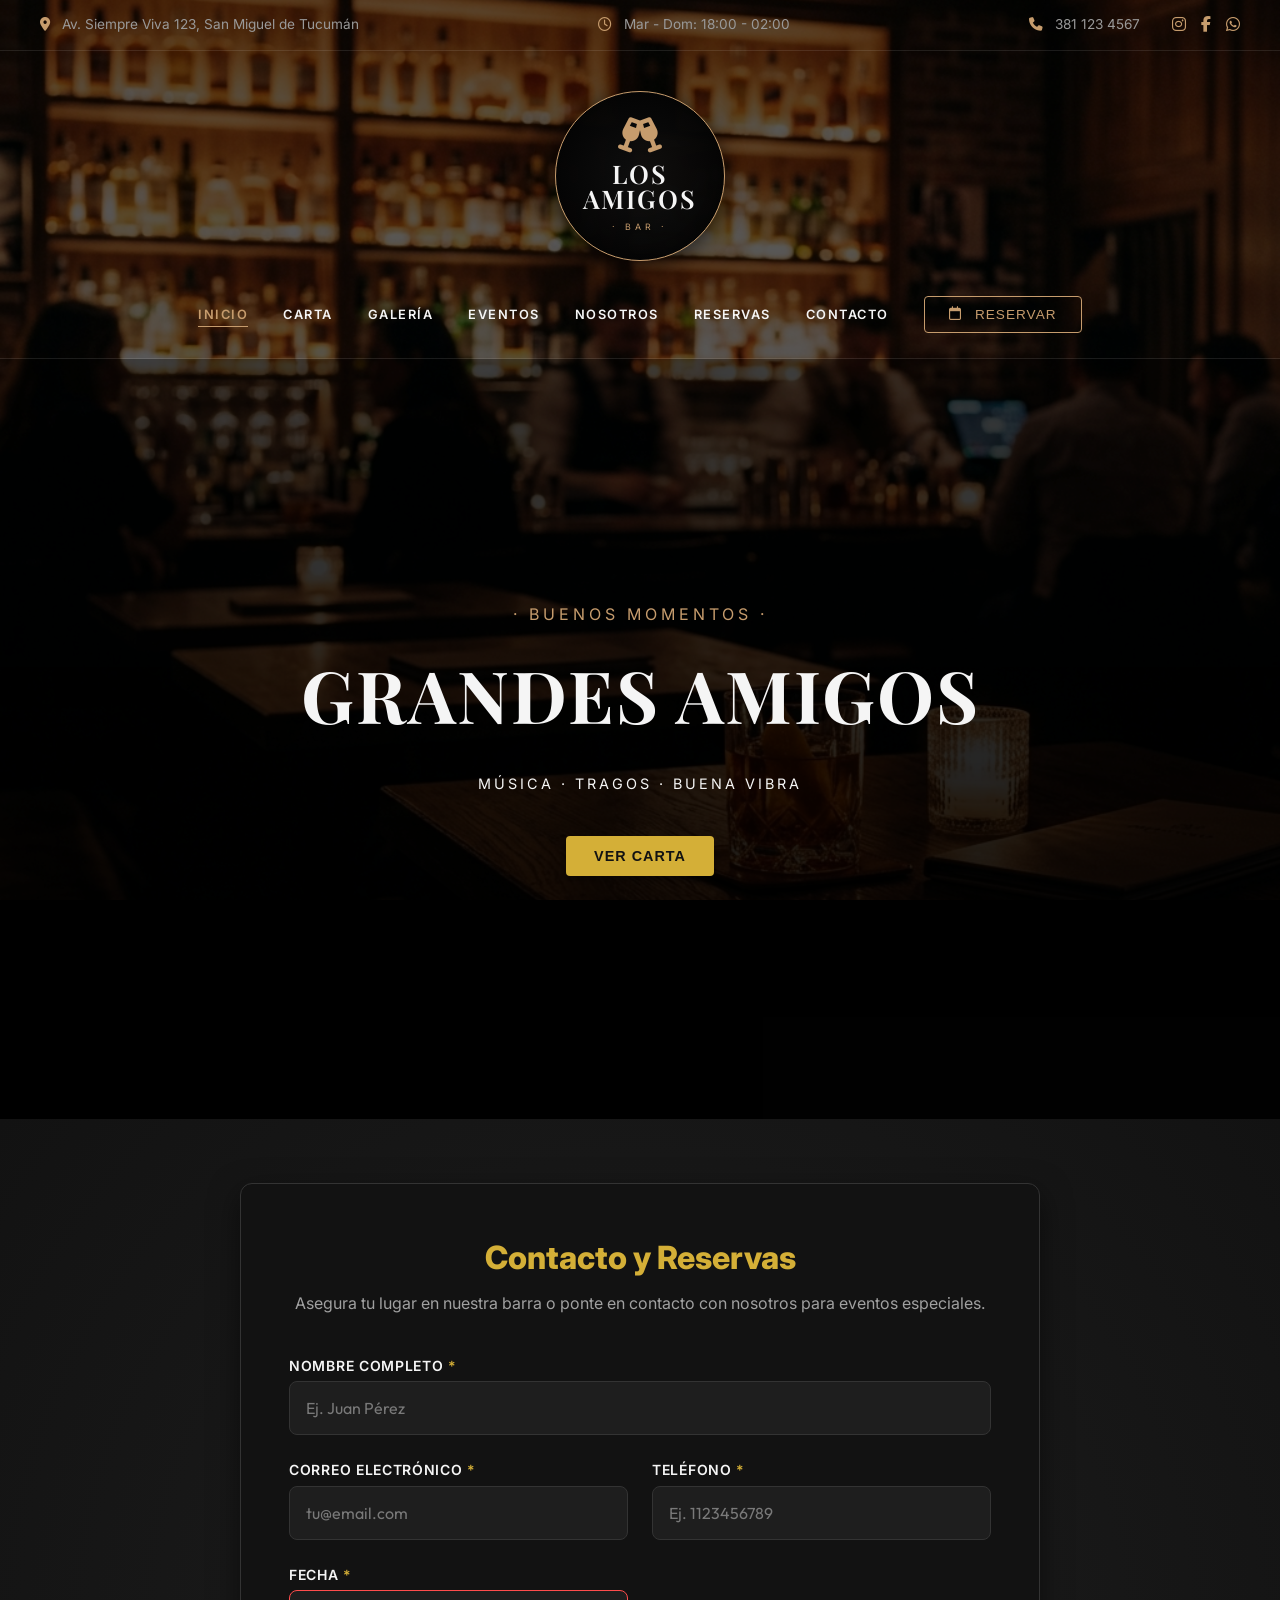
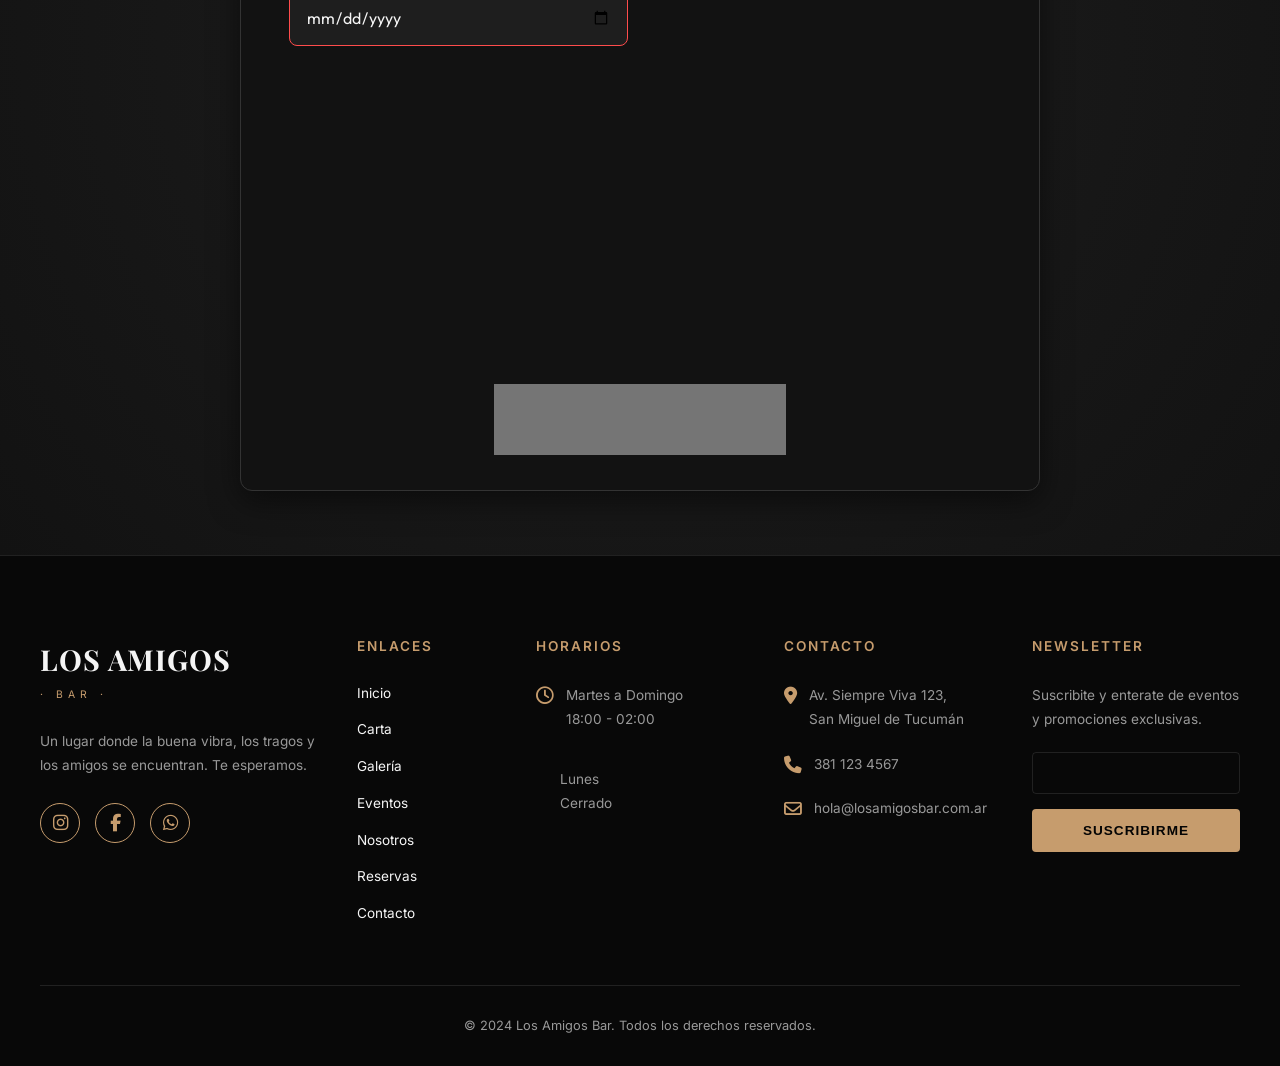
==== client/index.html @ fcd1f3b6 "correccion del formuluario" ====
<!DOCTYPE html>
<html lang="es">
<head>
    <meta charset="UTF-8">
    <meta name="viewport" content="width=device-width, initial-scale=1.0">
    <title>Los Amigos Bar | Contacto y Reservas</title>

    <!-- Google Fonts -->
    <link rel="preconnect" href="https://fonts.googleapis.com">
    <link rel="preconnect" href="https://fonts.gstatic.com" crossorigin>
    <link href="https://fonts.googleapis.com/css2?family=Inter:wght@300;400;500;600&family=Playfair+Display:wght@600;700&family=Outfit:wght@300;400;600;800&display=swap" rel="stylesheet">

    <!-- FontAwesome for Icons -->
    <link rel="stylesheet" href="https://cdnjs.cloudflare.com/ajax/libs/font-awesome/6.4.0/css/all.min.css">

    <!-- Modular CSS Architecture -->
    <link rel="stylesheet" href="css/variables.css">
    <link rel="stylesheet" href="css/main.css">
    <link rel="stylesheet" href="css/header.css">
    <link rel="stylesheet" href="css/navbar.css">
    <link rel="stylesheet" href="css/footer.css">
    <link rel="stylesheet" href="css/newsletter.css">
    <link rel="stylesheet" href="css/components/forms.css">
    <link rel="stylesheet" href="css/components/buttons.css">
    <link rel="stylesheet" href="css/layout/contact-section.css">
</head>

<body>
    <!-- Header & Hero Wrapper -->
    <div class="site-header">
        <div class="header-content">

            <header>
                <!-- Top Info Bar -->
                <div class="top-bar">
                    <div class="top-bar-left">
                        <i class="fa-solid fa-location-dot"></i>
                        <span>Av. Siempre Viva 123, San Miguel de Tucumán</span>
                    </div>
                    <div class="top-bar-center">
                        <i class="fa-regular fa-clock"></i>
                        <span>Mar - Dom: 18:00 - 02:00</span>
                    </div>
                    <div class="top-bar-right">
                        <i class="fa-solid fa-phone"></i>
                        <span>381 123 4567</span>
                        <div class="social-icons">
                            <a href="#" aria-label="Instagram"><i class="fa-brands fa-instagram"></i></a>
                            <a href="#" aria-label="Facebook"><i class="fa-brands fa-facebook-f"></i></a>
                            <a href="#" aria-label="WhatsApp"><i class="fa-brands fa-whatsapp"></i></a>
                        </div>
                    </div>
                </div>

                <!-- Logo Section -->
                <div class="header-logo-section">
                    <div class="nav-logo-container">
                        <i class="fa-solid fa-champagne-glasses nav-logo-icon"></i>
                        <div class="nav-logo-text">Los<br>Amigos</div>
                        <div class="nav-logo-subtext">· BAR ·</div>
                    </div>
                </div>

                <!-- Navbar -->
                <nav class="navbar">
                    <div class="nav-container">
                        <button class="menu-toggle" aria-label="Abrir menú" id="menu-toggle">
                            <i class="fa-solid fa-bars"></i>
                        </button>
                        <ul class="nav-menu" id="nav-menu">
                            <li><a href="#" class="nav-link active">Inicio</a></li>
                            <li><a href="#" class="nav-link">Carta</a></li>
                            <li><a href="#" class="nav-link">Galería</a></li>
                            <li><a href="#" class="nav-link">Eventos</a></li>
                            <li><a href="#" class="nav-link">Nosotros</a></li>
                            <li><a href="#contacto-reservas" class="nav-link">Reservas</a></li>
                            <li><a href="#contacto-reservas" class="nav-link">Contacto</a></li>
                            <li>
                                <button class="btn-outline">
                                    <i class="fa-regular fa-calendar" style="margin-right: 5px;"></i> Reservar
                                </button>
                            </li>
                        </ul>
                    </div>
                </nav>
            </header>

            <!-- Main Hero Section -->
            <section class="hero-section">
                <p class="hero-subtitle">· Buenos Momentos ·</p>
                <h1 class="hero-title">Grandes Amigos</h1>
                <p class="hero-tags">MÚSICA · TRAGOS · BUENA VIBRA</p>
                <button class="btn-primary">Ver Carta</button>
            </section>

        </div>
    </div>

    <main>
        <section id="contacto-reservas" class="contact-section">
            <div class="contact-container">
                <header class="section-header">
                    <h2>Contacto y Reservas</h2>
                    <p>Asegura tu lugar en nuestra barra o ponte en contacto con nosotros para eventos especiales.</p>
                </header>

                <form action="#" method="POST" class="reservation-form" aria-labelledby="form-title">
                    <fieldset class="form-group">
                        <legend id="form-title" class="sr-only">Información de Reserva</legend>

                        <div class="input-wrapper">
                            <label for="full-name">Nombre completo <span class="required" aria-hidden="true">*</span></label>
                            <input type="text" id="full-name" name="full-name" required minlength="3" placeholder="Ej. Juan Pérez" autocomplete="name">
                            <span class="error-message" aria-live="polite">Por favor, ingresa tu nombre (mín. 3 caracteres).</span>
                        </div>

                        <div class="input-wrapper">
                            <label for="email">Correo electrónico <span class="required" aria-hidden="true">*</span></label>
                            <input type="email" id="email" name="email" required placeholder="tu@email.com" autocomplete="email">
                            <span class="error-message" aria-live="polite">Ingresa un correo electrónico válido.</span>
                        </div>

                        <div class="input-wrapper">
                            <label for="phone">Teléfono <span class="required" aria-hidden="true">*</span></label>
                            <input type="tel" id="phone" name="phone" required pattern="[0-9]{8,15}" placeholder="Ej. 1123456789">
                            <span class="error-message" aria-live="polite">Ingresa un teléfono válido (solo números, 8-15 dígitos).</span>
                        </div>

                        <div class="row-group">
                            <div class="input-wrapper">
                                <label for="date">Fecha <span class="required" aria-hidden="true">*</span></label>
                                <input type="date" id="date" name="date" required>
                                <span class="error-message" aria-live="polite">Selecciona una fecha para tu reserva.</span>
                            </div>

                            <div class="input-wrapper">
                                <label for="time">Hora <span class="required" aria-hidden="true">*</span></label>
                                <input type="time" id="time" name="time" required>
                                <span class="error-message" aria-live="polite">Selecciona la hora de llegada.</span>
                            </div>
                        </div>

                        <div class="input-wrapper">
                            <label for="guests">Número de personas <span class="required" aria-hidden="true">*</span></label>
                            <select id="guests" name="guests" required>
                                <option value="" disabled selected>Selecciona cantidad</option>
                                <option value="1">1 persona</option>
                                <option value="2">2 personas</option>
                                <option value="3">3 personas</option>
                                <option value="4">4 personas</option>
                                <option value="5">5 personas</option>
                                <option value="6">6 o más personas</option>
                            </select>
                            <span class="error-message" aria-live="polite">Selecciona la cantidad de personas.</span>
                        </div>

                        <div class="input-wrapper full-width">
                            <label for="message">Mensaje adicional o peticiones especiales</label>
                            <textarea id="message" name="message" rows="4" placeholder="¿Algún requerimiento dietético o celebración especial?"></textarea>
                        </div>
                    </fieldset>

                    <div class="form-actions">
                        <button type="submit" class="btn btn-primary">Confirmar Reserva</button>
                    </div>
                </form>
            </div>
        </section>
    </main>

    <!-- Footer -->
    <footer class="site-footer">
        <div class="footer-grid">

            <!-- Column 1: Description -->
            <section class="footer-col">
                <h3 class="footer-logo">LOS AMIGOS</h3>
                <span class="footer-logo-sub">· BAR ·</span>
                <p class="footer-text">Un lugar donde la buena vibra, los tragos y los amigos se encuentran. Te
                    esperamos.</p>
                <div class="footer-social">
                    <a href="#" aria-label="Instagram"><i class="fa-brands fa-instagram"></i></a>
                    <a href="#" aria-label="Facebook"><i class="fa-brands fa-facebook-f"></i></a>
                    <a href="#" aria-label="WhatsApp"><i class="fa-brands fa-whatsapp"></i></a>
                </div>
            </section>

            <!-- Column 2: Links -->
            <section class="footer-col">
                <h4 class="footer-col-title">Enlaces</h4>
                <nav class="footer-nav" aria-label="Navegación del pie de página">
                    <a href="#">Inicio</a>
                    <a href="#">Carta</a>
                    <a href="#">Galería</a>
                    <a href="#">Eventos</a>
                    <a href="#">Nosotros</a>
                    <a href="#contacto-reservas">Reservas</a>
                    <a href="#contacto-reservas">Contacto</a>
                </nav>
            </section>

            <!-- Column 3: Schedule -->
            <section class="footer-col">
                <h4 class="footer-col-title">Horarios</h4>
                <div class="footer-contact-item">
                    <i class="fa-regular fa-clock"></i>
                    <div>
                        <p class="footer-text" style="margin-bottom:0">Martes a Domingo</p>
                        <p class="footer-text">18:00 - 02:00</p>
                    </div>
                </div>
                <div class="footer-contact-item" style="margin-top: 5px;">
                    <div style="margin-left: 24px;">
                        <p class="footer-text" style="margin-bottom:0">Lunes</p>
                        <p class="footer-text">Cerrado</p>
                    </div>
                </div>
            </section>

            <!-- Column 4: Contact -->
            <section class="footer-col">
                <h4 class="footer-col-title">Contacto</h4>
                <address style="font-style: normal;">
                    <div class="footer-contact-item">
                        <i class="fa-solid fa-location-dot"></i>
                        <p class="footer-text" style="margin-bottom:0">Av. Siempre Viva 123,<br>San Miguel de Tucumán
                        </p>
                    </div>
                    <div class="footer-contact-item">
                        <i class="fa-solid fa-phone"></i>
                        <p class="footer-text" style="margin-bottom:0">381 123 4567</p>
                    </div>
                    <div class="footer-contact-item">
                        <i class="fa-regular fa-envelope"></i>
                        <p class="footer-text" style="margin-bottom:0">hola@losamigosbar.com.ar</p>
                    </div>
                </address>
            </section>

            <!-- Column 5: Newsletter -->
            <section class="footer-col">
                <h4 class="footer-col-title">Newsletter</h4>
                <p class="footer-text">Suscribite y enterate de eventos y promociones exclusivas.</p>
                <form class="newsletter-form">
                    <input type="email" placeholder="Tu e-mail" class="newsletter-input" required>
                    <button type="submit" class="newsletter-btn">Suscribirme</button>
                </form>
            </section>

        </div>

        <!-- Copyright -->
        <div class="footer-bottom">
            <p>&copy; 2024 Los Amigos Bar. Todos los derechos reservados.</p>
        </div>
    </footer>

    <script>
        const menuToggle = document.getElementById('menu-toggle');
        const navMenu = document.getElementById('nav-menu');

        menuToggle.addEventListener('click', () => {
            navMenu.classList.toggle('active');
            const icon = menuToggle.querySelector('i');
            if (navMenu.classList.contains('active')) {
                icon.classList.remove('fa-bars');
                icon.classList.add('fa-xmark');
            } else {
                icon.classList.remove('fa-xmark');
                icon.classList.add('fa-bars');
            }
        });
    </script>
</body>

</html>
---- client/css/variables.css ----
﻿/* css/variables.css */
:root {
    /* Paleta de colores Premium / Dark Mode Bar */
    --color-bg-base: #121212;
    --color-bg-surface: #1e1e1e;
    --color-bg-surface-hover: #2c2c2c;
    
    /* Colores del HEAD (para retrocompatibilidad) */
    --color-bg-dark: #1e1e1e;
    --color-bg-light: #121212;
    --color-bg-muted: #1e1e1e; 
    --color-text-inverse: #ffffff;
    --color-primary-dark: #b5952f;
    
    --color-primary: #d4af37;
    --color-primary-hover: #f3c746;
    --color-primary-active: #b5952f;
    
    --color-text-main: #f5f5f5;
    --color-text-muted: #a0a0a0;
    
    --color-error: #ff4c4c;
    --color-success: #4caf50;
    --color-border: #333333;
    --color-border-focus: var(--color-primary);
    
    /* Tipografias */
    --font-family-base: 'Outfit', 'Inter', system-ui, -apple-system, sans-serif;
    --font-size-sm: 0.875rem;
    --font-size-base: 1rem;
    --font-size-lg: 1.25rem;
    --font-size-xl: 2rem;
    --font-size-h1: clamp(2.5rem, 5vw, 4rem);
    --font-size-h2: clamp(2rem, 4vw, 3rem);
    
    /* Espaciados */
    --spacing-xs: 0.25rem;
    --spacing-sm: 0.5rem;
    --spacing-md: 1rem;
    --spacing-lg: 1.5rem;
    --spacing-xl: 2.5rem;
    --spacing-xxl: 6rem;
    
    /* Radios y Sombras */
    --border-radius-sm: 4px;
    --border-radius-md: 8px;
    --border-radius-lg: 12px;
    --radius-sm: 4px;
    --radius-md: 8px;
    --radius-lg: 12px;
    
    --shadow-subtle: 0 4px 6px rgba(0, 0, 0, 0.3);
    --shadow-focus: 0 0 0 3px rgba(212, 175, 55, 0.2);
    
    /* Transiciones */
    --transition-fast: 0.2s ease;
    --transition-base: 0.3s ease;
}

body {
    background-color: var(--color-bg-base);
    color: var(--color-text-main);
    font-family: var(--font-family-base);
    margin: 0;
    padding: 0;
    box-sizing: border-box;
}

*, *::before, *::after {
    box-sizing: inherit;
}

.sr-only {
    position: absolute;
    width: 1px;
    height: 1px;
    padding: 0;
    margin: -1px;
    overflow: hidden;
    clip: rect(0, 0, 0, 0);
    white-space: nowrap;
    border-width: 0;
}
---- client/css/main.css ----
:root {
  --bg-dark: #080808;
  --bg-darker: #040404;
  --text-light: #f5f5f5;
  --text-muted: #999999;
  --accent-gold: #c69c6d;
  --accent-gold-hover: #b0875c;
  --border-color: rgba(255, 255, 255, 0.1);
  --font-primary: 'Inter', sans-serif;
  --font-secondary: 'Playfair Display', serif;
}

* {
  margin: 0;
  padding: 0;
  box-sizing: border-box;
}

body {
  font-family: var(--font-primary);
  background-color: var(--bg-darker);
  color: var(--text-light);
  line-height: 1.6;
}

a {
  text-decoration: none;
  color: inherit;
  transition: color 0.3s ease;
}

ul {
  list-style: none;
}

.container {
  max-width: 1200px;
  margin: 0 auto;
  padding: 0 20px;
}

.btn-primary {
  background-color: var(--accent-gold);
  color: var(--bg-darker);
  padding: 12px 28px;
  border: none;
  border-radius: 4px;
  font-weight: 600;
  font-size: 0.9rem;
  letter-spacing: 1px;
  cursor: pointer;
  text-transform: uppercase;
  transition: background-color 0.3s ease, transform 0.2s ease;
}

.btn-primary:hover {
  background-color: var(--accent-gold-hover);
  transform: translateY(-2px);
}

.btn-outline {
  background-color: transparent;
  color: var(--accent-gold);
  border: 1px solid var(--accent-gold);
  padding: 10px 24px;
  border-radius: 4px;
  font-weight: 500;
  font-size: 0.85rem;
  letter-spacing: 1px;
  cursor: pointer;
  text-transform: uppercase;
  transition: all 0.3s ease;
  display: flex;
  align-items: center;
  gap: 8px;
}

.btn-outline:hover {
  background-color: var(--accent-gold);
  color: var(--bg-darker);
}

/* Main Section Styles */
.hero-section {
  position: relative;
  min-height: calc(100vh - 140px); /* Adjust based on header height */
  display: flex;
  flex-direction: column;
  justify-content: center;
  align-items: center;
  text-align: center;
  padding: 40px 20px;
  z-index: 1;
}

.hero-section::before {
  content: '';
  position: absolute;
  top: 0;
  left: 0;
  right: 0;
  bottom: 0;
  background: linear-gradient(to bottom, rgba(0,0,0,0.3) 0%, rgba(0,0,0,0.8) 100%);
  z-index: -1;
}

.hero-subtitle {
  font-size: 1rem;
  letter-spacing: 4px;
  color: var(--accent-gold);
  text-transform: uppercase;
  margin-bottom: 10px;
}

.hero-title {
  font-family: var(--font-secondary);
  font-size: 4.5rem;
  font-weight: 700;
  letter-spacing: 2px;
  margin-bottom: 20px;
  text-transform: uppercase;
}

.hero-tags {
  font-size: 0.9rem;
  letter-spacing: 3px;
  margin-bottom: 40px;
  color: var(--text-light);
}

@media (max-width: 768px) {
  .hero-title {
    font-size: 3rem;
  }
  .hero-subtitle {
    font-size: 0.85rem;
    letter-spacing: 3px;
  }
  .hero-tags {
    font-size: 0.8rem;
    letter-spacing: 2px;
  }
}

@media (max-width: 480px) {
  .hero-title {
    font-size: 2.2rem;
  }
  .btn-primary {
    padding: 10px 24px;
    font-size: 0.85rem;
  }
}
---- client/css/header.css ----
.site-header {
  position: relative;
  background-image: url('../img/bar_background.jpg');
  background-size: cover;
  background-position: center;
  background-attachment: fixed;
  color: var(--text-light);
}

.site-header::after {
  content: '';
  position: absolute;
  top: 0; left: 0; right: 0; bottom: 0;
  background: rgba(0,0,0,0.65);
  z-index: 0;
}

.header-content {
  position: relative;
  z-index: 10;
}

/* Top bar styles */
.top-bar {
  display: flex;
  justify-content: space-between;
  align-items: center;
  padding: 12px 40px;
  border-bottom: 1px solid var(--border-color);
  font-size: 0.85rem;
  color: var(--text-muted);
}

.top-bar-left, .top-bar-center, .top-bar-right {
  display: flex;
  align-items: center;
  gap: 12px;
}

.top-bar i {
  color: var(--accent-gold);
}

.social-icons {
  display: flex;
  gap: 15px;
  margin-left: 20px;
}

.social-icons a {
  color: var(--text-muted);
  font-size: 1rem;
}

.social-icons a:hover {
  color: var(--accent-gold);
}

@media (max-width: 900px) {
  .top-bar {
    flex-direction: column;
    gap: 15px;
    text-align: center;
  }
}
---- client/css/navbar.css ----
.header-logo-section {
  display: flex;
  justify-content: center;
  padding: 40px 0 20px;
}

.nav-logo-container {
  display: flex;
  flex-direction: column;
  align-items: center;
  justify-content: center;
  width: 170px;
  height: 170px;
  border-radius: 50%;
  border: 1px solid var(--accent-gold);
  background: radial-gradient(circle, rgba(15,15,15,0.95) 0%, rgba(0,0,0,1) 100%);
  text-align: center;
  box-shadow: 0 4px 20px rgba(0,0,0,0.6);
}

.nav-logo-icon {
  font-size: 2.2rem;
  color: var(--accent-gold);
  margin-bottom: 8px;
}

.nav-logo-text {
  font-family: var(--font-secondary);
  font-size: 1.6rem;
  line-height: 1;
  font-weight: 600;
  text-transform: uppercase;
  letter-spacing: 2px;
}

.nav-logo-subtext {
  font-size: 0.55rem;
  letter-spacing: 4px;
  color: var(--accent-gold);
  margin-top: 8px;
}

.navbar {
  display: flex;
  justify-content: center;
  align-items: center;
  padding: 15px 40px 25px;
  border-bottom: 1px solid var(--border-color);
  position: relative;
}

.nav-container {
  display: flex;
  align-items: center;
  justify-content: center;
  width: 100%;
  max-width: 1400px;
}

.menu-toggle {
  display: none;
  background: none;
  border: none;
  color: var(--accent-gold);
  font-size: 1.8rem;
  cursor: pointer;
}

.nav-menu {
  display: flex;
  gap: 35px;
  align-items: center;
  justify-content: center;
  flex-wrap: wrap;
  width: 100%;
}

.nav-link {
  font-size: 0.8rem;
  font-weight: 600;
  letter-spacing: 1.5px;
  text-transform: uppercase;
  color: var(--text-light);
  position: relative;
  padding-bottom: 5px;
}

.nav-link:hover, .nav-link.active {
  color: var(--accent-gold);
}

.nav-link.active::after {
  content: '';
  position: absolute;
  bottom: 0;
  left: 0;
  width: 100%;
  height: 1px;
  background-color: var(--accent-gold);
}

@media (max-width: 900px) {
  .header-logo-section {
    padding: 30px 0 10px;
  }
  
  .nav-logo-container {
    width: 140px;
    height: 140px;
  }

  .nav-logo-icon {
    font-size: 1.8rem;
  }

  .nav-logo-text {
    font-size: 1.3rem;
  }

  .navbar { 
    padding: 15px 20px; 
    min-height: 60px;
  }
  
  .nav-container {
    justify-content: flex-start;
  }

  .menu-toggle {
    display: block;
    position: absolute;
    right: 20px;
    top: 50%;
    transform: translateY(-50%);
    z-index: 60;
  }

  .nav-menu { 
    display: none;
    flex-direction: column;
    position: absolute;
    top: 100%;
    left: 0;
    width: 100%;
    background-color: rgba(5,5,5,0.98);
    padding: 20px 0;
    border-bottom: 1px solid var(--border-color);
    box-shadow: 0 10px 30px rgba(0,0,0,0.8);
    z-index: 50;
    gap: 20px;
  }
  
  .nav-menu.active {
    display: flex;
  }
}
---- client/css/footer.css ----
.site-footer {
  background-color: var(--bg-dark);
  padding: 80px 40px 30px;
  border-top: 1px solid var(--border-color);
}

.footer-grid {
  display: grid;
  grid-template-columns: 2fr 1fr 1.5fr 1.5fr 1.5fr;
  gap: 40px;
  max-width: 1400px;
  margin: 0 auto;
  margin-bottom: 60px;
}

.footer-col-title {
  color: var(--accent-gold);
  font-size: 0.85rem;
  letter-spacing: 2px;
  text-transform: uppercase;
  margin-bottom: 25px;
  font-weight: 600;
}

.footer-text {
  font-size: 0.85rem;
  color: var(--text-muted);
  margin-bottom: 15px;
  line-height: 1.8;
}

.footer-logo {
  font-family: var(--font-secondary);
  font-size: 1.8rem;
  font-weight: 700;
  margin-bottom: 5px;
  letter-spacing: 1px;
}

.footer-logo-sub {
  font-size: 0.65rem;
  letter-spacing: 5px;
  color: var(--accent-gold);
  margin-bottom: 25px;
  display: block;
}

.footer-social {
  display: flex;
  gap: 15px;
  margin-top: 25px;
}

.footer-social a {
  color: var(--accent-gold);
  border: 1px solid var(--accent-gold);
  width: 40px;
  height: 40px;
  border-radius: 50%;
  display: flex;
  align-items: center;
  justify-content: center;
  transition: all 0.3s ease;
  font-size: 1.1rem;
}

.footer-social a:hover {
  background-color: var(--accent-gold);
  color: var(--bg-darker);
}

.footer-nav {
  display: flex;
  flex-direction: column;
  gap: 15px;
}

.footer-nav a {
  font-size: 0.85rem;
  color: var(--text-light);
  transition: color 0.3s;
}

.footer-nav a:hover {
  color: var(--accent-gold);
}

.footer-contact-item {
  display: flex;
  align-items: flex-start;
  gap: 12px;
  font-size: 0.85rem;
  color: var(--text-light);
  margin-bottom: 20px;
}

.footer-contact-item i {
  color: var(--accent-gold);
  margin-top: 4px;
  font-size: 1.1rem;
}

.footer-bottom {
  text-align: center;
  padding-top: 30px;
  border-top: 1px solid var(--border-color);
  font-size: 0.8rem;
  color: var(--text-muted);
}

@media (max-width: 1024px) {
  .footer-grid {
    grid-template-columns: 1fr 1fr;
  }
}

@media (max-width: 600px) {
  .site-footer {
    padding: 60px 20px 20px;
  }
  .footer-grid {
    grid-template-columns: 1fr;
    gap: 40px;
  }
}
---- client/css/newsletter.css ----
.newsletter-form {
  display: flex;
  flex-direction: column;
  gap: 15px;
  margin-top: 20px;
}

.newsletter-input {
  background-color: transparent;
  border: 1px solid var(--border-color);
  padding: 12px 15px;
  color: var(--text-light);
  font-family: var(--font-primary);
  font-size: 0.85rem;
  border-radius: 4px;
  outline: none;
  transition: border-color 0.3s ease;
}

.newsletter-input::placeholder {
  color: #666;
}

.newsletter-input:focus {
  border-color: var(--accent-gold);
}

.newsletter-btn {
  background-color: var(--accent-gold);
  color: var(--bg-darker);
  border: none;
  padding: 14px 15px;
  font-weight: 600;
  text-transform: uppercase;
  font-size: 0.85rem;
  letter-spacing: 1px;
  border-radius: 4px;
  cursor: pointer;
  transition: background-color 0.3s ease;
}

.newsletter-btn:hover {
  background-color: var(--accent-gold-hover);
}
---- client/css/components/forms.css ----
/* css/components/forms.css */
.reservation-form {
    width: 100%;
}

.form-group {
    border: none;
    padding: 0;
    margin: 0;
}

.input-wrapper {
    margin-bottom: var(--spacing-lg);
    display: flex;
    flex-direction: column;
    position: relative;
}

label {
    font-size: var(--font-size-sm);
    font-weight: 600;
    margin-bottom: var(--spacing-xs);
    color: var(--color-text-main);
    letter-spacing: 0.05em;
    text-transform: uppercase;
}

.required {
    color: var(--color-primary);
}

input, select, textarea {
    width: 100%;
    background-color: var(--color-bg-surface);
    border: 1px solid var(--color-border);
    border-radius: var(--border-radius-md);
    color: var(--color-text-main);
    font-family: var(--font-family-base);
    font-size: var(--font-size-base);
    padding: var(--spacing-md);
    transition: border-color var(--transition-fast), box-shadow var(--transition-fast), background-color var(--transition-fast);
}

input::placeholder, textarea::placeholder {
    color: var(--color-text-muted);
    opacity: 0.7;
}

/* Interacción de Focus */
input:focus, select:focus, textarea:focus {
    outline: none;
    border-color: var(--color-border-focus);
    box-shadow: var(--shadow-focus);
    background-color: var(--color-bg-surface-hover);
}

/* Validaciones Nativas sin JS usando CSS */
/* Se aplica cuando el campo tiene algo (no placeholder-shown) y es inválido */
input:not(:placeholder-shown):invalid,
textarea:not(:placeholder-shown):invalid,
select:not(:focus):invalid {
    border-color: var(--color-error);
}

/* Feedback visual de éxito */
input:not(:placeholder-shown):valid {
    border-color: var(--color-success);
}

/* Selectores específicos para inputs de tipo date y time que no soportan :placeholder-shown igual */
input[type="date"]:invalid:not(:focus),
input[type="time"]:invalid:not(:focus) {
    /* Aquí preferimos no mostrar el borde rojo de inmediato hasta que interactúen,
       pero sin JS es complejo rastrear "touched". 
       Usamos opacity para suavizarlo si es por defecto. */
}

/* Mensajes de error - Ocultos por defecto */
.error-message {
    display: none;
    color: var(--color-error);
    font-size: var(--font-size-sm);
    margin-top: var(--spacing-xs);
    font-weight: 400;
    animation: fadeIn var(--transition-fast) forwards;
}

/* Mostrar mensaje de error cuando es inválido, ya escribieron algo y perdieron el foco (simulando "touched") */
/* Para inputs de texto */
input:not(:placeholder-shown):not(:focus):invalid ~ .error-message {
    display: block;
}

/* Fix para selectores date, time, select: No tienen :placeholder-shown en la mayoría de navegadores 
   Usamos :user-invalid si está soportado (modern browsers), como fallback mantenemos el requerimiento visual simple */
input:user-invalid ~ .error-message,
select:user-invalid ~ .error-message {
    display: block;
}

/* Custom Select Dropdown Arrow */
select {
    appearance: none;
    background-image: url("data:image/svg+xml;charset=UTF-8,%3csvg xmlns='http://www.w3.org/2000/svg' viewBox='0 0 24 24' fill='none' stroke='%23d4af37' stroke-width='2' stroke-linecap='round' stroke-linejoin='round'%3e%3cpolyline points='6 9 12 15 18 9'%3e%3c/polyline%3e%3c/svg%3e");
    background-repeat: no-repeat;
    background-position: right var(--spacing-md) center;
    background-size: 1em;
    cursor: pointer;
}

/* Textarea redimensionable solo vertical */
textarea {
    resize: vertical;
    min-height: 100px;
}

/* Animaciones */
@keyframes fadeIn {
    from { opacity: 0; transform: translateY(-4px); }
    to { opacity: 1; transform: translateY(0); }
}
---- client/css/components/buttons.css ----
/* css/components/buttons.css */
.btn {
    display: inline-flex;
    align-items: center;
    justify-content: center;
    font-family: var(--font-family-base);
    font-size: var(--font-size-base);
    font-weight: 600;
    text-transform: uppercase;
    letter-spacing: 0.1em;
    padding: var(--spacing-md) var(--spacing-xl);
    border-radius: var(--border-radius-md);
    border: none;
    cursor: pointer;
    transition: all var(--transition-base);
    text-align: center;
    text-decoration: none;
}

.btn:focus {
    outline: none;
    box-shadow: var(--shadow-focus);
}

.btn-primary {
    background-color: var(--color-primary);
    color: var(--color-bg-base);
    box-shadow: var(--shadow-subtle);
}

.btn-primary:hover,
.btn-primary:focus-visible {
    background-color: var(--color-primary-hover);
    transform: translateY(-2px);
    box-shadow: 0 6px 12px rgba(212, 175, 55, 0.2);
}

.btn-primary:active {
    background-color: var(--color-primary-active);
    transform: translateY(0);
    box-shadow: none;
}

/* Botón deshabilitado nativamente (ej: form inválido) */
/* Nota: Al usar validación nativa sin JS, si queremos deshabilitar el botón hay que hacerlo
   con la seudo-clase :has() en CSS moderno, o depender de HTML. Como se pidió CSS: */
.reservation-form:invalid .btn-primary {
    /* Opcional: mostrar el botón atenuado si el form está inválido */
    opacity: 0.7;
    cursor: not-allowed;
    background-color: var(--color-text-muted);
}

.reservation-form:invalid .btn-primary:hover {
    transform: none;
    box-shadow: none;
}
---- client/css/layout/contact-section.css ----
/* css/layout/contact-section.css */
.contact-section {
    padding: var(--spacing-xl) var(--spacing-md);
    display: flex;
    justify-content: center;
    background: radial-gradient(circle at center, var(--color-bg-surface) 0%, var(--color-bg-base) 100%);
    min-height: 100vh;
}

.contact-container {
    width: 100%;
    max-width: 800px;
    background-color: var(--color-bg-base);
    border-radius: var(--border-radius-lg);
    box-shadow: 0 10px 30px rgba(0, 0, 0, 0.5);
    padding: var(--spacing-xl) var(--spacing-lg);
    border: 1px solid var(--color-border);
}

.section-header {
    text-align: center;
    margin-bottom: var(--spacing-xl);
}

.section-header h2 {
    font-size: var(--font-size-xl);
    color: var(--color-primary);
    margin-bottom: var(--spacing-sm);
    margin-top: 0;
    font-weight: 800;
}

.section-header p {
    color: var(--color-text-muted);
    font-size: var(--font-size-base);
    line-height: 1.5;
    margin: 0;
}

/* Grillas para pantallas grandes */
.row-group {
    display: flex;
    flex-direction: column;
    gap: 0;
}

.form-actions {
    margin-top: var(--spacing-lg);
    display: flex;
    justify-content: flex-end;
}

.form-actions .btn {
    width: 100%;
}

/* Enfoque Mobile-First -> Breakpoints para Tablet / Desktop */
@media (min-width: 600px) {
    .contact-section {
        padding: 4rem var(--spacing-md);
    }

    .contact-container {
        padding: 3rem;
    }

    .row-group {
        flex-direction: row;
        gap: var(--spacing-lg);
    }
    
    .row-group .input-wrapper {
        flex: 1;
    }

    /* Grilla de CSS para el form a partir de tablet */
    .form-group {
        display: grid;
        grid-template-columns: 1fr 1fr;
        gap: 0 var(--spacing-lg);
    }

    /* Elementos que ocupan toda la fila */
    .input-wrapper:nth-child(2), /* nombre completo */
    .row-group, /* contenedor de fecha/hora */
    .full-width {
        grid-column: 1 / -1;
    }

    .form-actions {
        justify-content: center;
    }

    .form-actions .btn {
        width: auto;
        min-width: 250px;
    }
}
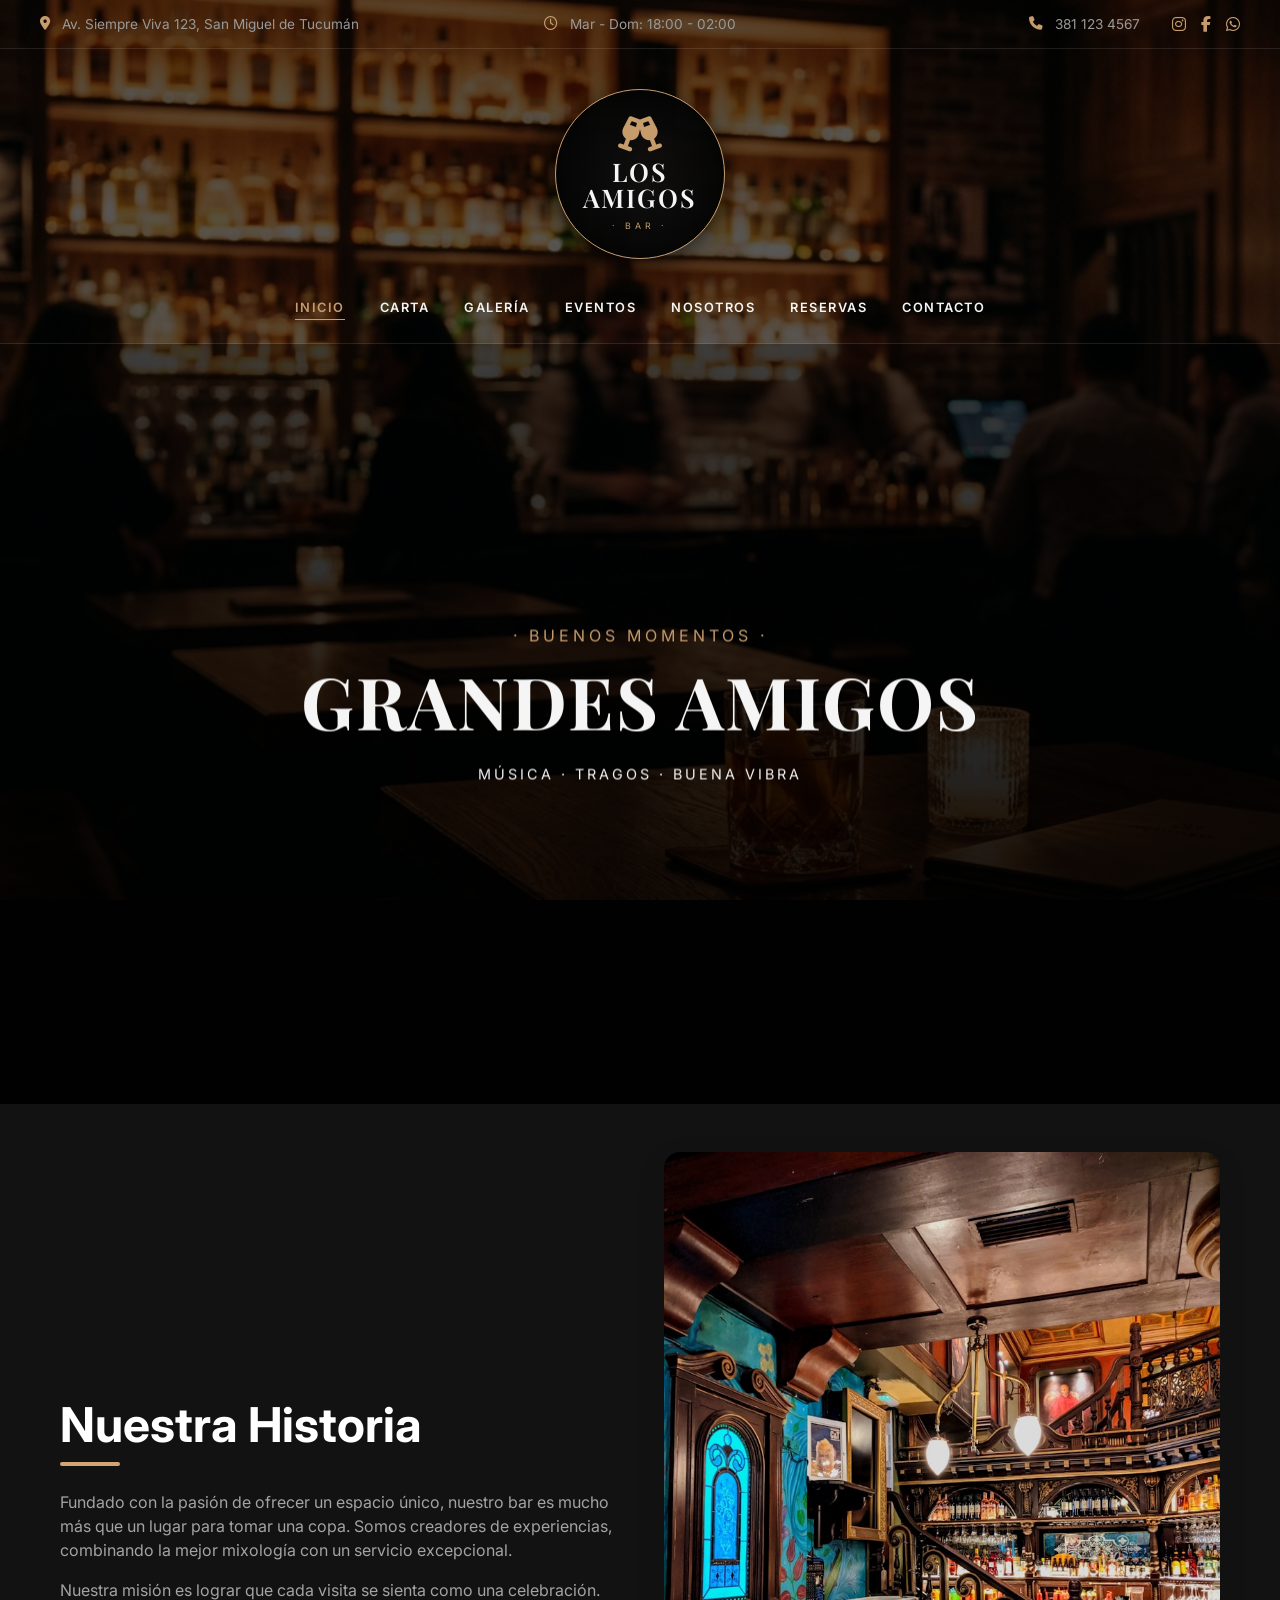
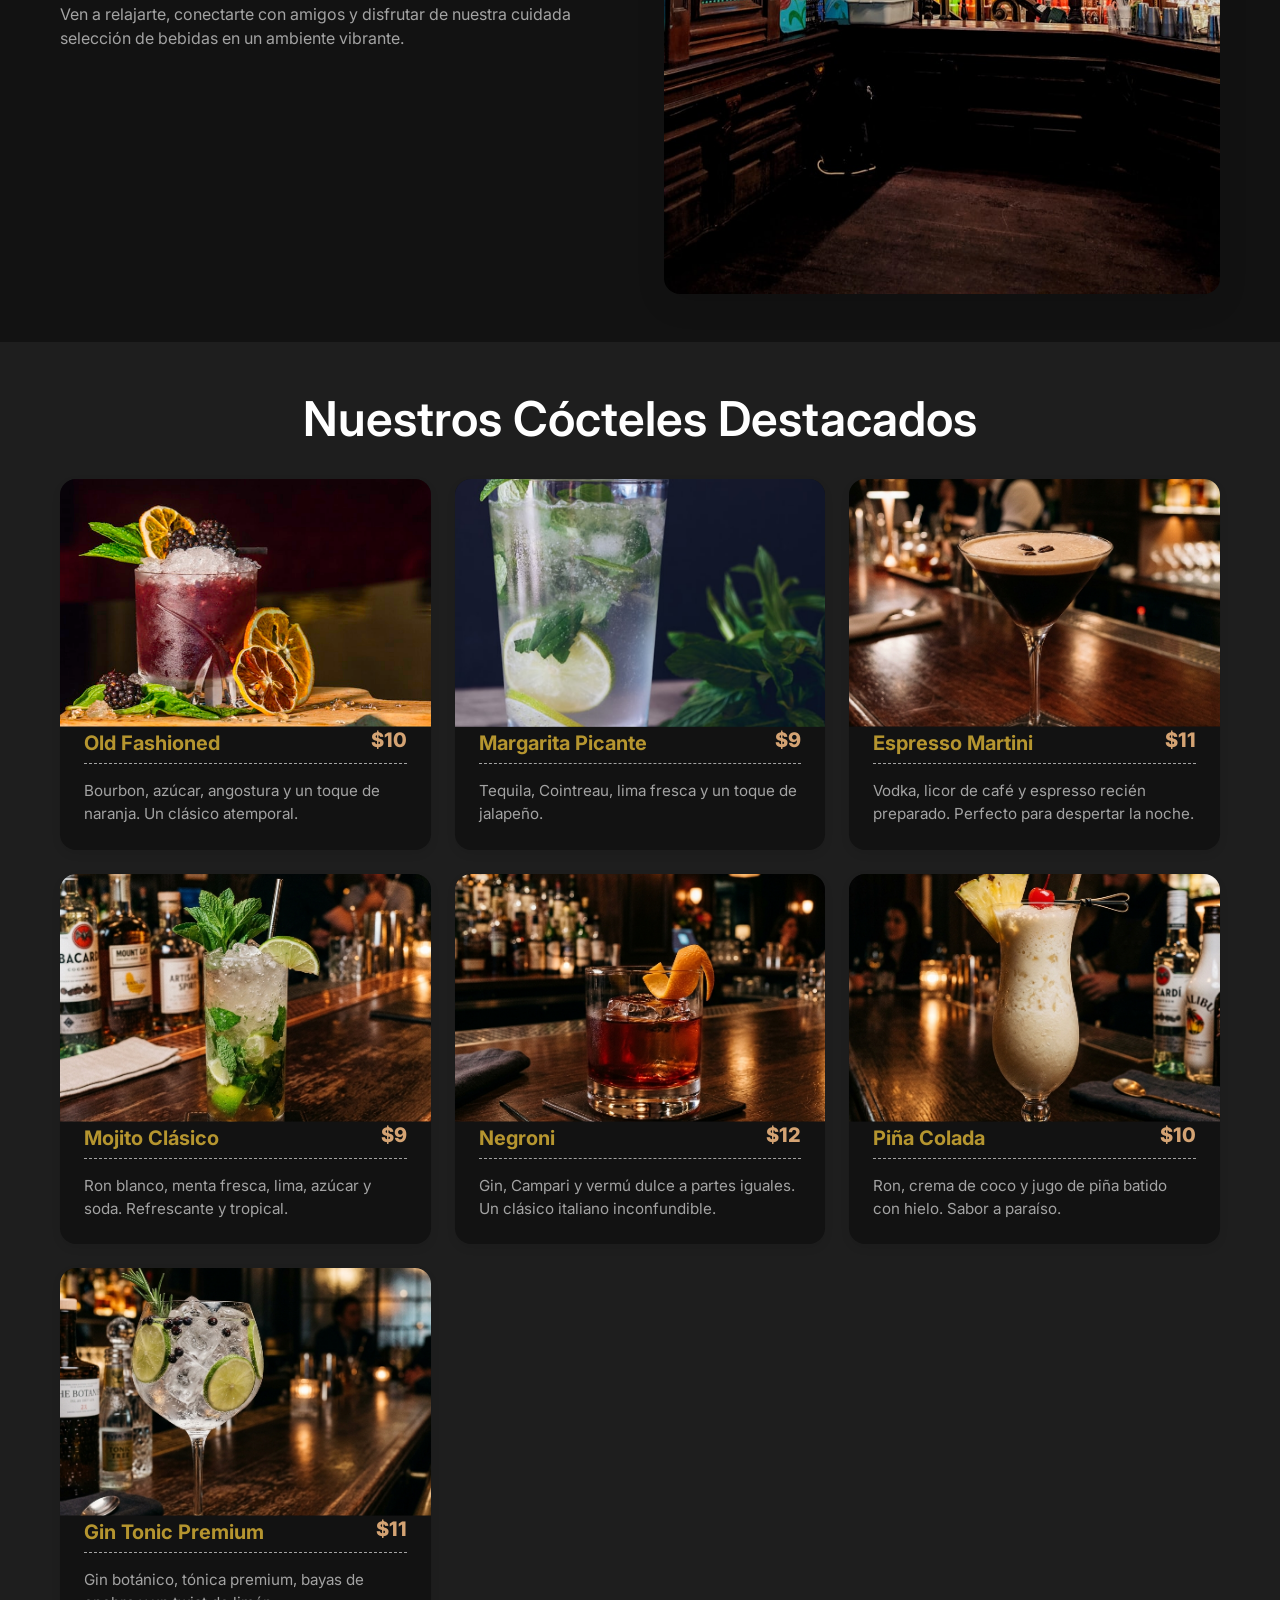
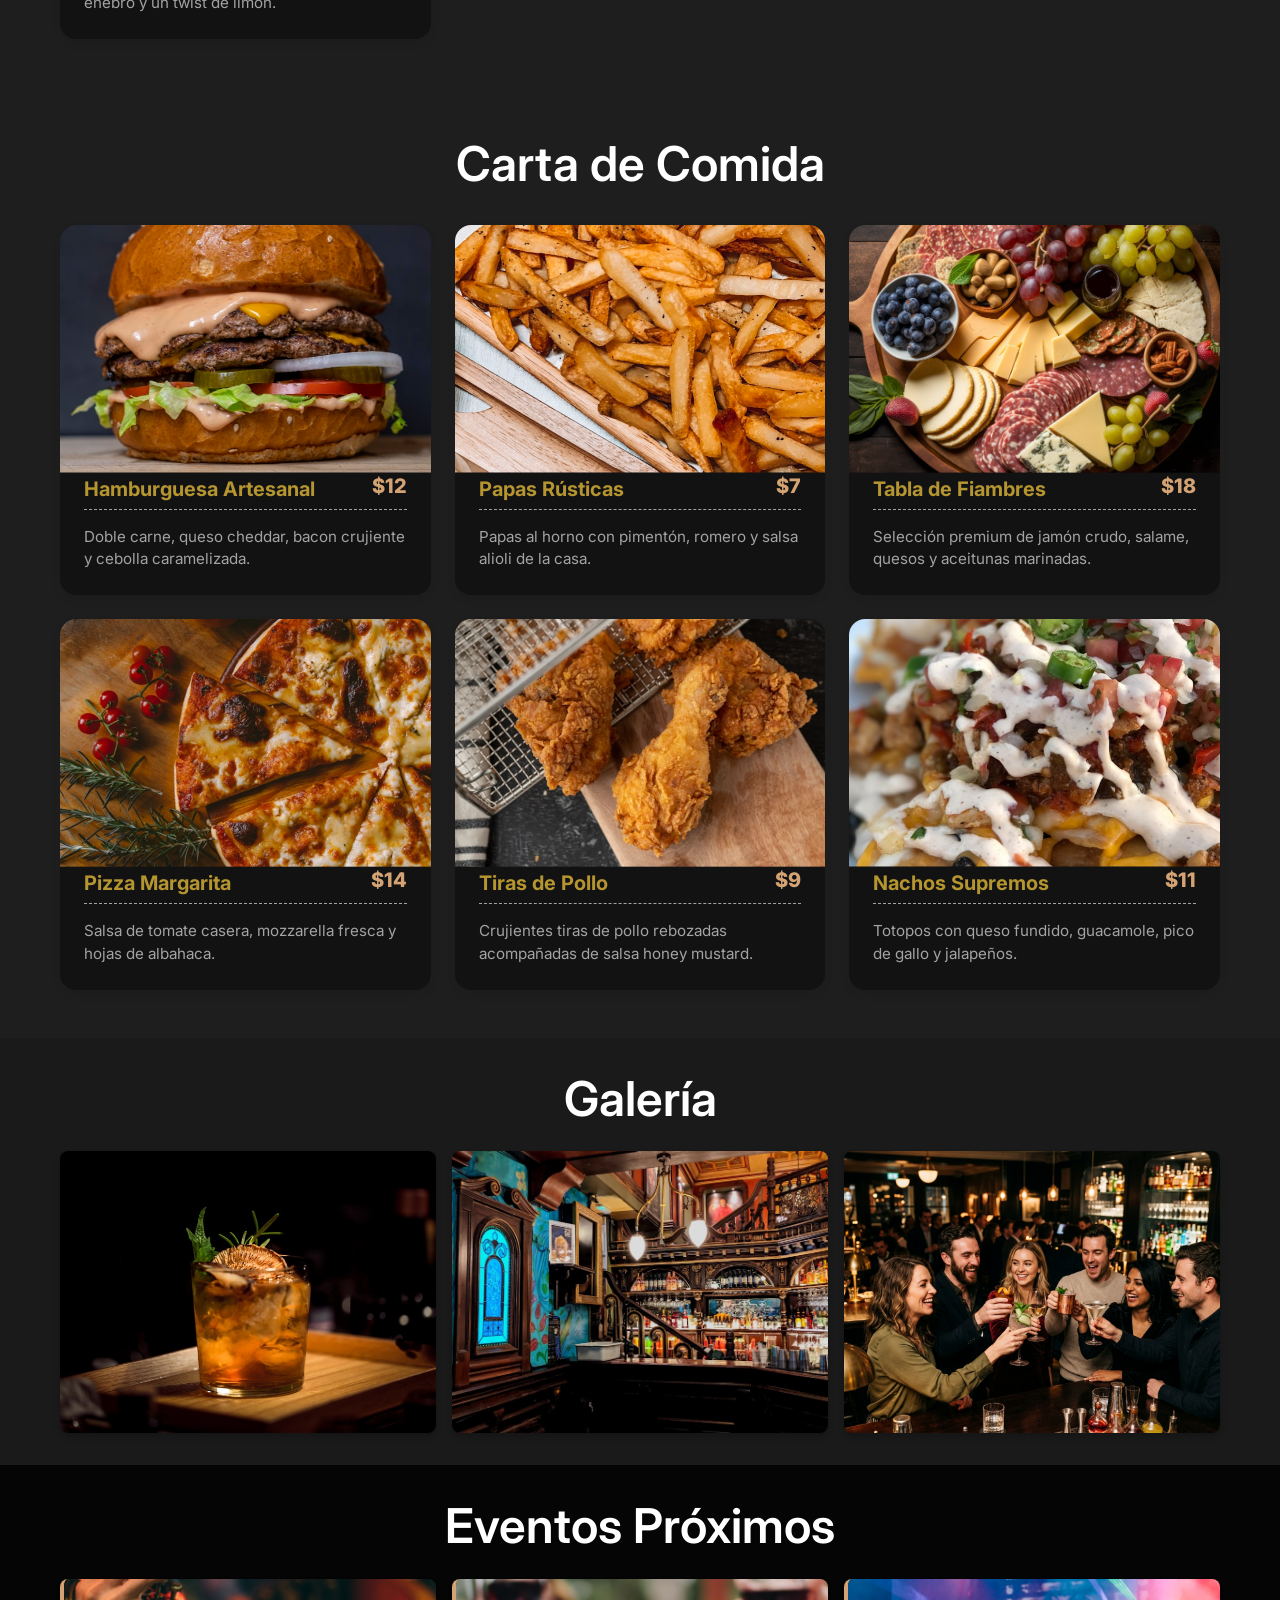
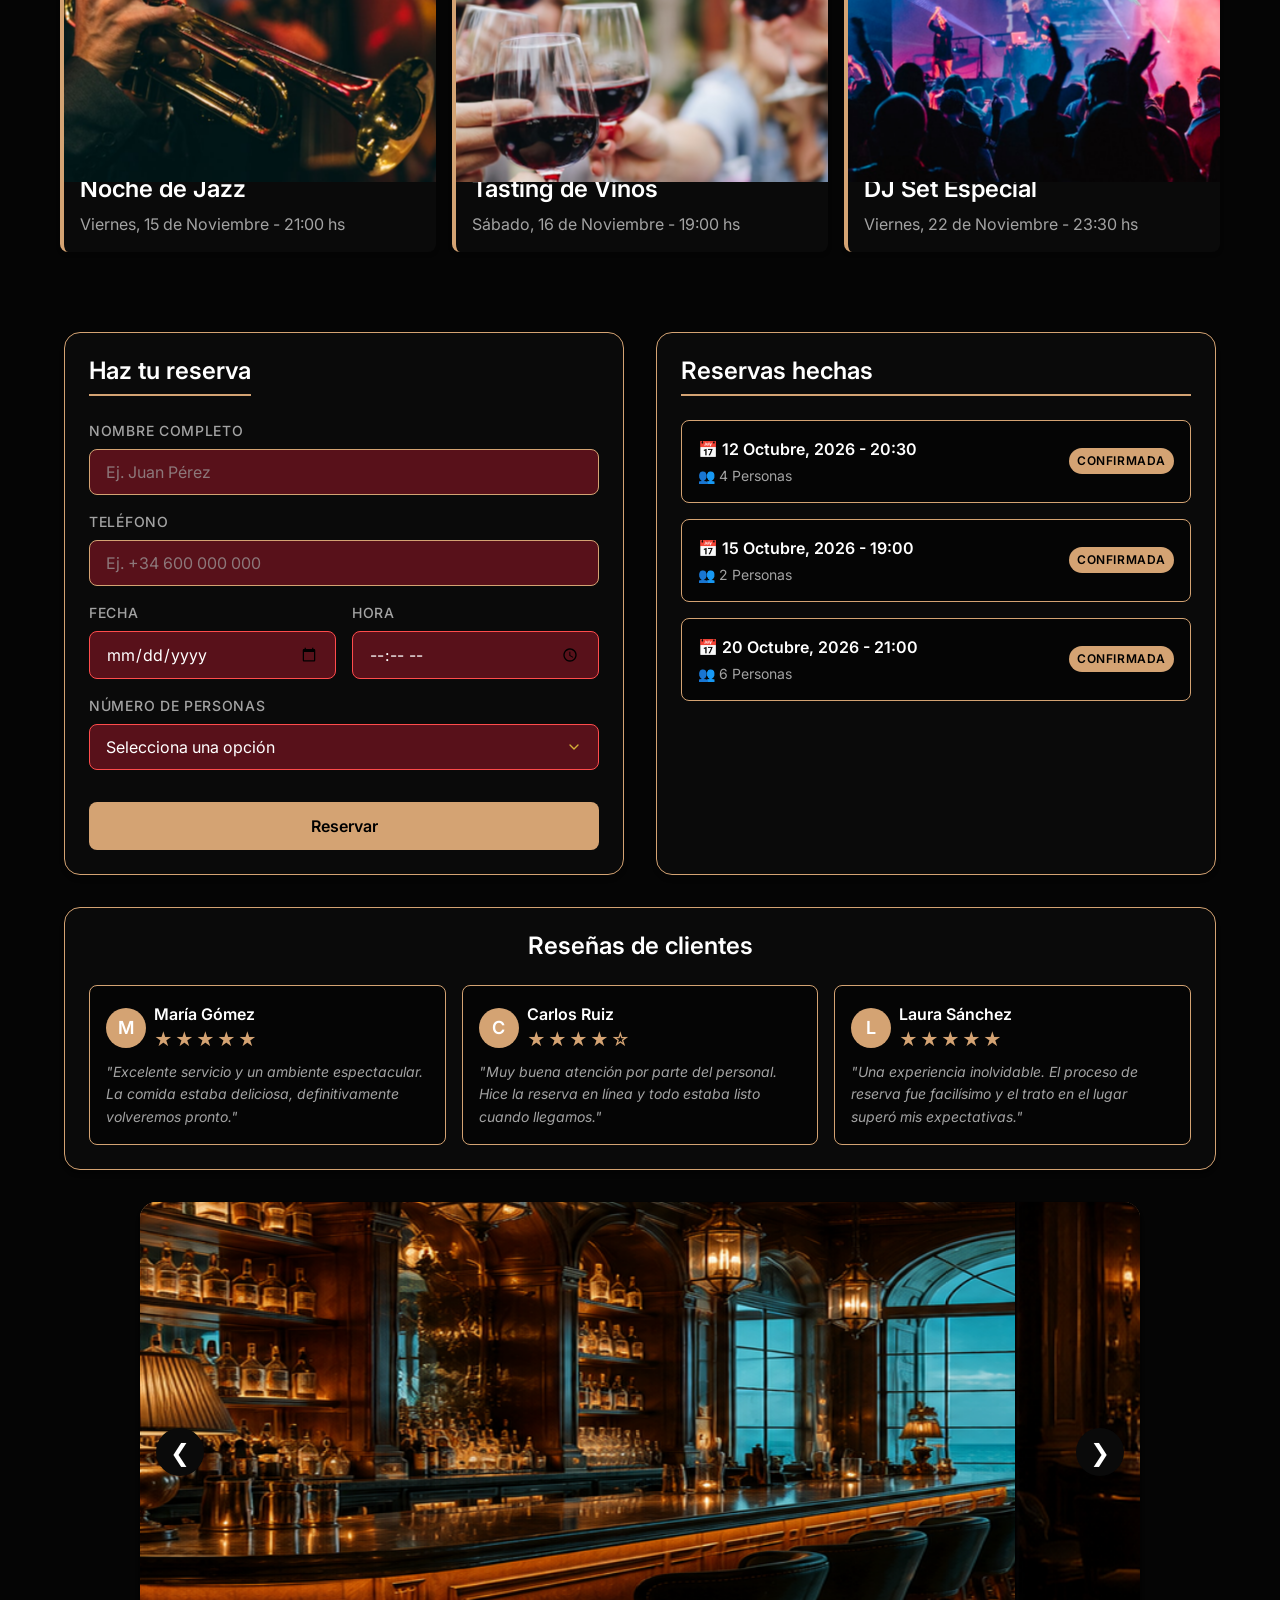
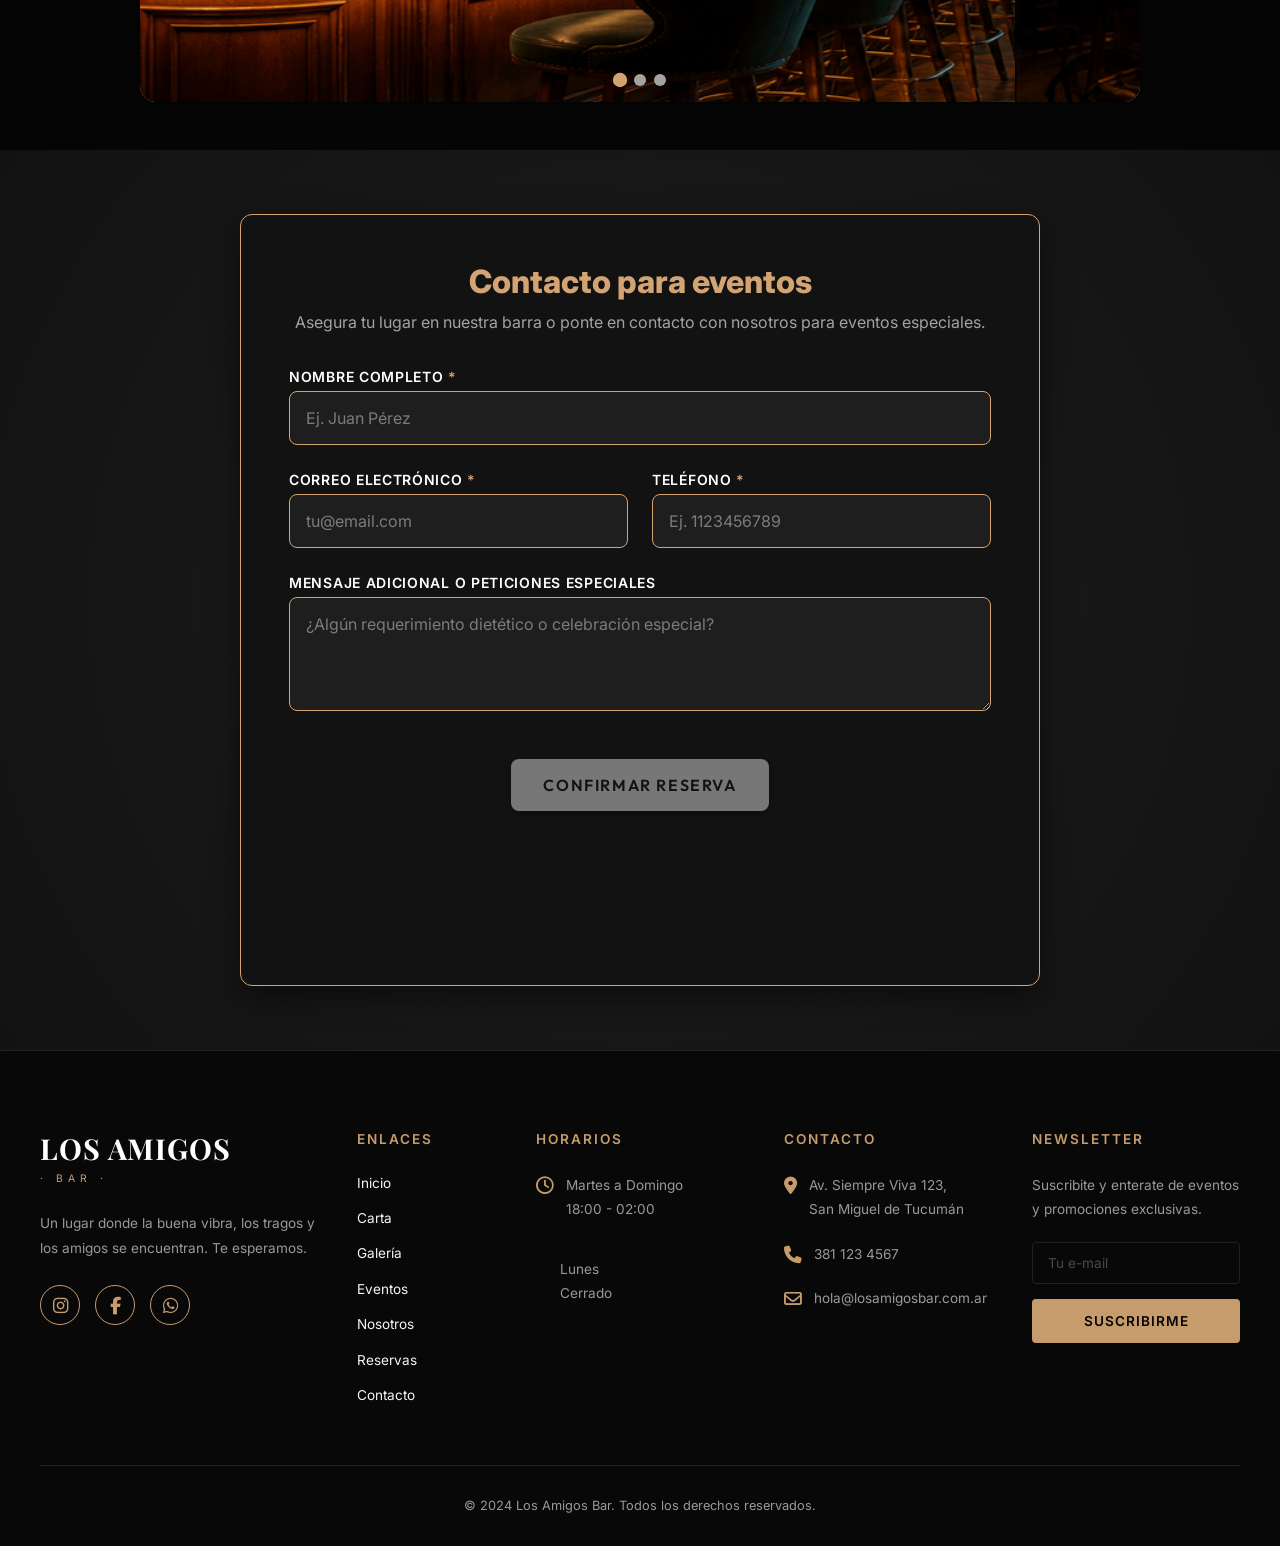
==== commit 642ab2ad: "Merge origin/dev into refactor branch" ====
--- a/client/index.html
+++ b/client/index.html
@@ -3,33 +3,53 @@
 <head>
     <meta charset="UTF-8">
     <meta name="viewport" content="width=device-width, initial-scale=1.0">
-    <title>Los Amigos Bar | Contacto y Reservas</title>
+    <meta name="description" content="Los Amigos Bar - Reservas, cocteles y buena vibra en San Miguel de Tucuman.">
+    <title>Los Amigos Bar | Inicio</title>
 
     <!-- Google Fonts -->
     <link rel="preconnect" href="https://fonts.googleapis.com">
     <link rel="preconnect" href="https://fonts.gstatic.com" crossorigin>
-    <link href="https://fonts.googleapis.com/css2?family=Inter:wght@300;400;500;600&family=Playfair+Display:wght@600;700&family=Outfit:wght@300;400;600;800&display=swap" rel="stylesheet">
+    <link href="https://fonts.googleapis.com/css2?family=Inter:wght@300;400;500;600;700;800&family=Playfair+Display:wght@600;700&family=Outfit:wght@300;400;600;800&display=swap" rel="stylesheet">
 
     <!-- FontAwesome for Icons -->
     <link rel="stylesheet" href="https://cdnjs.cloudflare.com/ajax/libs/font-awesome/6.4.0/css/all.min.css">
 
-    <!-- Modular CSS Architecture -->
-    <link rel="stylesheet" href="css/variables.css">
-    <link rel="stylesheet" href="css/main.css">
-    <link rel="stylesheet" href="css/header.css">
-    <link rel="stylesheet" href="css/navbar.css">
-    <link rel="stylesheet" href="css/footer.css">
-    <link rel="stylesheet" href="css/newsletter.css">
+    <!-- Base / Variables -->
+    <link rel="stylesheet" href="css/base/variables.css">
+    <link rel="stylesheet" href="css/base/utilities.css">
+    <link rel="stylesheet" href="css/base/animations.css">
+
+    <!-- New DEV layout CSS -->
+    <link rel="stylesheet" href="css/base/main.css">
+    <link rel="stylesheet" href="css/layout/header.css">
+    <link rel="stylesheet" href="css/layout/navbar.css">
+    <link rel="stylesheet" href="css/layout/footer.css">
+    <link rel="stylesheet" href="css/components/newsletter.css">
     <link rel="stylesheet" href="css/components/forms.css">
     <link rel="stylesheet" href="css/components/buttons.css">
-    <link rel="stylesheet" href="css/layout/contact-section.css">
+    <link rel="stylesheet" href="css/sections/contact-section.css">
+    <link rel="stylesheet" href="css/base/base.css">
+    <link rel="stylesheet" href="css/sections/booking-section.css">
+    <link rel="stylesheet" href="css/components/booking-card.css">
+    <link rel="stylesheet" href="css/components/reservations-list.css">
+    <link rel="stylesheet" href="css/components/reviews.css">
+    <link rel="stylesheet" href="css/components/carousel.css">
+
+    <!-- HEAD branch CSS (menus, gallery, events) -->
+    <link rel="stylesheet" href="css/sections/about.css">
+    <link rel="stylesheet" href="css/sections/menu.css">
+    <link rel="stylesheet" href="css/sections/gallery.css">
+    <link rel="stylesheet" href="css/sections/events.css">
+    <link rel="stylesheet" href="css/components/carta.css">
+
+    <!-- Scripts -->
+    <script src="js/carousel.js" defer></script>
 </head>
-
 <body>
+
     <!-- Header & Hero Wrapper -->
     <div class="site-header">
         <div class="header-content">
-
             <header>
                 <!-- Top Info Bar -->
                 <div class="top-bar">
@@ -69,38 +89,380 @@
                         </button>
                         <ul class="nav-menu" id="nav-menu">
                             <li><a href="#" class="nav-link active">Inicio</a></li>
-                            <li><a href="#" class="nav-link">Carta</a></li>
-                            <li><a href="#" class="nav-link">Galería</a></li>
-                            <li><a href="#" class="nav-link">Eventos</a></li>
-                            <li><a href="#" class="nav-link">Nosotros</a></li>
-                            <li><a href="#contacto-reservas" class="nav-link">Reservas</a></li>
+                            <li><a href="#menu" class="nav-link">Carta</a></li>
+                            <li><a href="#galeria" class="nav-link">Galería</a></li>
+                            <li><a href="#eventos" class="nav-link">Eventos</a></li>
+                            <li><a href="#nosotros" class="nav-link">Nosotros</a></li>
+                            <li><a href="#reservas" class="nav-link">Reservas</a></li>
                             <li><a href="#contacto-reservas" class="nav-link">Contacto</a></li>
-                            <li>
-                                <button class="btn-outline">
-                                    <i class="fa-regular fa-calendar" style="margin-right: 5px;"></i> Reservar
-                                </button>
-                            </li>
                         </ul>
                     </div>
                 </nav>
             </header>
 
             <!-- Main Hero Section -->
-            <section class="hero-section">
-                <p class="hero-subtitle">· Buenos Momentos ·</p>
-                <h1 class="hero-title">Grandes Amigos</h1>
-                <p class="hero-tags">MÚSICA · TRAGOS · BUENA VIBRA</p>
-                <button class="btn-primary">Ver Carta</button>
-            </section>
-
+            <main class="hero-section">
+                <div class="hero-content">
+                    <p class="hero-subtitle">· Buenos Momentos ·</p>
+                    <h1 class="hero-title">Grandes Amigos</h1>
+                    <p class="hero-tags">MÚSICA · TRAGOS · BUENA VIBRA</p>
+                </div>
+            </main>
         </div>
     </div>
 
     <main>
+
+        <!-- About Us Section -->
+        <section id="nosotros" class="about" aria-labelledby="about-title">
+            <div class="container about__wrapper">
+                <div class="about__content">
+                    <h2 id="about-title" class="about__title">Nuestra Historia</h2>
+                    <p class="about__text">Fundado con la pasión de ofrecer un espacio único, nuestro bar es mucho más
+                        que un lugar para tomar una copa. Somos creadores de experiencias, combinando la mejor mixología
+                        con un servicio excepcional.</p>
+                    <p class="about__text">Nuestra misión es lograr que cada visita se sienta como una celebración. Ven
+                        a relajarte, conectarte con amigos y disfrutar de nuestra cuidada selección de bebidas en un
+                        ambiente vibrante.</p>
+                </div>
+                <div class="about__image-wrapper">
+                    <!-- Imagen temática -->
+                    <img src="img/about.jpg"
+                        alt="Bartender preparando un cóctel artesanal en la barra" class="about__image" loading="lazy">
+                </div>
+            </div>
+        </section>
+
+        <!-- Carta de Tragos Section -->
+        <section id="menu" class="menu" aria-labelledby="menu-title">
+            <div class="container">
+                <h2 id="menu-title" class="menu__title">Nuestros Cócteles Destacados</h2>
+                <div class="carta__grid">
+                    <article class="carta-item">
+                        <img src="img/old-fashioned.jpg" alt="Old Fashioned" class="carta-item__image" loading="lazy">
+                        <div class="carta-item__content">
+                            <div class="carta-item__header">
+                                <h3 class="carta-item__title">Old Fashioned</h3>
+                                <span class="carta-item__price">$10</span>
+                            </div>
+                            <p class="carta-item__desc">Bourbon, azúcar, angostura y un toque de naranja. Un clásico atemporal.</p>
+                        </div>
+                    </article>
+                    <article class="carta-item">
+                        <img src="img/margarita.jpg" alt="Margarita Picante" class="carta-item__image" loading="lazy">
+                        <div class="carta-item__content">
+                            <div class="carta-item__header">
+                                <h3 class="carta-item__title">Margarita Picante</h3>
+                                <span class="carta-item__price">$9</span>
+                            </div>
+                            <p class="carta-item__desc">Tequila, Cointreau, lima fresca y un toque de jalapeño.</p>
+                        </div>
+                    </article>
+                    <article class="carta-item">
+                        <img src="img/espresso-martini.jpg" alt="Espresso Martini" class="carta-item__image" loading="lazy">
+                        <div class="carta-item__content">
+                            <div class="carta-item__header">
+                                <h3 class="carta-item__title">Espresso Martini</h3>
+                                <span class="carta-item__price">$11</span>
+                            </div>
+                            <p class="carta-item__desc">Vodka, licor de café y espresso recién preparado. Perfecto para despertar la noche.</p>
+                        </div>
+                    </article>
+                    <article class="carta-item">
+                        <img src="img/mojito.jpg" alt="Mojito Clásico" class="carta-item__image" loading="lazy">
+                        <div class="carta-item__content">
+                            <div class="carta-item__header">
+                                <h3 class="carta-item__title">Mojito Clásico</h3>
+                                <span class="carta-item__price">$9</span>
+                            </div>
+                            <p class="carta-item__desc">Ron blanco, menta fresca, lima, azúcar y soda. Refrescante y tropical.</p>
+                        </div>
+                    </article>
+                    <article class="carta-item">
+                        <img src="img/negroni.jpg" alt="Negroni" class="carta-item__image" loading="lazy">
+                        <div class="carta-item__content">
+                            <div class="carta-item__header">
+                                <h3 class="carta-item__title">Negroni</h3>
+                                <span class="carta-item__price">$12</span>
+                            </div>
+                            <p class="carta-item__desc">Gin, Campari y vermú dulce a partes iguales. Un clásico italiano inconfundible.</p>
+                        </div>
+                    </article>
+                    <article class="carta-item">
+                        <img src="img/pina-colada.jpg" alt="Piña Colada" class="carta-item__image" loading="lazy">
+                        <div class="carta-item__content">
+                            <div class="carta-item__header">
+                                <h3 class="carta-item__title">Piña Colada</h3>
+                                <span class="carta-item__price">$10</span>
+                            </div>
+                            <p class="carta-item__desc">Ron, crema de coco y jugo de piña batido con hielo. Sabor a paraíso.</p>
+                        </div>
+                    </article>
+                    <article class="carta-item">
+                        <img src="img/gin-tonic.jpg" alt="Gin Tonic Premium" class="carta-item__image" loading="lazy">
+                        <div class="carta-item__content">
+                            <div class="carta-item__header">
+                                <h3 class="carta-item__title">Gin Tonic Premium</h3>
+                                <span class="carta-item__price">$11</span>
+                            </div>
+                            <p class="carta-item__desc">Gin botánico, tónica premium, bayas de enebro y un twist de limón.</p>
+                        </div>
+                    </article>
+                </div>
+            </div>
+        </section>
+
+        <!-- Menu de Comida Section -->
+        <section id="menu-comida" class="menu" aria-labelledby="menu-comida-title">
+            <div class="container">
+                <h2 id="menu-comida-title" class="menu__title">Carta de Comida</h2>
+                <div class="carta__grid">
+                    <article class="carta-item">
+                        <img src="img/hamburguesa.jpg" alt="Hamburguesa Artesanal" class="carta-item__image" loading="lazy">
+                        <div class="carta-item__content">
+                            <div class="carta-item__header">
+                                <h3 class="carta-item__title">Hamburguesa Artesanal</h3>
+                                <span class="carta-item__price">$12</span>
+                            </div>
+                            <p class="carta-item__desc">Doble carne, queso cheddar, bacon crujiente y cebolla caramelizada.</p>
+                        </div>
+                    </article>
+                    <article class="carta-item">
+                        <img src="img/papas.jpg" alt="Papas Rústicas" class="carta-item__image" loading="lazy">
+                        <div class="carta-item__content">
+                            <div class="carta-item__header">
+                                <h3 class="carta-item__title">Papas Rústicas</h3>
+                                <span class="carta-item__price">$7</span>
+                            </div>
+                            <p class="carta-item__desc">Papas al horno con pimentón, romero y salsa alioli de la casa.</p>
+                        </div>
+                    </article>
+                    <article class="carta-item">
+                        <img src="img/fiambre.jpg" alt="Tabla de Fiambres" class="carta-item__image" loading="lazy">
+                        <div class="carta-item__content">
+                            <div class="carta-item__header">
+                                <h3 class="carta-item__title">Tabla de Fiambres</h3>
+                                <span class="carta-item__price">$18</span>
+                            </div>
+                            <p class="carta-item__desc">Selección premium de jamón crudo, salame, quesos y aceitunas marinadas.</p>
+                        </div>
+                    </article>
+                    <article class="carta-item">
+                        <img src="img/pizza.jpg" alt="Pizza Margarita" class="carta-item__image" loading="lazy">
+                        <div class="carta-item__content">
+                            <div class="carta-item__header">
+                                <h3 class="carta-item__title">Pizza Margarita</h3>
+                                <span class="carta-item__price">$14</span>
+                            </div>
+                            <p class="carta-item__desc">Salsa de tomate casera, mozzarella fresca y hojas de albahaca.</p>
+                        </div>
+                    </article>
+                    <article class="carta-item">
+                        <img src="img/pollo.jpg" alt="Tiras de Pollo" class="carta-item__image" loading="lazy">
+                        <div class="carta-item__content">
+                            <div class="carta-item__header">
+                                <h3 class="carta-item__title">Tiras de Pollo</h3>
+                                <span class="carta-item__price">$9</span>
+                            </div>
+                            <p class="carta-item__desc">Crujientes tiras de pollo rebozadas acompañadas de salsa honey mustard.</p>
+                        </div>
+                    </article>
+                    <article class="carta-item">
+                        <img src="img/nachos.jpg" alt="Nachos Supremos" class="carta-item__image" loading="lazy">
+                        <div class="carta-item__content">
+                            <div class="carta-item__header">
+                                <h3 class="carta-item__title">Nachos Supremos</h3>
+                                <span class="carta-item__price">$11</span>
+                            </div>
+                            <p class="carta-item__desc">Totopos con queso fundido, guacamole, pico de gallo y jalapeños.</p>
+                        </div>
+                    </article>
+                </div>
+            </div>
+        </section>
+
+        <!-- Galería Section -->
+        <section id="galeria" class="gallery" aria-labelledby="gallery-title">
+            <div class="container">
+                <h2 id="gallery-title" class="gallery__title">Galería</h2>
+                <div class="gallery__grid">
+                    <img src="img/cocteles-barra.jpg" alt="Cócteles en la barra" class="gallery__image" loading="lazy">
+                    <img src="img/about.jpg" alt="Ambiente del bar" class="gallery__image" loading="lazy">
+                    <img src="img/amigos-brindando.jpg" alt="Amigos brindando" class="gallery__image" loading="lazy">
+                </div>
+            </div>
+        </section>
+
+        <!-- Eventos Próximos Section -->
+        <section id="eventos" class="events" aria-labelledby="events-title">
+            <div class="container">
+                <h2 id="events-title" class="events__title">Eventos Próximos</h2>
+                <div class="events__list">
+                    <div class="events__item">
+                        <img src="img/jazz.jpg" alt="Noche de Jazz" class="events__image" loading="lazy">
+                        <div class="events__item-content">
+                            <h3 class="events__item-title">Noche de Jazz</h3>
+                            <p class="events__item-date">Viernes, 15 de Noviembre - 21:00 hs</p>
+                        </div>
+                    </div>
+                    <div class="events__item">
+                        <img src="img/vinos.jpg" alt="Tasting de Vinos" class="events__image" loading="lazy">
+                        <div class="events__item-content">
+                            <h3 class="events__item-title">Tasting de Vinos</h3>
+                            <p class="events__item-date">Sábado, 16 de Noviembre - 19:00 hs</p>
+                        </div>
+                    </div>
+                    <div class="events__item">
+                        <img src="img/dj.jpg" alt="DJ Set Especial" class="events__image" loading="lazy">
+                        <div class="events__item-content">
+                            <h3 class="events__item-title">DJ Set Especial</h3>
+                            <p class="events__item-date">Viernes, 22 de Noviembre - 23:30 hs</p>
+                        </div>
+                    </div>
+                </div>
+            </div>
+        </section>
+
+        <section id="reservas" class="booking-section">
+
+            <div class="booking-section__top-cards">
+                <!-- Card 1: Formulario de reserva -->
+                <div class="booking-card">
+                    <h3 class="booking-card__title">Haz tu reserva</h3>
+                    <form class="booking-card__form" action="#" method="POST" onsubmit="event.preventDefault();">
+                        <div class="booking-card__field">
+                            <label class="booking-card__label" for="res-name">Nombre completo</label>
+                            <input class="booking-card__input" type="text" id="res-name" name="res-name"
+                                placeholder="Ej. Juan Pérez" required>
+                        </div>
+
+                        <div class="booking-card__field">
+                            <label class="booking-card__label" for="res-phone">Teléfono</label>
+                            <input class="booking-card__input" type="tel" id="res-phone" name="res-phone"
+                                placeholder="Ej. +34 600 000 000" required>
+                        </div>
+
+                        <div class="booking-card__row">
+                            <div class="booking-card__field">
+                                <label class="booking-card__label" for="res-date">Fecha</label>
+                                <input class="booking-card__input" type="date" id="res-date" name="res-date" required>
+                            </div>
+                            <div class="booking-card__field">
+                                <label class="booking-card__label" for="res-time">Hora</label>
+                                <input class="booking-card__input" type="time" id="res-time" name="res-time" required>
+                            </div>
+                        </div>
+
+                        <div class="booking-card__field">
+                            <label class="booking-card__label" for="res-guests">Número de personas</label>
+                            <select class="booking-card__select" id="res-guests" name="res-guests" required>
+                                <option value="" disabled selected>Selecciona una opción</option>
+                                <option value="1">1 Persona</option>
+                                <option value="2">2 Personas</option>
+                                <option value="3">3 Personas</option>
+                                <option value="4">4 Personas</option>
+                                <option value="5+">5 o más Personas</option>
+                            </select>
+                        </div>
+
+                        <button class="booking-card__submit" type="submit">Reservar</button>
+                    </form>
+                </div>
+
+                <!-- Card 2: Reservas hechas -->
+                <div class="reservations-list">
+                    <h3 class="reservations-list__title">Reservas hechas</h3>
+                    <ul class="reservations-list__items">
+                        <li class="reservation-item">
+                            <div class="reservation-item__details">
+                                <span class="reservation-item__date-time">📅 12 Octubre, 2026 - 20:30</span>
+                                <span class="reservation-item__guests">👥 4 Personas</span>
+                            </div>
+                            <span class="reservation-item__status">Confirmada</span>
+                        </li>
+                        <li class="reservation-item">
+                            <div class="reservation-item__details">
+                                <span class="reservation-item__date-time">📅 15 Octubre, 2026 - 19:00</span>
+                                <span class="reservation-item__guests">👥 2 Personas</span>
+                            </div>
+                            <span class="reservation-item__status">Confirmada</span>
+                        </li>
+                        <li class="reservation-item">
+                            <div class="reservation-item__details">
+                                <span class="reservation-item__date-time">📅 20 Octubre, 2026 - 21:00</span>
+                                <span class="reservation-item__guests">👥 6 Personas</span>
+                            </div>
+                            <span class="reservation-item__status">Confirmada</span>
+                        </li>
+                    </ul>
+                </div>
+            </div>
+
+            <!-- Card 3: Reseñas de clientes -->
+            <div class="reviews">
+                <h3 class="reviews__title">Reseñas de clientes</h3>
+                <div class="reviews__list">
+                    <div class="review-item">
+                        <div class="review-item__header">
+                            <div class="review-item__avatar">M</div>
+                            <div>
+                                <div class="review-item__author">María Gómez</div>
+                                <div class="review-item__rating">★★★★★</div>
+                            </div>
+                        </div>
+                        <p class="review-item__text">"Excelente servicio y un ambiente espectacular. La comida estaba deliciosa, definitivamente volveremos pronto."</p>
+                    </div>
+                    <div class="review-item">
+                        <div class="review-item__header">
+                            <div class="review-item__avatar">C</div>
+                            <div>
+                                <div class="review-item__author">Carlos Ruiz</div>
+                                <div class="review-item__rating">★★★★☆</div>
+                            </div>
+                        </div>
+                        <p class="review-item__text">"Muy buena atención por parte del personal. Hice la reserva en línea y todo estaba listo cuando llegamos."</p>
+                    </div>
+                    <div class="review-item">
+                        <div class="review-item__header">
+                            <div class="review-item__avatar">L</div>
+                            <div>
+                                <div class="review-item__author">Laura Sánchez</div>
+                                <div class="review-item__rating">★★★★★</div>
+                            </div>
+                        </div>
+                        <p class="review-item__text">"Una experiencia inolvidable. El proceso de reserva fue facilísimo y el trato en el lugar superó mis expectativas."</p>
+                    </div>
+                </div>
+            </div>
+
+            <!-- Carousel -->
+            <div class="carousel-wrapper">
+                <button class="carousel__button carousel__button--prev" aria-label="Previous slide">❮</button>
+                <div class="carousel" data-current-index="0">
+                    <div class="carousel__slide">
+                        <span class="carousel__image-placeholder"><img src="img/bar_1.png" alt="Bar1"></span>
+                    </div>
+                    <div class="carousel__slide">
+                        <span class="carousel__image-placeholder"><img src="img/bar_2.png" alt="Bar2"></span>
+                    </div>
+                    <div class="carousel__slide">
+                        <span class="carousel__image-placeholder"><img src="img/bar_3.png" alt="Bar3"></span>
+                    </div>
+                </div>
+                <button class="carousel__button carousel__button--next" aria-label="Next slide">❯</button>
+
+                <div class="carousel__dots">
+                    <button class="carousel__dot carousel__dot--active" aria-label="Go to slide 1"></button>
+                    <button class="carousel__dot" aria-label="Go to slide 2"></button>
+                    <button class="carousel__dot" aria-label="Go to slide 3"></button>
+                </div>
+            </div>
+        </section>
+        <!-- Contact & Reservation Form (from the new layout/contact-section) -->
         <section id="contacto-reservas" class="contact-section">
             <div class="contact-container">
                 <header class="section-header">
-                    <h2>Contacto y Reservas</h2>
+                    <h2>Contacto para eventos</h2>
                     <p>Asegura tu lugar en nuestra barra o ponte en contacto con nosotros para eventos especiales.</p>
                 </header>
 
@@ -127,32 +489,7 @@
                         </div>
 
                         <div class="row-group">
-                            <div class="input-wrapper">
-                                <label for="date">Fecha <span class="required" aria-hidden="true">*</span></label>
-                                <input type="date" id="date" name="date" required>
-                                <span class="error-message" aria-live="polite">Selecciona una fecha para tu reserva.</span>
-                            </div>
-
-                            <div class="input-wrapper">
-                                <label for="time">Hora <span class="required" aria-hidden="true">*</span></label>
-                                <input type="time" id="time" name="time" required>
-                                <span class="error-message" aria-live="polite">Selecciona la hora de llegada.</span>
-                            </div>
-                        </div>
-
-                        <div class="input-wrapper">
-                            <label for="guests">Número de personas <span class="required" aria-hidden="true">*</span></label>
-                            <select id="guests" name="guests" required>
-                                <option value="" disabled selected>Selecciona cantidad</option>
-                                <option value="1">1 persona</option>
-                                <option value="2">2 personas</option>
-                                <option value="3">3 personas</option>
-                                <option value="4">4 personas</option>
-                                <option value="5">5 personas</option>
-                                <option value="6">6 o más personas</option>
-                            </select>
-                            <span class="error-message" aria-live="polite">Selecciona la cantidad de personas.</span>
-                        </div>
+                            
 
                         <div class="input-wrapper full-width">
                             <label for="message">Mensaje adicional o peticiones especiales</label>
@@ -167,6 +504,7 @@
             </div>
         </section>
     </main>
+
 
     <!-- Footer -->
     <footer class="site-footer">
@@ -176,8 +514,7 @@
             <section class="footer-col">
                 <h3 class="footer-logo">LOS AMIGOS</h3>
                 <span class="footer-logo-sub">· BAR ·</span>
-                <p class="footer-text">Un lugar donde la buena vibra, los tragos y los amigos se encuentran. Te
-                    esperamos.</p>
+                <p class="footer-text">Un lugar donde la buena vibra, los tragos y los amigos se encuentran. Te esperamos.</p>
                 <div class="footer-social">
                     <a href="#" aria-label="Instagram"><i class="fa-brands fa-instagram"></i></a>
                     <a href="#" aria-label="Facebook"><i class="fa-brands fa-facebook-f"></i></a>
@@ -194,8 +531,8 @@
                     <a href="#">Galería</a>
                     <a href="#">Eventos</a>
                     <a href="#">Nosotros</a>
-                    <a href="#contacto-reservas">Reservas</a>
-                    <a href="#contacto-reservas">Contacto</a>
+                    <a href="#">Reservas</a>
+                    <a href="#">Contacto</a>
                 </nav>
             </section>
 
@@ -223,8 +560,7 @@
                 <address style="font-style: normal;">
                     <div class="footer-contact-item">
                         <i class="fa-solid fa-location-dot"></i>
-                        <p class="footer-text" style="margin-bottom:0">Av. Siempre Viva 123,<br>San Miguel de Tucumán
-                        </p>
+                        <p class="footer-text" style="margin-bottom:0">Av. Siempre Viva 123,<br>San Miguel de Tucumán</p>
                     </div>
                     <div class="footer-contact-item">
                         <i class="fa-solid fa-phone"></i>
@@ -272,5 +608,4 @@
         });
     </script>
 </body>
-
-</html>+</html>
--- a/client/css/base/variables.css
+++ b/client/css/base/variables.css
@@ -0,0 +1,83 @@
+﻿/* css/variables.css */
+:root {
+    /* Paleta de colores Premium / Dark Mode Bar */
+    --color-bg-base: #121212;
+    --color-bg-surface: #1e1e1e;
+    --color-bg-surface-hover: #2c2c2c;
+    
+    /* Colores del HEAD (para retrocompatibilidad) */
+    --color-bg-dark: #1e1e1e;
+    --color-bg-light: #121212;
+    --color-bg-muted: #1e1e1e; 
+    --color-text-inverse: #ffffff;
+    --color-primary-dark: #b5952f;
+    
+    --color-primary: #d4af37;
+    --color-primary-hover: #f3c746;
+    --color-primary-active: #b5952f;
+    
+    --color-text-main: #f5f5f5;
+    --color-text-muted: #a0a0a0;
+    
+    --color-error: #ff4c4c;
+    --color-success: #4caf50;
+    --color-border: #333333;
+    --color-border-focus: var(--color-primary);
+    
+    /* Tipografias */
+    --font-family-base: 'Outfit', 'Inter', system-ui, -apple-system, sans-serif;
+    --font-size-sm: 0.875rem;
+    --font-size-base: 1rem;
+    --font-size-lg: 1.25rem;
+    --font-size-xl: 2rem;
+    --font-size-h1: clamp(2.5rem, 5vw, 4rem);
+    --font-size-h2: clamp(2rem, 4vw, 3rem);
+    
+    /* Espaciados */
+    --spacing-xs: 0.25rem;
+    --spacing-sm: 0.5rem;
+    --spacing-md: 1rem;
+    --spacing-lg: 1.5rem;
+    --spacing-xl: 2.5rem;
+    --spacing-xxl: 6rem;
+    
+    /* Radios y Sombras */
+    --border-radius-sm: 4px;
+    --border-radius-md: 8px;
+    --border-radius-lg: 12px;
+    --radius-sm: 4px;
+    --radius-md: 8px;
+    --radius-lg: 12px;
+    
+    --shadow-subtle: 0 4px 6px rgba(0, 0, 0, 0.3);
+    --shadow-focus: 0 0 0 3px rgba(212, 175, 55, 0.2);
+    
+    /* Transiciones */
+    --transition-fast: 0.2s ease;
+    --transition-base: 0.3s ease;
+}
+
+body {
+    background-color: var(--color-bg-base);
+    color: var(--color-text-main);
+    font-family: var(--font-family-base);
+    margin: 0;
+    padding: 0;
+    box-sizing: border-box;
+}
+
+*, *::before, *::after {
+    box-sizing: inherit;
+}
+
+.sr-only {
+    position: absolute;
+    width: 1px;
+    height: 1px;
+    padding: 0;
+    margin: -1px;
+    overflow: hidden;
+    clip: rect(0, 0, 0, 0);
+    white-space: nowrap;
+    border-width: 0;
+}
--- a/client/css/base/utilities.css
+++ b/client/css/base/utilities.css
@@ -0,0 +1,103 @@
+﻿/* Base Reset */
+*,
+*::before,
+*::after {
+  box-sizing: border-box;
+  margin: 0;
+  padding: 0;
+}
+
+body {
+  font-family: var(--font-family-base);
+  font-size: var(--font-size-base);
+  color: var(--color-text-main);
+  line-height: 1.6;
+  background-color: var(--color-bg-base);
+  -webkit-font-smoothing: antialiased;
+}
+
+img,
+picture {
+  max-width: 100%;
+  display: block;
+}
+
+/* Layout Utilities */
+.container {
+  width: 100%;
+  max-width: 1200px;
+  margin: 0 auto;
+  padding-left: var(--spacing-lg);
+  padding-right: var(--spacing-lg);
+}
+
+/* Accessibility */
+.sr-only {
+  position: absolute;
+  width: 1px;
+  height: 1px;
+  padding: 0;
+  margin: -1px;
+  overflow: hidden;
+  clip: rect(0, 0, 0, 0);
+  white-space: nowrap;
+  border-width: 0;
+}
+
+/* Components Utilities (Buttons) */
+.btn {
+  display: inline-flex;
+  align-items: center;
+  justify-content: center;
+  padding: var(--spacing-md) var(--spacing-lg);
+  font-weight: 600;
+  font-size: var(--font-size-base);
+  text-decoration: none;
+  border: none;
+  border-radius: var(--radius-md);
+  cursor: pointer;
+  transition: var(--transition-base);
+}
+
+.btn--primary {
+  background-color: var(--color-primary);
+  color: var(--color-text-inverse);
+}
+
+.btn--primary:hover,
+.btn--primary:focus-visible {
+  background-color: var(--color-primary-dark);
+  outline: 2px solid var(--color-primary-dark);
+  outline-offset: 2px;
+}
+
+/* Flexbox Alignments */
+.flex {
+    display: flex;
+}
+
+.flex-col {
+    display: flex;
+    flex-direction: column;
+}
+
+.items-center {
+    align-items: center;
+}
+
+.justify-center {
+    justify-content: center;
+}
+
+.justify-between {
+    justify-content: space-between;
+}
+
+/* Typography Utilities */
+.text-center {
+    text-align: center;
+}
+
+.text-primary {
+    color: var(--color-primary);
+}
--- a/client/css/base/animations.css
+++ b/client/css/base/animations.css
@@ -0,0 +1,19 @@
+@keyframes parallax-drift-soft {
+  from { translate: 0 8vh; }
+  to   { translate: 0 -8vh; }
+}
+
+@keyframes parallax-drift-deep {
+  from { translate: 0 16vh; }
+  to   { translate: 0 -16vh; }
+}
+
+@keyframes parallax-card-drift-tight {
+  from { translate: 0 10%; }
+  to   { translate: 0 -10%; }
+}
+
+@keyframes parallax-reveal {
+  from { opacity: 0; translate: 0 6rem; }
+  to   { opacity: 1; translate: 0 0; }
+}
--- a/client/css/base/main.css
+++ b/client/css/base/main.css
@@ -0,0 +1,172 @@
+:root {
+  --bg-dark: #080808;
+  --bg-darker: #040404;
+  --text-light: #f5f5f5;
+  --text-muted: #999999;
+  --accent-gold: #c69c6d;
+  --accent-gold-hover: #b0875c;
+  --border-color: rgba(255, 255, 255, 0.1);
+  --font-primary: 'Inter', sans-serif;
+  --font-secondary: 'Playfair Display', serif;
+}
+
+* {
+  margin: 0;
+  padding: 0;
+  box-sizing: border-box;
+}
+
+body {
+  font-family: var(--font-primary);
+  background-color: var(--bg-darker);
+  color: var(--text-light);
+  line-height: 1.6;
+}
+
+a {
+  text-decoration: none;
+  color: inherit;
+  transition: color 0.3s ease;
+}
+
+ul {
+  list-style: none;
+}
+
+.container {
+  max-width: 1200px;
+  margin: 0 auto;
+  padding: 0 20px;
+}
+
+.btn-primary {
+  background-color: var(--accent-gold);
+  color: var(--bg-darker);
+  padding: 12px 28px;
+  border: none;
+  border-radius: 4px;
+  font-weight: 600;
+  font-size: 0.9rem;
+  letter-spacing: 1px;
+  cursor: pointer;
+  text-transform: uppercase;
+  transition: background-color 0.3s ease, transform 0.2s ease;
+}
+
+.btn-primary:hover {
+  background-color: var(--accent-gold-hover);
+  transform: translateY(-2px);
+}
+
+.btn-outline {
+  background-color: transparent;
+  color: var(--accent-gold);
+  border: 1px solid var(--accent-gold);
+  padding: 10px 24px;
+  border-radius: 4px;
+  font-weight: 500;
+  font-size: 0.85rem;
+  letter-spacing: 1px;
+  cursor: pointer;
+  text-transform: uppercase;
+  transition: all 0.3s ease;
+  display: flex;
+  align-items: center;
+  gap: 8px;
+}
+
+.btn-outline:hover {
+  background-color: var(--accent-gold);
+  color: var(--bg-darker);
+}
+
+/* Main Section Styles */
+.hero-section {
+  position: relative;
+  min-height: calc(100vh - 140px); /* Adjust based on header height */
+  display: flex;
+  flex-direction: column;
+  justify-content: center;
+  align-items: center;
+  text-align: center;
+  padding: 40px 20px;
+  z-index: 1;
+}
+
+.hero-section::before {
+  content: '';
+  position: absolute;
+  top: 0;
+  left: 0;
+  right: 0;
+  bottom: 0;
+  background: linear-gradient(to bottom, rgba(0,0,0,0.3) 0%, rgba(0,0,0,0.8) 100%);
+  z-index: -1;
+}
+
+.hero-content {
+  display: flex;
+  flex-direction: column;
+  align-items: center;
+}
+
+.hero-subtitle {
+  font-size: 1rem;
+  letter-spacing: 4px;
+  color: var(--accent-gold);
+  text-transform: uppercase;
+  margin-bottom: 10px;
+}
+
+.hero-title {
+  font-family: var(--font-secondary);
+  font-size: 4.5rem;
+  font-weight: 700;
+  letter-spacing: 2px;
+  margin-bottom: 20px;
+  text-transform: uppercase;
+}
+
+.hero-tags {
+  font-size: 0.9rem;
+  letter-spacing: 3px;
+  margin-bottom: 40px;
+  color: var(--text-light);
+}
+
+@supports (animation-timeline: view()) {
+  @media (prefers-reduced-motion: no-preference) {
+    /* Animated as one group so the title/subtitle/tags keep their relative
+       spacing instead of drifting apart at different rates. */
+    .hero-content {
+      animation: parallax-drift-deep linear both;
+      animation-timeline: view();
+      animation-range: cover 0% cover 100%;
+      will-change: translate;
+    }
+  }
+}
+
+@media (max-width: 768px) {
+  .hero-title {
+    font-size: 3rem;
+  }
+  .hero-subtitle {
+    font-size: 0.85rem;
+    letter-spacing: 3px;
+  }
+  .hero-tags {
+    font-size: 0.8rem;
+    letter-spacing: 2px;
+  }
+}
+
+@media (max-width: 480px) {
+  .hero-title {
+    font-size: 2.2rem;
+  }
+  .btn-primary {
+    padding: 10px 24px;
+    font-size: 0.85rem;
+  }
+}
--- a/client/css/layout/header.css
+++ b/client/css/layout/header.css
@@ -0,0 +1,87 @@
+.site-header {
+  position: relative;
+  background-image: url('../../img/bar_background.jpg');
+  background-size: cover;
+  background-position: center;
+  background-attachment: fixed;
+  color: var(--text-light);
+}
+
+.site-header::after {
+  content: '';
+  position: absolute;
+  top: 0; left: 0; right: 0; bottom: 0;
+  background: rgba(0,0,0,0.65);
+  z-index: 0;
+}
+
+.header-content {
+  position: relative;
+  z-index: 10;
+}
+
+/* Top bar styles */
+.top-bar {
+  display: grid;
+  /* Equal side columns keep the center column truly centered in the bar,
+     regardless of how much content sits in the left/right columns
+     (flex + space-between only centers it when both sides are equal width). */
+  grid-template-columns: 1fr auto 1fr;
+  align-items: center;
+  gap: 12px;
+  padding: 12px 40px;
+  border-bottom: 1px solid var(--border-color);
+  font-size: 0.85rem;
+  color: var(--text-muted);
+}
+
+.top-bar-left, .top-bar-center, .top-bar-right {
+  display: flex;
+  align-items: center;
+  gap: 12px;
+}
+
+.top-bar-left {
+  justify-self: start;
+}
+
+.top-bar-center {
+  justify-self: center;
+}
+
+.top-bar-right {
+  justify-self: end;
+}
+
+.top-bar i {
+  color: var(--accent-gold);
+}
+
+.social-icons {
+  display: flex;
+  gap: 15px;
+  margin-left: 20px;
+}
+
+.social-icons a {
+  color: var(--text-muted);
+  font-size: 1rem;
+}
+
+.social-icons a:hover {
+  color: var(--accent-gold);
+}
+
+@media (max-width: 900px) {
+  .top-bar {
+    grid-template-columns: 1fr;
+    gap: 15px;
+    text-align: center;
+  }
+
+  .top-bar-left,
+  .top-bar-center,
+  .top-bar-right {
+    justify-self: center;
+  }
+}
--- a/client/css/layout/navbar.css
+++ b/client/css/layout/navbar.css
@@ -0,0 +1,156 @@
+.header-logo-section {
+  display: flex;
+  justify-content: center;
+  padding: 40px 0 20px;
+}
+
+.nav-logo-container {
+  display: flex;
+  flex-direction: column;
+  align-items: center;
+  justify-content: center;
+  width: 170px;
+  height: 170px;
+  border-radius: 50%;
+  border: 1px solid var(--accent-gold);
+  background: radial-gradient(circle, rgba(15,15,15,0.95) 0%, rgba(0,0,0,1) 100%);
+  text-align: center;
+  box-shadow: 0 4px 20px rgba(0,0,0,0.6);
+}
+
+.nav-logo-icon {
+  font-size: 2.2rem;
+  color: var(--accent-gold);
+  margin-bottom: 8px;
+}
+
+.nav-logo-text {
+  font-family: var(--font-secondary);
+  font-size: 1.6rem;
+  line-height: 1;
+  font-weight: 600;
+  text-transform: uppercase;
+  letter-spacing: 2px;
+}
+
+.nav-logo-subtext {
+  font-size: 0.55rem;
+  letter-spacing: 4px;
+  color: var(--accent-gold);
+  margin-top: 8px;
+}
+
+.navbar {
+  display: flex;
+  justify-content: center;
+  align-items: center;
+  padding: 15px 40px 25px;
+  border-bottom: 1px solid var(--border-color);
+  position: relative;
+}
+
+.nav-container {
+  display: flex;
+  align-items: center;
+  justify-content: center;
+  width: 100%;
+  max-width: 1400px;
+}
+
+.menu-toggle {
+  display: none;
+  background: none;
+  border: none;
+  color: var(--accent-gold);
+  font-size: 1.8rem;
+  cursor: pointer;
+}
+
+.nav-menu {
+  display: flex;
+  gap: 35px;
+  align-items: center;
+  justify-content: center;
+  flex-wrap: wrap;
+  width: 100%;
+}
+
+.nav-link {
+  font-size: 0.8rem;
+  font-weight: 600;
+  letter-spacing: 1.5px;
+  text-transform: uppercase;
+  color: var(--text-light);
+  position: relative;
+  padding-bottom: 5px;
+}
+
+.nav-link:hover, .nav-link.active {
+  color: var(--accent-gold);
+}
+
+.nav-link.active::after {
+  content: '';
+  position: absolute;
+  bottom: 0;
+  left: 0;
+  width: 100%;
+  height: 1px;
+  background-color: var(--accent-gold);
+}
+
+@media (max-width: 900px) {
+  .header-logo-section {
+    padding: 30px 0 10px;
+  }
+  
+  .nav-logo-container {
+    width: 140px;
+    height: 140px;
+  }
+
+  .nav-logo-icon {
+    font-size: 1.8rem;
+  }
+
+  .nav-logo-text {
+    font-size: 1.3rem;
+  }
+
+  .navbar { 
+    padding: 15px 20px; 
+    min-height: 60px;
+  }
+  
+  .nav-container {
+    justify-content: flex-start;
+  }
+
+  .menu-toggle {
+    display: block;
+    position: absolute;
+    right: 20px;
+    top: 50%;
+    transform: translateY(-50%);
+    z-index: 60;
+  }
+
+  .nav-menu { 
+    display: none;
+    flex-direction: column;
+    position: absolute;
+    top: 100%;
+    left: 0;
+    width: 100%;
+    background-color: rgba(5,5,5,0.98);
+    padding: 20px 0;
+    border-bottom: 1px solid var(--border-color);
+    box-shadow: 0 10px 30px rgba(0,0,0,0.8);
+    z-index: 50;
+    gap: 20px;
+  }
+  
+  .nav-menu.active {
+    display: flex;
+  }
+}
--- a/client/css/layout/footer.css
+++ b/client/css/layout/footer.css
@@ -0,0 +1,125 @@
+.site-footer {
+  background-color: var(--bg-dark);
+  padding: 80px 40px 30px;
+  border-top: 1px solid var(--border-color);
+}
+
+.footer-grid {
+  display: grid;
+  grid-template-columns: 2fr 1fr 1.5fr 1.5fr 1.5fr;
+  gap: 40px;
+  max-width: 1400px;
+  margin: 0 auto;
+  margin-bottom: 60px;
+}
+
+.footer-col-title {
+  color: var(--accent-gold);
+  font-size: 0.85rem;
+  letter-spacing: 2px;
+  text-transform: uppercase;
+  margin-bottom: 25px;
+  font-weight: 600;
+}
+
+.footer-text {
+  font-size: 0.85rem;
+  color: var(--text-muted);
+  margin-bottom: 15px;
+  line-height: 1.8;
+}
+
+.footer-logo {
+  font-family: var(--font-secondary);
+  font-size: 1.8rem;
+  font-weight: 700;
+  margin-bottom: 5px;
+  letter-spacing: 1px;
+}
+
+.footer-logo-sub {
+  font-size: 0.65rem;
+  letter-spacing: 5px;
+  color: var(--accent-gold);
+  margin-bottom: 25px;
+  display: block;
+}
+
+.footer-social {
+  display: flex;
+  gap: 15px;
+  margin-top: 25px;
+}
+
+.footer-social a {
+  color: var(--accent-gold);
+  border: 1px solid var(--accent-gold);
+  width: 40px;
+  height: 40px;
+  border-radius: 50%;
+  display: flex;
+  align-items: center;
+  justify-content: center;
+  transition: all 0.3s ease;
+  font-size: 1.1rem;
+}
+
+.footer-social a:hover {
+  background-color: var(--accent-gold);
+  color: var(--bg-darker);
+}
+
+.footer-nav {
+  display: flex;
+  flex-direction: column;
+  gap: 15px;
+}
+
+.footer-nav a {
+  font-size: 0.85rem;
+  color: var(--text-light);
+  transition: color 0.3s;
+}
+
+.footer-nav a:hover {
+  color: var(--accent-gold);
+}
+
+.footer-contact-item {
+  display: flex;
+  align-items: flex-start;
+  gap: 12px;
+  font-size: 0.85rem;
+  color: var(--text-light);
+  margin-bottom: 20px;
+}
+
+.footer-contact-item i {
+  color: var(--accent-gold);
+  margin-top: 4px;
+  font-size: 1.1rem;
+}
+
+.footer-bottom {
+  text-align: center;
+  padding-top: 30px;
+  border-top: 1px solid var(--border-color);
+  font-size: 0.8rem;
+  color: var(--text-muted);
+}
+
+@media (max-width: 1024px) {
+  .footer-grid {
+    grid-template-columns: 1fr 1fr;
+  }
+}
+
+@media (max-width: 600px) {
+  .site-footer {
+    padding: 60px 20px 20px;
+  }
+  .footer-grid {
+    grid-template-columns: 1fr;
+    gap: 40px;
+  }
+}
--- a/client/css/components/newsletter.css
+++ b/client/css/components/newsletter.css
@@ -0,0 +1,44 @@
+.newsletter-form {
+  display: flex;
+  flex-direction: column;
+  gap: 15px;
+  margin-top: 20px;
+}
+
+.newsletter-input {
+  background-color: transparent;
+  border: 1px solid var(--border-color);
+  padding: 12px 15px;
+  color: var(--text-light);
+  font-family: var(--font-primary);
+  font-size: 0.85rem;
+  border-radius: 4px;
+  outline: none;
+  transition: border-color 0.3s ease;
+}
+
+.newsletter-input::placeholder {
+  color: #666;
+}
+
+.newsletter-input:focus {
+  border-color: var(--accent-gold);
+}
+
+.newsletter-btn {
+  background-color: var(--accent-gold);
+  color: var(--bg-darker);
+  border: none;
+  padding: 14px 15px;
+  font-weight: 600;
+  text-transform: uppercase;
+  font-size: 0.85rem;
+  letter-spacing: 1px;
+  border-radius: 4px;
+  cursor: pointer;
+  transition: background-color 0.3s ease;
+}
+
+.newsletter-btn:hover {
+  background-color: var(--accent-gold-hover);
+}
--- a/client/css/sections/contact-section.css
+++ b/client/css/sections/contact-section.css
@@ -0,0 +1,109 @@
+/* css/layout/contact-section.css */
+.contact-section {
+    padding: var(--spacing-xl) var(--spacing-md);
+    display: flex;
+    justify-content: center;
+    background: radial-gradient(circle at center, var(--color-bg-surface) 0%, var(--color-bg-base) 100%);
+    min-height: 100vh;
+}
+
+.contact-container {
+    width: 100%;
+    max-width: 800px;
+    background-color: var(--color-bg-base);
+    border-radius: var(--border-radius-lg);
+    box-shadow: 0 10px 30px rgba(0, 0, 0, 0.5);
+    padding: var(--spacing-xl) var(--spacing-lg);
+    border: 1px solid var(--color-border);
+}
+
+@supports (animation-timeline: view()) {
+    @media (prefers-reduced-motion: no-preference) {
+        .contact-container {
+            animation: parallax-reveal ease-out both;
+            animation-timeline: view();
+            animation-range: entry 0% entry 50%;
+            will-change: translate, opacity;
+        }
+    }
+}
+
+.section-header {
+    text-align: center;
+    margin-bottom: var(--spacing-xl);
+}
+
+.section-header h2 {
+    font-size: var(--font-size-xl);
+    color: var(--color-primary);
+    margin-bottom: var(--spacing-sm);
+    margin-top: 0;
+    font-weight: 800;
+}
+
+.section-header p {
+    color: var(--color-text-muted);
+    font-size: var(--font-size-base);
+    line-height: 1.5;
+    margin: 0;
+}
+
+/* Grillas para pantallas grandes */
+.row-group {
+    display: flex;
+    flex-direction: column;
+    gap: 0;
+}
+
+.form-actions {
+    margin-top: var(--spacing-lg);
+    display: flex;
+    justify-content: flex-end;
+}
+
+.form-actions .btn {
+    width: 100%;
+}
+
+/* Enfoque Mobile-First -> Breakpoints para Tablet / Desktop */
+@media (min-width: 600px) {
+    .contact-section {
+        padding: 4rem var(--spacing-md);
+    }
+
+    .contact-container {
+        padding: 3rem;
+    }
+
+    .row-group {
+        flex-direction: row;
+        gap: var(--spacing-lg);
+    }
+    
+    .row-group .input-wrapper {
+        flex: 1;
+    }
+
+    /* Grilla de CSS para el form a partir de tablet */
+    .form-group {
+        display: grid;
+        grid-template-columns: 1fr 1fr;
+        gap: 0 var(--spacing-lg);
+    }
+
+    /* Elementos que ocupan toda la fila */
+    .input-wrapper:nth-child(2), /* nombre completo */
+    .row-group, /* contenedor de fecha/hora */
+    .full-width {
+        grid-column: 1 / -1;
+    }
+
+    .form-actions {
+        justify-content: center;
+    }
+
+    .form-actions .btn {
+        width: auto;
+        min-width: 250px;
+    }
+}
--- a/client/css/base/base.css
+++ b/client/css/base/base.css
@@ -0,0 +1,62 @@
+:root {
+  /* Colors - Premium Palette */
+  --color-primary: #d4a373; /* Sandy beige/gold from image */
+  --color-primary-hover: #b58555;
+  --color-surface: #0a0a0a; /* Slightly softer black for cards if needed, or pure black */
+  --color-background: #050505; /* Almost pure black */
+  --color-text-main: #ffffff; /* Main text is white in the design */
+  --color-text-muted: #a3a3a3; /* Muted gray/beige for secondary text */
+  --color-border: #d4a373; /* Using the sandy gold for borders as requested */
+  --color-wine: #58111A; /* Keeping the wine touches */
+  
+  /* Typography */
+  --font-family: 'Inter', system-ui, -apple-system, sans-serif;
+  
+  /* Spacing */
+  --spacing-xs: 0.25rem;
+  --spacing-sm: 0.5rem;
+  --spacing-md: 1rem;
+  --spacing-lg: 1.5rem;
+  --spacing-xl: 2rem;
+  --spacing-xxl: 3rem;
+  
+  /* Border Radius */
+  --radius-sm: 0.375rem;
+  --radius-md: 0.5rem;
+  --radius-lg: 1rem;
+  --radius-full: 9999px;
+  
+  /* Shadows */
+  --shadow-sm: 0 1px 2px 0 rgb(0 0 0 / 0.05);
+  --shadow-md: 0 4px 6px -1px rgb(0 0 0 / 0.1), 0 2px 4px -2px rgb(0 0 0 / 0.1);
+  --shadow-lg: 0 10px 15px -3px rgb(0 0 0 / 0.1), 0 4px 6px -4px rgb(0 0 0 / 0.1);
+  
+  /* Transitions */
+  --transition-fast: 150ms ease-in-out;
+  --transition-normal: 250ms ease-in-out;
+}
+
+/* Minimal Reset */
+*, *::before, *::after {
+  box-sizing: border-box;
+  margin: 0;
+  padding: 0;
+}
+
+body {
+  font-family: var(--font-family);
+  background-color: var(--color-background);
+  color: var(--color-text-main);
+  line-height: 1.5;
+  -webkit-font-smoothing: antialiased;
+}
+
+/* Typography Utilities */
+h1, h2, h3, h4, h5, h6 {
+  font-weight: 600;
+  line-height: 1.2;
+}
+
+input, select, button, textarea {
+  font-family: inherit;
+}
--- a/client/css/sections/booking-section.css
+++ b/client/css/sections/booking-section.css
@@ -0,0 +1,30 @@
+.booking-section {
+  max-width: 1200px;
+  margin: 0 auto;
+  padding: var(--spacing-xxl) var(--spacing-lg);
+  display: flex;
+  flex-direction: column;
+  gap: var(--spacing-xl);
+}
+
+.booking-section__header {
+  text-align: center;
+  margin-bottom: var(--spacing-md);
+}
+
+.booking-section__header h2 {
+  font-size: 2rem;
+  color: var(--color-primary);
+}
+
+.booking-section__top-cards {
+  display: grid;
+  grid-template-columns: 1fr;
+  gap: var(--spacing-xl);
+}
+
+@media (min-width: 768px) {
+  .booking-section__top-cards {
+    grid-template-columns: 1fr 1fr;
+  }
+}
--- a/client/css/components/booking-card.css
+++ b/client/css/components/booking-card.css
@@ -0,0 +1,105 @@
+.booking-card {
+  background-color: var(--color-surface);
+  border-radius: var(--radius-lg);
+  padding: var(--spacing-lg);
+  box-shadow: var(--shadow-md);
+  border: 1px solid var(--color-border);
+}
+
+.booking-card__title {
+  font-size: 1.5rem;
+  margin-bottom: var(--spacing-lg);
+  color: var(--color-text-main);
+  border-bottom: 2px solid var(--color-primary);
+  padding-bottom: var(--spacing-sm);
+  display: inline-block;
+}
+
+.booking-card__form {
+  display: flex;
+  flex-direction: column;
+  gap: var(--spacing-md);
+}
+
+.booking-card__field {
+  display: flex;
+  flex-direction: column;
+  gap: var(--spacing-xs);
+}
+
+.booking-card__row {
+  display: flex;
+  flex-direction: column;
+  gap: var(--spacing-md);
+}
+
+@media (min-width: 480px) {
+  .booking-card__row {
+    flex-direction: row;
+  }
+  .booking-card__row .booking-card__field {
+    flex: 1;
+  }
+}
+
+.booking-card__label {
+  font-size: 0.875rem;
+  font-weight: 500;
+  color: var(--color-text-muted);
+}
+
+.booking-card__input,
+.booking-card__select {
+  padding: 0.75rem 1rem;
+  border: 1px solid var(--color-border);
+  border-radius: var(--radius-md);
+  font-size: 1rem;
+  color: var(--color-text-main);
+  background-color: var(--color-wine);
+  transition: border-color var(--transition-fast), box-shadow var(--transition-fast), background-color var(--transition-fast);
+  outline: none;
+}
+
+.booking-card__input::placeholder {
+  color: var(--color-text-muted);
+}
+
+.booking-card__input:focus,
+.booking-card__select:focus {
+  border-color: var(--color-primary);
+  box-shadow: 0 0 0 3px rgba(212, 163, 115, 0.2);
+  background-color: #000000;
+}
+
+.booking-card__submit {
+  margin-top: var(--spacing-md);
+  padding: 0.875rem 1.5rem;
+  background-color: var(--color-primary);
+  color: #000000;
+  border: none;
+  border-radius: var(--radius-md);
+  font-size: 1rem;
+  font-weight: 600;
+  cursor: pointer;
+  transition: background-color var(--transition-fast), transform var(--transition-fast);
+}
+
+.booking-card__submit:hover,
+.booking-card__submit:focus-visible {
+  background-color: var(--color-primary-hover);
+}
+
+.booking-card__submit:active {
+  transform: translateY(1px);
+}
+
+@supports (animation-timeline: view()) {
+  @media (prefers-reduced-motion: no-preference) {
+    .booking-card {
+      animation: parallax-reveal ease-out both;
+      animation-timeline: view();
+      animation-range: entry 0% entry 60%;
+      will-change: translate, opacity;
+    }
+  }
+}
--- a/client/css/components/reservations-list.css
+++ b/client/css/components/reservations-list.css
@@ -0,0 +1,83 @@
+.reservations-list {
+  background-color: var(--color-surface);
+  border-radius: var(--radius-lg);
+  padding: var(--spacing-lg);
+  box-shadow: var(--shadow-md);
+  border: 1px solid var(--color-border);
+  display: flex;
+  flex-direction: column;
+}
+
+.reservations-list__title {
+  font-size: 1.5rem;
+  margin-bottom: var(--spacing-lg);
+  color: var(--color-text-main);
+  border-bottom: 2px solid var(--color-primary);
+  padding-bottom: var(--spacing-sm);
+  display: inline-block;
+}
+
+.reservations-list__items {
+  display: flex;
+  flex-direction: column;
+  gap: var(--spacing-md);
+  list-style: none;
+}
+
+.reservation-item {
+  display: flex;
+  align-items: center;
+  justify-content: space-between;
+  padding: var(--spacing-md);
+  background-color: var(--color-background);
+  border-radius: var(--radius-md);
+  border: 1px solid var(--color-border);
+  transition: transform var(--transition-fast), box-shadow var(--transition-fast);
+}
+
+.reservation-item:hover {
+  transform: translateY(-2px);
+  box-shadow: var(--shadow-sm);
+  border-color: var(--color-primary);
+}
+
+.reservation-item__details {
+  display: flex;
+  flex-direction: column;
+  gap: var(--spacing-xs);
+}
+
+.reservation-item__date-time {
+  font-weight: 600;
+  color: var(--color-text-main);
+  display: flex;
+  align-items: center;
+  gap: var(--spacing-sm);
+}
+
+.reservation-item__guests {
+  font-size: 0.875rem;
+  color: var(--color-text-muted);
+}
+
+.reservation-item__status {
+  padding: 0.25rem 0.5rem;
+  background-color: var(--color-primary);
+  color: #000000;
+  font-size: 0.75rem;
+  font-weight: 600;
+  border-radius: var(--radius-full);
+  text-transform: uppercase;
+  letter-spacing: 0.05em;
+}
+
+@supports (animation-timeline: view()) {
+  @media (prefers-reduced-motion: no-preference) {
+    .reservations-list {
+      animation: parallax-reveal ease-out both;
+      animation-timeline: view();
+      animation-range: entry 0% entry 60%;
+      will-change: translate, opacity;
+    }
+  }
+}
--- a/client/css/components/reviews.css
+++ b/client/css/components/reviews.css
@@ -0,0 +1,90 @@
+.reviews {
+  background-color: var(--color-surface);
+  border-radius: var(--radius-lg);
+  padding: var(--spacing-lg);
+  box-shadow: var(--shadow-md);
+  border: 1px solid var(--color-border);
+}
+
+.reviews__title {
+  font-size: 1.5rem;
+  margin-bottom: var(--spacing-lg);
+  color: var(--color-text-main);
+  text-align: center;
+}
+
+.reviews__list {
+  display: grid;
+  grid-template-columns: 1fr;
+  gap: var(--spacing-md);
+}
+
+@media (min-width: 768px) {
+  .reviews__list {
+    grid-template-columns: repeat(2, 1fr);
+  }
+}
+
+@media (min-width: 1024px) {
+  .reviews__list {
+    grid-template-columns: repeat(3, 1fr);
+  }
+}
+
+.review-item {
+  padding: var(--spacing-md);
+  background-color: var(--color-background);
+  border-radius: var(--radius-md);
+  border: 1px solid var(--color-border);
+  display: flex;
+  flex-direction: column;
+  gap: var(--spacing-sm);
+}
+
+.review-item__header {
+  display: flex;
+  align-items: center;
+  gap: var(--spacing-sm);
+}
+
+.review-item__avatar {
+  width: 40px;
+  height: 40px;
+  border-radius: var(--radius-full);
+  background-color: var(--color-primary);
+  color: #fff;
+  display: flex;
+  align-items: center;
+  justify-content: center;
+  font-weight: 600;
+  font-size: 1.125rem;
+}
+
+.review-item__author {
+  font-weight: 600;
+  color: var(--color-text-main);
+}
+
+.review-item__rating {
+  color: var(--color-primary);
+  font-size: 1.125rem;
+  letter-spacing: 2px;
+}
+
+.review-item__text {
+  font-size: 0.875rem;
+  color: var(--color-text-muted);
+  font-style: italic;
+  line-height: 1.6;
+}
+
+@supports (animation-timeline: view()) {
+  @media (prefers-reduced-motion: no-preference) {
+    .review-item {
+      animation: parallax-reveal ease-out both;
+      animation-timeline: view();
+      animation-range: entry 0% entry 60%;
+      will-change: translate, opacity;
+    }
+  }
+}
--- a/client/css/components/carousel.css
+++ b/client/css/components/carousel.css
@@ -0,0 +1,125 @@
+.carousel-wrapper {
+  position: relative;
+  width: 100%;
+  max-width: 1000px;
+  margin: 0 auto;
+  overflow: hidden;
+  border-radius: var(--radius-lg);
+  box-shadow: var(--shadow-md);
+  background-color: #000;
+}
+
+.carousel {
+  display: flex;
+  transition: transform 0.5s cubic-bezier(0.4, 0, 0.2, 1);
+  height: 400px; /* Base height */
+}
+
+@media (min-width: 768px) {
+  .carousel {
+    height: 500px;
+  }
+}
+
+.carousel__slide {
+  flex: 0 0 100%;
+  width: 100%;
+  height: 100%;
+  background-color: var(--color-border); /* Placeholder background */
+  display: flex;
+  align-items: center;
+  justify-content: center;
+  position: relative;
+}
+
+/* Placeholder for images */
+.carousel__image-placeholder {
+  color: var(--color-text-muted);
+  font-size: 2rem;
+  font-weight: 600;
+  text-transform: uppercase;
+  letter-spacing: 2px;
+}
+
+.carousel__slide img {
+  width: 100%;
+  height: 100%;
+  object-fit: cover;
+  position: absolute;
+  top: 0;
+  left: 0;
+}
+
+@supports (animation-timeline: view()) {
+  @media (prefers-reduced-motion: no-preference) {
+    .carousel__slide img {
+      /* Oversized so the drift never uncovers an edge inside the wrapper's overflow:hidden */
+      scale: 1.25;
+      animation: parallax-card-drift-tight linear both;
+      animation-timeline: view();
+      animation-range: cover 0% cover 100%;
+      will-change: translate;
+    }
+  }
+}
+
+.carousel__button {
+  position: absolute;
+  top: 50%;
+  transform: translateY(-50%);
+  background-color: var(--color-surface);
+  border: none;
+  width: 48px;
+  height: 48px;
+  border-radius: var(--radius-full);
+  display: flex;
+  align-items: center;
+  justify-content: center;
+  cursor: pointer;
+  font-size: 1.5rem;
+  color: var(--color-text-main);
+  transition: background-color var(--transition-fast), transform var(--transition-fast);
+  z-index: 10;
+}
+
+.carousel__button:hover {
+  background-color: var(--color-background);
+  transform: translateY(-50%) scale(1.05);
+}
+
+.carousel__button--prev {
+  left: var(--spacing-md);
+}
+
+.carousel__button--next {
+  right: var(--spacing-md);
+}
+
+.carousel__dots {
+  position: absolute;
+  bottom: var(--spacing-md);
+  left: 50%;
+  transform: translateX(-50%);
+  display: flex;
+  gap: var(--spacing-sm);
+  z-index: 10;
+}
+
+.carousel__dot {
+  width: 12px;
+  height: 12px;
+  border-radius: var(--radius-full);
+  background-color: var(--color-text-muted);
+  border: none;
+  cursor: pointer;
+  transition: background-color var(--transition-fast), transform var(--transition-fast);
+}
+
+.carousel__dot:hover {
+  background-color: var(--color-primary);
+}
+
+.carousel__dot--active {
+  background-color: var(--color-primary);
+  transform: scale(1.2);
+}
--- a/client/css/sections/about.css
+++ b/client/css/sections/about.css
@@ -0,0 +1,77 @@
+/* About Us Section */
+.about {
+  padding: var(--spacing-xxl) 0;
+  background-color: var(--color-bg-light);
+}
+
+.about__wrapper {
+  display: grid;
+  grid-template-columns: 1fr;
+  gap: var(--spacing-xl);
+  align-items: center;
+}
+
+@media (min-width: 768px) {
+  .about__wrapper {
+    grid-template-columns: 1fr 1fr;
+    gap: var(--spacing-xxl);
+  }
+}
+
+.about__content {
+  display: flex;
+  flex-direction: column;
+  gap: var(--spacing-md);
+}
+
+.about__title {
+  font-size: var(--font-size-h2);
+  font-weight: 700;
+  color: var(--color-text-main);
+  position: relative;
+  margin-bottom: var(--spacing-sm);
+}
+
+/* Decorative underline */
+.about__title::after {
+  content: '';
+  display: block;
+  width: 60px;
+  height: 4px;
+  background-color: var(--color-primary);
+  margin-top: var(--spacing-sm);
+  border-radius: var(--radius-sm);
+}
+
+.about__text {
+  color: var(--color-text-muted);
+}
+
+.about__image-wrapper {
+  position: relative;
+  border-radius: var(--radius-lg);
+  overflow: hidden;
+  box-shadow: 0 10px 30px rgba(0, 0, 0, 0.1);
+}
+
+.about__image {
+  width: 100%;
+  height: 100%;
+  object-fit: cover;
+  transition: transform 0.5s ease;
+}
+
+.about__image-wrapper:hover .about__image {
+  transform: scale(1.05);
+}
+
+@supports (animation-timeline: view()) {
+  @media (prefers-reduced-motion: no-preference) {
+    .about__image-wrapper {
+      animation: parallax-drift-soft linear both;
+      animation-timeline: view();
+      animation-range: cover 0% cover 100%;
+      will-change: translate;
+    }
+  }
+}
--- a/client/css/sections/menu.css
+++ b/client/css/sections/menu.css
@@ -0,0 +1,41 @@
+.menu {
+  padding: var(--spacing-xxl) 0;
+  background-color: var(--color-bg-muted);
+}
+
+.menu__title {
+  text-align: center;
+  font-size: var(--font-size-h2);
+  margin-bottom: var(--spacing-xl);
+}
+
+.menu__grid {
+  display: grid;
+  grid-template-columns: repeat(auto-fit, minmax(280px, 1fr));
+  gap: var(--spacing-lg);
+}
+
+.menu-item {
+  background-color: var(--color-bg-light);
+  padding: var(--spacing-lg);
+  border-radius: var(--radius-lg);
+  box-shadow: 0 4px 6px rgba(0, 0, 0, 0.05);
+  transition: var(--transition-base);
+}
+
+.menu-item:hover {
+  transform: translateY(-5px);
+  box-shadow: 0 10px 15px rgba(0, 0, 0, 0.1);
+}
+
+.menu-item__title {
+  font-size: var(--font-size-lg);
+  font-weight: 700;
+  margin-bottom: var(--spacing-sm);
+  color: var(--color-primary-dark);
+}
+
+.menu-item__desc {
+  color: var(--color-text-muted);
+  font-size: 0.9rem;
+}
--- a/client/css/sections/gallery.css
+++ b/client/css/sections/gallery.css
@@ -0,0 +1,52 @@
+/* Gallery Section */
+.gallery {
+    padding: var(--spacing-xl, 4rem) 0;
+    background-color: var(--color-background-alt, #1a1a1a);
+}
+
+.gallery__title {
+    text-align: center;
+    margin-bottom: var(--spacing-lg, 2rem);
+    font-size: var(--font-size-h2, 2.5rem);
+    color: var(--color-text, #fff);
+}
+
+.gallery__grid {
+    display: grid;
+    grid-template-columns: 1fr;
+    gap: var(--spacing-md, 1.5rem);
+}
+
+.gallery__image {
+    width: 100%;
+    height: 100%;
+    object-fit: cover;
+    border-radius: var(--border-radius, 8px);
+    transition: transform var(--transition-speed, 0.3s) ease;
+    box-shadow: 0 4px 6px rgba(0, 0, 0, 0.2);
+    aspect-ratio: 4/3;
+}
+
+.gallery__image:hover {
+    transform: scale(1.03);
+}
+
+@supports (animation-timeline: view()) {
+    @media (prefers-reduced-motion: no-preference) {
+        /* Grid items have no clipping wrapper, so this settles to rest as it
+           enters view instead of drifting continuously (which would bleed
+           into neighboring cells). */
+        .gallery__image {
+            animation: parallax-reveal ease-out both;
+            animation-timeline: view();
+            animation-range: entry 0% entry 60%;
+            will-change: translate, opacity;
+        }
+    }
+}
+
+@media (min-width: 768px) {
+    .gallery__grid {
+        grid-template-columns: repeat(3, 1fr);
+    }
+}
--- a/client/css/sections/events.css
+++ b/client/css/sections/events.css
@@ -0,0 +1,78 @@
+/* Events Section */
+.events {
+    padding: var(--spacing-xl, 4rem) 0;
+    background-color: var(--color-background, #121212);
+}
+
+.events__title {
+    text-align: center;
+    margin-bottom: var(--spacing-lg, 2rem);
+    font-size: var(--font-size-h2, 2.5rem);
+    color: var(--color-text, #fff);
+}
+
+.events__list {
+    display: grid;
+    grid-template-columns: 1fr;
+    gap: var(--spacing-md, 1.5rem);
+}
+
+.events__item {
+    background-color: var(--color-surface, #1e1e1e);
+    border-radius: var(--border-radius, 8px);
+    border-left: 4px solid var(--color-primary, #e67e22);
+    box-shadow: 0 2px 4px rgba(0, 0, 0, 0.2);
+    transition: transform var(--transition-speed, 0.3s) ease, box-shadow var(--transition-speed, 0.3s) ease;
+    overflow: hidden;
+    display: flex;
+    flex-direction: column;
+}
+
+.events__item:hover {
+    transform: translateY(-4px);
+    box-shadow: 0 6px 12px rgba(0, 0, 0, 0.3);
+}
+
+.events__image {
+    width: 100%;
+    height: 180px;
+    object-fit: cover;
+}
+
+@supports (animation-timeline: view()) {
+    @media (prefers-reduced-motion: no-preference) {
+        .events__image {
+            /* Oversized so the drift never uncovers an edge inside the card's overflow:hidden */
+            scale: 1.25;
+            animation: parallax-card-drift-tight linear both;
+            animation-timeline: view();
+            animation-range: cover 0% cover 100%;
+            will-change: translate;
+        }
+    }
+}
+
+.events__item-content {
+    padding: var(--spacing-md, 1.5rem);
+    display: flex;
+    flex-direction: column;
+    flex-grow: 1;
+}
+
+.events__item-title {
+    font-size: var(--font-size-h3, 1.5rem);
+    margin-bottom: var(--spacing-sm, 0.5rem);
+    color: var(--color-text, #fff);
+}
+
+.events__item-date {
+    font-size: var(--font-size-base, 1rem);
+    color: var(--color-text-muted, #aaa);
+    margin: 0;
+}
+
+@media (min-width: 768px) {
+    .events__list {
+        grid-template-columns: repeat(3, 1fr);
+    }
+}
--- a/client/css/components/carta.css
+++ b/client/css/components/carta.css
@@ -0,0 +1,80 @@
+/* Carta Section (Menú con Imágenes) */
+.carta__grid {
+    display: grid;
+    grid-template-columns: repeat(auto-fit, minmax(300px, 1fr));
+    gap: var(--spacing-lg, 2rem);
+    margin-top: var(--spacing-lg, 2rem);
+}
+
+.carta-item {
+    background-color: var(--color-bg-light, #ffffff);
+    border-radius: var(--radius-lg, 12px);
+    box-shadow: 0 4px 10px rgba(0, 0, 0, 0.08);
+    overflow: hidden;
+    transition: transform var(--transition-base, 0.3s ease), box-shadow var(--transition-base, 0.3s ease);
+    display: flex;
+    flex-direction: column;
+}
+
+.carta-item:hover {
+    transform: translateY(-5px);
+    box-shadow: 0 12px 20px rgba(0, 0, 0, 0.15);
+}
+
+.carta-item__image {
+    width: 100%;
+    height: 220px;
+    object-fit: cover;
+}
+
+.carta-item__content {
+    /* Moved here from .carta-item__image so the accent line isn't affected
+       by that element's scroll-driven scale/translate. */
+    border-top: 2px solid var(--color-primary, #e67e22);
+    padding: var(--spacing-lg, 1.5rem);
+    display: flex;
+    flex-direction: column;
+    flex-grow: 1;
+}
+
+.carta-item__header {
+    display: flex;
+    justify-content: space-between;
+    align-items: flex-end;
+    margin-bottom: var(--spacing-md, 1rem);
+    border-bottom: 1px dashed var(--color-text-muted, #ccc);
+    padding-bottom: 0.5rem;
+}
+
+.carta-item__title {
+    font-size: var(--font-size-lg, 1.3rem);
+    font-weight: 700;
+    color: var(--color-primary-dark, #2c3e50);
+    margin: 0;
+}
+
+.carta-item__price {
+    font-size: var(--font-size-lg, 1.3rem);
+    font-weight: 800;
+    color: var(--color-primary, #e67e22);
+}
+
+.carta-item__desc {
+    color: var(--color-text-muted, #666);
+    font-size: 0.95rem;
+    line-height: 1.5;
+    margin: 0;
+}
+
+@supports (animation-timeline: view()) {
+    @media (prefers-reduced-motion: no-preference) {
+        .carta-item__image {
+            /* Oversized so the drift never uncovers an edge inside the card's overflow:hidden */
+            scale: 1.25;
+            animation: parallax-card-drift-tight linear both;
+            animation-timeline: view();
+            animation-range: cover 0% cover 100%;
+            will-change: translate;
+        }
+    }
+}
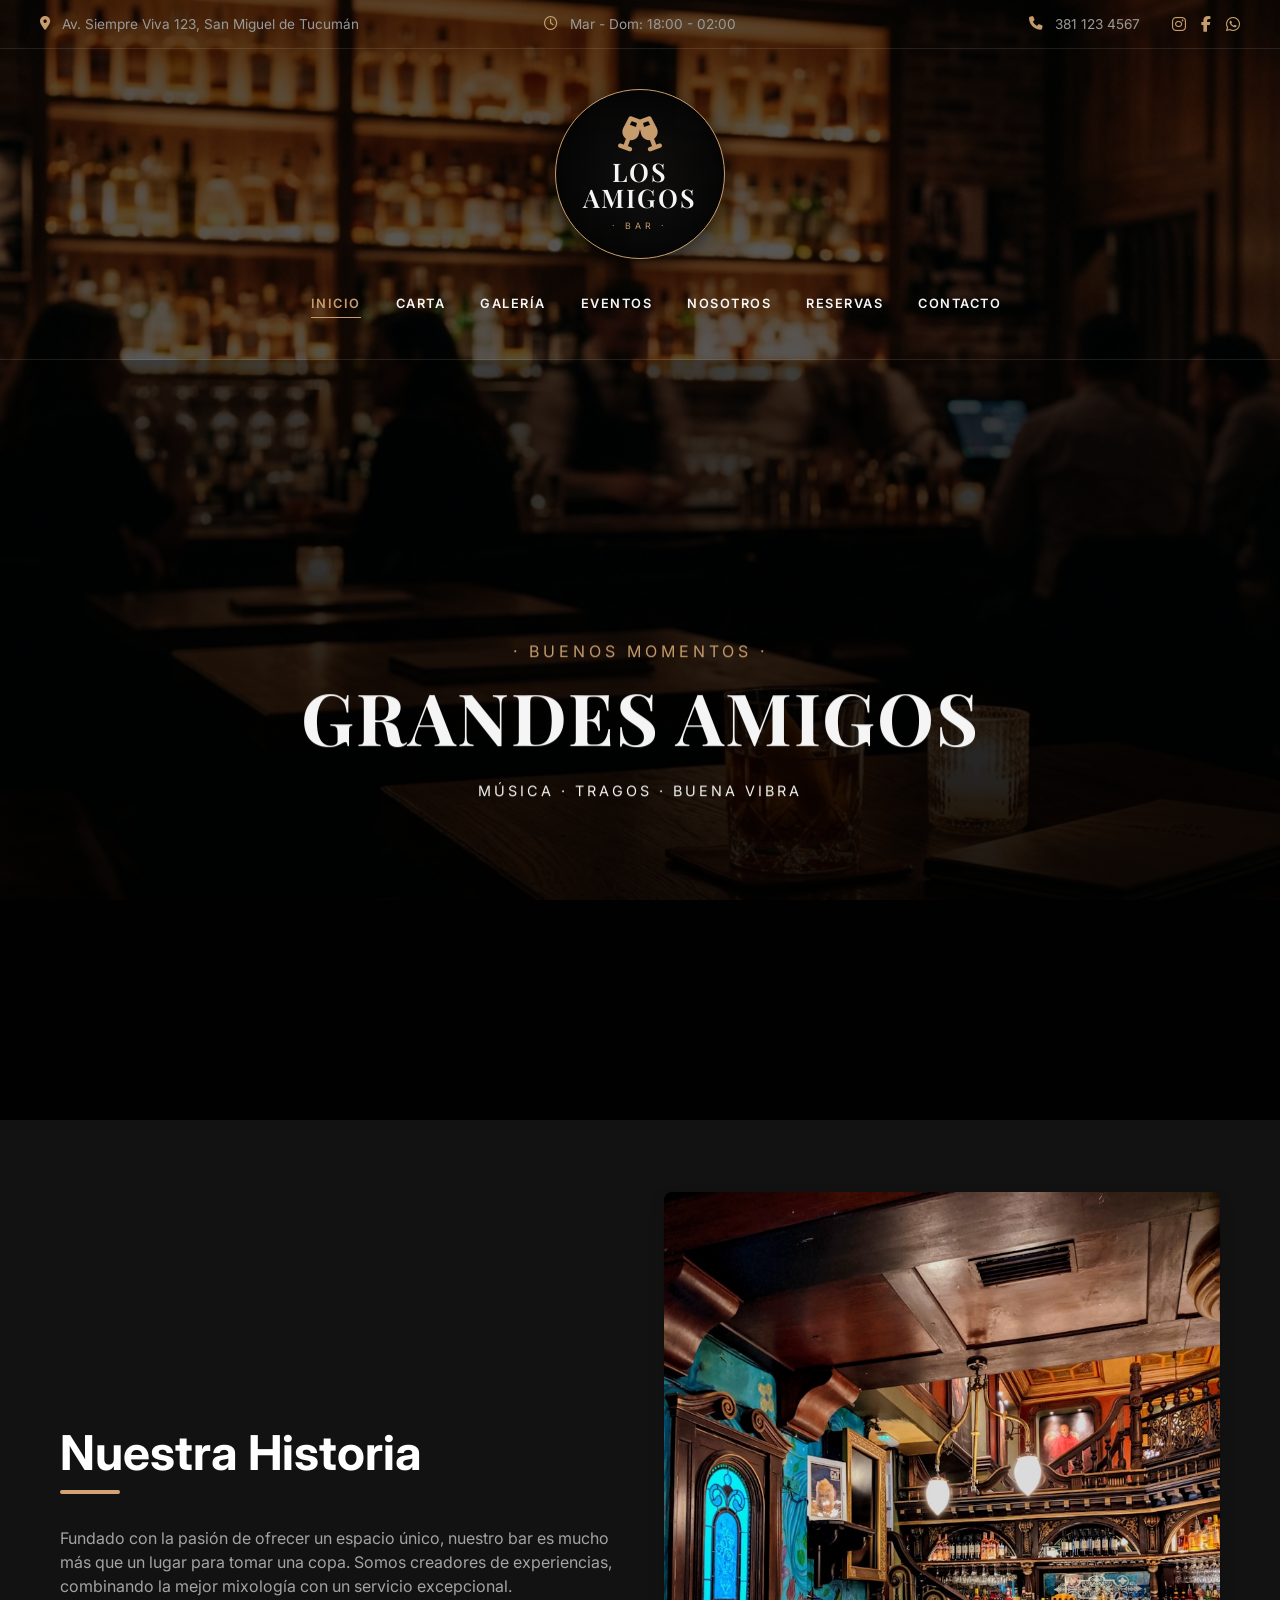
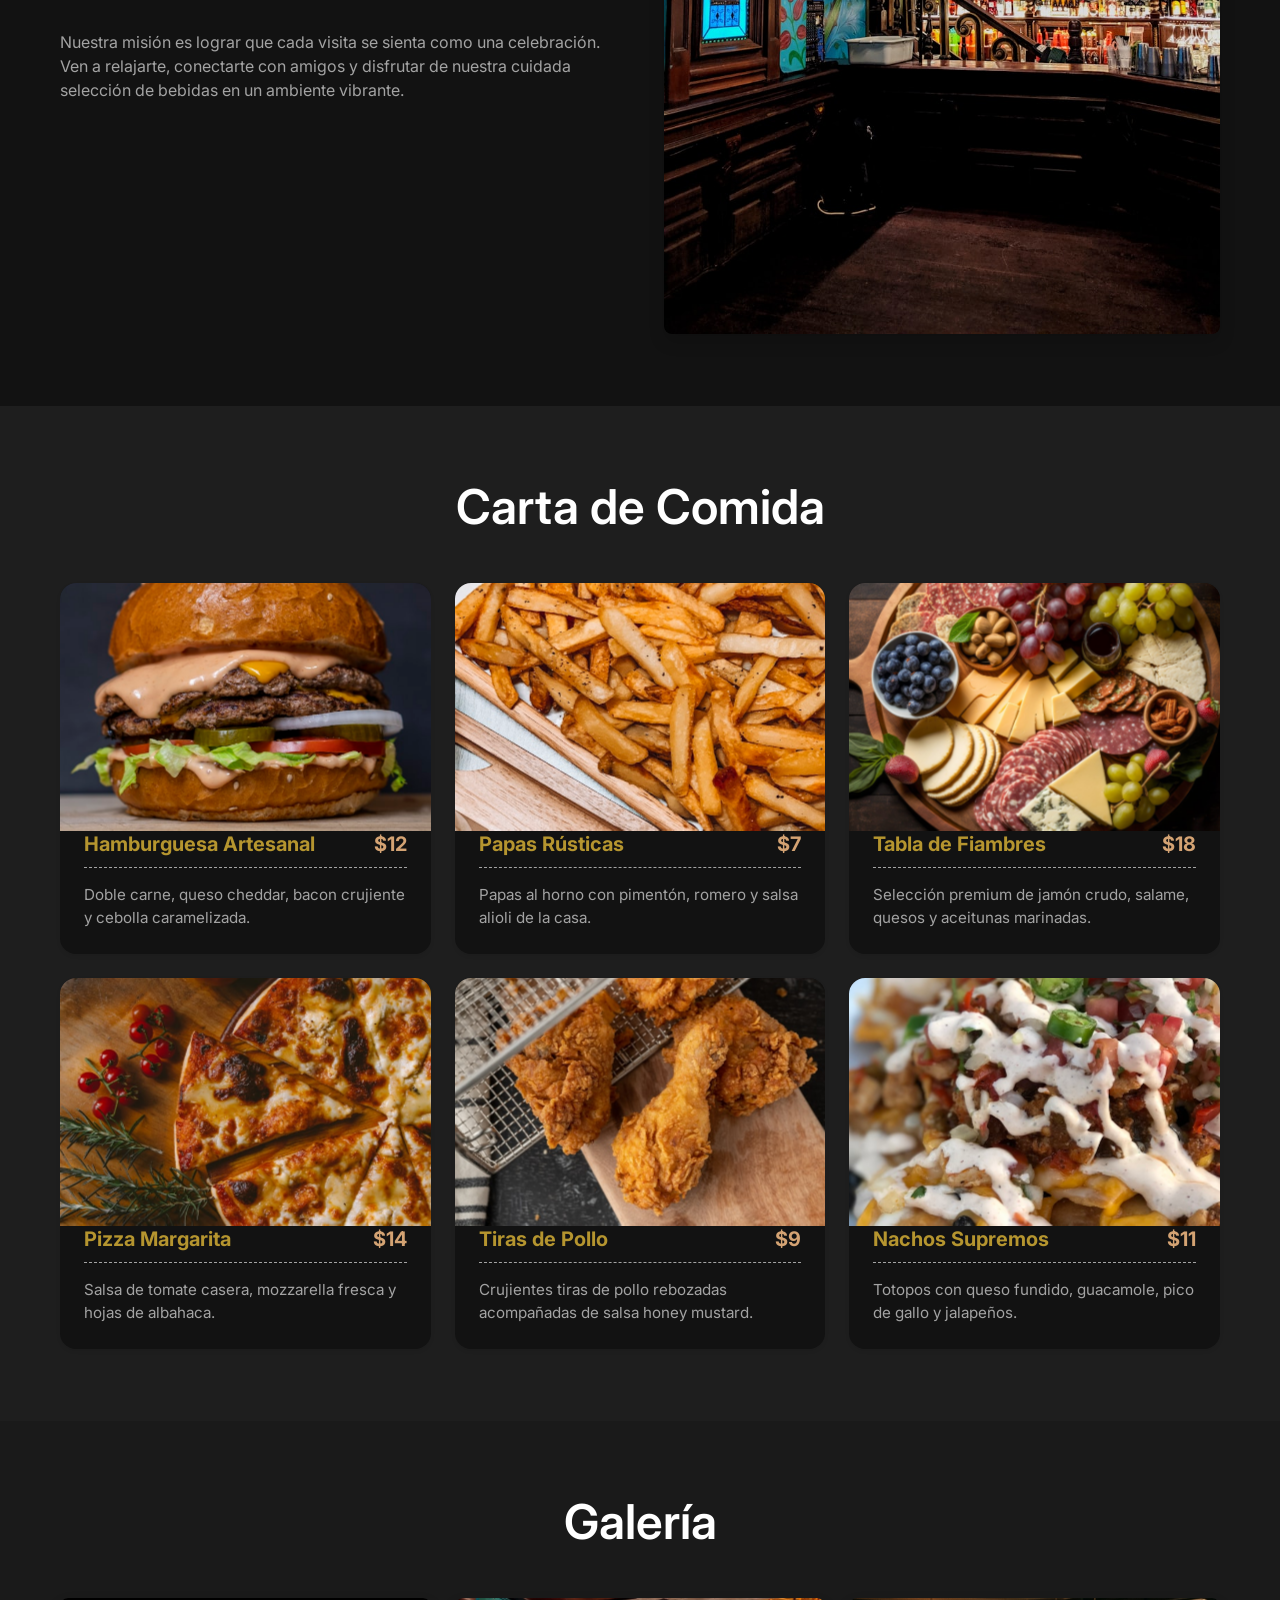
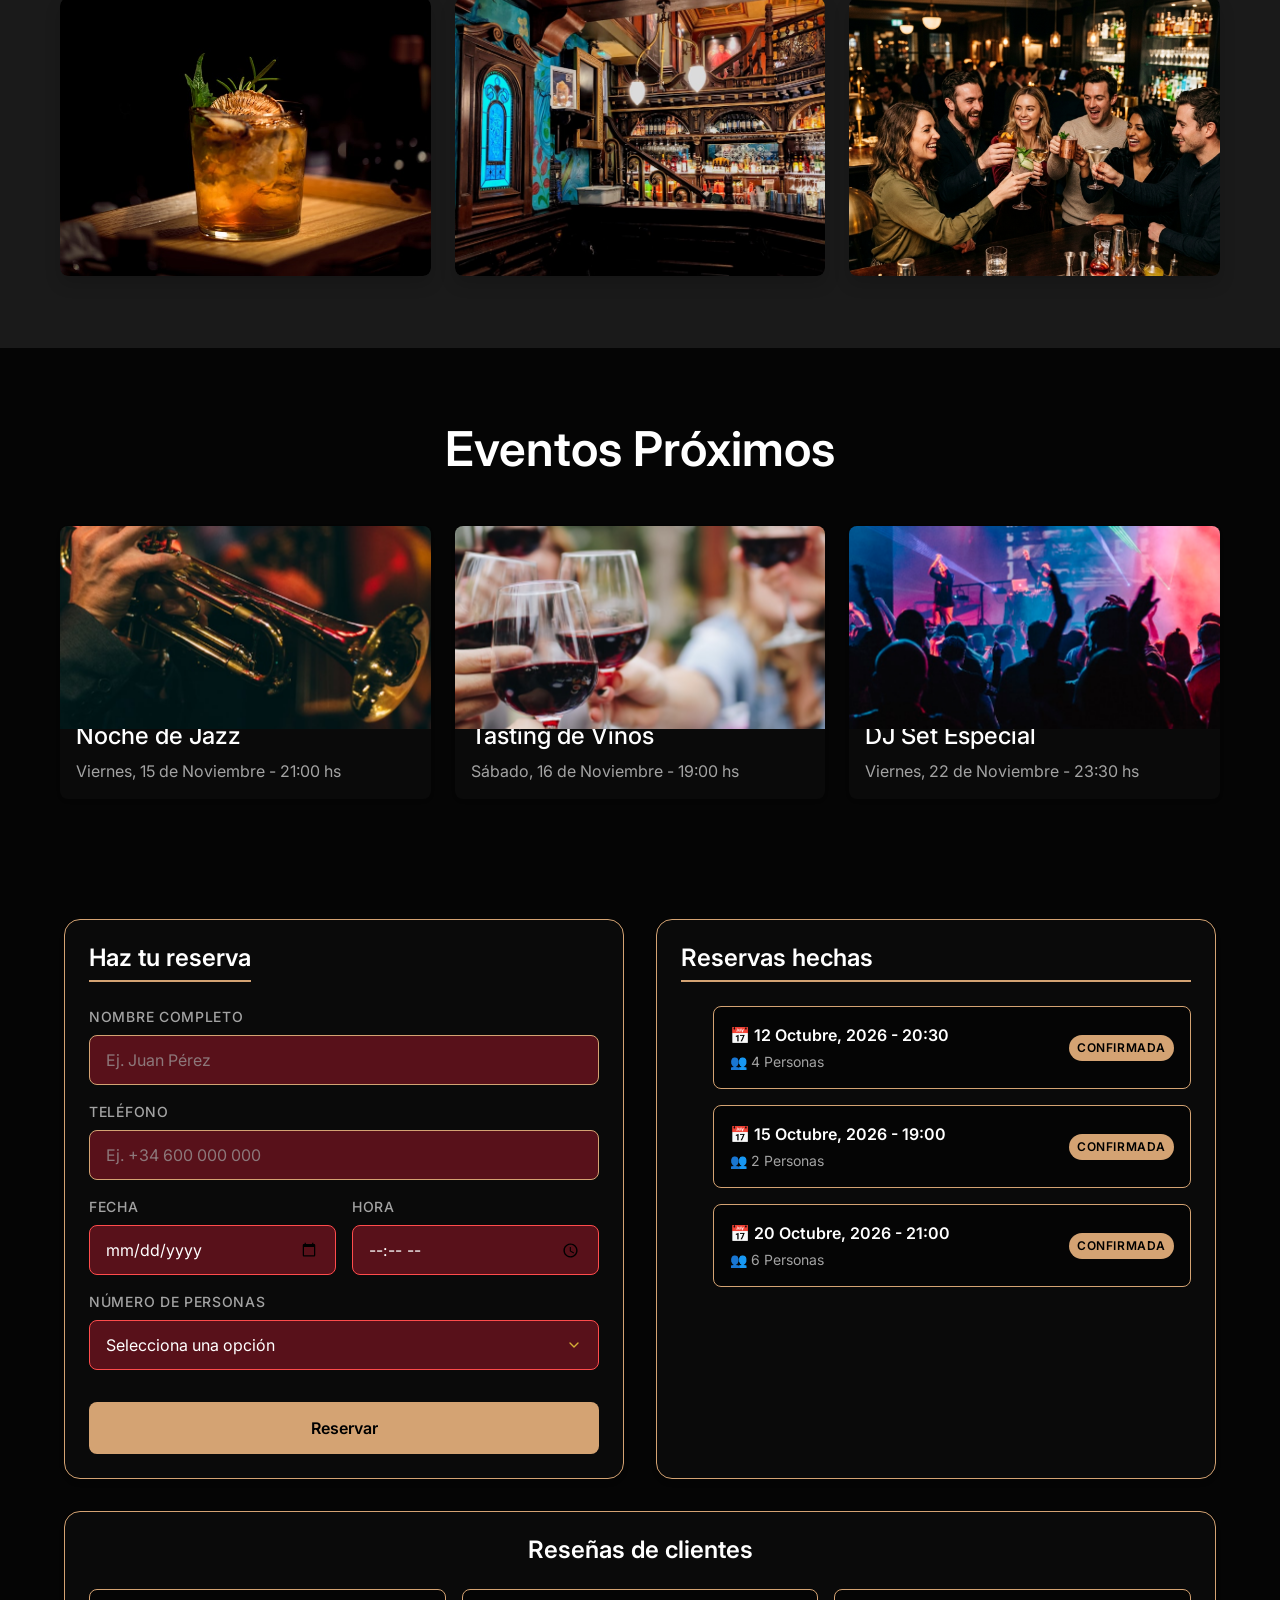
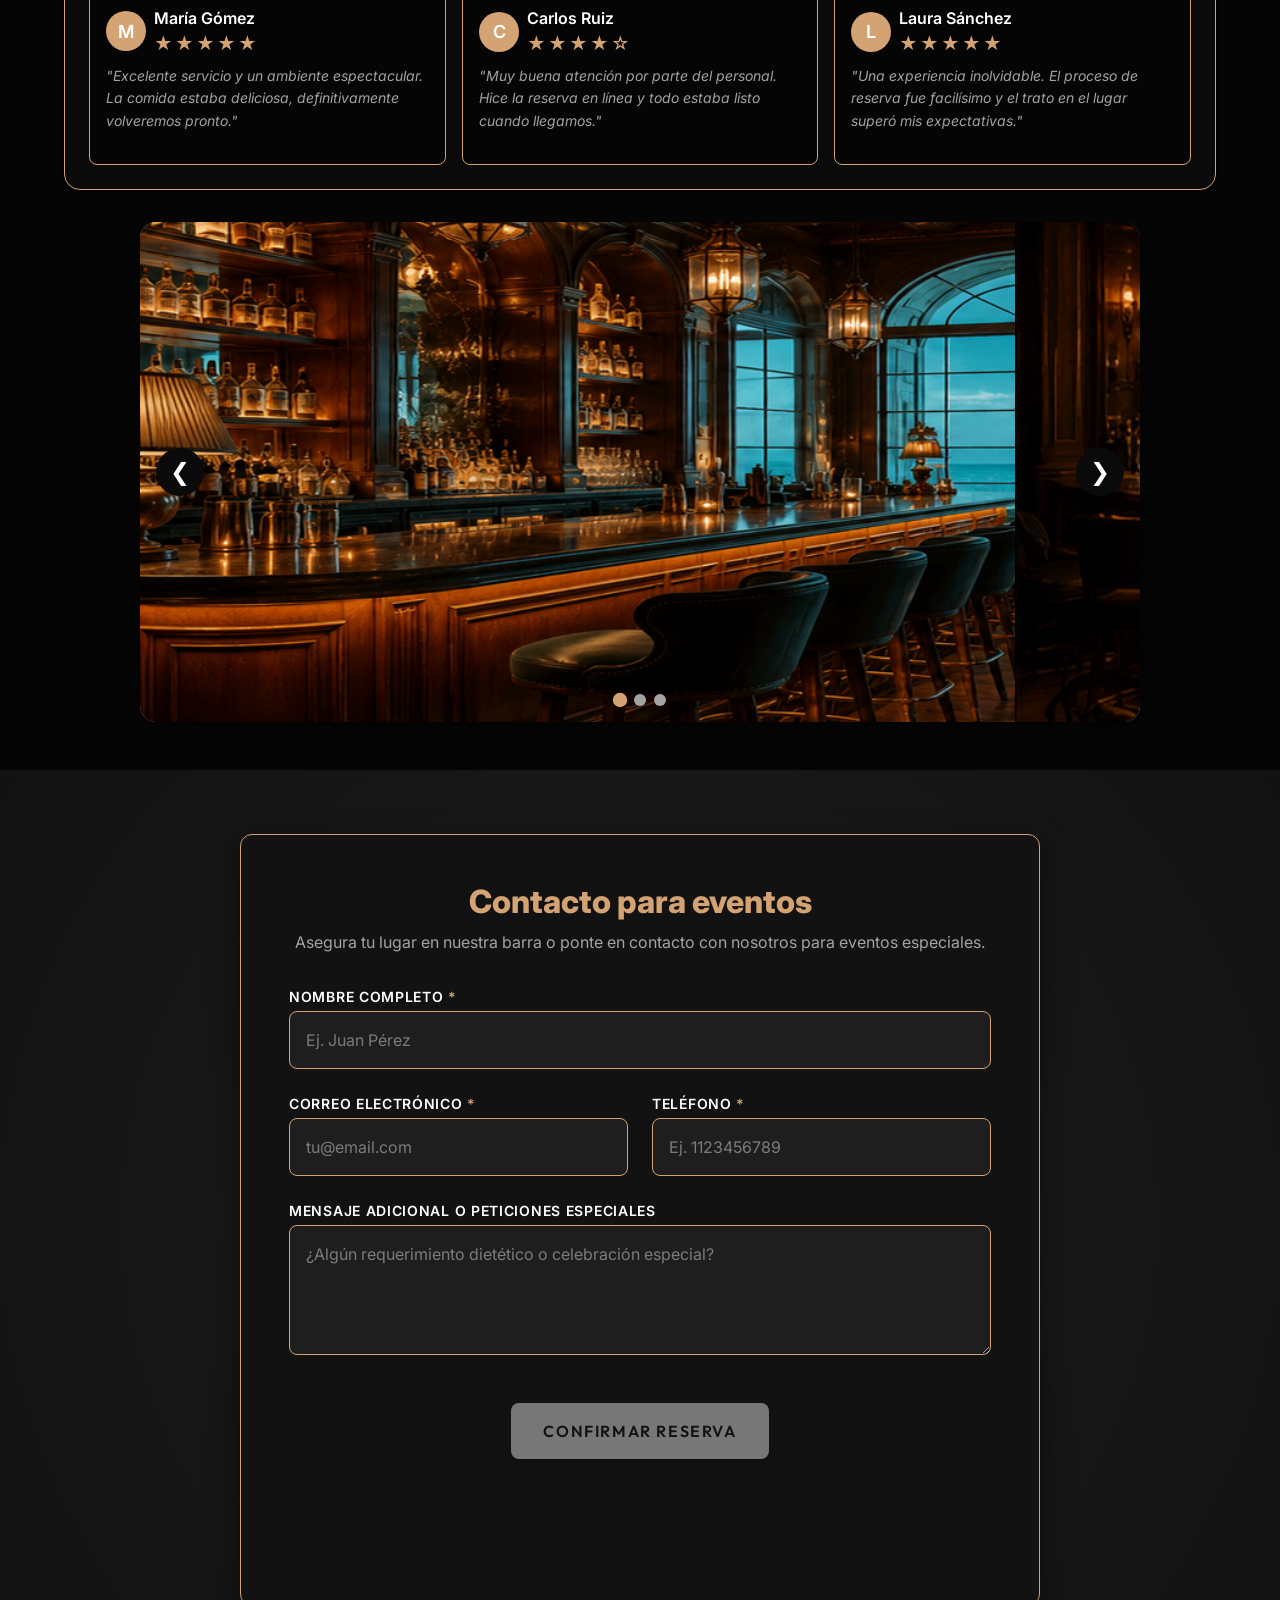
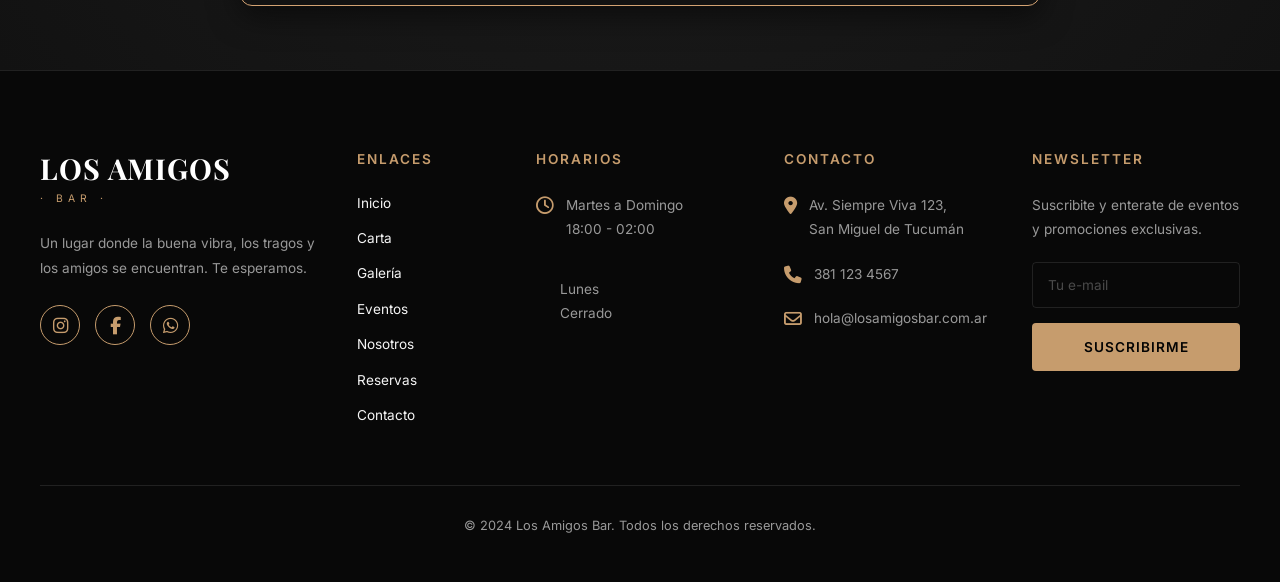
==== commit 70519e72: "fix:solucione los errores posteriores al merge" ====
--- a/client/index.html
+++ b/client/index.html
@@ -1,5 +1,6 @@
 <!DOCTYPE html>
 <html lang="es">
+
 <head>
     <meta charset="UTF-8">
     <meta name="viewport" content="width=device-width, initial-scale=1.0">
@@ -9,7 +10,13 @@
     <!-- Google Fonts -->
     <link rel="preconnect" href="https://fonts.googleapis.com">
     <link rel="preconnect" href="https://fonts.gstatic.com" crossorigin>
-    <link href="https://fonts.googleapis.com/css2?family=Inter:wght@300;400;500;600;700;800&family=Playfair+Display:wght@600;700&family=Outfit:wght@300;400;600;800&display=swap" rel="stylesheet">
+    <link
+        href="https://fonts.googleapis.com/css2?family=Inter:wght@300;400;500;600;700;800&family=Playfair+Display:wght@600;700&family=Outfit:wght@300;400;600;800&display=swap"
+        rel="stylesheet">
+
+    <!-- Bootstrap CSS -->
+    <link href="https://cdn.jsdelivr.net/npm/bootstrap@5.3.3/dist/css/bootstrap.min.css" rel="stylesheet"
+        integrity="sha384-QWTKZyjpPEjISv5WaRU9OFeRpok6YctnYmDr5pNlyT2bRjXh0JMhjY6hW+ALEwIH" crossorigin="anonymous">
 
     <!-- FontAwesome for Icons -->
     <link rel="stylesheet" href="https://cdnjs.cloudflare.com/ajax/libs/font-awesome/6.4.0/css/all.min.css">
@@ -45,6 +52,7 @@
     <!-- Scripts -->
     <script src="js/carousel.js" defer></script>
 </head>
+
 <body>
 
     <!-- Header & Hero Wrapper -->
@@ -113,216 +121,310 @@
 
     <main>
 
-        <!-- About Us Section -->
-        <section id="nosotros" class="about" aria-labelledby="about-title">
-            <div class="container about__wrapper">
-                <div class="about__content">
-                    <h2 id="about-title" class="about__title">Nuestra Historia</h2>
-                    <p class="about__text">Fundado con la pasión de ofrecer un espacio único, nuestro bar es mucho más
-                        que un lugar para tomar una copa. Somos creadores de experiencias, combinando la mejor mixología
-                        con un servicio excepcional.</p>
-                    <p class="about__text">Nuestra misión es lograr que cada visita se sienta como una celebración. Ven
-                        a relajarte, conectarte con amigos y disfrutar de nuestra cuidada selección de bebidas en un
-                        ambiente vibrante.</p>
-                </div>
-                <div class="about__image-wrapper">
-                    <!-- Imagen temática -->
-                    <img src="img/about.jpg"
-                        alt="Bartender preparando un cóctel artesanal en la barra" class="about__image" loading="lazy">
+        <!-- Nuestra Historia -->
+        <section id="nosotros" class="about py-5" aria-labelledby="about-title">
+            <div class="container py-lg-4">
+                <div class="row align-items-center g-4 g-lg-5">
+
+                    <div class="col-12 col-lg-6">
+                        <div class="about__content">
+                            <h2 id="about-title" class="about__title mb-3">
+                                Nuestra Historia
+                            </h2>
+
+                            <p class="about__text mb-3">
+                                Fundado con la pasión de ofrecer un espacio único, nuestro bar es mucho más
+                                que un lugar para tomar una copa. Somos creadores de experiencias, combinando
+                                la mejor mixología con un servicio excepcional.
+                            </p>
+
+                            <p class="about__text mb-0">
+                                Nuestra misión es lograr que cada visita se sienta como una celebración. Ven
+                                a relajarte, conectarte con amigos y disfrutar de nuestra cuidada selección
+                                de bebidas en un ambiente vibrante.
+                            </p>
+                        </div>
+                    </div>
+
+                    <div class="col-12 col-lg-6">
+                        <div class="about__image-wrapper rounded-3 overflow-hidden shadow">
+                            <img src="img/about.jpg" alt="Bartender preparando un cóctel artesanal en la barra"
+                                class="about__image img-fluid w-100 h-100 object-fit-cover" loading="lazy">
+                        </div>
+                    </div>
+
                 </div>
             </div>
         </section>
 
-        <!-- Carta de Tragos Section -->
-        <section id="menu" class="menu" aria-labelledby="menu-title">
-            <div class="container">
-                <h2 id="menu-title" class="menu__title">Nuestros Cócteles Destacados</h2>
-                <div class="carta__grid">
-                    <article class="carta-item">
-                        <img src="img/old-fashioned.jpg" alt="Old Fashioned" class="carta-item__image" loading="lazy">
-                        <div class="carta-item__content">
-                            <div class="carta-item__header">
-                                <h3 class="carta-item__title">Old Fashioned</h3>
-                                <span class="carta-item__price">$10</span>
-                            </div>
-                            <p class="carta-item__desc">Bourbon, azúcar, angostura y un toque de naranja. Un clásico atemporal.</p>
-                        </div>
-                    </article>
-                    <article class="carta-item">
-                        <img src="img/margarita.jpg" alt="Margarita Picante" class="carta-item__image" loading="lazy">
-                        <div class="carta-item__content">
-                            <div class="carta-item__header">
-                                <h3 class="carta-item__title">Margarita Picante</h3>
-                                <span class="carta-item__price">$9</span>
-                            </div>
-                            <p class="carta-item__desc">Tequila, Cointreau, lima fresca y un toque de jalapeño.</p>
-                        </div>
-                    </article>
-                    <article class="carta-item">
-                        <img src="img/espresso-martini.jpg" alt="Espresso Martini" class="carta-item__image" loading="lazy">
-                        <div class="carta-item__content">
-                            <div class="carta-item__header">
-                                <h3 class="carta-item__title">Espresso Martini</h3>
-                                <span class="carta-item__price">$11</span>
-                            </div>
-                            <p class="carta-item__desc">Vodka, licor de café y espresso recién preparado. Perfecto para despertar la noche.</p>
-                        </div>
-                    </article>
-                    <article class="carta-item">
-                        <img src="img/mojito.jpg" alt="Mojito Clásico" class="carta-item__image" loading="lazy">
-                        <div class="carta-item__content">
-                            <div class="carta-item__header">
-                                <h3 class="carta-item__title">Mojito Clásico</h3>
-                                <span class="carta-item__price">$9</span>
-                            </div>
-                            <p class="carta-item__desc">Ron blanco, menta fresca, lima, azúcar y soda. Refrescante y tropical.</p>
-                        </div>
-                    </article>
-                    <article class="carta-item">
-                        <img src="img/negroni.jpg" alt="Negroni" class="carta-item__image" loading="lazy">
-                        <div class="carta-item__content">
-                            <div class="carta-item__header">
-                                <h3 class="carta-item__title">Negroni</h3>
-                                <span class="carta-item__price">$12</span>
-                            </div>
-                            <p class="carta-item__desc">Gin, Campari y vermú dulce a partes iguales. Un clásico italiano inconfundible.</p>
-                        </div>
-                    </article>
-                    <article class="carta-item">
-                        <img src="img/pina-colada.jpg" alt="Piña Colada" class="carta-item__image" loading="lazy">
-                        <div class="carta-item__content">
-                            <div class="carta-item__header">
-                                <h3 class="carta-item__title">Piña Colada</h3>
-                                <span class="carta-item__price">$10</span>
-                            </div>
-                            <p class="carta-item__desc">Ron, crema de coco y jugo de piña batido con hielo. Sabor a paraíso.</p>
-                        </div>
-                    </article>
-                    <article class="carta-item">
-                        <img src="img/gin-tonic.jpg" alt="Gin Tonic Premium" class="carta-item__image" loading="lazy">
-                        <div class="carta-item__content">
-                            <div class="carta-item__header">
-                                <h3 class="carta-item__title">Gin Tonic Premium</h3>
-                                <span class="carta-item__price">$11</span>
-                            </div>
-                            <p class="carta-item__desc">Gin botánico, tónica premium, bayas de enebro y un twist de limón.</p>
-                        </div>
-                    </article>
+        <!-- Nuestros Cócteles Destacados -->
+
+        <!-- Carta de Comida -->
+        <section id="menu-comida" class="menu py-5" aria-labelledby="menu-comida-title">
+            <div class="container py-lg-4">
+
+                <h2 id="menu-comida-title" class="menu__title text-center mb-4 mb-lg-5">
+                    Carta de Comida
+                </h2>
+
+                <div class="row row-cols-1 row-cols-md-2 row-cols-lg-3 g-4">
+
+                    <!-- Hamburguesa -->
+                    <div class="col">
+                        <article class="carta-item card h-100 border-0 shadow-sm overflow-hidden">
+                            <img src="img/hamburguesa.jpg" alt="Hamburguesa Artesanal"
+                                class="carta-item__image card-img-top" loading="lazy">
+
+                            <div class="carta-item__content card-body">
+                                <div class="carta-item__header d-flex justify-content-between align-items-center">
+                                    <h3 class="carta-item__title h5 mb-0">
+                                        Hamburguesa Artesanal
+                                    </h3>
+
+                                    <span class="carta-item__price fw-bold">
+                                        $12
+                                    </span>
+                                </div>
+
+                                <p class="carta-item__desc mb-0">
+                                    Doble carne, queso cheddar, bacon crujiente y cebolla caramelizada.
+                                </p>
+                            </div>
+                        </article>
+                    </div>
+
+                    <!-- Papas -->
+                    <div class="col">
+                        <article class="carta-item card h-100 border-0 shadow-sm overflow-hidden">
+                            <img src="img/papas.jpg" alt="Papas Rústicas" class="carta-item__image card-img-top"
+                                loading="lazy">
+
+                            <div class="carta-item__content card-body">
+                                <div class="carta-item__header d-flex justify-content-between align-items-center">
+                                    <h3 class="carta-item__title h5 mb-0">
+                                        Papas Rústicas
+                                    </h3>
+
+                                    <span class="carta-item__price fw-bold">
+                                        $7
+                                    </span>
+                                </div>
+
+                                <p class="carta-item__desc mb-0">
+                                    Papas al horno con pimentón, romero y salsa alioli de la casa.
+                                </p>
+                            </div>
+                        </article>
+                    </div>
+
+                    <!-- Fiambres -->
+                    <div class="col">
+                        <article class="carta-item card h-100 border-0 shadow-sm overflow-hidden">
+                            <img src="img/fiambre.jpg" alt="Tabla de Fiambres" class="carta-item__image card-img-top"
+                                loading="lazy">
+
+                            <div class="carta-item__content card-body">
+                                <div class="carta-item__header d-flex justify-content-between align-items-center">
+                                    <h3 class="carta-item__title h5 mb-0">
+                                        Tabla de Fiambres
+                                    </h3>
+
+                                    <span class="carta-item__price fw-bold">
+                                        $18
+                                    </span>
+                                </div>
+
+                                <p class="carta-item__desc mb-0">
+                                    Selección premium de jamón crudo, salame, quesos y aceitunas marinadas.
+                                </p>
+                            </div>
+                        </article>
+                    </div>
+
+                    <!-- Pizza -->
+                    <div class="col">
+                        <article class="carta-item card h-100 border-0 shadow-sm overflow-hidden">
+                            <img src="img/pizza.jpg" alt="Pizza Margarita" class="carta-item__image card-img-top"
+                                loading="lazy">
+
+                            <div class="carta-item__content card-body">
+                                <div class="carta-item__header d-flex justify-content-between align-items-center">
+                                    <h3 class="carta-item__title h5 mb-0">
+                                        Pizza Margarita
+                                    </h3>
+
+                                    <span class="carta-item__price fw-bold">
+                                        $14
+                                    </span>
+                                </div>
+
+                                <p class="carta-item__desc mb-0">
+                                    Salsa de tomate casera, mozzarella fresca y hojas de albahaca.
+                                </p>
+                            </div>
+                        </article>
+                    </div>
+
+                    <!-- Tiras de Pollo -->
+                    <div class="col">
+                        <article class="carta-item card h-100 border-0 shadow-sm overflow-hidden">
+                            <img src="img/pollo.jpg" alt="Tiras de Pollo" class="carta-item__image card-img-top"
+                                loading="lazy">
+
+                            <div class="carta-item__content card-body">
+                                <div class="carta-item__header d-flex justify-content-between align-items-center">
+                                    <h3 class="carta-item__title h5 mb-0">
+                                        Tiras de Pollo
+                                    </h3>
+
+                                    <span class="carta-item__price fw-bold">
+                                        $9
+                                    </span>
+                                </div>
+
+                                <p class="carta-item__desc mb-0">
+                                    Crujientes tiras de pollo rebozadas acompañadas de salsa honey mustard.
+                                </p>
+                            </div>
+                        </article>
+                    </div>
+
+                    <!-- Nachos -->
+                    <div class="col">
+                        <article class="carta-item card h-100 border-0 shadow-sm overflow-hidden">
+                            <img src="img/nachos.jpg" alt="Nachos Supremos" class="carta-item__image card-img-top"
+                                loading="lazy">
+
+                            <div class="carta-item__content card-body">
+                                <div class="carta-item__header d-flex justify-content-between align-items-center">
+                                    <h3 class="carta-item__title h5 mb-0">
+                                        Nachos Supremos
+                                    </h3>
+
+                                    <span class="carta-item__price fw-bold">
+                                        $11
+                                    </span>
+                                </div>
+
+                                <p class="carta-item__desc mb-0">
+                                    Totopos con queso fundido, guacamole, pico de gallo y jalapeños.
+                                </p>
+                            </div>
+                        </article>
+                    </div>
+
                 </div>
             </div>
         </section>
 
-        <!-- Menu de Comida Section -->
-        <section id="menu-comida" class="menu" aria-labelledby="menu-comida-title">
-            <div class="container">
-                <h2 id="menu-comida-title" class="menu__title">Carta de Comida</h2>
-                <div class="carta__grid">
-                    <article class="carta-item">
-                        <img src="img/hamburguesa.jpg" alt="Hamburguesa Artesanal" class="carta-item__image" loading="lazy">
-                        <div class="carta-item__content">
-                            <div class="carta-item__header">
-                                <h3 class="carta-item__title">Hamburguesa Artesanal</h3>
-                                <span class="carta-item__price">$12</span>
-                            </div>
-                            <p class="carta-item__desc">Doble carne, queso cheddar, bacon crujiente y cebolla caramelizada.</p>
-                        </div>
-                    </article>
-                    <article class="carta-item">
-                        <img src="img/papas.jpg" alt="Papas Rústicas" class="carta-item__image" loading="lazy">
-                        <div class="carta-item__content">
-                            <div class="carta-item__header">
-                                <h3 class="carta-item__title">Papas Rústicas</h3>
-                                <span class="carta-item__price">$7</span>
-                            </div>
-                            <p class="carta-item__desc">Papas al horno con pimentón, romero y salsa alioli de la casa.</p>
-                        </div>
-                    </article>
-                    <article class="carta-item">
-                        <img src="img/fiambre.jpg" alt="Tabla de Fiambres" class="carta-item__image" loading="lazy">
-                        <div class="carta-item__content">
-                            <div class="carta-item__header">
-                                <h3 class="carta-item__title">Tabla de Fiambres</h3>
-                                <span class="carta-item__price">$18</span>
-                            </div>
-                            <p class="carta-item__desc">Selección premium de jamón crudo, salame, quesos y aceitunas marinadas.</p>
-                        </div>
-                    </article>
-                    <article class="carta-item">
-                        <img src="img/pizza.jpg" alt="Pizza Margarita" class="carta-item__image" loading="lazy">
-                        <div class="carta-item__content">
-                            <div class="carta-item__header">
-                                <h3 class="carta-item__title">Pizza Margarita</h3>
-                                <span class="carta-item__price">$14</span>
-                            </div>
-                            <p class="carta-item__desc">Salsa de tomate casera, mozzarella fresca y hojas de albahaca.</p>
-                        </div>
-                    </article>
-                    <article class="carta-item">
-                        <img src="img/pollo.jpg" alt="Tiras de Pollo" class="carta-item__image" loading="lazy">
-                        <div class="carta-item__content">
-                            <div class="carta-item__header">
-                                <h3 class="carta-item__title">Tiras de Pollo</h3>
-                                <span class="carta-item__price">$9</span>
-                            </div>
-                            <p class="carta-item__desc">Crujientes tiras de pollo rebozadas acompañadas de salsa honey mustard.</p>
-                        </div>
-                    </article>
-                    <article class="carta-item">
-                        <img src="img/nachos.jpg" alt="Nachos Supremos" class="carta-item__image" loading="lazy">
-                        <div class="carta-item__content">
-                            <div class="carta-item__header">
-                                <h3 class="carta-item__title">Nachos Supremos</h3>
-                                <span class="carta-item__price">$11</span>
-                            </div>
-                            <p class="carta-item__desc">Totopos con queso fundido, guacamole, pico de gallo y jalapeños.</p>
-                        </div>
-                    </article>
+        <!-- Galería -->
+        <section id="galeria" class="gallery py-5" aria-labelledby="gallery-title">
+            <div class="container py-lg-4">
+
+                <h2 id="gallery-title" class="gallery__title text-center mb-4 mb-lg-5">
+                    Galería
+                </h2>
+
+                <div class="row g-3 g-lg-4">
+
+                    <div class="col-12 col-md-4">
+                        <div class="ratio ratio-4x3 gallery__item overflow-hidden rounded-3 shadow">
+                            <img src="img/cocteles-barra.jpg" alt="Cócteles en la barra"
+                                class="img-fluid w-100 h-100 object-fit-cover gallery__image" loading="lazy">
+                        </div>
+                    </div>
+
+                    <div class="col-12 col-md-4">
+                        <div class="ratio ratio-4x3 gallery__item overflow-hidden rounded-3 shadow">
+                            <img src="img/about.jpg" alt="Ambiente del bar"
+                                class="img-fluid w-100 h-100 object-fit-cover gallery__image" loading="lazy">
+                        </div>
+                    </div>
+
+                    <div class="col-12 col-md-4">
+                        <div class="ratio ratio-4x3 gallery__item overflow-hidden rounded-3 shadow">
+                            <img src="img/amigos-brindando.jpg" alt="Amigos brindando"
+                                class="img-fluid w-100 h-100 object-fit-cover gallery__image" loading="lazy">
+                        </div>
+                    </div>
+
                 </div>
             </div>
         </section>
 
-        <!-- Galería Section -->
-        <section id="galeria" class="gallery" aria-labelledby="gallery-title">
-            <div class="container">
-                <h2 id="gallery-title" class="gallery__title">Galería</h2>
-                <div class="gallery__grid">
-                    <img src="img/cocteles-barra.jpg" alt="Cócteles en la barra" class="gallery__image" loading="lazy">
-                    <img src="img/about.jpg" alt="Ambiente del bar" class="gallery__image" loading="lazy">
-                    <img src="img/amigos-brindando.jpg" alt="Amigos brindando" class="gallery__image" loading="lazy">
+        <!-- Eventos Próximos -->
+        <section id="eventos" class="events py-5" aria-labelledby="events-title">
+            <div class="container py-lg-4">
+
+                <h2 id="events-title" class="events__title text-center mb-4 mb-lg-5">
+                    Eventos Próximos
+                </h2>
+
+                <div class="row row-cols-1 row-cols-md-2 row-cols-lg-3 g-4">
+
+                    <!-- Noche de Jazz -->
+                    <div class="col">
+                        <article class="events__item card h-100 border-0 shadow-sm overflow-hidden">
+
+                            <img src="img/jazz.jpg" alt="Noche de Jazz" class="events__image card-img-top"
+                                loading="lazy">
+
+                            <div class="events__item-content card-body d-flex flex-column">
+                                <h3 class="events__item-title h5 mb-2">
+                                    Noche de Jazz
+                                </h3>
+
+                                <p class="events__item-date mt-auto mb-0">
+                                    Viernes, 15 de Noviembre - 21:00 hs
+                                </p>
+                            </div>
+
+                        </article>
+                    </div>
+
+                    <!-- Tasting de Vinos -->
+                    <div class="col">
+                        <article class="events__item card h-100 border-0 shadow-sm overflow-hidden">
+
+                            <img src="img/vinos.jpg" alt="Tasting de Vinos" class="events__image card-img-top"
+                                loading="lazy">
+
+                            <div class="events__item-content card-body d-flex flex-column">
+                                <h3 class="events__item-title h5 mb-2">
+                                    Tasting de Vinos
+                                </h3>
+
+                                <p class="events__item-date mt-auto mb-0">
+                                    Sábado, 16 de Noviembre - 19:00 hs
+                                </p>
+                            </div>
+
+                        </article>
+                    </div>
+
+                    <!-- DJ Set -->
+                    <div class="col">
+                        <article class="events__item card h-100 border-0 shadow-sm overflow-hidden">
+
+                            <img src="img/dj.jpg" alt="DJ Set Especial" class="events__image card-img-top"
+                                loading="lazy">
+
+                            <div class="events__item-content card-body d-flex flex-column">
+                                <h3 class="events__item-title h5 mb-2">
+                                    DJ Set Especial
+                                </h3>
+
+                                <p class="events__item-date mt-auto mb-0">
+                                    Viernes, 22 de Noviembre - 23:30 hs
+                                </p>
+                            </div>
+
+                        </article>
+                    </div>
+
                 </div>
             </div>
         </section>
-
-        <!-- Eventos Próximos Section -->
-        <section id="eventos" class="events" aria-labelledby="events-title">
-            <div class="container">
-                <h2 id="events-title" class="events__title">Eventos Próximos</h2>
-                <div class="events__list">
-                    <div class="events__item">
-                        <img src="img/jazz.jpg" alt="Noche de Jazz" class="events__image" loading="lazy">
-                        <div class="events__item-content">
-                            <h3 class="events__item-title">Noche de Jazz</h3>
-                            <p class="events__item-date">Viernes, 15 de Noviembre - 21:00 hs</p>
-                        </div>
-                    </div>
-                    <div class="events__item">
-                        <img src="img/vinos.jpg" alt="Tasting de Vinos" class="events__image" loading="lazy">
-                        <div class="events__item-content">
-                            <h3 class="events__item-title">Tasting de Vinos</h3>
-                            <p class="events__item-date">Sábado, 16 de Noviembre - 19:00 hs</p>
-                        </div>
-                    </div>
-                    <div class="events__item">
-                        <img src="img/dj.jpg" alt="DJ Set Especial" class="events__image" loading="lazy">
-                        <div class="events__item-content">
-                            <h3 class="events__item-title">DJ Set Especial</h3>
-                            <p class="events__item-date">Viernes, 22 de Noviembre - 23:30 hs</p>
-                        </div>
-                    </div>
-                </div>
-            </div>
-        </section>
-
         <section id="reservas" class="booking-section">
 
             <div class="booking-section__top-cards">
@@ -410,7 +512,8 @@
                                 <div class="review-item__rating">★★★★★</div>
                             </div>
                         </div>
-                        <p class="review-item__text">"Excelente servicio y un ambiente espectacular. La comida estaba deliciosa, definitivamente volveremos pronto."</p>
+                        <p class="review-item__text">"Excelente servicio y un ambiente espectacular. La comida estaba
+                            deliciosa, definitivamente volveremos pronto."</p>
                     </div>
                     <div class="review-item">
                         <div class="review-item__header">
@@ -420,7 +523,8 @@
                                 <div class="review-item__rating">★★★★☆</div>
                             </div>
                         </div>
-                        <p class="review-item__text">"Muy buena atención por parte del personal. Hice la reserva en línea y todo estaba listo cuando llegamos."</p>
+                        <p class="review-item__text">"Muy buena atención por parte del personal. Hice la reserva en
+                            línea y todo estaba listo cuando llegamos."</p>
                     </div>
                     <div class="review-item">
                         <div class="review-item__header">
@@ -430,7 +534,8 @@
                                 <div class="review-item__rating">★★★★★</div>
                             </div>
                         </div>
-                        <p class="review-item__text">"Una experiencia inolvidable. El proceso de reserva fue facilísimo y el trato en el lugar superó mis expectativas."</p>
+                        <p class="review-item__text">"Una experiencia inolvidable. El proceso de reserva fue facilísimo
+                            y el trato en el lugar superó mis expectativas."</p>
                     </div>
                 </div>
             </div>
@@ -471,29 +576,34 @@
                         <legend id="form-title" class="sr-only">Información de Reserva</legend>
 
                         <div class="input-wrapper">
-                            <label for="full-name">Nombre completo <span class="required" aria-hidden="true">*</span></label>
-                            <input type="text" id="full-name" name="full-name" required minlength="3" placeholder="Ej. Juan Pérez" autocomplete="name">
-                            <span class="error-message" aria-live="polite">Por favor, ingresa tu nombre (mín. 3 caracteres).</span>
+                            <label for="full-name">Nombre completo <span class="required"
+                                    aria-hidden="true">*</span></label>
+                            <input type="text" id="full-name" name="full-name" required minlength="3"
+                                placeholder="Ej. Juan Pérez" autocomplete="name">
+                            <span class="error-message" aria-live="polite">Por favor, ingresa tu nombre (mín. 3
+                                caracteres).</span>
                         </div>
 
                         <div class="input-wrapper">
-                            <label for="email">Correo electrónico <span class="required" aria-hidden="true">*</span></label>
-                            <input type="email" id="email" name="email" required placeholder="tu@email.com" autocomplete="email">
+                            <label for="email">Correo electrónico <span class="required"
+                                    aria-hidden="true">*</span></label>
+                            <input type="email" id="email" name="email" required placeholder="tu@email.com"
+                                autocomplete="email">
                             <span class="error-message" aria-live="polite">Ingresa un correo electrónico válido.</span>
                         </div>
 
                         <div class="input-wrapper">
                             <label for="phone">Teléfono <span class="required" aria-hidden="true">*</span></label>
-                            <input type="tel" id="phone" name="phone" required pattern="[0-9]{8,15}" placeholder="Ej. 1123456789">
-                            <span class="error-message" aria-live="polite">Ingresa un teléfono válido (solo números, 8-15 dígitos).</span>
-                        </div>
-
-                        <div class="row-group">
-                            
+                            <input type="tel" id="phone" name="phone" required pattern="[0-9]{8,15}"
+                                placeholder="Ej. 1123456789">
+                            <span class="error-message" aria-live="polite">Ingresa un teléfono válido (solo números,
+                                8-15 dígitos).</span>
+                        </div>
 
                         <div class="input-wrapper full-width">
                             <label for="message">Mensaje adicional o peticiones especiales</label>
-                            <textarea id="message" name="message" rows="4" placeholder="¿Algún requerimiento dietético o celebración especial?"></textarea>
+                            <textarea id="message" name="message" rows="4"
+                                placeholder="¿Algún requerimiento dietético o celebración especial?"></textarea>
                         </div>
                     </fieldset>
 
@@ -514,7 +624,8 @@
             <section class="footer-col">
                 <h3 class="footer-logo">LOS AMIGOS</h3>
                 <span class="footer-logo-sub">· BAR ·</span>
-                <p class="footer-text">Un lugar donde la buena vibra, los tragos y los amigos se encuentran. Te esperamos.</p>
+                <p class="footer-text">Un lugar donde la buena vibra, los tragos y los amigos se encuentran. Te
+                    esperamos.</p>
                 <div class="footer-social">
                     <a href="#" aria-label="Instagram"><i class="fa-brands fa-instagram"></i></a>
                     <a href="#" aria-label="Facebook"><i class="fa-brands fa-facebook-f"></i></a>
@@ -560,7 +671,8 @@
                 <address style="font-style: normal;">
                     <div class="footer-contact-item">
                         <i class="fa-solid fa-location-dot"></i>
-                        <p class="footer-text" style="margin-bottom:0">Av. Siempre Viva 123,<br>San Miguel de Tucumán</p>
+                        <p class="footer-text" style="margin-bottom:0">Av. Siempre Viva 123,<br>San Miguel de Tucumán
+                        </p>
                     </div>
                     <div class="footer-contact-item">
                         <i class="fa-solid fa-phone"></i>
@@ -607,5 +719,10 @@
             }
         });
     </script>
+    <!-- Bootstrap JS -->
+    <script src="https://cdn.jsdelivr.net/npm/bootstrap@5.3.3/dist/js/bootstrap.bundle.min.js"
+        integrity="sha384-YvpcrYf0tY3lHB60NNkmxc5s9fDVZLESaAA55NDzOxhy9GkcIdslK1eN7N6jIeHz"
+        crossorigin="anonymous"></script>
 </body>
-</html>
+
+</html>
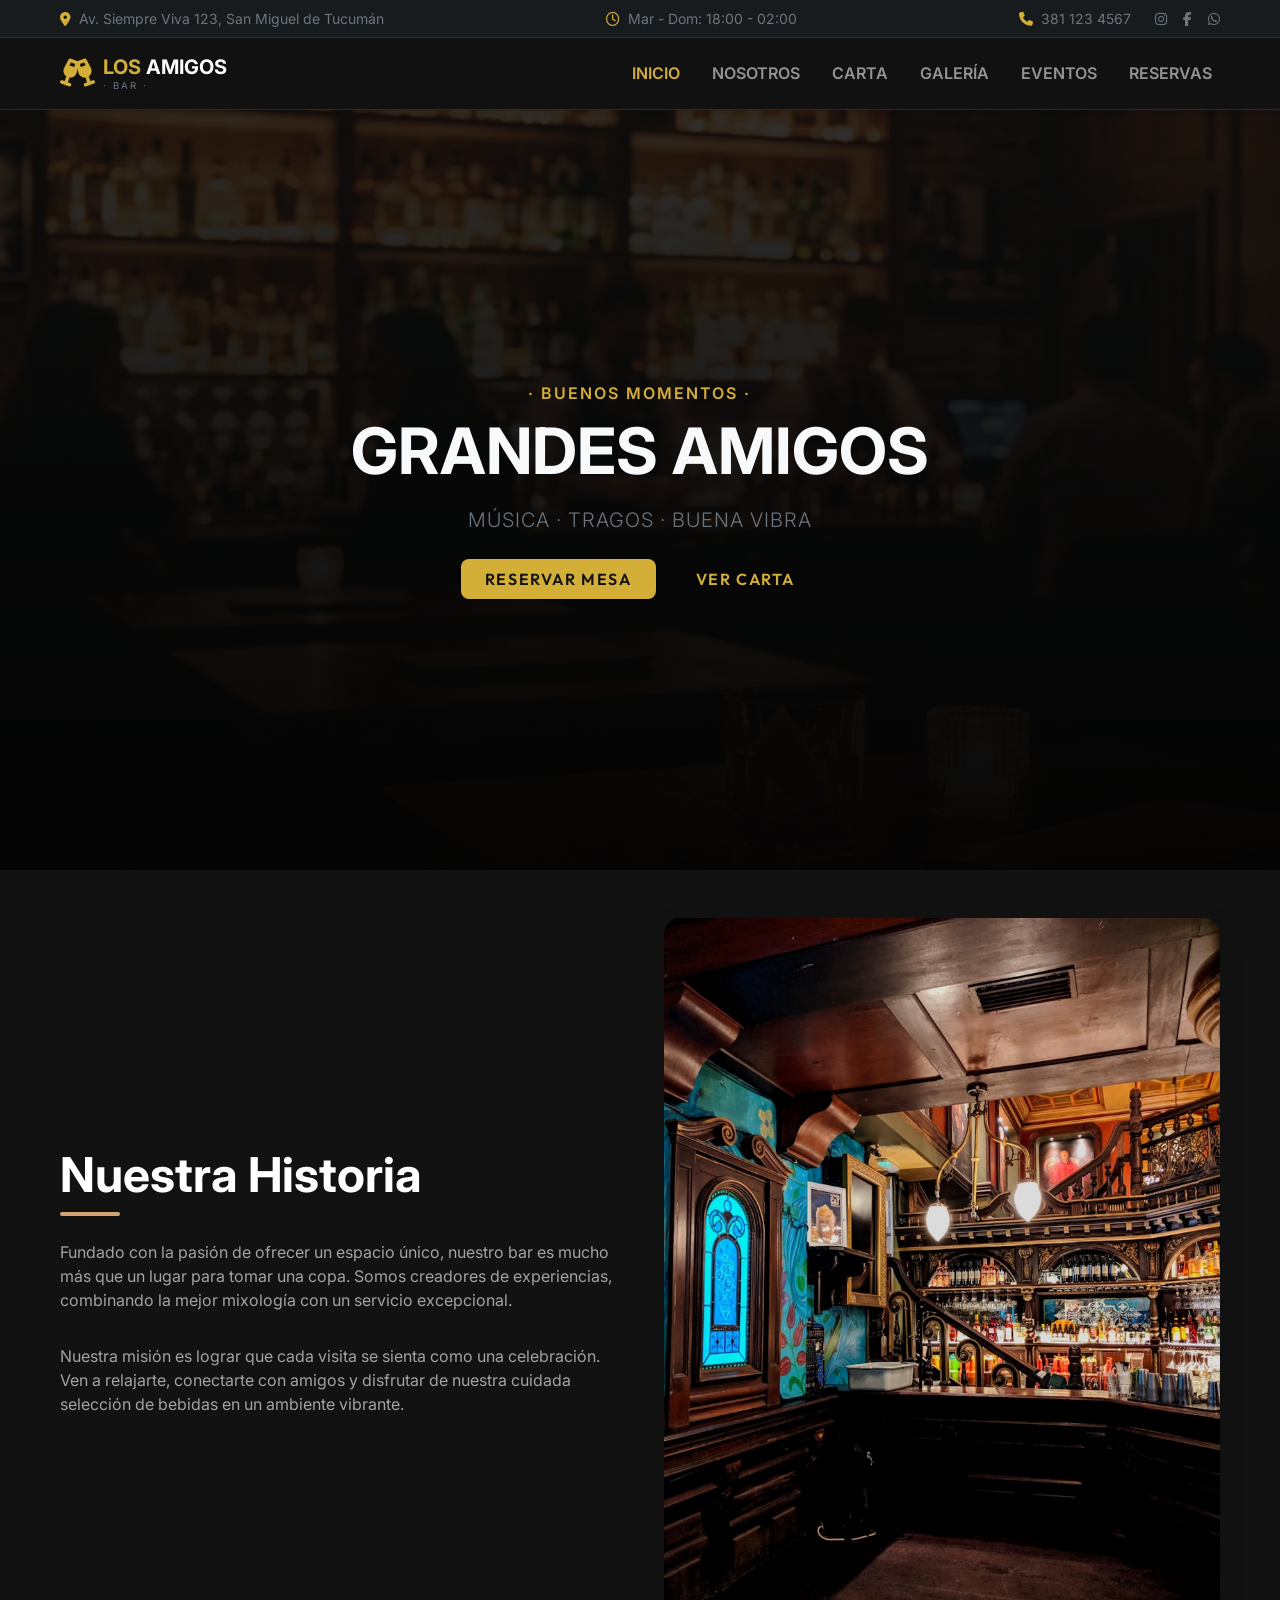
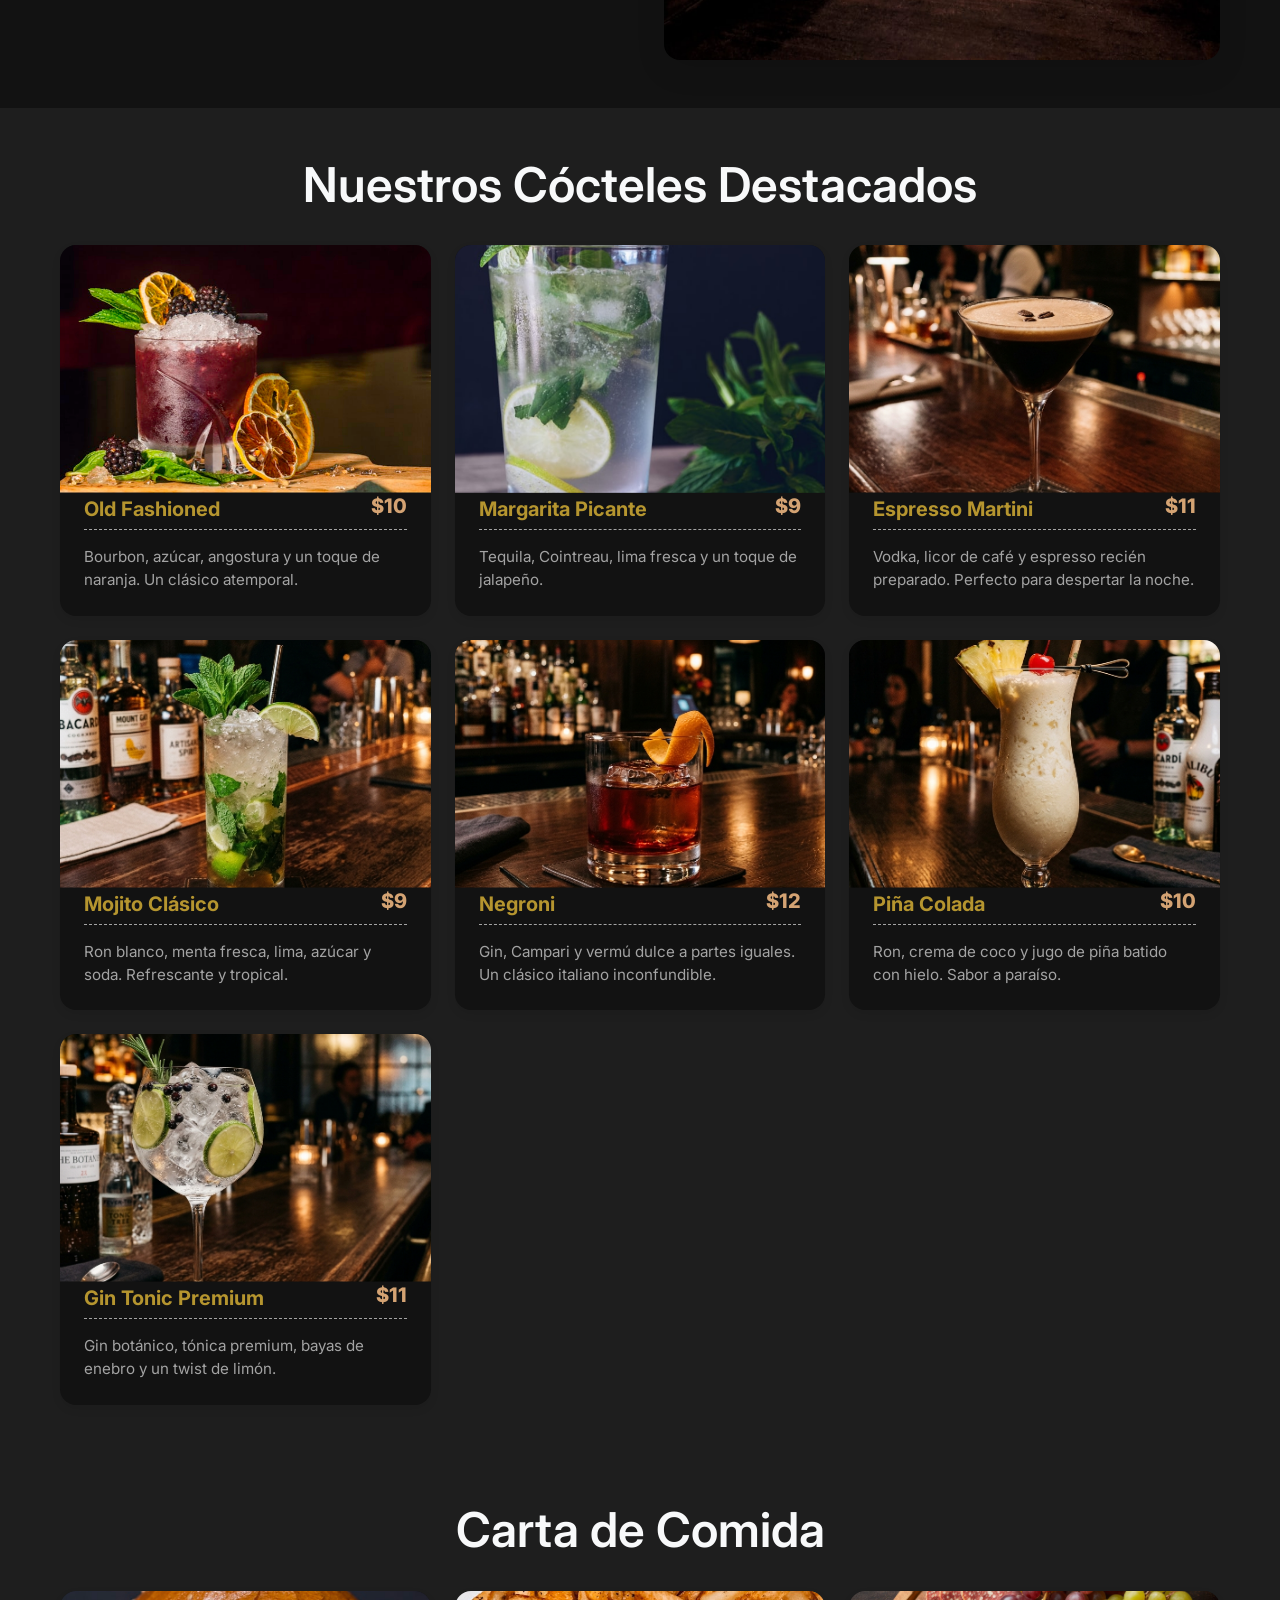
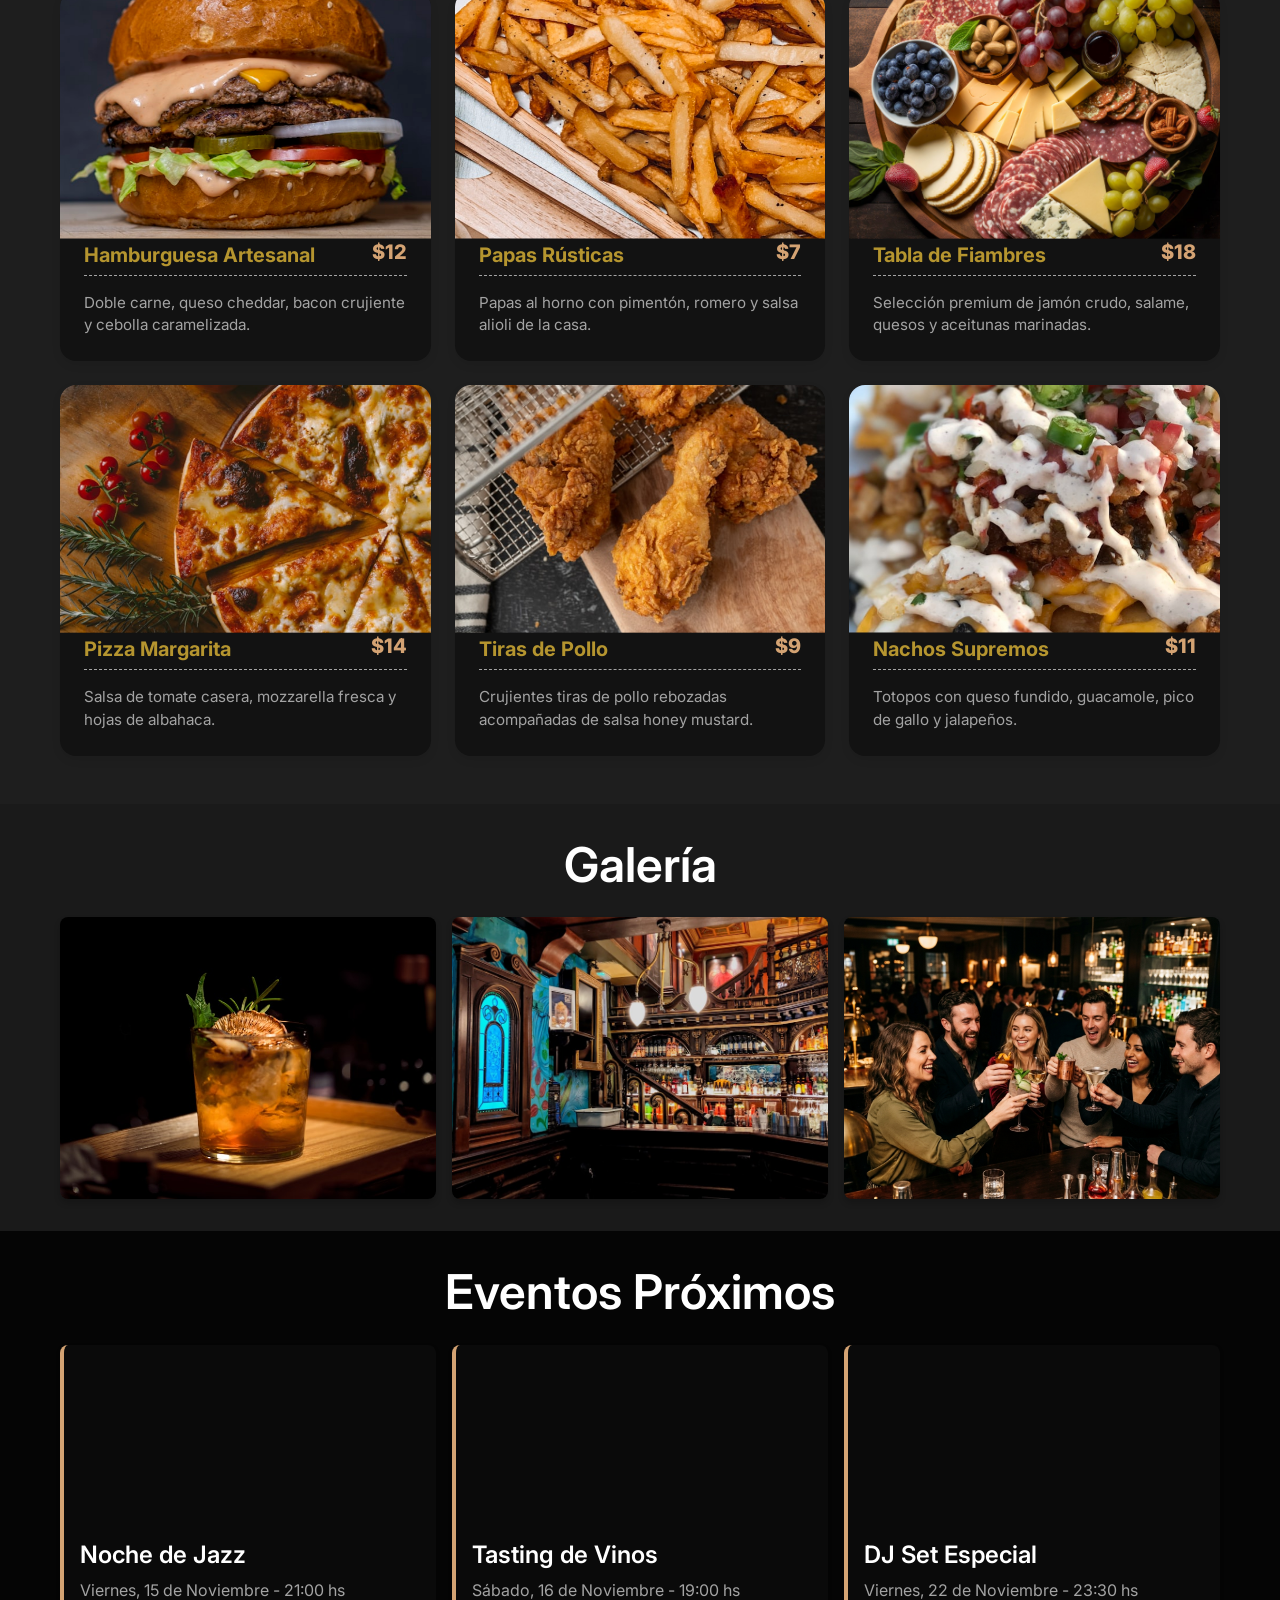
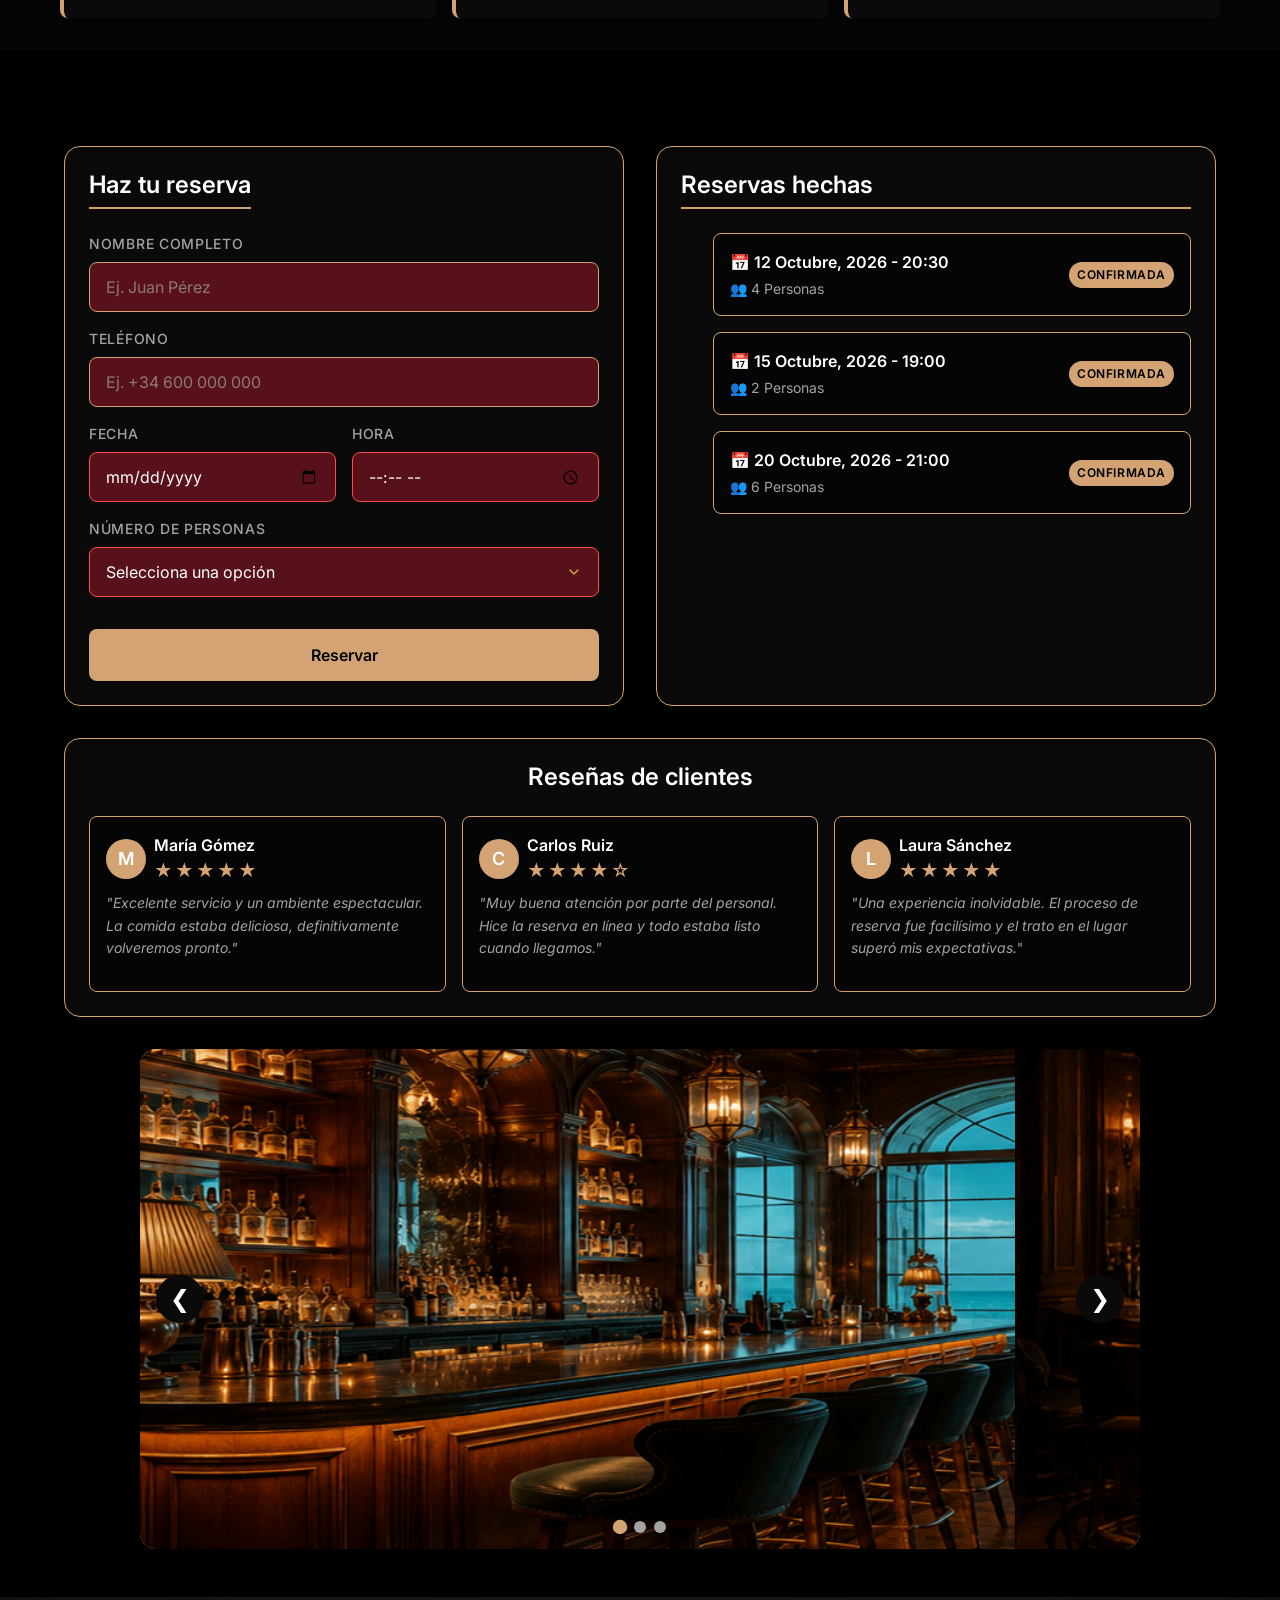
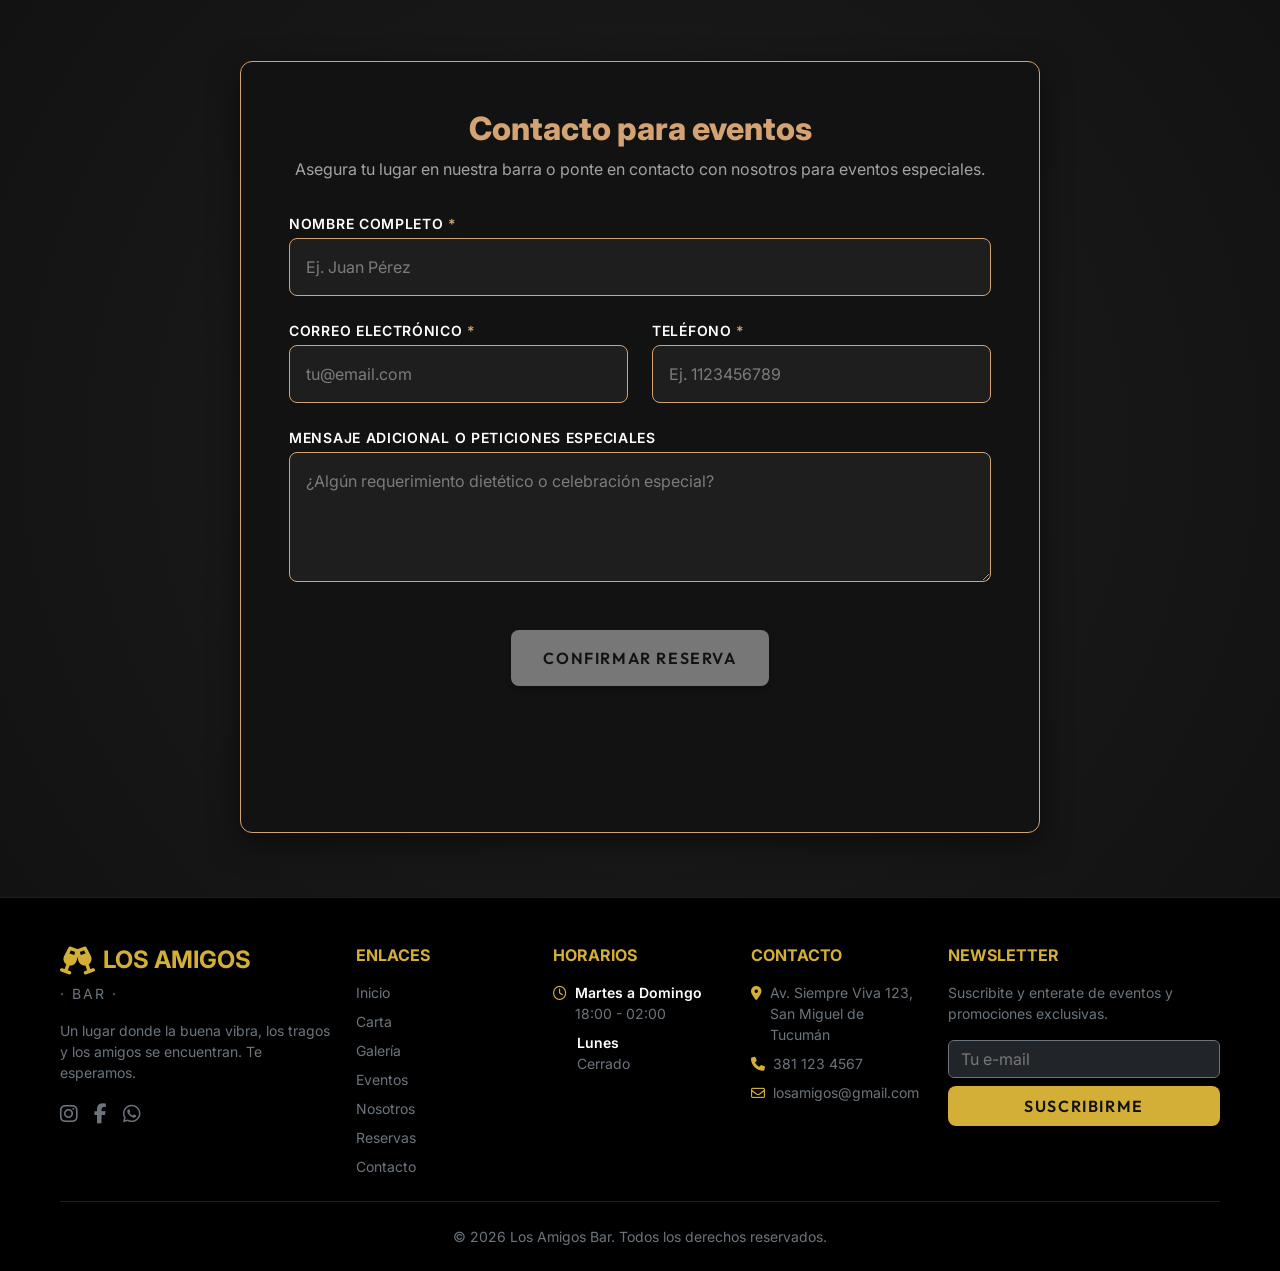
==== commit 7a32e11c: "refactor:migre los estilos del navbar, header , footer desde css a bootstrap" ====
--- a/client/index.html
+++ b/client/index.html
@@ -14,24 +14,18 @@
         href="https://fonts.googleapis.com/css2?family=Inter:wght@300;400;500;600;700;800&family=Playfair+Display:wght@600;700&family=Outfit:wght@300;400;600;800&display=swap"
         rel="stylesheet">
 
-    <!-- Bootstrap CSS -->
-    <link href="https://cdn.jsdelivr.net/npm/bootstrap@5.3.3/dist/css/bootstrap.min.css" rel="stylesheet"
-        integrity="sha384-QWTKZyjpPEjISv5WaRU9OFeRpok6YctnYmDr5pNlyT2bRjXh0JMhjY6hW+ALEwIH" crossorigin="anonymous">
-
     <!-- FontAwesome for Icons -->
     <link rel="stylesheet" href="https://cdnjs.cloudflare.com/ajax/libs/font-awesome/6.4.0/css/all.min.css">
 
-    <!-- Base / Variables -->
+    <!-- ================= BOOTSTRAP 5.3 CDN & CUSTOM CSS (Tu parte) ================= -->
+    <link href="https://cdn.jsdelivr.net/npm/bootstrap@5.3.3/dist/css/bootstrap.min.css" rel="stylesheet">
+    <link rel="stylesheet" href="css/custom-bootstrap.css">
+
+    <!-- ================= CSS ORIGINAL DE TUS COMPAÑEROS (NO COMENTAR) ================= -->
     <link rel="stylesheet" href="css/base/variables.css">
     <link rel="stylesheet" href="css/base/utilities.css">
     <link rel="stylesheet" href="css/base/animations.css">
-
-    <!-- New DEV layout CSS -->
     <link rel="stylesheet" href="css/base/main.css">
-    <link rel="stylesheet" href="css/layout/header.css">
-    <link rel="stylesheet" href="css/layout/navbar.css">
-    <link rel="stylesheet" href="css/layout/footer.css">
-    <link rel="stylesheet" href="css/components/newsletter.css">
     <link rel="stylesheet" href="css/components/forms.css">
     <link rel="stylesheet" href="css/components/buttons.css">
     <link rel="stylesheet" href="css/sections/contact-section.css">
@@ -41,391 +35,350 @@
     <link rel="stylesheet" href="css/components/reservations-list.css">
     <link rel="stylesheet" href="css/components/reviews.css">
     <link rel="stylesheet" href="css/components/carousel.css">
-
-    <!-- HEAD branch CSS (menus, gallery, events) -->
     <link rel="stylesheet" href="css/sections/about.css">
     <link rel="stylesheet" href="css/sections/menu.css">
     <link rel="stylesheet" href="css/sections/gallery.css">
     <link rel="stylesheet" href="css/sections/events.css">
     <link rel="stylesheet" href="css/components/carta.css">
 
-    <!-- Scripts -->
+    <!-- Scripts del carrusel viejo -->
     <script src="js/carousel.js" defer></script>
+
+    <!-- ================= CSS ORIGINAL TUYO (COMENTADO SEGÚN TP3) ================= -->
+    <!--
+    <link rel="stylesheet" href="css/layout/header.css">
+    <link rel="stylesheet" href="css/layout/navbar.css">
+    <link rel="stylesheet" href="css/layout/footer.css">
+    <link rel="stylesheet" href="css/components/newsletter.css">
+    -->
 </head>
 
-<body>
-
-    <!-- Header & Hero Wrapper -->
-    <div class="site-header">
-        <div class="header-content">
-            <header>
-                <!-- Top Info Bar -->
-                <div class="top-bar">
-                    <div class="top-bar-left">
-                        <i class="fa-solid fa-location-dot"></i>
-                        <span>Av. Siempre Viva 123, San Miguel de Tucumán</span>
-                    </div>
-                    <div class="top-bar-center">
-                        <i class="fa-regular fa-clock"></i>
-                        <span>Mar - Dom: 18:00 - 02:00</span>
-                    </div>
-                    <div class="top-bar-right">
-                        <i class="fa-solid fa-phone"></i>
-                        <span>381 123 4567</span>
-                        <div class="social-icons">
-                            <a href="#" aria-label="Instagram"><i class="fa-brands fa-instagram"></i></a>
-                            <a href="#" aria-label="Facebook"><i class="fa-brands fa-facebook-f"></i></a>
-                            <a href="#" aria-label="WhatsApp"><i class="fa-brands fa-whatsapp"></i></a>
-                        </div>
-                    </div>
-                </div>
-
-                <!-- Logo Section -->
-                <div class="header-logo-section">
-                    <div class="nav-logo-container">
-                        <i class="fa-solid fa-champagne-glasses nav-logo-icon"></i>
-                        <div class="nav-logo-text">Los<br>Amigos</div>
-                        <div class="nav-logo-subtext">· BAR ·</div>
-                    </div>
-                </div>
-
-                <!-- Navbar -->
-                <nav class="navbar">
-                    <div class="nav-container">
-                        <button class="menu-toggle" aria-label="Abrir menú" id="menu-toggle">
-                            <i class="fa-solid fa-bars"></i>
-                        </button>
-                        <ul class="nav-menu" id="nav-menu">
-                            <li><a href="#" class="nav-link active">Inicio</a></li>
-                            <li><a href="#menu" class="nav-link">Carta</a></li>
-                            <li><a href="#galeria" class="nav-link">Galería</a></li>
-                            <li><a href="#eventos" class="nav-link">Eventos</a></li>
-                            <li><a href="#nosotros" class="nav-link">Nosotros</a></li>
-                            <li><a href="#reservas" class="nav-link">Reservas</a></li>
-                            <li><a href="#contacto-reservas" class="nav-link">Contacto</a></li>
-                        </ul>
-                    </div>
-                </nav>
-            </header>
-
-            <!-- Main Hero Section -->
-            <main class="hero-section">
-                <div class="hero-content">
-                    <p class="hero-subtitle">· Buenos Momentos ·</p>
-                    <h1 class="hero-title">Grandes Amigos</h1>
-                    <p class="hero-tags">MÚSICA · TRAGOS · BUENA VIBRA</p>
-                </div>
-            </main>
+<body class="bg-black text-light d-flex flex-column min-vh-100">
+
+    <!-- ================= TOP INFO BAR BOOTSTRAP ================= -->
+    <!-- ================= TOP INFO BAR BOOTSTRAP (Rediseñada) ================= -->
+    <div class="bg-dark bg-opacity-75 py-2 border-bottom border-secondary border-opacity-25 small text-secondary">
+        <div class="container d-flex flex-wrap justify-content-between align-items-center gap-3">
+            <div class="d-flex align-items-center gap-2">
+                <i class="fa-solid fa-location-dot text-warning"></i>
+                <span>Av. Siempre Viva 123, San Miguel de Tucumán</span>
+            </div>
+            <div class="d-none d-md-flex align-items-center gap-2">
+                <i class="fa-regular fa-clock text-warning"></i>
+                <span>Mar - Dom: 18:00 - 02:00</span>
+            </div>
+            <div class="d-flex align-items-center gap-3">
+                <span class="d-none d-sm-flex align-items-center gap-2">
+                    <i class="fa-solid fa-phone text-warning"></i> 381 123 4567
+                </span>
+                <div class="d-flex gap-3 ms-2">
+                    <a href="#" class="text-secondary hover-gold" aria-label="Instagram"><i
+                            class="fa-brands fa-instagram"></i></a>
+                    <a href="#" class="text-secondary hover-gold" aria-label="Facebook"><i
+                            class="fa-brands fa-facebook-f"></i></a>
+                    <a href="#" class="text-secondary hover-gold" aria-label="WhatsApp"><i
+                            class="fa-brands fa-whatsapp"></i></a>
+                </div>
+            </div>
         </div>
     </div>
 
-    <main>
-
-        <!-- Nuestra Historia -->
-        <section id="nosotros" class="about py-5" aria-labelledby="about-title">
-            <div class="container py-lg-4">
-                <div class="row align-items-center g-4 g-lg-5">
-
-                    <div class="col-12 col-lg-6">
-                        <div class="about__content">
-                            <h2 id="about-title" class="about__title mb-3">
-                                Nuestra Historia
-                            </h2>
-
-                            <p class="about__text mb-3">
-                                Fundado con la pasión de ofrecer un espacio único, nuestro bar es mucho más
-                                que un lugar para tomar una copa. Somos creadores de experiencias, combinando
-                                la mejor mixología con un servicio excepcional.
+    <!-- ================= NAVBAR BOOTSTRAP 5.3 (Rediseñada con efecto Glassmorphism) ================= -->
+    <nav class="navbar navbar-expand-lg navbar-dark bg-dark sticky-top border-bottom border-secondary border-opacity-25 shadow-sm"
+        style="background-color: rgba(18, 18, 18, 0.95) !important; backdrop-filter: blur(10px);">
+        <div class="container py-1">
+            <a class="navbar-brand d-flex align-items-center gap-2 fw-bold text-uppercase text-decoration-none"
+                href="#">
+                <i class="fa-solid fa-champagne-glasses text-warning fs-3"></i>
+                <span class="lh-sm">
+                    <span class="text-warning">Los</span> Amigos
+                    <small class="d-block text-secondary fw-normal letter-spacing-2" style="font-size: 0.6rem;">· BAR
+                        ·</small>
+                </span>
+            </a>
+
+            <button class="navbar-toggler border-secondary" type="button" data-bs-toggle="collapse"
+                data-bs-target="#navbarLosAmigos" aria-controls="navbarLosAmigos" aria-expanded="false"
+                aria-label="Toggle navigation">
+                <span class="navbar-toggler-icon"></span>
+            </button>
+
+            <div class="collapse navbar-collapse justify-content-end" id="navbarLosAmigos">
+                <ul class="navbar-nav gap-lg-3 text-uppercase fw-semibold pt-3 pt-lg-0 align-lg-items-center">
+                    <li class="nav-item">
+                        <a class="nav-link active text-warning px-2 py-1" aria-current="page" href="#">Inicio</a>
+                    </li>
+                    <li class="nav-item">
+                        <a class="nav-link px-2 py-1" href="#nosotros">Nosotros</a>
+                    </li>
+                    <li class="nav-item">
+                        <a class="nav-link px-2 py-1" href="#menu">Carta</a>
+                    </li>
+                    <li class="nav-item">
+                        <a class="nav-link px-2 py-1" href="#galeria">Galería</a>
+                    </li>
+                    <li class="nav-item">
+                        <a class="nav-link px-2 py-1" href="#eventos">Eventos</a>
+                    </li>
+                    <li class="nav-item">
+                        <a class="nav-link px-2 py-1" href="#contacto-reservas">Reservas</a>
+                    </li>
+                </ul>
+            </div>
+        </div>
+    </nav>
+
+    <!-- ================= CONTENEDOR PRINCIPAL ================= -->
+    <main class="flex-grow-1">
+
+        <!-- ================= HERO SECTION BOOTSTRAP ================= -->
+        <header class="hero-section text-center text-white d-flex align-items-center justify-content-center py-5">
+            <div class="container py-5 my-md-4">
+                <div class="row justify-content-center">
+                    <div class="col-12 col-md-10 col-lg-8">
+                        <p class="text-warning text-uppercase letter-spacing-2 fw-semibold mb-2">· Buenos Momentos ·</p>
+                        <h1 class="display-3 fw-bold mb-3 text-uppercase text-light">Grandes Amigos</h1>
+                        <p class="lead text-secondary mb-4 text-uppercase letter-spacing-1">Música · Tragos · Buena
+                            Vibra</p>
+                        <div class="d-flex justify-content-center gap-3 flex-wrap">
+                            <a href="#contacto-reservas" class="btn btn-warning px-4 py-2 text-uppercase">Reservar
+                                Mesa</a>
+                            <a href="#menu" class="btn btn-outline-warning px-4 py-2 text-uppercase">Ver Carta</a>
+                        </div>
+                    </div>
+                </div>
+            </div>
+        </header>
+
+        <!-- ================= INICIO DE LA PARTE DE TUS COMPAÑEROS (VIEJO TP2 INTACTO) ================= -->
+
+        <!-- About Us Section -->
+        <section id="nosotros" class="about" aria-labelledby="about-title">
+            <div class="container about__wrapper">
+                <div class="about__content">
+                    <h2 id="about-title" class="about__title">Nuestra Historia</h2>
+                    <p class="about__text">Fundado con la pasión de ofrecer un espacio único, nuestro bar es mucho más
+                        que un lugar para tomar una copa. Somos creadores de experiencias, combinando la mejor mixología
+                        con un servicio excepcional.</p>
+                    <p class="about__text">Nuestra misión es lograr que cada visita se sienta como una celebración. Ven
+                        a relajarte, conectarte con amigos y disfrutar de nuestra cuidada selección de bebidas en un
+                        ambiente vibrante.</p>
+                </div>
+                <div class="about__image-wrapper">
+                    <!-- Imagen temática -->
+                    <img src="img/about.jpg" alt="Bartender preparando un cóctel artesanal en la barra"
+                        class="about__image" loading="lazy">
+                </div>
+            </div>
+        </section>
+
+        <!-- Carta de Tragos Section -->
+        <section id="menu" class="menu" aria-labelledby="menu-title">
+            <div class="container">
+                <h2 id="menu-title" class="menu__title">Nuestros Cócteles Destacados</h2>
+                <div class="carta__grid">
+                    <article class="carta-item">
+                        <img src="img/old-fashioned.jpg" alt="Old Fashioned" class="carta-item__image" loading="lazy">
+                        <div class="carta-item__content">
+                            <div class="carta-item__header">
+                                <h3 class="carta-item__title">Old Fashioned</h3>
+                                <span class="carta-item__price">$10</span>
+                            </div>
+                            <p class="carta-item__desc">Bourbon, azúcar, angostura y un toque de naranja. Un clásico
+                                atemporal.</p>
+                        </div>
+                    </article>
+                    <article class="carta-item">
+                        <img src="img/margarita.jpg" alt="Margarita Picante" class="carta-item__image" loading="lazy">
+                        <div class="carta-item__content">
+                            <div class="carta-item__header">
+                                <h3 class="carta-item__title">Margarita Picante</h3>
+                                <span class="carta-item__price">$9</span>
+                            </div>
+                            <p class="carta-item__desc">Tequila, Cointreau, lima fresca y un toque de jalapeño.</p>
+                        </div>
+                    </article>
+                    <article class="carta-item">
+                        <img src="img/espresso-martini.jpg" alt="Espresso Martini" class="carta-item__image"
+                            loading="lazy">
+                        <div class="carta-item__content">
+                            <div class="carta-item__header">
+                                <h3 class="carta-item__title">Espresso Martini</h3>
+                                <span class="carta-item__price">$11</span>
+                            </div>
+                            <p class="carta-item__desc">Vodka, licor de café y espresso recién preparado. Perfecto para
+                                despertar la noche.</p>
+                        </div>
+                    </article>
+                    <article class="carta-item">
+                        <img src="img/mojito.jpg" alt="Mojito Clásico" class="carta-item__image" loading="lazy">
+                        <div class="carta-item__content">
+                            <div class="carta-item__header">
+                                <h3 class="carta-item__title">Mojito Clásico</h3>
+                                <span class="carta-item__price">$9</span>
+                            </div>
+                            <p class="carta-item__desc">Ron blanco, menta fresca, lima, azúcar y soda. Refrescante y
+                                tropical.</p>
+                        </div>
+                    </article>
+                    <article class="carta-item">
+                        <img src="img/negroni.jpg" alt="Negroni" class="carta-item__image" loading="lazy">
+                        <div class="carta-item__content">
+                            <div class="carta-item__header">
+                                <h3 class="carta-item__title">Negroni</h3>
+                                <span class="carta-item__price">$12</span>
+                            </div>
+                            <p class="carta-item__desc">Gin, Campari y vermú dulce a partes iguales. Un clásico italiano
+                                inconfundible.</p>
+                        </div>
+                    </article>
+                    <article class="carta-item">
+                        <img src="img/pina-colada.jpg" alt="Piña Colada" class="carta-item__image" loading="lazy">
+                        <div class="carta-item__content">
+                            <div class="carta-item__header">
+                                <h3 class="carta-item__title">Piña Colada</h3>
+                                <span class="carta-item__price">$10</span>
+                            </div>
+                            <p class="carta-item__desc">Ron, crema de coco y jugo de piña batido con hielo. Sabor a
+                                paraíso.</p>
+                        </div>
+                    </article>
+                    <article class="carta-item">
+                        <img src="img/gin-tonic.jpg" alt="Gin Tonic Premium" class="carta-item__image" loading="lazy">
+                        <div class="carta-item__content">
+                            <div class="carta-item__header">
+                                <h3 class="carta-item__title">Gin Tonic Premium</h3>
+                                <span class="carta-item__price">$11</span>
+                            </div>
+                            <p class="carta-item__desc">Gin botánico, tónica premium, bayas de enebro y un twist de
+                                limón.</p>
+                        </div>
+                    </article>
+                </div>
+            </div>
+        </section>
+
+        <!-- Menu de Comida Section -->
+        <section id="menu-comida" class="menu" aria-labelledby="menu-comida-title">
+            <div class="container">
+                <h2 id="menu-comida-title" class="menu__title">Carta de Comida</h2>
+                <div class="carta__grid">
+                    <article class="carta-item">
+                        <img src="img/hamburguesa.jpg" alt="Hamburguesa Artesanal" class="carta-item__image"
+                            loading="lazy">
+                        <div class="carta-item__content">
+                            <div class="carta-item__header">
+                                <h3 class="carta-item__title">Hamburguesa Artesanal</h3>
+                                <span class="carta-item__price">$12</span>
+                            </div>
+                            <p class="carta-item__desc">Doble carne, queso cheddar, bacon crujiente y cebolla
+                                caramelizada.</p>
+                        </div>
+                    </article>
+                    <article class="carta-item">
+                        <img src="img/papas.jpg" alt="Papas Rústicas" class="carta-item__image" loading="lazy">
+                        <div class="carta-item__content">
+                            <div class="carta-item__header">
+                                <h3 class="carta-item__title">Papas Rústicas</h3>
+                                <span class="carta-item__price">$7</span>
+                            </div>
+                            <p class="carta-item__desc">Papas al horno con pimentón, romero y salsa alioli de la casa.
                             </p>
-
-                            <p class="about__text mb-0">
-                                Nuestra misión es lograr que cada visita se sienta como una celebración. Ven
-                                a relajarte, conectarte con amigos y disfrutar de nuestra cuidada selección
-                                de bebidas en un ambiente vibrante.
+                        </div>
+                    </article>
+                    <article class="carta-item">
+                        <img src="img/fiambre.jpg" alt="Tabla de Fiambres" class="carta-item__image" loading="lazy">
+                        <div class="carta-item__content">
+                            <div class="carta-item__header">
+                                <h3 class="carta-item__title">Tabla de Fiambres</h3>
+                                <span class="carta-item__price">$18</span>
+                            </div>
+                            <p class="carta-item__desc">Selección premium de jamón crudo, salame, quesos y aceitunas
+                                marinadas.</p>
+                        </div>
+                    </article>
+                    <article class="carta-item">
+                        <img src="img/pizza.jpg" alt="Pizza Margarita" class="carta-item__image" loading="lazy">
+                        <div class="carta-item__content">
+                            <div class="carta-item__header">
+                                <h3 class="carta-item__title">Pizza Margarita</h3>
+                                <span class="carta-item__price">$14</span>
+                            </div>
+                            <p class="carta-item__desc">Salsa de tomate casera, mozzarella fresca y hojas de albahaca.
                             </p>
                         </div>
-                    </div>
-
-                    <div class="col-12 col-lg-6">
-                        <div class="about__image-wrapper rounded-3 overflow-hidden shadow">
-                            <img src="img/about.jpg" alt="Bartender preparando un cóctel artesanal en la barra"
-                                class="about__image img-fluid w-100 h-100 object-fit-cover" loading="lazy">
-                        </div>
-                    </div>
-
+                    </article>
+                    <article class="carta-item">
+                        <img src="img/pollo.jpg" alt="Tiras de Pollo" class="carta-item__image" loading="lazy">
+                        <div class="carta-item__content">
+                            <div class="carta-item__header">
+                                <h3 class="carta-item__title">Tiras de Pollo</h3>
+                                <span class="carta-item__price">$9</span>
+                            </div>
+                            <p class="carta-item__desc">Crujientes tiras de pollo rebozadas acompañadas de salsa honey
+                                mustard.</p>
+                        </div>
+                    </article>
+                    <article class="carta-item">
+                        <img src="img/nachos.jpg" alt="Nachos Supremos" class="carta-item__image" loading="lazy">
+                        <div class="carta-item__content">
+                            <div class="carta-item__header">
+                                <h3 class="carta-item__title">Nachos Supremos</h3>
+                                <span class="carta-item__price">$11</span>
+                            </div>
+                            <p class="carta-item__desc">Totopos con queso fundido, guacamole, pico de gallo y jalapeños.
+                            </p>
+                        </div>
+                    </article>
                 </div>
             </div>
         </section>
 
-        <!-- Nuestros Cócteles Destacados -->
-
-        <!-- Carta de Comida -->
-        <section id="menu-comida" class="menu py-5" aria-labelledby="menu-comida-title">
-            <div class="container py-lg-4">
-
-                <h2 id="menu-comida-title" class="menu__title text-center mb-4 mb-lg-5">
-                    Carta de Comida
-                </h2>
-
-                <div class="row row-cols-1 row-cols-md-2 row-cols-lg-3 g-4">
-
-                    <!-- Hamburguesa -->
-                    <div class="col">
-                        <article class="carta-item card h-100 border-0 shadow-sm overflow-hidden">
-                            <img src="img/hamburguesa.jpg" alt="Hamburguesa Artesanal"
-                                class="carta-item__image card-img-top" loading="lazy">
-
-                            <div class="carta-item__content card-body">
-                                <div class="carta-item__header d-flex justify-content-between align-items-center">
-                                    <h3 class="carta-item__title h5 mb-0">
-                                        Hamburguesa Artesanal
-                                    </h3>
-
-                                    <span class="carta-item__price fw-bold">
-                                        $12
-                                    </span>
-                                </div>
-
-                                <p class="carta-item__desc mb-0">
-                                    Doble carne, queso cheddar, bacon crujiente y cebolla caramelizada.
-                                </p>
-                            </div>
-                        </article>
-                    </div>
-
-                    <!-- Papas -->
-                    <div class="col">
-                        <article class="carta-item card h-100 border-0 shadow-sm overflow-hidden">
-                            <img src="img/papas.jpg" alt="Papas Rústicas" class="carta-item__image card-img-top"
-                                loading="lazy">
-
-                            <div class="carta-item__content card-body">
-                                <div class="carta-item__header d-flex justify-content-between align-items-center">
-                                    <h3 class="carta-item__title h5 mb-0">
-                                        Papas Rústicas
-                                    </h3>
-
-                                    <span class="carta-item__price fw-bold">
-                                        $7
-                                    </span>
-                                </div>
-
-                                <p class="carta-item__desc mb-0">
-                                    Papas al horno con pimentón, romero y salsa alioli de la casa.
-                                </p>
-                            </div>
-                        </article>
-                    </div>
-
-                    <!-- Fiambres -->
-                    <div class="col">
-                        <article class="carta-item card h-100 border-0 shadow-sm overflow-hidden">
-                            <img src="img/fiambre.jpg" alt="Tabla de Fiambres" class="carta-item__image card-img-top"
-                                loading="lazy">
-
-                            <div class="carta-item__content card-body">
-                                <div class="carta-item__header d-flex justify-content-between align-items-center">
-                                    <h3 class="carta-item__title h5 mb-0">
-                                        Tabla de Fiambres
-                                    </h3>
-
-                                    <span class="carta-item__price fw-bold">
-                                        $18
-                                    </span>
-                                </div>
-
-                                <p class="carta-item__desc mb-0">
-                                    Selección premium de jamón crudo, salame, quesos y aceitunas marinadas.
-                                </p>
-                            </div>
-                        </article>
-                    </div>
-
-                    <!-- Pizza -->
-                    <div class="col">
-                        <article class="carta-item card h-100 border-0 shadow-sm overflow-hidden">
-                            <img src="img/pizza.jpg" alt="Pizza Margarita" class="carta-item__image card-img-top"
-                                loading="lazy">
-
-                            <div class="carta-item__content card-body">
-                                <div class="carta-item__header d-flex justify-content-between align-items-center">
-                                    <h3 class="carta-item__title h5 mb-0">
-                                        Pizza Margarita
-                                    </h3>
-
-                                    <span class="carta-item__price fw-bold">
-                                        $14
-                                    </span>
-                                </div>
-
-                                <p class="carta-item__desc mb-0">
-                                    Salsa de tomate casera, mozzarella fresca y hojas de albahaca.
-                                </p>
-                            </div>
-                        </article>
-                    </div>
-
-                    <!-- Tiras de Pollo -->
-                    <div class="col">
-                        <article class="carta-item card h-100 border-0 shadow-sm overflow-hidden">
-                            <img src="img/pollo.jpg" alt="Tiras de Pollo" class="carta-item__image card-img-top"
-                                loading="lazy">
-
-                            <div class="carta-item__content card-body">
-                                <div class="carta-item__header d-flex justify-content-between align-items-center">
-                                    <h3 class="carta-item__title h5 mb-0">
-                                        Tiras de Pollo
-                                    </h3>
-
-                                    <span class="carta-item__price fw-bold">
-                                        $9
-                                    </span>
-                                </div>
-
-                                <p class="carta-item__desc mb-0">
-                                    Crujientes tiras de pollo rebozadas acompañadas de salsa honey mustard.
-                                </p>
-                            </div>
-                        </article>
-                    </div>
-
-                    <!-- Nachos -->
-                    <div class="col">
-                        <article class="carta-item card h-100 border-0 shadow-sm overflow-hidden">
-                            <img src="img/nachos.jpg" alt="Nachos Supremos" class="carta-item__image card-img-top"
-                                loading="lazy">
-
-                            <div class="carta-item__content card-body">
-                                <div class="carta-item__header d-flex justify-content-between align-items-center">
-                                    <h3 class="carta-item__title h5 mb-0">
-                                        Nachos Supremos
-                                    </h3>
-
-                                    <span class="carta-item__price fw-bold">
-                                        $11
-                                    </span>
-                                </div>
-
-                                <p class="carta-item__desc mb-0">
-                                    Totopos con queso fundido, guacamole, pico de gallo y jalapeños.
-                                </p>
-                            </div>
-                        </article>
-                    </div>
-
+        <!-- Galería Section -->
+        <section id="galeria" class="gallery" aria-labelledby="gallery-title">
+            <div class="container">
+                <h2 id="gallery-title" class="gallery__title">Galería</h2>
+                <div class="gallery__grid">
+                    <img src="img/cocteles-barra.jpg" alt="Cócteles en la barra" class="gallery__image" loading="lazy">
+                    <img src="img/about.jpg" alt="Ambiente del bar" class="gallery__image" loading="lazy">
+                    <img src="img/amigos-brindando.jpg" alt="Amigos brindando" class="gallery__image" loading="lazy">
                 </div>
             </div>
         </section>
 
-        <!-- Galería -->
-        <section id="galeria" class="gallery py-5" aria-labelledby="gallery-title">
-            <div class="container py-lg-4">
-
-                <h2 id="gallery-title" class="gallery__title text-center mb-4 mb-lg-5">
-                    Galería
-                </h2>
-
-                <div class="row g-3 g-lg-4">
-
-                    <div class="col-12 col-md-4">
-                        <div class="ratio ratio-4x3 gallery__item overflow-hidden rounded-3 shadow">
-                            <img src="img/cocteles-barra.jpg" alt="Cócteles en la barra"
-                                class="img-fluid w-100 h-100 object-fit-cover gallery__image" loading="lazy">
-                        </div>
-                    </div>
-
-                    <div class="col-12 col-md-4">
-                        <div class="ratio ratio-4x3 gallery__item overflow-hidden rounded-3 shadow">
-                            <img src="img/about.jpg" alt="Ambiente del bar"
-                                class="img-fluid w-100 h-100 object-fit-cover gallery__image" loading="lazy">
-                        </div>
-                    </div>
-
-                    <div class="col-12 col-md-4">
-                        <div class="ratio ratio-4x3 gallery__item overflow-hidden rounded-3 shadow">
-                            <img src="img/amigos-brindando.jpg" alt="Amigos brindando"
-                                class="img-fluid w-100 h-100 object-fit-cover gallery__image" loading="lazy">
-                        </div>
-                    </div>
-
+        <!-- Eventos Próximos Section -->
+        <section id="eventos" class="events" aria-labelledby="events-title">
+            <div class="container">
+                <h2 id="events-title" class="events__title">Eventos Próximos</h2>
+                <div class="events__list">
+                    <div class="events__item">
+                        <img src="img/jazz.jpg" alt="Noche de Jazz" class="events__image" loading="lazy">
+                        <div class="events__item-content">
+                            <h3 class="events__item-title">Noche de Jazz</h3>
+                            <p class="events__item-date">Viernes, 15 de Noviembre - 21:00 hs</p>
+                        </div>
+                    </div>
+                    <div class="events__item">
+                        <img src="img/vinos.jpg" alt="Tasting de Vinos" class="events__image" loading="lazy">
+                        <div class="events__item-content">
+                            <h3 class="events__item-title">Tasting de Vinos</h3>
+                            <p class="events__item-date">Sábado, 16 de Noviembre - 19:00 hs</p>
+                        </div>
+                    </div>
+                    <div class="events__item">
+                        <img src="img/dj.jpg" alt="DJ Set Especial" class="events__image" loading="lazy">
+                        <div class="events__item-content">
+                            <h3 class="events__item-title">DJ Set Especial</h3>
+                            <p class="events__item-date">Viernes, 22 de Noviembre - 23:30 hs</p>
+                        </div>
+                    </div>
                 </div>
             </div>
         </section>
-
-        <!-- Eventos Próximos -->
-        <section id="eventos" class="events py-5" aria-labelledby="events-title">
-            <div class="container py-lg-4">
-
-                <h2 id="events-title" class="events__title text-center mb-4 mb-lg-5">
-                    Eventos Próximos
-                </h2>
-
-                <div class="row row-cols-1 row-cols-md-2 row-cols-lg-3 g-4">
-
-                    <!-- Noche de Jazz -->
-                    <div class="col">
-                        <article class="events__item card h-100 border-0 shadow-sm overflow-hidden">
-
-                            <img src="img/jazz.jpg" alt="Noche de Jazz" class="events__image card-img-top"
-                                loading="lazy">
-
-                            <div class="events__item-content card-body d-flex flex-column">
-                                <h3 class="events__item-title h5 mb-2">
-                                    Noche de Jazz
-                                </h3>
-
-                                <p class="events__item-date mt-auto mb-0">
-                                    Viernes, 15 de Noviembre - 21:00 hs
-                                </p>
-                            </div>
-
-                        </article>
-                    </div>
-
-                    <!-- Tasting de Vinos -->
-                    <div class="col">
-                        <article class="events__item card h-100 border-0 shadow-sm overflow-hidden">
-
-                            <img src="img/vinos.jpg" alt="Tasting de Vinos" class="events__image card-img-top"
-                                loading="lazy">
-
-                            <div class="events__item-content card-body d-flex flex-column">
-                                <h3 class="events__item-title h5 mb-2">
-                                    Tasting de Vinos
-                                </h3>
-
-                                <p class="events__item-date mt-auto mb-0">
-                                    Sábado, 16 de Noviembre - 19:00 hs
-                                </p>
-                            </div>
-
-                        </article>
-                    </div>
-
-                    <!-- DJ Set -->
-                    <div class="col">
-                        <article class="events__item card h-100 border-0 shadow-sm overflow-hidden">
-
-                            <img src="img/dj.jpg" alt="DJ Set Especial" class="events__image card-img-top"
-                                loading="lazy">
-
-                            <div class="events__item-content card-body d-flex flex-column">
-                                <h3 class="events__item-title h5 mb-2">
-                                    DJ Set Especial
-                                </h3>
-
-                                <p class="events__item-date mt-auto mb-0">
-                                    Viernes, 22 de Noviembre - 23:30 hs
-                                </p>
-                            </div>
-
-                        </article>
-                    </div>
-
-                </div>
-            </div>
-        </section>
-        <section id="reservas" class="booking-section">
+        <section class="booking-section">
+            <header class="booking-section__header">
+                <!-- Optional section title, but cards have their own headers -->
+            </header>
 
             <div class="booking-section__top-cards">
                 <!-- Card 1: Formulario de reserva -->
@@ -563,6 +516,7 @@
                 </div>
             </div>
         </section>
+
         <!-- Contact & Reservation Form (from the new layout/contact-section) -->
         <section id="contacto-reservas" class="contact-section">
             <div class="contact-container">
@@ -600,6 +554,9 @@
                                 8-15 dígitos).</span>
                         </div>
 
+                        <div class="row-group">
+                        </div>
+
                         <div class="input-wrapper full-width">
                             <label for="message">Mensaje adicional o peticiones especiales</label>
                             <textarea id="message" name="message" rows="4"
@@ -613,116 +570,113 @@
                 </form>
             </div>
         </section>
+
+        <!-- ================= FIN DE LA PARTE DE TUS COMPAÑEROS ================= -->
     </main>
 
-
-    <!-- Footer -->
-    <footer class="site-footer">
-        <div class="footer-grid">
-
-            <!-- Column 1: Description -->
-            <section class="footer-col">
-                <h3 class="footer-logo">LOS AMIGOS</h3>
-                <span class="footer-logo-sub">· BAR ·</span>
-                <p class="footer-text">Un lugar donde la buena vibra, los tragos y los amigos se encuentran. Te
-                    esperamos.</p>
-                <div class="footer-social">
-                    <a href="#" aria-label="Instagram"><i class="fa-brands fa-instagram"></i></a>
-                    <a href="#" aria-label="Facebook"><i class="fa-brands fa-facebook-f"></i></a>
-                    <a href="#" aria-label="WhatsApp"><i class="fa-brands fa-whatsapp"></i></a>
-                </div>
-            </section>
-
-            <!-- Column 2: Links -->
-            <section class="footer-col">
-                <h4 class="footer-col-title">Enlaces</h4>
-                <nav class="footer-nav" aria-label="Navegación del pie de página">
-                    <a href="#">Inicio</a>
-                    <a href="#">Carta</a>
-                    <a href="#">Galería</a>
-                    <a href="#">Eventos</a>
-                    <a href="#">Nosotros</a>
-                    <a href="#">Reservas</a>
-                    <a href="#">Contacto</a>
-                </nav>
-            </section>
-
-            <!-- Column 3: Schedule -->
-            <section class="footer-col">
-                <h4 class="footer-col-title">Horarios</h4>
-                <div class="footer-contact-item">
-                    <i class="fa-regular fa-clock"></i>
-                    <div>
-                        <p class="footer-text" style="margin-bottom:0">Martes a Domingo</p>
-                        <p class="footer-text">18:00 - 02:00</p>
-                    </div>
-                </div>
-                <div class="footer-contact-item" style="margin-top: 5px;">
-                    <div style="margin-left: 24px;">
-                        <p class="footer-text" style="margin-bottom:0">Lunes</p>
-                        <p class="footer-text">Cerrado</p>
-                    </div>
-                </div>
-            </section>
-
-            <!-- Column 4: Contact -->
-            <section class="footer-col">
-                <h4 class="footer-col-title">Contacto</h4>
-                <address style="font-style: normal;">
-                    <div class="footer-contact-item">
-                        <i class="fa-solid fa-location-dot"></i>
-                        <p class="footer-text" style="margin-bottom:0">Av. Siempre Viva 123,<br>San Miguel de Tucumán
-                        </p>
-                    </div>
-                    <div class="footer-contact-item">
-                        <i class="fa-solid fa-phone"></i>
-                        <p class="footer-text" style="margin-bottom:0">381 123 4567</p>
-                    </div>
-                    <div class="footer-contact-item">
-                        <i class="fa-regular fa-envelope"></i>
-                        <p class="footer-text" style="margin-bottom:0">hola@losamigosbar.com.ar</p>
-                    </div>
-                </address>
-            </section>
-
-            <!-- Column 5: Newsletter -->
-            <section class="footer-col">
-                <h4 class="footer-col-title">Newsletter</h4>
-                <p class="footer-text">Suscribite y enterate de eventos y promociones exclusivas.</p>
-                <form class="newsletter-form">
-                    <input type="email" placeholder="Tu e-mail" class="newsletter-input" required>
-                    <button type="submit" class="newsletter-btn">Suscribirme</button>
-                </form>
-            </section>
-
-        </div>
-
-        <!-- Copyright -->
-        <div class="footer-bottom">
-            <p>&copy; 2024 Los Amigos Bar. Todos los derechos reservados.</p>
+    <!-- ================= FOOTER BOOTSTRAP 5.3 ================= -->
+    <!-- ================= FOOTER BOOTSTRAP 5.3 (5 Columnas Rediseñado) ================= -->
+    <footer class="bg-black text-light pt-5 pb-4 border-top border-secondary border-opacity-25">
+        <div class="container">
+            <div class="row g-4 mb-4">
+
+                <!-- Columna 1: Logo & Descripción -->
+                <div class="col-12 col-md-6 col-lg-3">
+                    <div class="d-flex align-items-center gap-2 mb-2">
+                        <i class="fa-solid fa-champagne-glasses text-warning fs-3"></i>
+                        <h3 class="h4 mb-0 fw-bold text-uppercase text-warning">Los Amigos</h3>
+                    </div>
+                    <div class="text-secondary small mb-3 letter-spacing-2">· BAR ·</div>
+                    <p class="text-secondary small">
+                        Un lugar donde la buena vibra, los tragos y los amigos se encuentran. Te esperamos.
+                    </p>
+                    <div class="d-flex gap-3 fs-5 mt-3">
+                        <a href="#" class="text-secondary hover-gold" aria-label="Instagram"><i
+                                class="fa-brands fa-instagram"></i></a>
+                        <a href="#" class="text-secondary hover-gold" aria-label="Facebook"><i
+                                class="fa-brands fa-facebook-f"></i></a>
+                        <a href="#" class="text-secondary hover-gold" aria-label="WhatsApp"><i
+                                class="fa-brands fa-whatsapp"></i></a>
+                    </div>
+                </div>
+
+                <!-- Columna 2: Enlaces -->
+                <div class="col-6 col-md-6 col-lg-2">
+                    <h4 class="h6 text-warning text-uppercase fw-bold mb-3">Enlaces</h4>
+                    <nav class="d-flex flex-column gap-2 small" aria-label="Navegación del pie de página">
+                        <a href="#" class="text-secondary text-decoration-none hover-gold">Inicio</a>
+                        <a href="#menu" class="text-secondary text-decoration-none hover-gold">Carta</a>
+                        <a href="#galeria" class="text-secondary text-decoration-none hover-gold">Galería</a>
+                        <a href="#eventos" class="text-secondary text-decoration-none hover-gold">Eventos</a>
+                        <a href="#nosotros" class="text-secondary text-decoration-none hover-gold">Nosotros</a>
+                        <a href="#reservas" class="text-secondary text-decoration-none hover-gold">Reservas</a>
+                        <a href="#contacto-reservas" class="text-secondary text-decoration-none hover-gold">Contacto</a>
+                    </nav>
+                </div>
+
+                <!-- Columna 3: Horarios -->
+                <div class="col-6 col-md-6 col-lg-2">
+                    <h4 class="h6 text-warning text-uppercase fw-bold mb-3">Horarios</h4>
+                    <div class="d-flex gap-2 text-secondary small mb-2">
+                        <i class="fa-regular fa-clock text-warning mt-1"></i>
+                        <div>
+                            <div class="text-white fw-semibold">Martes a Domingo</div>
+                            <div>18:00 - 02:00</div>
+                        </div>
+                    </div>
+                    <div class="d-flex gap-2 text-secondary small ms-4 mt-2">
+                        <div>
+                            <div class="text-white fw-semibold">Lunes</div>
+                            <div>Cerrado</div>
+                        </div>
+                    </div>
+                </div>
+
+                <!-- Columna 4: Contacto -->
+                <div class="col-12 col-md-6 col-lg-2">
+                    <h4 class="h6 text-warning text-uppercase fw-bold mb-3">Contacto</h4>
+                    <address class="text-secondary small mb-0 d-flex flex-column gap-2 fst-normal">
+                        <div class="d-flex gap-2">
+                            <i class="fa-solid fa-location-dot text-warning mt-1"></i>
+                            <span>Av. Siempre Viva 123,<br>San Miguel de Tucumán</span>
+                        </div>
+                        <div class="d-flex gap-2">
+                            <i class="fa-solid fa-phone text-warning mt-1"></i>
+                            <span>381 123 4567</span>
+                        </div>
+                        <div class="d-flex gap-2">
+                            <i class="fa-regular fa-envelope text-warning mt-1"></i>
+                            <span>losamigos@gmail.com</span>
+                        </div>
+                    </address>
+                </div>
+
+                <!-- Columna 5: Newsletter -->
+                <div class="col-12 col-lg-3">
+                    <h4 class="h6 text-warning text-uppercase fw-bold mb-3">Newsletter</h4>
+                    <p class="text-secondary small">Suscribite y enterate de eventos y promociones exclusivas.</p>
+                    <form class="needs-validation mt-3" onsubmit="event.preventDefault();">
+                        <div class="d-flex flex-column gap-2">
+                            <input type="email" class="form-control bg-dark text-light border-secondary"
+                                placeholder="Tu e-mail" required>
+                            <button class="btn btn-warning fw-semibold w-100 text-uppercase btn-sm py-2"
+                                type="submit">Suscribirme</button>
+                        </div>
+                    </form>
+                </div>
+
+            </div>
+
+            <!-- Copyright -->
+            <div class="border-top border-secondary border-opacity-25 pt-4 text-center text-secondary small">
+                <p class="mb-0">&copy; 2026 Los Amigos Bar. Todos los derechos reservados.</p>
+            </div>
         </div>
     </footer>
 
-    <script>
-        const menuToggle = document.getElementById('menu-toggle');
-        const navMenu = document.getElementById('nav-menu');
-
-        menuToggle.addEventListener('click', () => {
-            navMenu.classList.toggle('active');
-            const icon = menuToggle.querySelector('i');
-            if (navMenu.classList.contains('active')) {
-                icon.classList.remove('fa-bars');
-                icon.classList.add('fa-xmark');
-            } else {
-                icon.classList.remove('fa-xmark');
-                icon.classList.add('fa-bars');
-            }
-        });
-    </script>
-    <!-- Bootstrap JS -->
-    <script src="https://cdn.jsdelivr.net/npm/bootstrap@5.3.3/dist/js/bootstrap.bundle.min.js"
-        integrity="sha384-YvpcrYf0tY3lHB60NNkmxc5s9fDVZLESaAA55NDzOxhy9GkcIdslK1eN7N6jIeHz"
-        crossorigin="anonymous"></script>
+    <!-- ================= BOOTSTRAP 5.3 BUNDLE JS CDN ================= -->
+    <script src="https://cdn.jsdelivr.net/npm/bootstrap@5.3.3/dist/js/bootstrap.bundle.min.js"></script>
+
 </body>
 
 </html>
--- a/client/css/layout/header.css
+++ b/client/css/layout/header.css
@@ -1,3 +1,7 @@
+/* =========================================================
+   TP3: CÓDIGO ORIGINAL COMENTADO (MIGRADO A BOOTSTRAP 5)
+   =========================================================
+
 .site-header {
   position: relative;
   background-image: url('../../img/bar_background.jpg');
@@ -20,12 +24,8 @@
   z-index: 10;
 }
 
-/* Top bar styles */
 .top-bar {
   display: grid;
-  /* Equal side columns keep the center column truly centered in the bar,
-     regardless of how much content sits in the left/right columns
-     (flex + space-between only centers it when both sides are equal width). */
   grid-template-columns: 1fr auto 1fr;
   align-items: center;
   gap: 12px;
@@ -85,3 +85,5 @@
     justify-self: center;
   }
 }
+
+========================================================= */
--- a/client/css/layout/navbar.css
+++ b/client/css/layout/navbar.css
@@ -1,3 +1,7 @@
+/* =========================================================
+   TP3: CÓDIGO ORIGINAL COMENTADO (MIGRADO A BOOTSTRAP 5)
+   =========================================================
+
 .header-logo-section {
   display: flex;
   justify-content: center;
@@ -153,4 +157,6 @@
   .nav-menu.active {
     display: flex;
   }
-}+}
+
+========================================================= */
--- a/client/css/layout/footer.css
+++ b/client/css/layout/footer.css
@@ -1,3 +1,7 @@
+/* =========================================================
+   TP3: CÓDIGO ORIGINAL COMENTADO (MIGRADO A BOOTSTRAP 5)
+   =========================================================
+
 .site-footer {
   background-color: var(--bg-dark);
   padding: 80px 40px 30px;
@@ -122,4 +126,6 @@
     grid-template-columns: 1fr;
     gap: 40px;
   }
-}+}
+
+========================================================= */
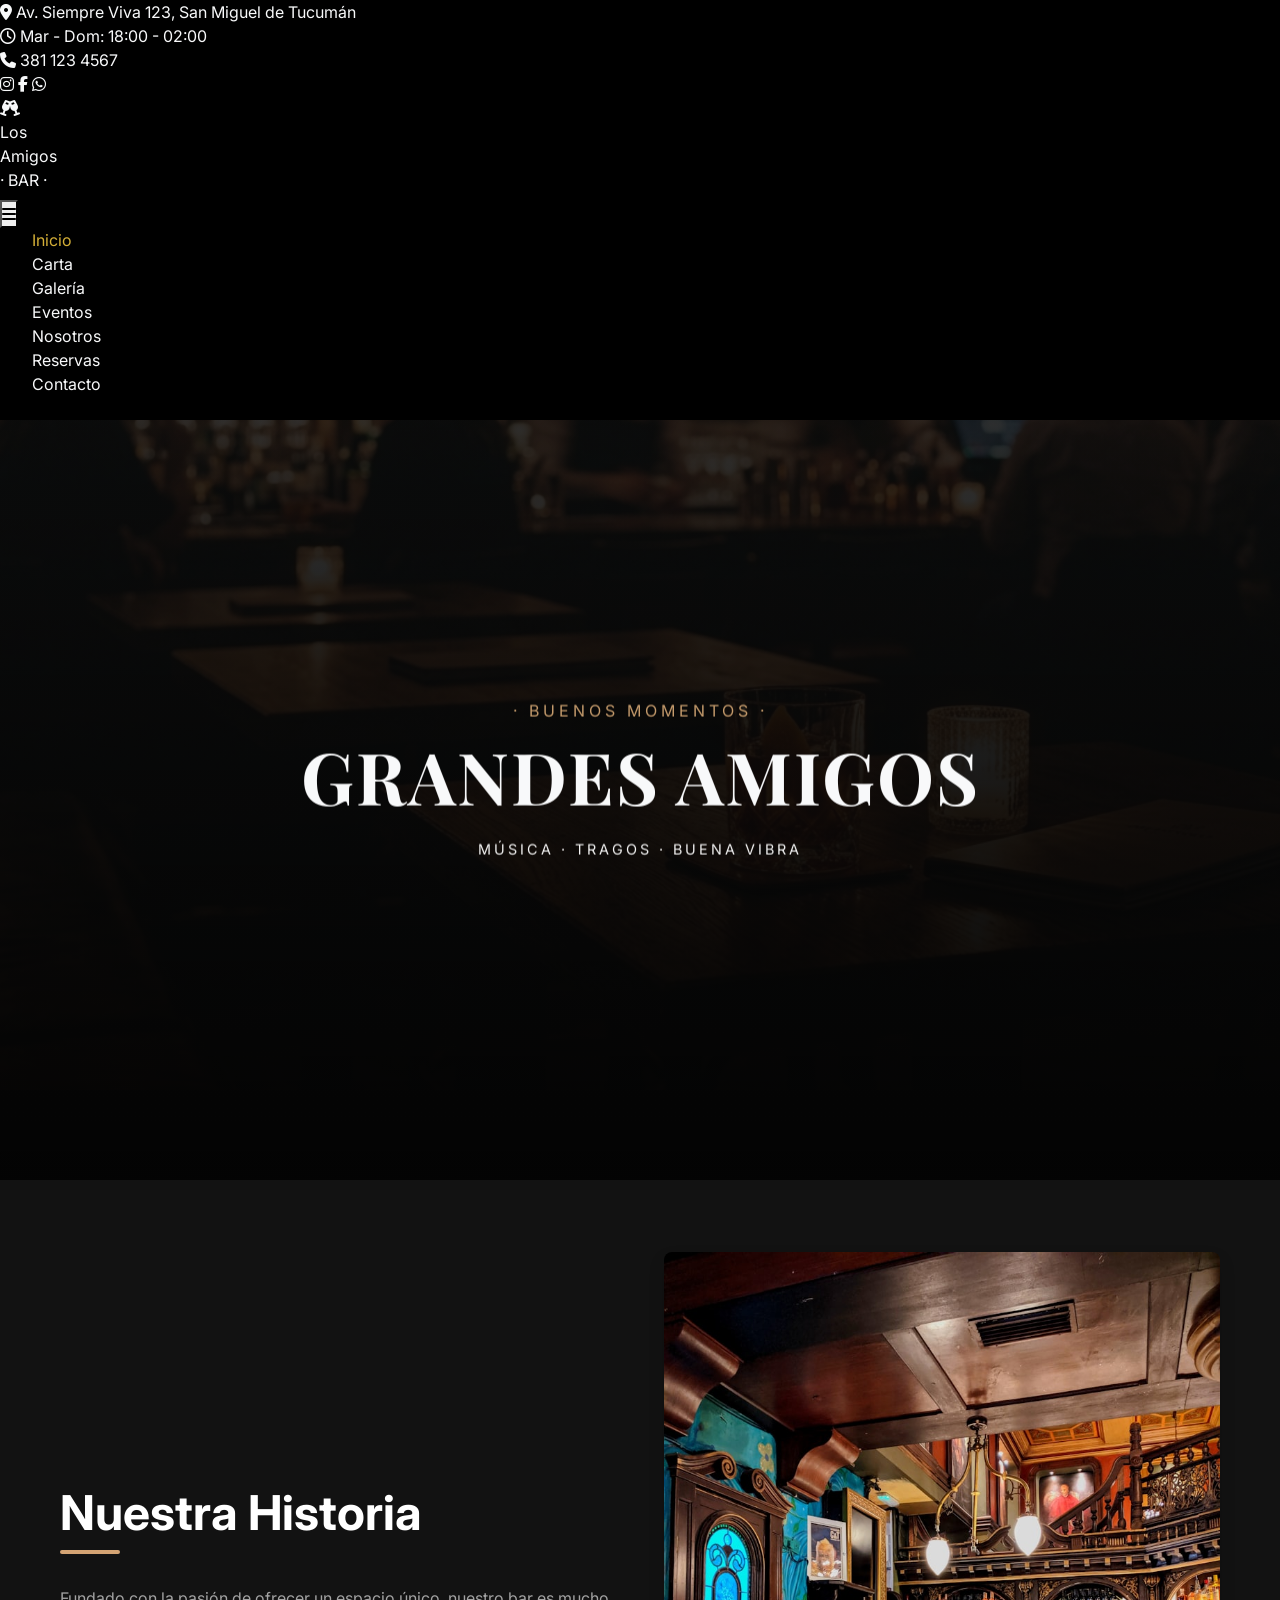
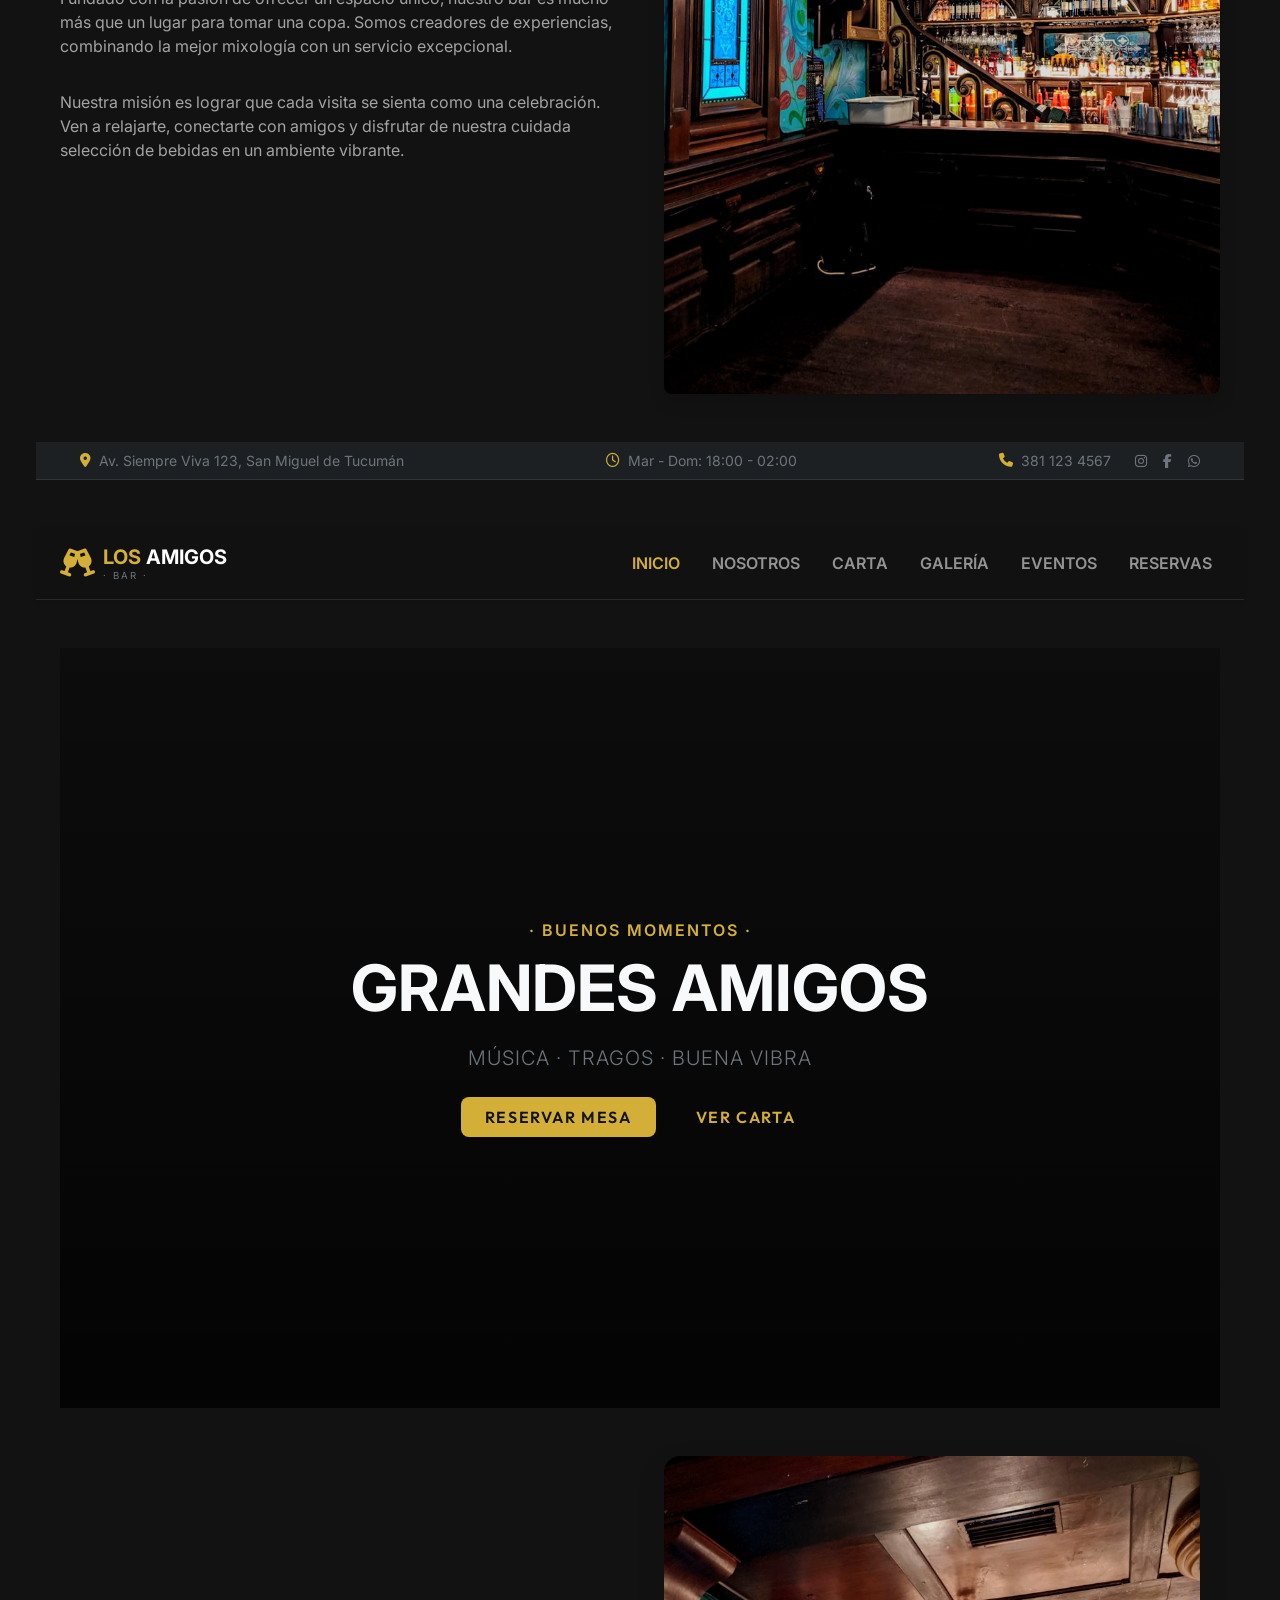
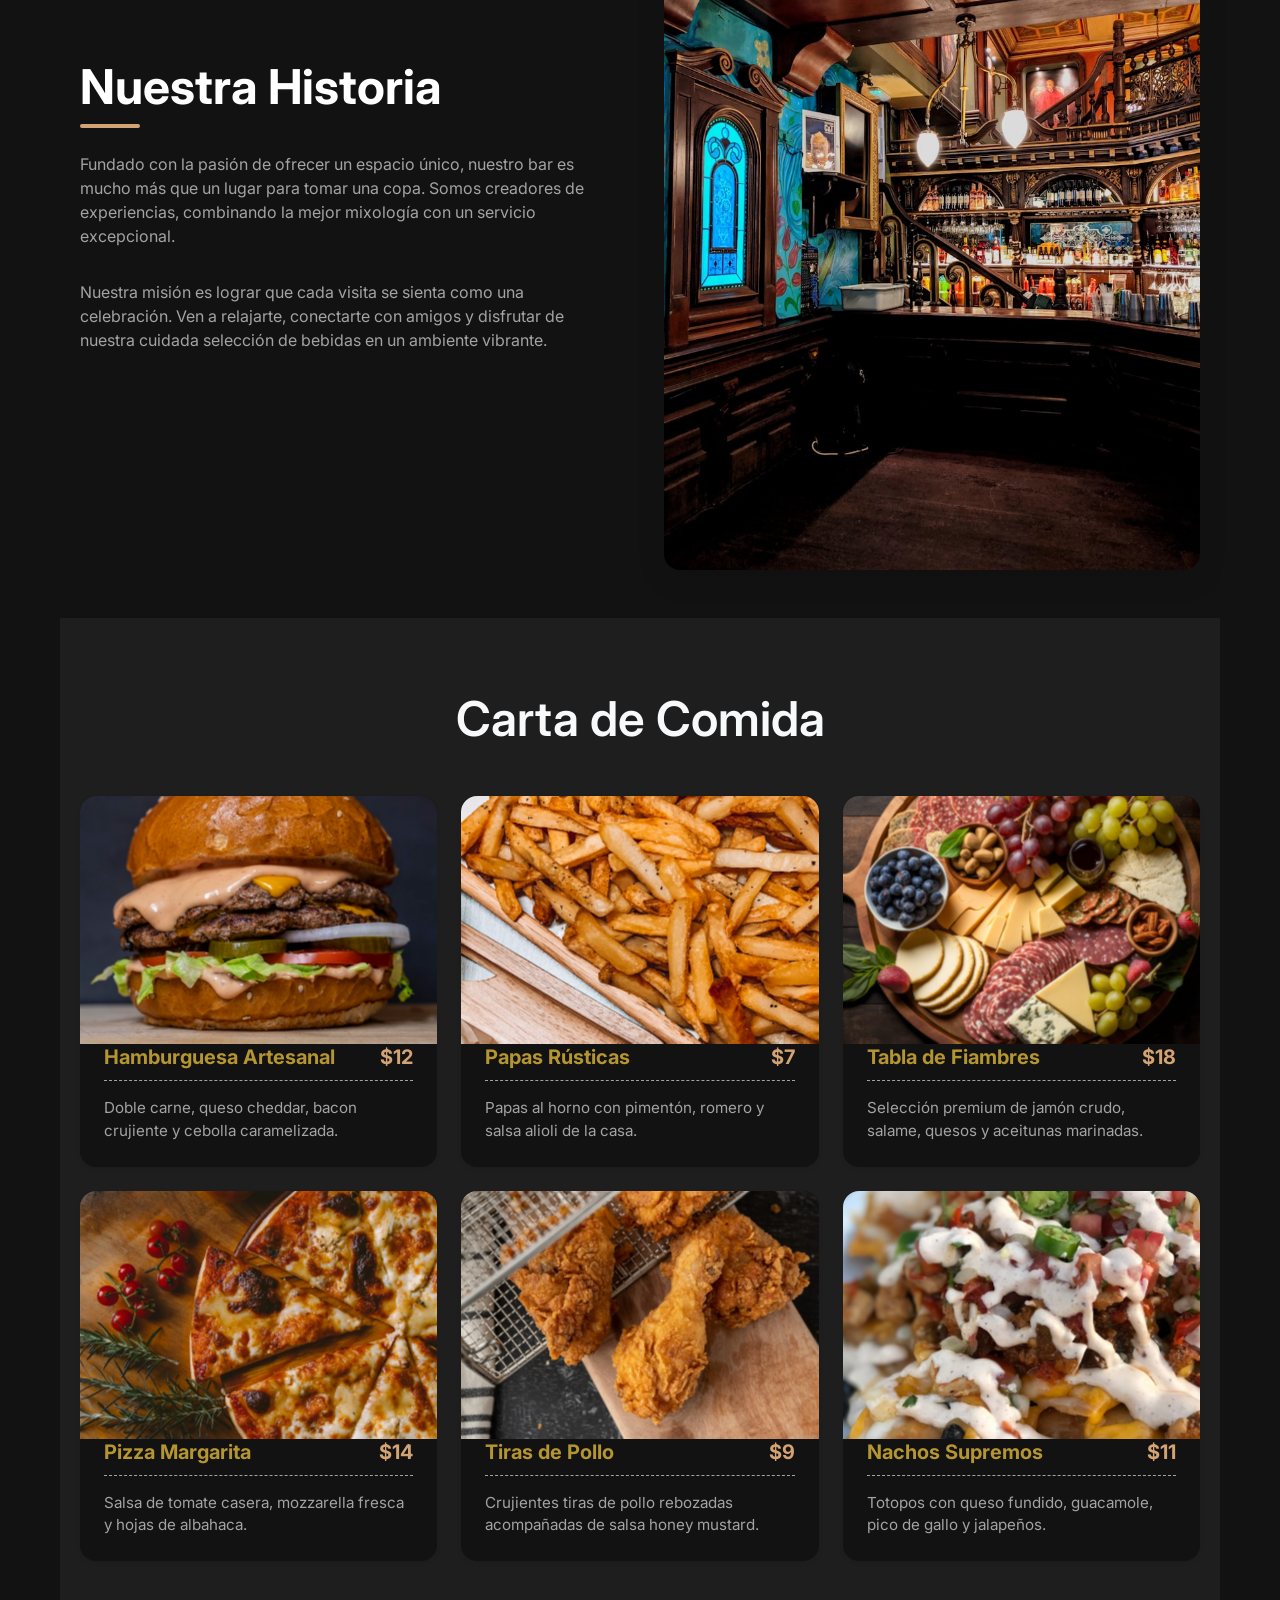
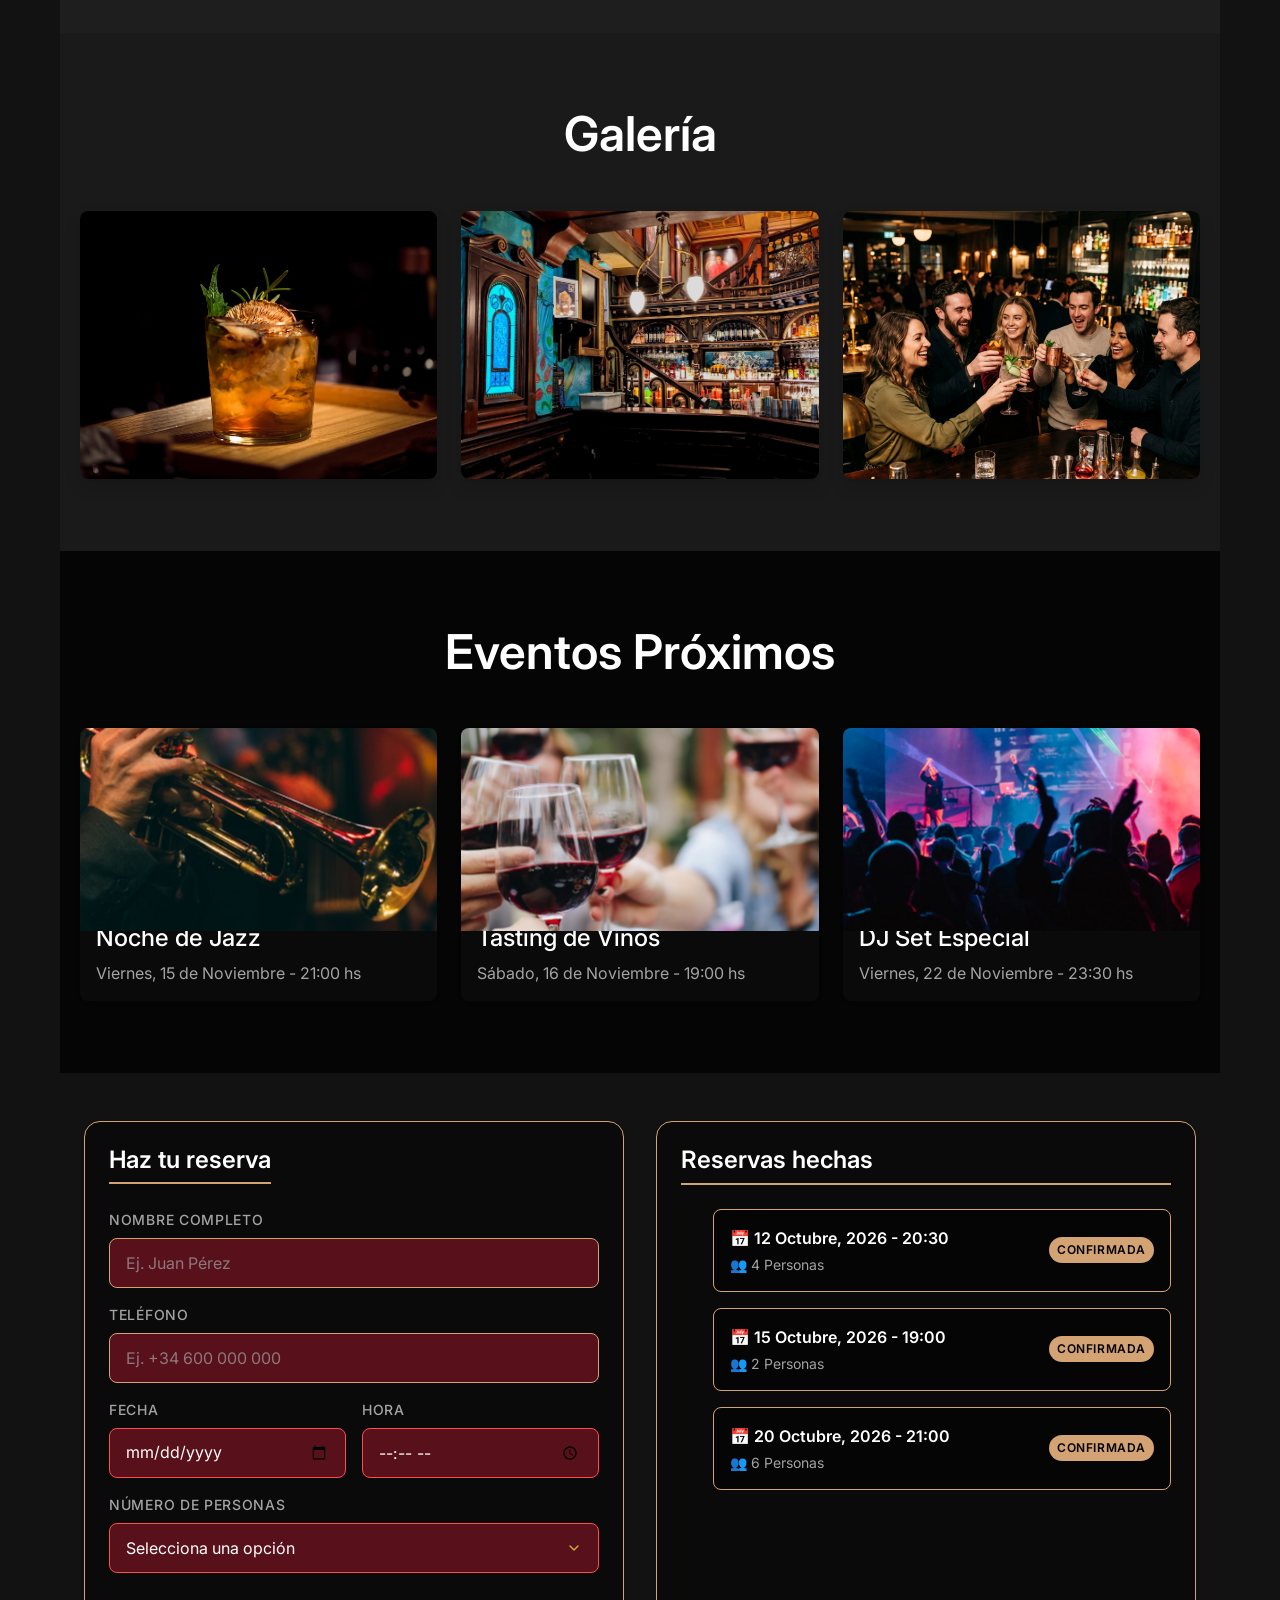
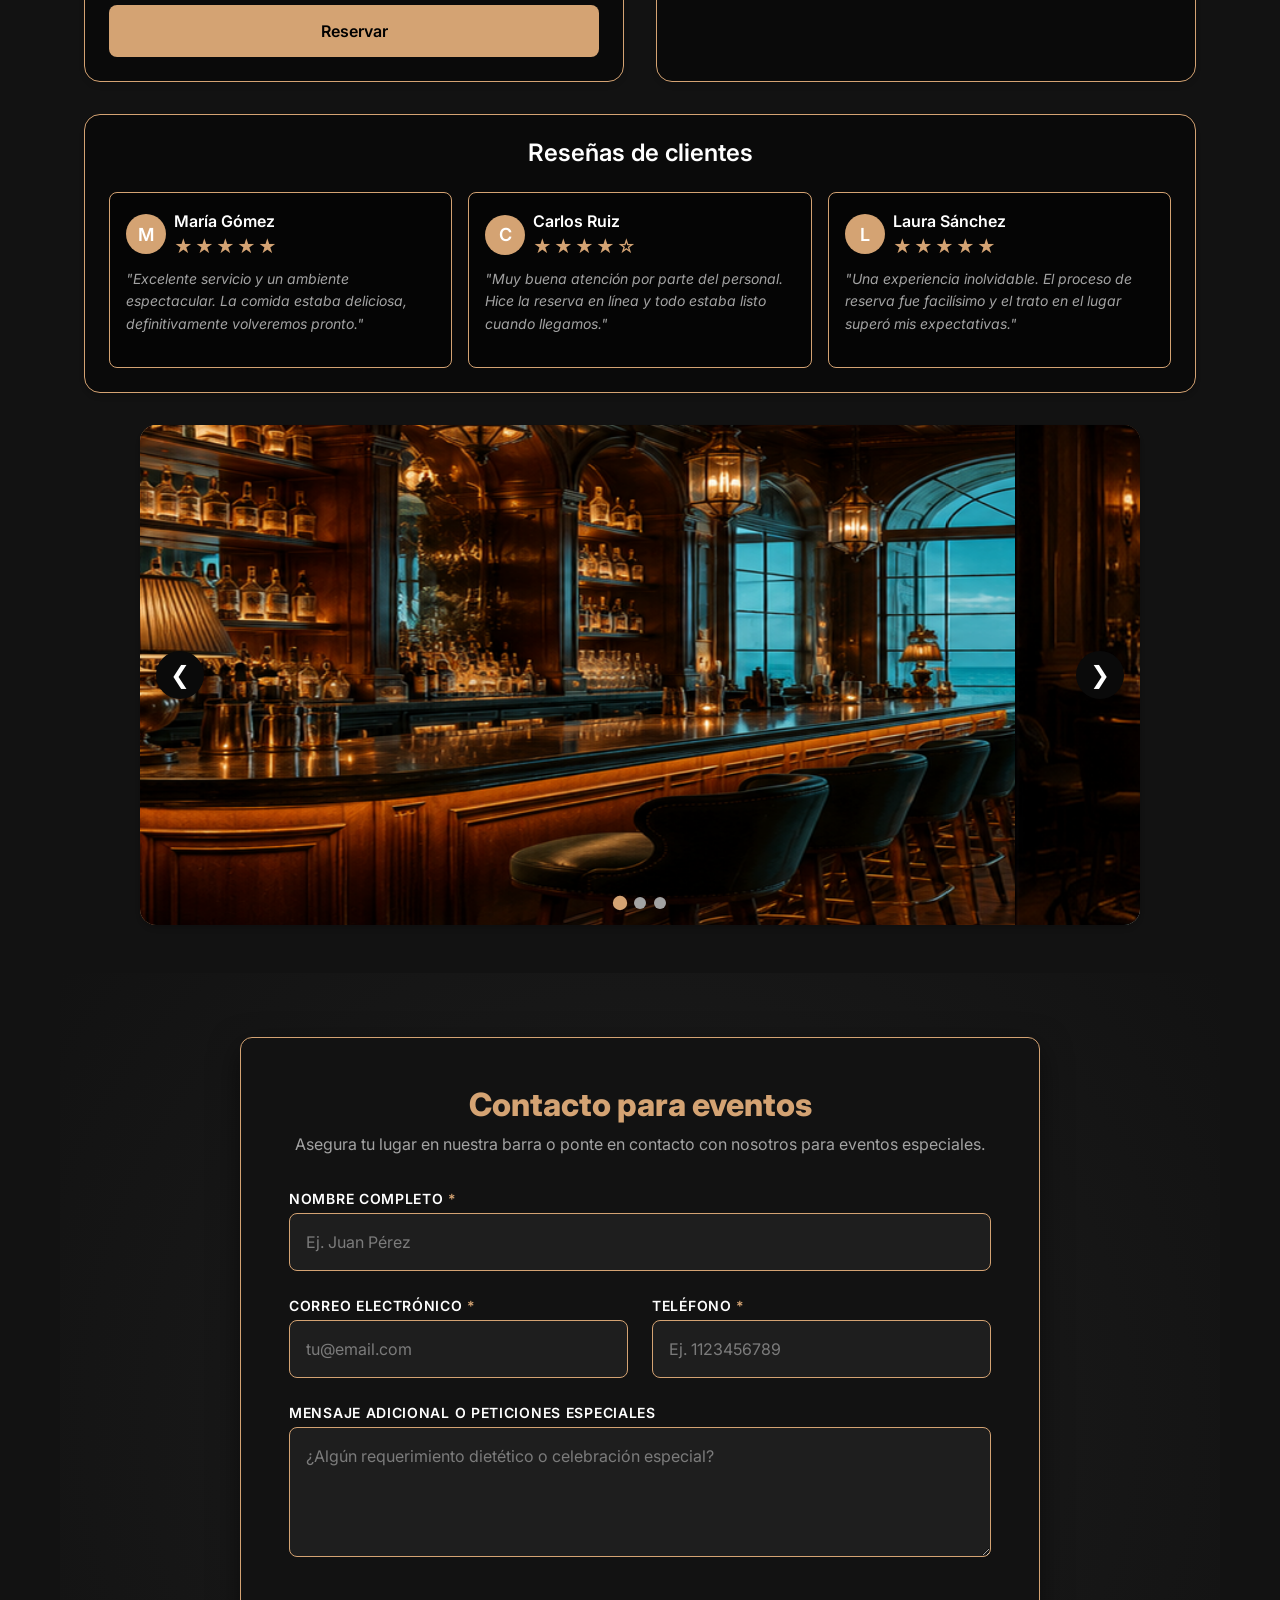
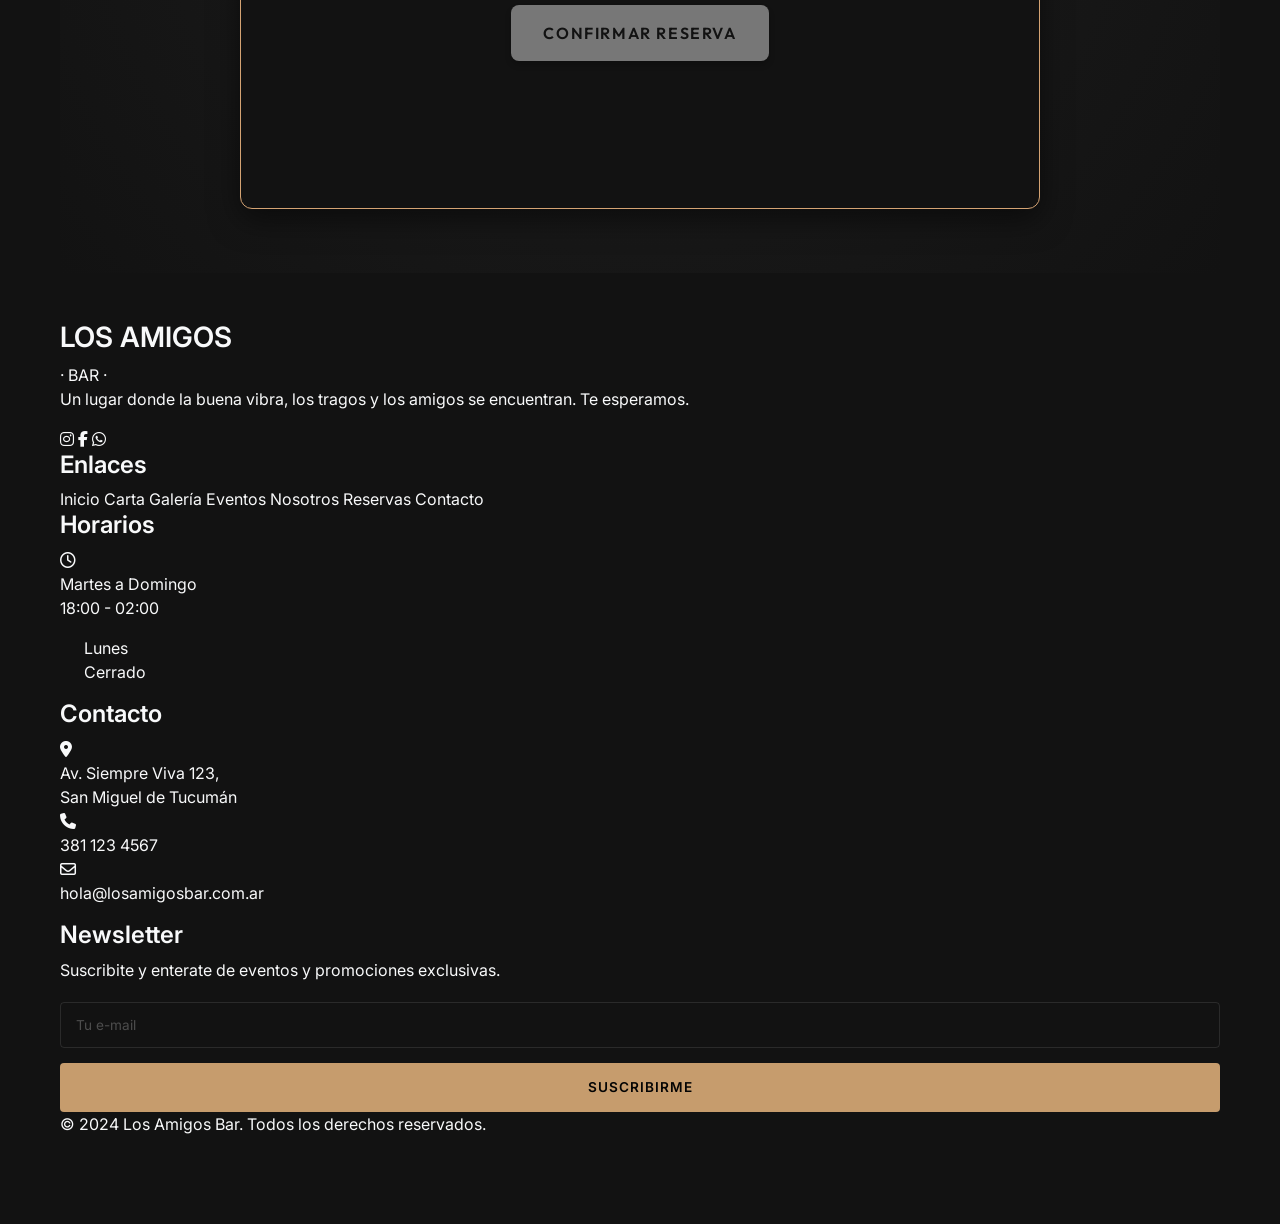
==== commit 831d841a: "Merge branch 'dev' into refactor/feature-home-sections" ====
--- a/client/index.html
+++ b/client/index.html
@@ -14,6 +14,24 @@
         href="https://fonts.googleapis.com/css2?family=Inter:wght@300;400;500;600;700;800&family=Playfair+Display:wght@600;700&family=Outfit:wght@300;400;600;800&display=swap"
         rel="stylesheet">
 
+    <!-- Bootstrap CSS -->
+    <link href="https://cdn.jsdelivr.net/npm/bootstrap@5.3.3/dist/css/bootstrap.min.css" rel="stylesheet"
+        integrity="sha384-QWTKZyjpPEjISv5WaRU9OFeRpok6YctnYmDr5pNlyT2bRjXh0JMhjY6hW+ALEwIH" crossorigin="anonymous">
+
+    <!-- FontAwesome for Icons -->
+    <link rel="stylesheet" href="https://cdnjs.cloudflare.com/ajax/libs/font-awesome/6.4.0/css/all.min.css">
+
+    <!-- Base / Variables -->
+    <link rel="stylesheet" href="css/base/variables.css">
+    <link rel="stylesheet" href="css/base/utilities.css">
+    <link rel="stylesheet" href="css/base/animations.css">
+
+    <!-- New DEV layout CSS -->
+    <link rel="stylesheet" href="css/base/main.css">
+    <link rel="stylesheet" href="css/layout/header.css">
+    <link rel="stylesheet" href="css/layout/navbar.css">
+    <link rel="stylesheet" href="css/layout/footer.css">
+    <link rel="stylesheet" href="css/components/newsletter.css">
     <!-- FontAwesome for Icons -->
     <link rel="stylesheet" href="https://cdnjs.cloudflare.com/ajax/libs/font-awesome/6.4.0/css/all.min.css">
 
@@ -35,11 +53,117 @@
     <link rel="stylesheet" href="css/components/reservations-list.css">
     <link rel="stylesheet" href="css/components/reviews.css">
     <link rel="stylesheet" href="css/components/carousel.css">
+
+    <!-- HEAD branch CSS (menus, gallery, events) -->
     <link rel="stylesheet" href="css/sections/about.css">
     <link rel="stylesheet" href="css/sections/menu.css">
     <link rel="stylesheet" href="css/sections/gallery.css">
     <link rel="stylesheet" href="css/sections/events.css">
     <link rel="stylesheet" href="css/components/carta.css">
+
+    <!-- Scripts -->
+    <script src="js/carousel.js" defer></script>
+</head>
+
+<body>
+
+    <!-- Header & Hero Wrapper -->
+    <div class="site-header">
+        <div class="header-content">
+            <header>
+                <!-- Top Info Bar -->
+                <div class="top-bar">
+                    <div class="top-bar-left">
+                        <i class="fa-solid fa-location-dot"></i>
+                        <span>Av. Siempre Viva 123, San Miguel de Tucumán</span>
+                    </div>
+                    <div class="top-bar-center">
+                        <i class="fa-regular fa-clock"></i>
+                        <span>Mar - Dom: 18:00 - 02:00</span>
+                    </div>
+                    <div class="top-bar-right">
+                        <i class="fa-solid fa-phone"></i>
+                        <span>381 123 4567</span>
+                        <div class="social-icons">
+                            <a href="#" aria-label="Instagram"><i class="fa-brands fa-instagram"></i></a>
+                            <a href="#" aria-label="Facebook"><i class="fa-brands fa-facebook-f"></i></a>
+                            <a href="#" aria-label="WhatsApp"><i class="fa-brands fa-whatsapp"></i></a>
+                        </div>
+                    </div>
+                </div>
+
+                <!-- Logo Section -->
+                <div class="header-logo-section">
+                    <div class="nav-logo-container">
+                        <i class="fa-solid fa-champagne-glasses nav-logo-icon"></i>
+                        <div class="nav-logo-text">Los<br>Amigos</div>
+                        <div class="nav-logo-subtext">· BAR ·</div>
+                    </div>
+                </div>
+
+                <!-- Navbar -->
+                <nav class="navbar">
+                    <div class="nav-container">
+                        <button class="menu-toggle" aria-label="Abrir menú" id="menu-toggle">
+                            <i class="fa-solid fa-bars"></i>
+                        </button>
+                        <ul class="nav-menu" id="nav-menu">
+                            <li><a href="#" class="nav-link active">Inicio</a></li>
+                            <li><a href="#menu" class="nav-link">Carta</a></li>
+                            <li><a href="#galeria" class="nav-link">Galería</a></li>
+                            <li><a href="#eventos" class="nav-link">Eventos</a></li>
+                            <li><a href="#nosotros" class="nav-link">Nosotros</a></li>
+                            <li><a href="#reservas" class="nav-link">Reservas</a></li>
+                            <li><a href="#contacto-reservas" class="nav-link">Contacto</a></li>
+                        </ul>
+                    </div>
+                </nav>
+            </header>
+
+            <!-- Main Hero Section -->
+            <main class="hero-section">
+                <div class="hero-content">
+                    <p class="hero-subtitle">· Buenos Momentos ·</p>
+                    <h1 class="hero-title">Grandes Amigos</h1>
+                    <p class="hero-tags">MÚSICA · TRAGOS · BUENA VIBRA</p>
+                </div>
+            </main>
+        </div>
+    </div>
+
+    <main>
+
+        <!-- Nuestra Historia -->
+        <section id="nosotros" class="about py-5" aria-labelledby="about-title">
+            <div class="container py-lg-4">
+                <div class="row align-items-center g-4 g-lg-5">
+
+                    <div class="col-12 col-lg-6">
+                        <div class="about__content">
+                            <h2 id="about-title" class="about__title mb-3">
+                                Nuestra Historia
+                            </h2>
+
+                            <p class="about__text mb-3">
+                                Fundado con la pasión de ofrecer un espacio único, nuestro bar es mucho más
+                                que un lugar para tomar una copa. Somos creadores de experiencias, combinando
+                                la mejor mixología con un servicio excepcional.
+                            </p>
+
+                            <p class="about__text mb-0">
+                                Nuestra misión es lograr que cada visita se sienta como una celebración. Ven
+                                a relajarte, conectarte con amigos y disfrutar de nuestra cuidada selección
+                                de bebidas en un ambiente vibrante.
+                            </p>
+                        </div>
+                    </div>
+
+                    <div class="col-12 col-lg-6">
+                        <div class="about__image-wrapper rounded-3 overflow-hidden shadow">
+                            <img src="img/about.jpg" alt="Bartender preparando un cóctel artesanal en la barra"
+                                class="about__image img-fluid w-100 h-100 object-fit-cover" loading="lazy">
+                        </div>
+                    </div>
 
     <!-- Scripts del carrusel viejo -->
     <script src="js/carousel.js" defer></script>
@@ -172,213 +296,275 @@
             </div>
         </section>
 
-        <!-- Carta de Tragos Section -->
-        <section id="menu" class="menu" aria-labelledby="menu-title">
-            <div class="container">
-                <h2 id="menu-title" class="menu__title">Nuestros Cócteles Destacados</h2>
-                <div class="carta__grid">
-                    <article class="carta-item">
-                        <img src="img/old-fashioned.jpg" alt="Old Fashioned" class="carta-item__image" loading="lazy">
-                        <div class="carta-item__content">
-                            <div class="carta-item__header">
-                                <h3 class="carta-item__title">Old Fashioned</h3>
-                                <span class="carta-item__price">$10</span>
-                            </div>
-                            <p class="carta-item__desc">Bourbon, azúcar, angostura y un toque de naranja. Un clásico
-                                atemporal.</p>
-                        </div>
-                    </article>
-                    <article class="carta-item">
-                        <img src="img/margarita.jpg" alt="Margarita Picante" class="carta-item__image" loading="lazy">
-                        <div class="carta-item__content">
-                            <div class="carta-item__header">
-                                <h3 class="carta-item__title">Margarita Picante</h3>
-                                <span class="carta-item__price">$9</span>
-                            </div>
-                            <p class="carta-item__desc">Tequila, Cointreau, lima fresca y un toque de jalapeño.</p>
-                        </div>
-                    </article>
-                    <article class="carta-item">
-                        <img src="img/espresso-martini.jpg" alt="Espresso Martini" class="carta-item__image"
-                            loading="lazy">
-                        <div class="carta-item__content">
-                            <div class="carta-item__header">
-                                <h3 class="carta-item__title">Espresso Martini</h3>
-                                <span class="carta-item__price">$11</span>
-                            </div>
-                            <p class="carta-item__desc">Vodka, licor de café y espresso recién preparado. Perfecto para
-                                despertar la noche.</p>
-                        </div>
-                    </article>
-                    <article class="carta-item">
-                        <img src="img/mojito.jpg" alt="Mojito Clásico" class="carta-item__image" loading="lazy">
-                        <div class="carta-item__content">
-                            <div class="carta-item__header">
-                                <h3 class="carta-item__title">Mojito Clásico</h3>
-                                <span class="carta-item__price">$9</span>
-                            </div>
-                            <p class="carta-item__desc">Ron blanco, menta fresca, lima, azúcar y soda. Refrescante y
-                                tropical.</p>
-                        </div>
-                    </article>
-                    <article class="carta-item">
-                        <img src="img/negroni.jpg" alt="Negroni" class="carta-item__image" loading="lazy">
-                        <div class="carta-item__content">
-                            <div class="carta-item__header">
-                                <h3 class="carta-item__title">Negroni</h3>
-                                <span class="carta-item__price">$12</span>
-                            </div>
-                            <p class="carta-item__desc">Gin, Campari y vermú dulce a partes iguales. Un clásico italiano
-                                inconfundible.</p>
-                        </div>
-                    </article>
-                    <article class="carta-item">
-                        <img src="img/pina-colada.jpg" alt="Piña Colada" class="carta-item__image" loading="lazy">
-                        <div class="carta-item__content">
-                            <div class="carta-item__header">
-                                <h3 class="carta-item__title">Piña Colada</h3>
-                                <span class="carta-item__price">$10</span>
-                            </div>
-                            <p class="carta-item__desc">Ron, crema de coco y jugo de piña batido con hielo. Sabor a
-                                paraíso.</p>
-                        </div>
-                    </article>
-                    <article class="carta-item">
-                        <img src="img/gin-tonic.jpg" alt="Gin Tonic Premium" class="carta-item__image" loading="lazy">
-                        <div class="carta-item__content">
-                            <div class="carta-item__header">
-                                <h3 class="carta-item__title">Gin Tonic Premium</h3>
-                                <span class="carta-item__price">$11</span>
-                            </div>
-                            <p class="carta-item__desc">Gin botánico, tónica premium, bayas de enebro y un twist de
-                                limón.</p>
-                        </div>
-                    </article>
+        <!-- Nuestros Cócteles Destacados -->
+
+        <!-- Carta de Comida -->
+        <section id="menu-comida" class="menu py-5" aria-labelledby="menu-comida-title">
+            <div class="container py-lg-4">
+
+                <h2 id="menu-comida-title" class="menu__title text-center mb-4 mb-lg-5">
+                    Carta de Comida
+                </h2>
+
+                <div class="row row-cols-1 row-cols-md-2 row-cols-lg-3 g-4">
+
+                    <!-- Hamburguesa -->
+                    <div class="col">
+                        <article class="carta-item card h-100 border-0 shadow-sm overflow-hidden">
+                            <img src="img/hamburguesa.jpg" alt="Hamburguesa Artesanal"
+                                class="carta-item__image card-img-top" loading="lazy">
+
+                            <div class="carta-item__content card-body">
+                                <div class="carta-item__header d-flex justify-content-between align-items-center">
+                                    <h3 class="carta-item__title h5 mb-0">
+                                        Hamburguesa Artesanal
+                                    </h3>
+
+                                    <span class="carta-item__price fw-bold">
+                                        $12
+                                    </span>
+                                </div>
+
+                                <p class="carta-item__desc mb-0">
+                                    Doble carne, queso cheddar, bacon crujiente y cebolla caramelizada.
+                                </p>
+                            </div>
+                        </article>
+                    </div>
+
+                    <!-- Papas -->
+                    <div class="col">
+                        <article class="carta-item card h-100 border-0 shadow-sm overflow-hidden">
+                            <img src="img/papas.jpg" alt="Papas Rústicas" class="carta-item__image card-img-top"
+                                loading="lazy">
+
+                            <div class="carta-item__content card-body">
+                                <div class="carta-item__header d-flex justify-content-between align-items-center">
+                                    <h3 class="carta-item__title h5 mb-0">
+                                        Papas Rústicas
+                                    </h3>
+
+                                    <span class="carta-item__price fw-bold">
+                                        $7
+                                    </span>
+                                </div>
+
+                                <p class="carta-item__desc mb-0">
+                                    Papas al horno con pimentón, romero y salsa alioli de la casa.
+                                </p>
+                            </div>
+                        </article>
+                    </div>
+
+                    <!-- Fiambres -->
+                    <div class="col">
+                        <article class="carta-item card h-100 border-0 shadow-sm overflow-hidden">
+                            <img src="img/fiambre.jpg" alt="Tabla de Fiambres" class="carta-item__image card-img-top"
+                                loading="lazy">
+
+                            <div class="carta-item__content card-body">
+                                <div class="carta-item__header d-flex justify-content-between align-items-center">
+                                    <h3 class="carta-item__title h5 mb-0">
+                                        Tabla de Fiambres
+                                    </h3>
+
+                                    <span class="carta-item__price fw-bold">
+                                        $18
+                                    </span>
+                                </div>
+
+                                <p class="carta-item__desc mb-0">
+                                    Selección premium de jamón crudo, salame, quesos y aceitunas marinadas.
+                                </p>
+                            </div>
+                        </article>
+                    </div>
+
+                    <!-- Pizza -->
+                    <div class="col">
+                        <article class="carta-item card h-100 border-0 shadow-sm overflow-hidden">
+                            <img src="img/pizza.jpg" alt="Pizza Margarita" class="carta-item__image card-img-top"
+                                loading="lazy">
+
+                            <div class="carta-item__content card-body">
+                                <div class="carta-item__header d-flex justify-content-between align-items-center">
+                                    <h3 class="carta-item__title h5 mb-0">
+                                        Pizza Margarita
+                                    </h3>
+
+                                    <span class="carta-item__price fw-bold">
+                                        $14
+                                    </span>
+                                </div>
+
+                                <p class="carta-item__desc mb-0">
+                                    Salsa de tomate casera, mozzarella fresca y hojas de albahaca.
+                                </p>
+                            </div>
+                        </article>
+                    </div>
+
+                    <!-- Tiras de Pollo -->
+                    <div class="col">
+                        <article class="carta-item card h-100 border-0 shadow-sm overflow-hidden">
+                            <img src="img/pollo.jpg" alt="Tiras de Pollo" class="carta-item__image card-img-top"
+                                loading="lazy">
+
+                            <div class="carta-item__content card-body">
+                                <div class="carta-item__header d-flex justify-content-between align-items-center">
+                                    <h3 class="carta-item__title h5 mb-0">
+                                        Tiras de Pollo
+                                    </h3>
+
+                                    <span class="carta-item__price fw-bold">
+                                        $9
+                                    </span>
+                                </div>
+
+                                <p class="carta-item__desc mb-0">
+                                    Crujientes tiras de pollo rebozadas acompañadas de salsa honey mustard.
+                                </p>
+                            </div>
+                        </article>
+                    </div>
+
+                    <!-- Nachos -->
+                    <div class="col">
+                        <article class="carta-item card h-100 border-0 shadow-sm overflow-hidden">
+                            <img src="img/nachos.jpg" alt="Nachos Supremos" class="carta-item__image card-img-top"
+                                loading="lazy">
+
+                            <div class="carta-item__content card-body">
+                                <div class="carta-item__header d-flex justify-content-between align-items-center">
+                                    <h3 class="carta-item__title h5 mb-0">
+                                        Nachos Supremos
+                                    </h3>
+
+                                    <span class="carta-item__price fw-bold">
+                                        $11
+                                    </span>
+                                </div>
+
+                                <p class="carta-item__desc mb-0">
+                                    Totopos con queso fundido, guacamole, pico de gallo y jalapeños.
+                                </p>
+                            </div>
+                        </article>
+                    </div>
+
                 </div>
             </div>
         </section>
 
-        <!-- Menu de Comida Section -->
-        <section id="menu-comida" class="menu" aria-labelledby="menu-comida-title">
-            <div class="container">
-                <h2 id="menu-comida-title" class="menu__title">Carta de Comida</h2>
-                <div class="carta__grid">
-                    <article class="carta-item">
-                        <img src="img/hamburguesa.jpg" alt="Hamburguesa Artesanal" class="carta-item__image"
-                            loading="lazy">
-                        <div class="carta-item__content">
-                            <div class="carta-item__header">
-                                <h3 class="carta-item__title">Hamburguesa Artesanal</h3>
-                                <span class="carta-item__price">$12</span>
-                            </div>
-                            <p class="carta-item__desc">Doble carne, queso cheddar, bacon crujiente y cebolla
-                                caramelizada.</p>
-                        </div>
-                    </article>
-                    <article class="carta-item">
-                        <img src="img/papas.jpg" alt="Papas Rústicas" class="carta-item__image" loading="lazy">
-                        <div class="carta-item__content">
-                            <div class="carta-item__header">
-                                <h3 class="carta-item__title">Papas Rústicas</h3>
-                                <span class="carta-item__price">$7</span>
-                            </div>
-                            <p class="carta-item__desc">Papas al horno con pimentón, romero y salsa alioli de la casa.
-                            </p>
-                        </div>
-                    </article>
-                    <article class="carta-item">
-                        <img src="img/fiambre.jpg" alt="Tabla de Fiambres" class="carta-item__image" loading="lazy">
-                        <div class="carta-item__content">
-                            <div class="carta-item__header">
-                                <h3 class="carta-item__title">Tabla de Fiambres</h3>
-                                <span class="carta-item__price">$18</span>
-                            </div>
-                            <p class="carta-item__desc">Selección premium de jamón crudo, salame, quesos y aceitunas
-                                marinadas.</p>
-                        </div>
-                    </article>
-                    <article class="carta-item">
-                        <img src="img/pizza.jpg" alt="Pizza Margarita" class="carta-item__image" loading="lazy">
-                        <div class="carta-item__content">
-                            <div class="carta-item__header">
-                                <h3 class="carta-item__title">Pizza Margarita</h3>
-                                <span class="carta-item__price">$14</span>
-                            </div>
-                            <p class="carta-item__desc">Salsa de tomate casera, mozzarella fresca y hojas de albahaca.
-                            </p>
-                        </div>
-                    </article>
-                    <article class="carta-item">
-                        <img src="img/pollo.jpg" alt="Tiras de Pollo" class="carta-item__image" loading="lazy">
-                        <div class="carta-item__content">
-                            <div class="carta-item__header">
-                                <h3 class="carta-item__title">Tiras de Pollo</h3>
-                                <span class="carta-item__price">$9</span>
-                            </div>
-                            <p class="carta-item__desc">Crujientes tiras de pollo rebozadas acompañadas de salsa honey
-                                mustard.</p>
-                        </div>
-                    </article>
-                    <article class="carta-item">
-                        <img src="img/nachos.jpg" alt="Nachos Supremos" class="carta-item__image" loading="lazy">
-                        <div class="carta-item__content">
-                            <div class="carta-item__header">
-                                <h3 class="carta-item__title">Nachos Supremos</h3>
-                                <span class="carta-item__price">$11</span>
-                            </div>
-                            <p class="carta-item__desc">Totopos con queso fundido, guacamole, pico de gallo y jalapeños.
-                            </p>
-                        </div>
-                    </article>
+        <!-- Galería -->
+        <section id="galeria" class="gallery py-5" aria-labelledby="gallery-title">
+            <div class="container py-lg-4">
+
+                <h2 id="gallery-title" class="gallery__title text-center mb-4 mb-lg-5">
+                    Galería
+                </h2>
+
+                <div class="row g-3 g-lg-4">
+
+                    <div class="col-12 col-md-4">
+                        <div class="ratio ratio-4x3 gallery__item overflow-hidden rounded-3 shadow">
+                            <img src="img/cocteles-barra.jpg" alt="Cócteles en la barra"
+                                class="img-fluid w-100 h-100 object-fit-cover gallery__image" loading="lazy">
+                        </div>
+                    </div>
+
+                    <div class="col-12 col-md-4">
+                        <div class="ratio ratio-4x3 gallery__item overflow-hidden rounded-3 shadow">
+                            <img src="img/about.jpg" alt="Ambiente del bar"
+                                class="img-fluid w-100 h-100 object-fit-cover gallery__image" loading="lazy">
+                        </div>
+                    </div>
+
+                    <div class="col-12 col-md-4">
+                        <div class="ratio ratio-4x3 gallery__item overflow-hidden rounded-3 shadow">
+                            <img src="img/amigos-brindando.jpg" alt="Amigos brindando"
+                                class="img-fluid w-100 h-100 object-fit-cover gallery__image" loading="lazy">
+                        </div>
+                    </div>
+
                 </div>
             </div>
         </section>
 
-        <!-- Galería Section -->
-        <section id="galeria" class="gallery" aria-labelledby="gallery-title">
-            <div class="container">
-                <h2 id="gallery-title" class="gallery__title">Galería</h2>
-                <div class="gallery__grid">
-                    <img src="img/cocteles-barra.jpg" alt="Cócteles en la barra" class="gallery__image" loading="lazy">
-                    <img src="img/about.jpg" alt="Ambiente del bar" class="gallery__image" loading="lazy">
-                    <img src="img/amigos-brindando.jpg" alt="Amigos brindando" class="gallery__image" loading="lazy">
+        <!-- Eventos Próximos -->
+        <section id="eventos" class="events py-5" aria-labelledby="events-title">
+            <div class="container py-lg-4">
+
+                <h2 id="events-title" class="events__title text-center mb-4 mb-lg-5">
+                    Eventos Próximos
+                </h2>
+
+                <div class="row row-cols-1 row-cols-md-2 row-cols-lg-3 g-4">
+
+                    <!-- Noche de Jazz -->
+                    <div class="col">
+                        <article class="events__item card h-100 border-0 shadow-sm overflow-hidden">
+
+                            <img src="img/jazz.jpg" alt="Noche de Jazz" class="events__image card-img-top"
+                                loading="lazy">
+
+                            <div class="events__item-content card-body d-flex flex-column">
+                                <h3 class="events__item-title h5 mb-2">
+                                    Noche de Jazz
+                                </h3>
+
+                                <p class="events__item-date mt-auto mb-0">
+                                    Viernes, 15 de Noviembre - 21:00 hs
+                                </p>
+                            </div>
+
+                        </article>
+                    </div>
+
+                    <!-- Tasting de Vinos -->
+                    <div class="col">
+                        <article class="events__item card h-100 border-0 shadow-sm overflow-hidden">
+
+                            <img src="img/vinos.jpg" alt="Tasting de Vinos" class="events__image card-img-top"
+                                loading="lazy">
+
+                            <div class="events__item-content card-body d-flex flex-column">
+                                <h3 class="events__item-title h5 mb-2">
+                                    Tasting de Vinos
+                                </h3>
+
+                                <p class="events__item-date mt-auto mb-0">
+                                    Sábado, 16 de Noviembre - 19:00 hs
+                                </p>
+                            </div>
+
+                        </article>
+                    </div>
+
+                    <!-- DJ Set -->
+                    <div class="col">
+                        <article class="events__item card h-100 border-0 shadow-sm overflow-hidden">
+
+                            <img src="img/dj.jpg" alt="DJ Set Especial" class="events__image card-img-top"
+                                loading="lazy">
+
+                            <div class="events__item-content card-body d-flex flex-column">
+                                <h3 class="events__item-title h5 mb-2">
+                                    DJ Set Especial
+                                </h3>
+
+                                <p class="events__item-date mt-auto mb-0">
+                                    Viernes, 22 de Noviembre - 23:30 hs
+                                </p>
+                            </div>
+
+                        </article>
+                    </div>
+
                 </div>
             </div>
         </section>
-
-        <!-- Eventos Próximos Section -->
-        <section id="eventos" class="events" aria-labelledby="events-title">
-            <div class="container">
-                <h2 id="events-title" class="events__title">Eventos Próximos</h2>
-                <div class="events__list">
-                    <div class="events__item">
-                        <img src="img/jazz.jpg" alt="Noche de Jazz" class="events__image" loading="lazy">
-                        <div class="events__item-content">
-                            <h3 class="events__item-title">Noche de Jazz</h3>
-                            <p class="events__item-date">Viernes, 15 de Noviembre - 21:00 hs</p>
-                        </div>
-                    </div>
-                    <div class="events__item">
-                        <img src="img/vinos.jpg" alt="Tasting de Vinos" class="events__image" loading="lazy">
-                        <div class="events__item-content">
-                            <h3 class="events__item-title">Tasting de Vinos</h3>
-                            <p class="events__item-date">Sábado, 16 de Noviembre - 19:00 hs</p>
-                        </div>
-                    </div>
-                    <div class="events__item">
-                        <img src="img/dj.jpg" alt="DJ Set Especial" class="events__image" loading="lazy">
-                        <div class="events__item-content">
-                            <h3 class="events__item-title">DJ Set Especial</h3>
-                            <p class="events__item-date">Viernes, 22 de Noviembre - 23:30 hs</p>
-                        </div>
-                    </div>
-                </div>
-            </div>
-        </section>
-        <section class="booking-section">
-            <header class="booking-section__header">
-                <!-- Optional section title, but cards have their own headers -->
-            </header>
+        <section id="reservas" class="booking-section">
 
             <div class="booking-section__top-cards">
                 <!-- Card 1: Formulario de reserva -->
@@ -516,7 +702,6 @@
                 </div>
             </div>
         </section>
-
         <!-- Contact & Reservation Form (from the new layout/contact-section) -->
         <section id="contacto-reservas" class="contact-section">
             <div class="contact-container">
@@ -554,9 +739,6 @@
                                 8-15 dígitos).</span>
                         </div>
 
-                        <div class="row-group">
-                        </div>
-
                         <div class="input-wrapper full-width">
                             <label for="message">Mensaje adicional o peticiones especiales</label>
                             <textarea id="message" name="message" rows="4"
@@ -570,113 +752,116 @@
                 </form>
             </div>
         </section>
-
-        <!-- ================= FIN DE LA PARTE DE TUS COMPAÑEROS ================= -->
     </main>
 
-    <!-- ================= FOOTER BOOTSTRAP 5.3 ================= -->
-    <!-- ================= FOOTER BOOTSTRAP 5.3 (5 Columnas Rediseñado) ================= -->
-    <footer class="bg-black text-light pt-5 pb-4 border-top border-secondary border-opacity-25">
-        <div class="container">
-            <div class="row g-4 mb-4">
-
-                <!-- Columna 1: Logo & Descripción -->
-                <div class="col-12 col-md-6 col-lg-3">
-                    <div class="d-flex align-items-center gap-2 mb-2">
-                        <i class="fa-solid fa-champagne-glasses text-warning fs-3"></i>
-                        <h3 class="h4 mb-0 fw-bold text-uppercase text-warning">Los Amigos</h3>
-                    </div>
-                    <div class="text-secondary small mb-3 letter-spacing-2">· BAR ·</div>
-                    <p class="text-secondary small">
-                        Un lugar donde la buena vibra, los tragos y los amigos se encuentran. Te esperamos.
-                    </p>
-                    <div class="d-flex gap-3 fs-5 mt-3">
-                        <a href="#" class="text-secondary hover-gold" aria-label="Instagram"><i
-                                class="fa-brands fa-instagram"></i></a>
-                        <a href="#" class="text-secondary hover-gold" aria-label="Facebook"><i
-                                class="fa-brands fa-facebook-f"></i></a>
-                        <a href="#" class="text-secondary hover-gold" aria-label="WhatsApp"><i
-                                class="fa-brands fa-whatsapp"></i></a>
-                    </div>
-                </div>
-
-                <!-- Columna 2: Enlaces -->
-                <div class="col-6 col-md-6 col-lg-2">
-                    <h4 class="h6 text-warning text-uppercase fw-bold mb-3">Enlaces</h4>
-                    <nav class="d-flex flex-column gap-2 small" aria-label="Navegación del pie de página">
-                        <a href="#" class="text-secondary text-decoration-none hover-gold">Inicio</a>
-                        <a href="#menu" class="text-secondary text-decoration-none hover-gold">Carta</a>
-                        <a href="#galeria" class="text-secondary text-decoration-none hover-gold">Galería</a>
-                        <a href="#eventos" class="text-secondary text-decoration-none hover-gold">Eventos</a>
-                        <a href="#nosotros" class="text-secondary text-decoration-none hover-gold">Nosotros</a>
-                        <a href="#reservas" class="text-secondary text-decoration-none hover-gold">Reservas</a>
-                        <a href="#contacto-reservas" class="text-secondary text-decoration-none hover-gold">Contacto</a>
-                    </nav>
-                </div>
-
-                <!-- Columna 3: Horarios -->
-                <div class="col-6 col-md-6 col-lg-2">
-                    <h4 class="h6 text-warning text-uppercase fw-bold mb-3">Horarios</h4>
-                    <div class="d-flex gap-2 text-secondary small mb-2">
-                        <i class="fa-regular fa-clock text-warning mt-1"></i>
-                        <div>
-                            <div class="text-white fw-semibold">Martes a Domingo</div>
-                            <div>18:00 - 02:00</div>
-                        </div>
-                    </div>
-                    <div class="d-flex gap-2 text-secondary small ms-4 mt-2">
-                        <div>
-                            <div class="text-white fw-semibold">Lunes</div>
-                            <div>Cerrado</div>
-                        </div>
-                    </div>
-                </div>
-
-                <!-- Columna 4: Contacto -->
-                <div class="col-12 col-md-6 col-lg-2">
-                    <h4 class="h6 text-warning text-uppercase fw-bold mb-3">Contacto</h4>
-                    <address class="text-secondary small mb-0 d-flex flex-column gap-2 fst-normal">
-                        <div class="d-flex gap-2">
-                            <i class="fa-solid fa-location-dot text-warning mt-1"></i>
-                            <span>Av. Siempre Viva 123,<br>San Miguel de Tucumán</span>
-                        </div>
-                        <div class="d-flex gap-2">
-                            <i class="fa-solid fa-phone text-warning mt-1"></i>
-                            <span>381 123 4567</span>
-                        </div>
-                        <div class="d-flex gap-2">
-                            <i class="fa-regular fa-envelope text-warning mt-1"></i>
-                            <span>losamigos@gmail.com</span>
-                        </div>
-                    </address>
-                </div>
-
-                <!-- Columna 5: Newsletter -->
-                <div class="col-12 col-lg-3">
-                    <h4 class="h6 text-warning text-uppercase fw-bold mb-3">Newsletter</h4>
-                    <p class="text-secondary small">Suscribite y enterate de eventos y promociones exclusivas.</p>
-                    <form class="needs-validation mt-3" onsubmit="event.preventDefault();">
-                        <div class="d-flex flex-column gap-2">
-                            <input type="email" class="form-control bg-dark text-light border-secondary"
-                                placeholder="Tu e-mail" required>
-                            <button class="btn btn-warning fw-semibold w-100 text-uppercase btn-sm py-2"
-                                type="submit">Suscribirme</button>
-                        </div>
-                    </form>
-                </div>
-
-            </div>
-
-            <!-- Copyright -->
-            <div class="border-top border-secondary border-opacity-25 pt-4 text-center text-secondary small">
-                <p class="mb-0">&copy; 2026 Los Amigos Bar. Todos los derechos reservados.</p>
-            </div>
+
+    <!-- Footer -->
+    <footer class="site-footer">
+        <div class="footer-grid">
+
+            <!-- Column 1: Description -->
+            <section class="footer-col">
+                <h3 class="footer-logo">LOS AMIGOS</h3>
+                <span class="footer-logo-sub">· BAR ·</span>
+                <p class="footer-text">Un lugar donde la buena vibra, los tragos y los amigos se encuentran. Te
+                    esperamos.</p>
+                <div class="footer-social">
+                    <a href="#" aria-label="Instagram"><i class="fa-brands fa-instagram"></i></a>
+                    <a href="#" aria-label="Facebook"><i class="fa-brands fa-facebook-f"></i></a>
+                    <a href="#" aria-label="WhatsApp"><i class="fa-brands fa-whatsapp"></i></a>
+                </div>
+            </section>
+
+            <!-- Column 2: Links -->
+            <section class="footer-col">
+                <h4 class="footer-col-title">Enlaces</h4>
+                <nav class="footer-nav" aria-label="Navegación del pie de página">
+                    <a href="#">Inicio</a>
+                    <a href="#">Carta</a>
+                    <a href="#">Galería</a>
+                    <a href="#">Eventos</a>
+                    <a href="#">Nosotros</a>
+                    <a href="#">Reservas</a>
+                    <a href="#">Contacto</a>
+                </nav>
+            </section>
+
+            <!-- Column 3: Schedule -->
+            <section class="footer-col">
+                <h4 class="footer-col-title">Horarios</h4>
+                <div class="footer-contact-item">
+                    <i class="fa-regular fa-clock"></i>
+                    <div>
+                        <p class="footer-text" style="margin-bottom:0">Martes a Domingo</p>
+                        <p class="footer-text">18:00 - 02:00</p>
+                    </div>
+                </div>
+                <div class="footer-contact-item" style="margin-top: 5px;">
+                    <div style="margin-left: 24px;">
+                        <p class="footer-text" style="margin-bottom:0">Lunes</p>
+                        <p class="footer-text">Cerrado</p>
+                    </div>
+                </div>
+            </section>
+
+            <!-- Column 4: Contact -->
+            <section class="footer-col">
+                <h4 class="footer-col-title">Contacto</h4>
+                <address style="font-style: normal;">
+                    <div class="footer-contact-item">
+                        <i class="fa-solid fa-location-dot"></i>
+                        <p class="footer-text" style="margin-bottom:0">Av. Siempre Viva 123,<br>San Miguel de Tucumán
+                        </p>
+                    </div>
+                    <div class="footer-contact-item">
+                        <i class="fa-solid fa-phone"></i>
+                        <p class="footer-text" style="margin-bottom:0">381 123 4567</p>
+                    </div>
+                    <div class="footer-contact-item">
+                        <i class="fa-regular fa-envelope"></i>
+                        <p class="footer-text" style="margin-bottom:0">hola@losamigosbar.com.ar</p>
+                    </div>
+                </address>
+            </section>
+
+            <!-- Column 5: Newsletter -->
+            <section class="footer-col">
+                <h4 class="footer-col-title">Newsletter</h4>
+                <p class="footer-text">Suscribite y enterate de eventos y promociones exclusivas.</p>
+                <form class="newsletter-form">
+                    <input type="email" placeholder="Tu e-mail" class="newsletter-input" required>
+                    <button type="submit" class="newsletter-btn">Suscribirme</button>
+                </form>
+            </section>
+
+        </div>
+
+        <!-- Copyright -->
+        <div class="footer-bottom">
+            <p>&copy; 2024 Los Amigos Bar. Todos los derechos reservados.</p>
         </div>
     </footer>
 
-    <!-- ================= BOOTSTRAP 5.3 BUNDLE JS CDN ================= -->
-    <script src="https://cdn.jsdelivr.net/npm/bootstrap@5.3.3/dist/js/bootstrap.bundle.min.js"></script>
-
+    <script>
+        const menuToggle = document.getElementById('menu-toggle');
+        const navMenu = document.getElementById('nav-menu');
+
+        menuToggle.addEventListener('click', () => {
+            navMenu.classList.toggle('active');
+            const icon = menuToggle.querySelector('i');
+            if (navMenu.classList.contains('active')) {
+                icon.classList.remove('fa-bars');
+                icon.classList.add('fa-xmark');
+            } else {
+                icon.classList.remove('fa-xmark');
+                icon.classList.add('fa-bars');
+            }
+        });
+    </script>
+    <!-- Bootstrap JS -->
+    <script src="https://cdn.jsdelivr.net/npm/bootstrap@5.3.3/dist/js/bootstrap.bundle.min.js"
+        integrity="sha384-YvpcrYf0tY3lHB60NNkmxc5s9fDVZLESaAA55NDzOxhy9GkcIdslK1eN7N6jIeHz"
+        crossorigin="anonymous"></script>
 </body>
 
 </html>
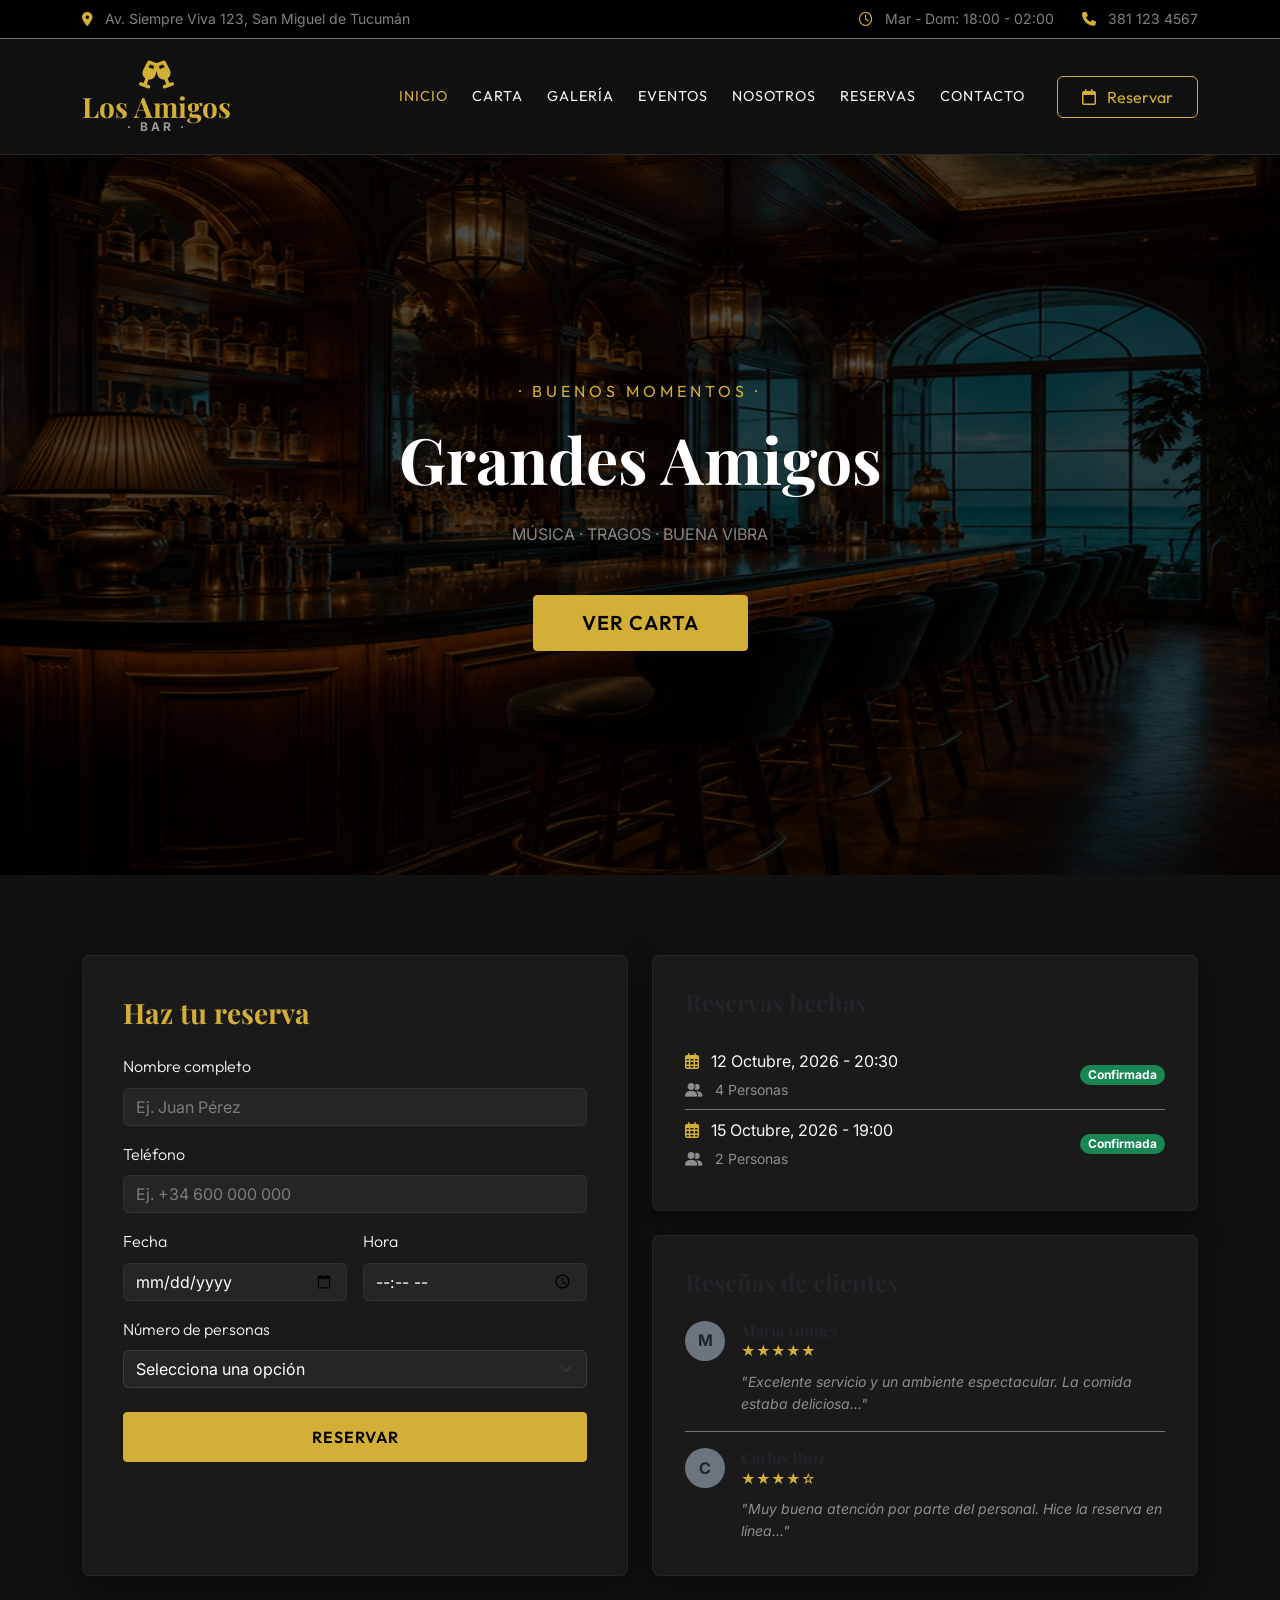
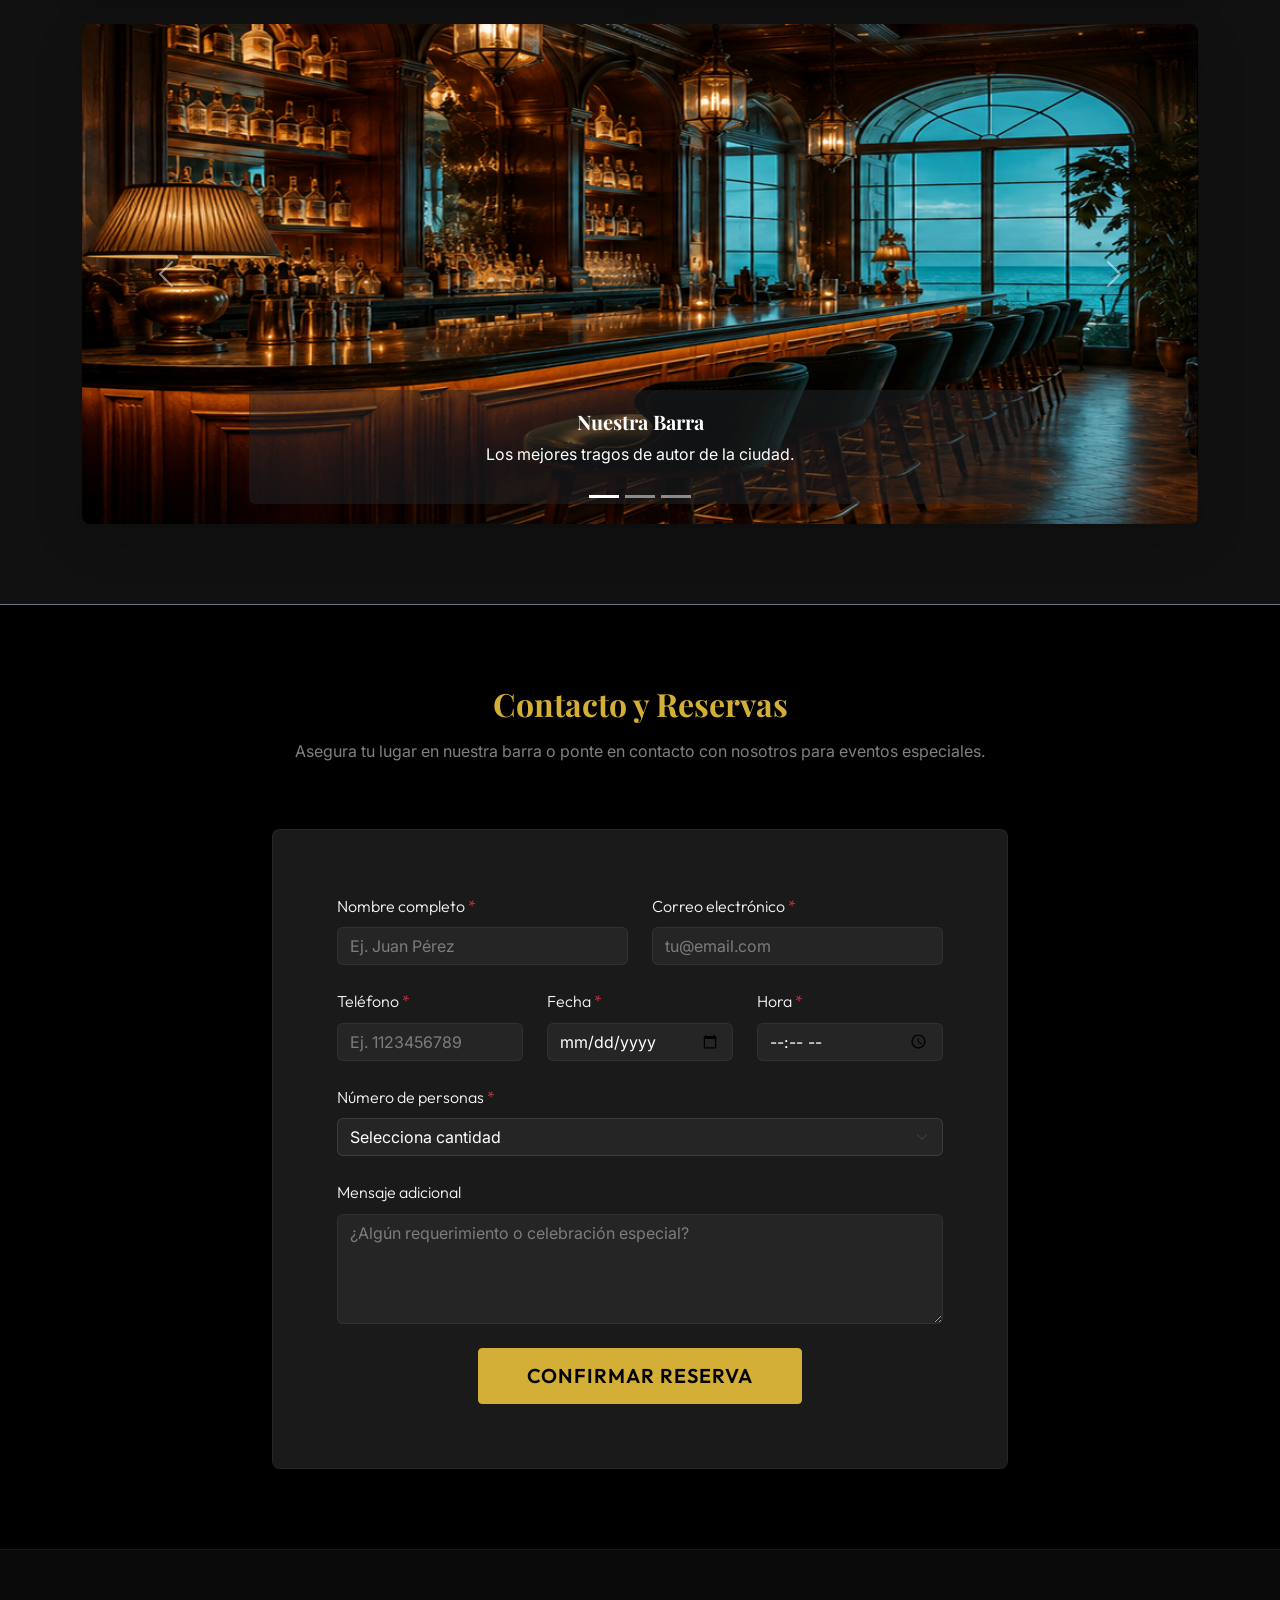
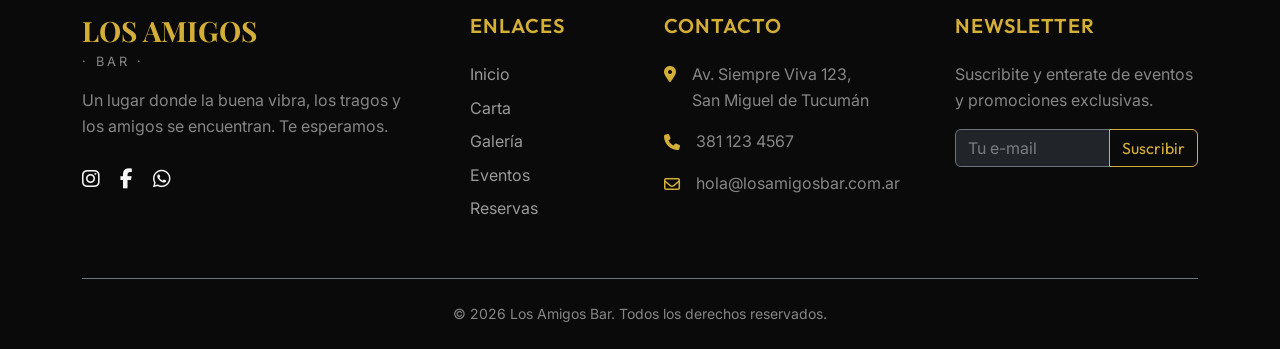
==== commit a25dcb39: "migre los estilos de los forms desde ccs a bootstrap" ====
--- a/client/index.html
+++ b/client/index.html
@@ -4,864 +4,410 @@
 <head>
     <meta charset="UTF-8">
     <meta name="viewport" content="width=device-width, initial-scale=1.0">
-    <meta name="description" content="Los Amigos Bar - Reservas, cocteles y buena vibra en San Miguel de Tucuman.">
     <title>Los Amigos Bar | Inicio</title>
 
     <!-- Google Fonts -->
     <link rel="preconnect" href="https://fonts.googleapis.com">
     <link rel="preconnect" href="https://fonts.gstatic.com" crossorigin>
     <link
-        href="https://fonts.googleapis.com/css2?family=Inter:wght@300;400;500;600;700;800&family=Playfair+Display:wght@600;700&family=Outfit:wght@300;400;600;800&display=swap"
+        href="https://fonts.googleapis.com/css2?family=Inter:wght@300;400;500;600&family=Playfair+Display:wght@600;700&family=Outfit:wght@300;400;600;800&display=swap"
         rel="stylesheet">
-
-    <!-- Bootstrap CSS -->
-    <link href="https://cdn.jsdelivr.net/npm/bootstrap@5.3.3/dist/css/bootstrap.min.css" rel="stylesheet"
-        integrity="sha384-QWTKZyjpPEjISv5WaRU9OFeRpok6YctnYmDr5pNlyT2bRjXh0JMhjY6hW+ALEwIH" crossorigin="anonymous">
 
     <!-- FontAwesome for Icons -->
     <link rel="stylesheet" href="https://cdnjs.cloudflare.com/ajax/libs/font-awesome/6.4.0/css/all.min.css">
 
-    <!-- Base / Variables -->
-    <link rel="stylesheet" href="css/base/variables.css">
-    <link rel="stylesheet" href="css/base/utilities.css">
-    <link rel="stylesheet" href="css/base/animations.css">
-
-    <!-- New DEV layout CSS -->
-    <link rel="stylesheet" href="css/base/main.css">
-    <link rel="stylesheet" href="css/layout/header.css">
-    <link rel="stylesheet" href="css/layout/navbar.css">
-    <link rel="stylesheet" href="css/layout/footer.css">
-    <link rel="stylesheet" href="css/components/newsletter.css">
-    <!-- FontAwesome for Icons -->
-    <link rel="stylesheet" href="https://cdnjs.cloudflare.com/ajax/libs/font-awesome/6.4.0/css/all.min.css">
-
-    <!-- ================= BOOTSTRAP 5.3 CDN & CUSTOM CSS (Tu parte) ================= -->
+    <!-- Bootstrap 5 CSS -->
     <link href="https://cdn.jsdelivr.net/npm/bootstrap@5.3.3/dist/css/bootstrap.min.css" rel="stylesheet">
+
+    <!-- Custom Premium Overrides -->
     <link rel="stylesheet" href="css/custom-bootstrap.css">
-
-    <!-- ================= CSS ORIGINAL DE TUS COMPAÑEROS (NO COMENTAR) ================= -->
-    <link rel="stylesheet" href="css/base/variables.css">
-    <link rel="stylesheet" href="css/base/utilities.css">
-    <link rel="stylesheet" href="css/base/animations.css">
-    <link rel="stylesheet" href="css/base/main.css">
-    <link rel="stylesheet" href="css/components/forms.css">
-    <link rel="stylesheet" href="css/components/buttons.css">
-    <link rel="stylesheet" href="css/sections/contact-section.css">
-    <link rel="stylesheet" href="css/base/base.css">
-    <link rel="stylesheet" href="css/sections/booking-section.css">
-    <link rel="stylesheet" href="css/components/booking-card.css">
-    <link rel="stylesheet" href="css/components/reservations-list.css">
-    <link rel="stylesheet" href="css/components/reviews.css">
-    <link rel="stylesheet" href="css/components/carousel.css">
-
-    <!-- HEAD branch CSS (menus, gallery, events) -->
-    <link rel="stylesheet" href="css/sections/about.css">
-    <link rel="stylesheet" href="css/sections/menu.css">
-    <link rel="stylesheet" href="css/sections/gallery.css">
-    <link rel="stylesheet" href="css/sections/events.css">
-    <link rel="stylesheet" href="css/components/carta.css">
-
-    <!-- Scripts -->
-    <script src="js/carousel.js" defer></script>
 </head>
 
-<body>
-
-    <!-- Header & Hero Wrapper -->
-    <div class="site-header">
-        <div class="header-content">
-            <header>
-                <!-- Top Info Bar -->
-                <div class="top-bar">
-                    <div class="top-bar-left">
-                        <i class="fa-solid fa-location-dot"></i>
-                        <span>Av. Siempre Viva 123, San Miguel de Tucumán</span>
-                    </div>
-                    <div class="top-bar-center">
-                        <i class="fa-regular fa-clock"></i>
-                        <span>Mar - Dom: 18:00 - 02:00</span>
-                    </div>
-                    <div class="top-bar-right">
-                        <i class="fa-solid fa-phone"></i>
-                        <span>381 123 4567</span>
-                        <div class="social-icons">
-                            <a href="#" aria-label="Instagram"><i class="fa-brands fa-instagram"></i></a>
-                            <a href="#" aria-label="Facebook"><i class="fa-brands fa-facebook-f"></i></a>
-                            <a href="#" aria-label="WhatsApp"><i class="fa-brands fa-whatsapp"></i></a>
-                        </div>
-                    </div>
-                </div>
-
-                <!-- Logo Section -->
-                <div class="header-logo-section">
-                    <div class="nav-logo-container">
-                        <i class="fa-solid fa-champagne-glasses nav-logo-icon"></i>
-                        <div class="nav-logo-text">Los<br>Amigos</div>
-                        <div class="nav-logo-subtext">· BAR ·</div>
-                    </div>
-                </div>
-
-                <!-- Navbar -->
-                <nav class="navbar">
-                    <div class="nav-container">
-                        <button class="menu-toggle" aria-label="Abrir menú" id="menu-toggle">
-                            <i class="fa-solid fa-bars"></i>
+<body class="bg-dark-custom text-light">
+
+    <!-- Top Info Bar (Hidden on small screens) -->
+    <div class="bg-black py-2 d-none d-md-block border-bottom border-secondary">
+        <div class="container d-flex justify-content-between align-items-center small">
+            <div>
+                <i class="fa-solid fa-location-dot text-primary-custom me-2"></i>
+                <span class="text-white-50">Av. Siempre Viva 123, San Miguel de Tucumán</span>
+            </div>
+            <div>
+                <i class="fa-regular fa-clock text-primary-custom me-2"></i>
+                <span class="text-white-50 me-4">Mar - Dom: 18:00 - 02:00</span>
+                <i class="fa-solid fa-phone text-primary-custom me-2"></i>
+                <span class="text-white-50">381 123 4567</span>
+            </div>
+        </div>
+    </div>
+
+    <!-- Navbar -->
+    <nav class="navbar navbar-expand-lg sticky-top">
+        <div class="container">
+            <a class="navbar-brand text-center" href="#">
+                <i class="fa-solid fa-champagne-glasses mb-1"></i><br>
+                Los Amigos
+                <span>· BAR ·</span>
+            </a>
+
+            <button class="navbar-toggler border-0" type="button" data-bs-toggle="collapse" data-bs-target="#mainNavbar"
+                aria-controls="mainNavbar" aria-expanded="false" aria-label="Toggle navigation">
+                <i class="fa-solid fa-bars text-light fs-2"></i>
+            </button>
+
+            <div class="collapse navbar-collapse justify-content-end" id="mainNavbar">
+                <ul class="navbar-nav align-items-center gap-2">
+                    <li class="nav-item"><a class="nav-link active" href="#">Inicio</a></li>
+                    <li class="nav-item"><a class="nav-link" href="#">Carta</a></li>
+                    <li class="nav-item"><a class="nav-link" href="#">Galería</a></li>
+                    <li class="nav-item"><a class="nav-link" href="#">Eventos</a></li>
+                    <li class="nav-item"><a class="nav-link" href="#">Nosotros</a></li>
+                    <li class="nav-item"><a class="nav-link" href="#contacto-reservas">Reservas</a></li>
+                    <li class="nav-item"><a class="nav-link" href="#">Contacto</a></li>
+                    <li class="nav-item ms-lg-3 mt-3 mt-lg-0">
+                        <button class="btn btn-outline-primary px-4 py-2">
+                            <i class="fa-regular fa-calendar me-2"></i> Reservar
                         </button>
-                        <ul class="nav-menu" id="nav-menu">
-                            <li><a href="#" class="nav-link active">Inicio</a></li>
-                            <li><a href="#menu" class="nav-link">Carta</a></li>
-                            <li><a href="#galeria" class="nav-link">Galería</a></li>
-                            <li><a href="#eventos" class="nav-link">Eventos</a></li>
-                            <li><a href="#nosotros" class="nav-link">Nosotros</a></li>
-                            <li><a href="#reservas" class="nav-link">Reservas</a></li>
-                            <li><a href="#contacto-reservas" class="nav-link">Contacto</a></li>
-                        </ul>
-                    </div>
-                </nav>
-            </header>
-
-            <!-- Main Hero Section -->
-            <main class="hero-section">
-                <div class="hero-content">
+                    </li>
+                </ul>
+            </div>
+        </div>
+    </nav>
+
+    <!-- Main Hero Section -->
+    <header class="hero-section">
+        <div class="container">
+            <div class="row justify-content-center">
+                <div class="col-md-8">
                     <p class="hero-subtitle">· Buenos Momentos ·</p>
                     <h1 class="hero-title">Grandes Amigos</h1>
-                    <p class="hero-tags">MÚSICA · TRAGOS · BUENA VIBRA</p>
-                </div>
-            </main>
+                    <p class="text-white-50 mb-5 tracking-wide">MÚSICA · TRAGOS · BUENA VIBRA</p>
+                    <button class="btn btn-primary btn-lg px-5">Ver Carta</button>
+                </div>
+            </div>
         </div>
-    </div>
-
+    </header>
+
+    <!-- Main Content Area -->
     <main>
-
-        <!-- Nuestra Historia -->
-        <section id="nosotros" class="about py-5" aria-labelledby="about-title">
-            <div class="container py-lg-4">
-                <div class="row align-items-center g-4 g-lg-5">
-
-                    <div class="col-12 col-lg-6">
-                        <div class="about__content">
-                            <h2 id="about-title" class="about__title mb-3">
-                                Nuestra Historia
-                            </h2>
-
-                            <p class="about__text mb-3">
-                                Fundado con la pasión de ofrecer un espacio único, nuestro bar es mucho más
-                                que un lugar para tomar una copa. Somos creadores de experiencias, combinando
-                                la mejor mixología con un servicio excepcional.
-                            </p>
-
-                            <p class="about__text mb-0">
-                                Nuestra misión es lograr que cada visita se sienta como una celebración. Ven
-                                a relajarte, conectarte con amigos y disfrutar de nuestra cuidada selección
-                                de bebidas en un ambiente vibrante.
-                            </p>
+        <section class="section-padding">
+            <div class="container">
+                <div class="row g-4 mb-5">
+
+                    <!-- Card 1: Formulario de reserva -->
+                    <div class="col-lg-6">
+                        <div class="card h-100 p-4">
+                            <div class="card-body">
+                                <h3 class="card-title text-primary-custom mb-4">Haz tu reserva</h3>
+                                <form action="#" method="POST" onsubmit="event.preventDefault();">
+                                    <div class="mb-3">
+                                        <label class="form-label" for="res-name">Nombre completo</label>
+                                        <input class="form-control" type="text" id="res-name"
+                                            placeholder="Ej. Juan Pérez" required>
+                                    </div>
+                                    <div class="mb-3">
+                                        <label class="form-label" for="res-phone">Teléfono</label>
+                                        <input class="form-control" type="tel" id="res-phone"
+                                            placeholder="Ej. +34 600 000 000" required>
+                                    </div>
+                                    <div class="row g-3 mb-3">
+                                        <div class="col-md-6">
+                                            <label class="form-label" for="res-date">Fecha</label>
+                                            <input class="form-control" type="date" id="res-date" required>
+                                        </div>
+                                        <div class="col-md-6">
+                                            <label class="form-label" for="res-time">Hora</label>
+                                            <input class="form-control" type="time" id="res-time" required>
+                                        </div>
+                                    </div>
+                                    <div class="mb-4">
+                                        <label class="form-label" for="res-guests">Número de personas</label>
+                                        <select class="form-select" id="res-guests" required>
+                                            <option value="" disabled selected>Selecciona una opción</option>
+                                            <option value="1">1 Persona</option>
+                                            <option value="2">2 Personas</option>
+                                            <option value="3">3 Personas</option>
+                                            <option value="4">4 Personas</option>
+                                            <option value="5+">5 o más Personas</option>
+                                        </select>
+                                    </div>
+                                    <button class="btn btn-primary w-100" type="submit">Reservar</button>
+                                </form>
+                            </div>
                         </div>
                     </div>
 
-                    <div class="col-12 col-lg-6">
-                        <div class="about__image-wrapper rounded-3 overflow-hidden shadow">
-                            <img src="img/about.jpg" alt="Bartender preparando un cóctel artesanal en la barra"
-                                class="about__image img-fluid w-100 h-100 object-fit-cover" loading="lazy">
+                    <!-- Card 2: Reservas hechas & Reseñas -->
+                    <div class="col-lg-6">
+                        <div class="row g-4">
+                            <!-- Reservas -->
+                            <div class="col-12">
+                                <div class="card p-3">
+                                    <div class="card-body">
+                                        <h4 class="card-title mb-4">Reservas hechas</h4>
+                                        <ul class="list-group list-group-flush rounded bg-transparent">
+                                            <li
+                                                class="list-group-item bg-transparent text-light border-secondary d-flex justify-content-between align-items-center px-0">
+                                                <div>
+                                                    <div class="mb-1"><i
+                                                            class="fa-regular fa-calendar-days text-primary-custom me-2"></i>
+                                                        12 Octubre, 2026 - 20:30</div>
+                                                    <div class="text-white-50 small"><i
+                                                            class="fa-solid fa-user-group me-2"></i> 4 Personas</div>
+                                                </div>
+                                                <span class="badge bg-success rounded-pill">Confirmada</span>
+                                            </li>
+                                            <li
+                                                class="list-group-item bg-transparent text-light border-secondary d-flex justify-content-between align-items-center px-0">
+                                                <div>
+                                                    <div class="mb-1"><i
+                                                            class="fa-regular fa-calendar-days text-primary-custom me-2"></i>
+                                                        15 Octubre, 2026 - 19:00</div>
+                                                    <div class="text-white-50 small"><i
+                                                            class="fa-solid fa-user-group me-2"></i> 2 Personas</div>
+                                                </div>
+                                                <span class="badge bg-success rounded-pill">Confirmada</span>
+                                            </li>
+                                        </ul>
+                                    </div>
+                                </div>
+                            </div>
+
+                            <!-- Reseñas -->
+                            <div class="col-12">
+                                <div class="card p-3">
+                                    <div class="card-body">
+                                        <h4 class="card-title mb-4">Reseñas de clientes</h4>
+
+                                        <div class="d-flex mb-3 border-bottom border-secondary pb-3">
+                                            <div class="flex-shrink-0">
+                                                <div class="bg-secondary rounded-circle d-flex align-items-center justify-content-center fw-bold text-dark"
+                                                    style="width: 40px; height: 40px;">M</div>
+                                            </div>
+                                            <div class="flex-grow-1 ms-3">
+                                                <h6 class="mb-0">María Gómez</h6>
+                                                <div class="text-primary-custom small mb-2">★★★★★</div>
+                                                <p class="mb-0 text-white-50 small fst-italic">"Excelente servicio y un
+                                                    ambiente espectacular. La comida estaba deliciosa..."</p>
+                                            </div>
+                                        </div>
+
+                                        <div class="d-flex">
+                                            <div class="flex-shrink-0">
+                                                <div class="bg-secondary rounded-circle d-flex align-items-center justify-content-center fw-bold text-dark"
+                                                    style="width: 40px; height: 40px;">C</div>
+                                            </div>
+                                            <div class="flex-grow-1 ms-3">
+                                                <h6 class="mb-0">Carlos Ruiz</h6>
+                                                <div class="text-primary-custom small mb-2">★★★★☆</div>
+                                                <p class="mb-0 text-white-50 small fst-italic">"Muy buena atención por
+                                                    parte del personal. Hice la reserva en línea..."</p>
+                                            </div>
+                                        </div>
+                                    </div>
+                                </div>
+                            </div>
                         </div>
                     </div>
-
-    <!-- Scripts del carrusel viejo -->
-    <script src="js/carousel.js" defer></script>
-
-    <!-- ================= CSS ORIGINAL TUYO (COMENTADO SEGÚN TP3) ================= -->
-    <!--
-    <link rel="stylesheet" href="css/layout/header.css">
-    <link rel="stylesheet" href="css/layout/navbar.css">
-    <link rel="stylesheet" href="css/layout/footer.css">
-    <link rel="stylesheet" href="css/components/newsletter.css">
-    -->
-</head>
-
-<body class="bg-black text-light d-flex flex-column min-vh-100">
-
-    <!-- ================= TOP INFO BAR BOOTSTRAP ================= -->
-    <!-- ================= TOP INFO BAR BOOTSTRAP (Rediseñada) ================= -->
-    <div class="bg-dark bg-opacity-75 py-2 border-bottom border-secondary border-opacity-25 small text-secondary">
-        <div class="container d-flex flex-wrap justify-content-between align-items-center gap-3">
-            <div class="d-flex align-items-center gap-2">
-                <i class="fa-solid fa-location-dot text-warning"></i>
-                <span>Av. Siempre Viva 123, San Miguel de Tucumán</span>
-            </div>
-            <div class="d-none d-md-flex align-items-center gap-2">
-                <i class="fa-regular fa-clock text-warning"></i>
-                <span>Mar - Dom: 18:00 - 02:00</span>
-            </div>
-            <div class="d-flex align-items-center gap-3">
-                <span class="d-none d-sm-flex align-items-center gap-2">
-                    <i class="fa-solid fa-phone text-warning"></i> 381 123 4567
-                </span>
-                <div class="d-flex gap-3 ms-2">
-                    <a href="#" class="text-secondary hover-gold" aria-label="Instagram"><i
-                            class="fa-brands fa-instagram"></i></a>
-                    <a href="#" class="text-secondary hover-gold" aria-label="Facebook"><i
-                            class="fa-brands fa-facebook-f"></i></a>
-                    <a href="#" class="text-secondary hover-gold" aria-label="WhatsApp"><i
-                            class="fa-brands fa-whatsapp"></i></a>
-                </div>
-            </div>
-        </div>
-    </div>
-
-    <!-- ================= NAVBAR BOOTSTRAP 5.3 (Rediseñada con efecto Glassmorphism) ================= -->
-    <nav class="navbar navbar-expand-lg navbar-dark bg-dark sticky-top border-bottom border-secondary border-opacity-25 shadow-sm"
-        style="background-color: rgba(18, 18, 18, 0.95) !important; backdrop-filter: blur(10px);">
-        <div class="container py-1">
-            <a class="navbar-brand d-flex align-items-center gap-2 fw-bold text-uppercase text-decoration-none"
-                href="#">
-                <i class="fa-solid fa-champagne-glasses text-warning fs-3"></i>
-                <span class="lh-sm">
-                    <span class="text-warning">Los</span> Amigos
-                    <small class="d-block text-secondary fw-normal letter-spacing-2" style="font-size: 0.6rem;">· BAR
-                        ·</small>
-                </span>
-            </a>
-
-            <button class="navbar-toggler border-secondary" type="button" data-bs-toggle="collapse"
-                data-bs-target="#navbarLosAmigos" aria-controls="navbarLosAmigos" aria-expanded="false"
-                aria-label="Toggle navigation">
-                <span class="navbar-toggler-icon"></span>
-            </button>
-
-            <div class="collapse navbar-collapse justify-content-end" id="navbarLosAmigos">
-                <ul class="navbar-nav gap-lg-3 text-uppercase fw-semibold pt-3 pt-lg-0 align-lg-items-center">
-                    <li class="nav-item">
-                        <a class="nav-link active text-warning px-2 py-1" aria-current="page" href="#">Inicio</a>
-                    </li>
-                    <li class="nav-item">
-                        <a class="nav-link px-2 py-1" href="#nosotros">Nosotros</a>
-                    </li>
-                    <li class="nav-item">
-                        <a class="nav-link px-2 py-1" href="#menu">Carta</a>
-                    </li>
-                    <li class="nav-item">
-                        <a class="nav-link px-2 py-1" href="#galeria">Galería</a>
-                    </li>
-                    <li class="nav-item">
-                        <a class="nav-link px-2 py-1" href="#eventos">Eventos</a>
-                    </li>
-                    <li class="nav-item">
-                        <a class="nav-link px-2 py-1" href="#contacto-reservas">Reservas</a>
-                    </li>
-                </ul>
-            </div>
-        </div>
-    </nav>
-
-    <!-- ================= CONTENEDOR PRINCIPAL ================= -->
-    <main class="flex-grow-1">
-
-        <!-- ================= HERO SECTION BOOTSTRAP ================= -->
-        <header class="hero-section text-center text-white d-flex align-items-center justify-content-center py-5">
-            <div class="container py-5 my-md-4">
+                </div>
+
+                <!-- Carousel Bootstrap -->
+                <div class="row">
+                    <div class="col-12">
+                        <div id="barGalleryCarousel" class="carousel slide" data-bs-ride="carousel">
+                            <div class="carousel-indicators">
+                                <button type="button" data-bs-target="#barGalleryCarousel" data-bs-slide-to="0"
+                                    class="active" aria-current="true" aria-label="Slide 1"></button>
+                                <button type="button" data-bs-target="#barGalleryCarousel" data-bs-slide-to="1"
+                                    aria-label="Slide 2"></button>
+                                <button type="button" data-bs-target="#barGalleryCarousel" data-bs-slide-to="2"
+                                    aria-label="Slide 3"></button>
+                            </div>
+                            <div class="carousel-inner shadow-lg rounded">
+                                <div class="carousel-item active">
+                                    <img src="img/bar_1.png" class="d-block w-100" alt="Bar 1">
+                                    <div class="carousel-caption d-none d-md-block bg-dark bg-opacity-50 rounded">
+                                        <h5>Nuestra Barra</h5>
+                                        <p>Los mejores tragos de autor de la ciudad.</p>
+                                    </div>
+                                </div>
+                                <div class="carousel-item">
+                                    <img src="img/bar_2.png" class="d-block w-100" alt="Bar 2">
+                                </div>
+                                <div class="carousel-item">
+                                    <img src="img/bar_3.png" class="d-block w-100" alt="Bar 3">
+                                </div>
+                            </div>
+                            <button class="carousel-control-prev" type="button" data-bs-target="#barGalleryCarousel"
+                                data-bs-slide="prev">
+                                <span class="carousel-control-prev-icon" aria-hidden="true"></span>
+                                <span class="visually-hidden">Previous</span>
+                            </button>
+                            <button class="carousel-control-next" type="button" data-bs-target="#barGalleryCarousel"
+                                data-bs-slide="next">
+                                <span class="carousel-control-next-icon" aria-hidden="true"></span>
+                                <span class="visually-hidden">Next</span>
+                            </button>
+                        </div>
+                    </div>
+                </div>
+            </div>
+        </section>
+
+        <!-- Contact & Reservation Form Section -->
+        <section id="contacto-reservas" class="section-padding bg-black border-top border-secondary">
+            <div class="container">
                 <div class="row justify-content-center">
-                    <div class="col-12 col-md-10 col-lg-8">
-                        <p class="text-warning text-uppercase letter-spacing-2 fw-semibold mb-2">· Buenos Momentos ·</p>
-                        <h1 class="display-3 fw-bold mb-3 text-uppercase text-light">Grandes Amigos</h1>
-                        <p class="lead text-secondary mb-4 text-uppercase letter-spacing-1">Música · Tragos · Buena
-                            Vibra</p>
-                        <div class="d-flex justify-content-center gap-3 flex-wrap">
-                            <a href="#contacto-reservas" class="btn btn-warning px-4 py-2 text-uppercase">Reservar
-                                Mesa</a>
-                            <a href="#menu" class="btn btn-outline-warning px-4 py-2 text-uppercase">Ver Carta</a>
+                    <div class="col-lg-8 text-center mb-5">
+                        <h2 class="text-primary-custom mb-3">Contacto y Reservas</h2>
+                        <p class="text-white-50">Asegura tu lugar en nuestra barra o ponte en contacto con nosotros para
+                            eventos especiales.</p>
+                    </div>
+                </div>
+
+                <div class="row justify-content-center">
+                    <div class="col-lg-8">
+                        <div class="card p-4 p-md-5">
+                            <div class="card-body">
+                                <form action="#" method="POST">
+                                    <div class="row g-4">
+                                        <div class="col-md-6">
+                                            <label for="full-name" class="form-label">Nombre completo <span
+                                                    class="text-danger">*</span></label>
+                                            <input type="text" class="form-control" id="full-name" required
+                                                placeholder="Ej. Juan Pérez">
+                                        </div>
+                                        <div class="col-md-6">
+                                            <label for="email" class="form-label">Correo electrónico <span
+                                                    class="text-danger">*</span></label>
+                                            <input type="email" class="form-control" id="email" required
+                                                placeholder="tu@email.com">
+                                        </div>
+
+                                        <div class="col-md-4">
+                                            <label for="phone" class="form-label">Teléfono <span
+                                                    class="text-danger">*</span></label>
+                                            <input type="tel" class="form-control" id="phone" required
+                                                placeholder="Ej. 1123456789">
+                                        </div>
+                                        <div class="col-md-4">
+                                            <label for="date" class="form-label">Fecha <span
+                                                    class="text-danger">*</span></label>
+                                            <input type="date" class="form-control" id="date" required>
+                                        </div>
+                                        <div class="col-md-4">
+                                            <label for="time" class="form-label">Hora <span
+                                                    class="text-danger">*</span></label>
+                                            <input type="time" class="form-control" id="time" required>
+                                        </div>
+
+                                        <div class="col-12">
+                                            <label for="guests-contact" class="form-label">Número de personas <span
+                                                    class="text-danger">*</span></label>
+                                            <select class="form-select" id="guests-contact" required>
+                                                <option value="" disabled selected>Selecciona cantidad</option>
+                                                <option value="1">1 persona</option>
+                                                <option value="2">2 personas</option>
+                                                <option value="3">3 personas</option>
+                                                <option value="4">4 personas</option>
+                                                <option value="5+">5 o más personas</option>
+                                            </select>
+                                        </div>
+
+                                        <div class="col-12">
+                                            <label for="message" class="form-label">Mensaje adicional</label>
+                                            <textarea class="form-control" id="message" rows="4"
+                                                placeholder="¿Algún requerimiento o celebración especial?"></textarea>
+                                        </div>
+
+                                        <div class="col-12 text-center mt-4">
+                                            <button type="submit" class="btn btn-primary btn-lg px-5">Confirmar
+                                                Reserva</button>
+                                        </div>
+                                    </div>
+                                </form>
+                            </div>
                         </div>
                     </div>
                 </div>
             </div>
-        </header>
-
-        <!-- ================= INICIO DE LA PARTE DE TUS COMPAÑEROS (VIEJO TP2 INTACTO) ================= -->
-
-        <!-- About Us Section -->
-        <section id="nosotros" class="about" aria-labelledby="about-title">
-            <div class="container about__wrapper">
-                <div class="about__content">
-                    <h2 id="about-title" class="about__title">Nuestra Historia</h2>
-                    <p class="about__text">Fundado con la pasión de ofrecer un espacio único, nuestro bar es mucho más
-                        que un lugar para tomar una copa. Somos creadores de experiencias, combinando la mejor mixología
-                        con un servicio excepcional.</p>
-                    <p class="about__text">Nuestra misión es lograr que cada visita se sienta como una celebración. Ven
-                        a relajarte, conectarte con amigos y disfrutar de nuestra cuidada selección de bebidas en un
-                        ambiente vibrante.</p>
-                </div>
-                <div class="about__image-wrapper">
-                    <!-- Imagen temática -->
-                    <img src="img/about.jpg" alt="Bartender preparando un cóctel artesanal en la barra"
-                        class="about__image" loading="lazy">
-                </div>
-            </div>
         </section>
-
-        <!-- Nuestros Cócteles Destacados -->
-
-        <!-- Carta de Comida -->
-        <section id="menu-comida" class="menu py-5" aria-labelledby="menu-comida-title">
-            <div class="container py-lg-4">
-
-                <h2 id="menu-comida-title" class="menu__title text-center mb-4 mb-lg-5">
-                    Carta de Comida
-                </h2>
-
-                <div class="row row-cols-1 row-cols-md-2 row-cols-lg-3 g-4">
-
-                    <!-- Hamburguesa -->
-                    <div class="col">
-                        <article class="carta-item card h-100 border-0 shadow-sm overflow-hidden">
-                            <img src="img/hamburguesa.jpg" alt="Hamburguesa Artesanal"
-                                class="carta-item__image card-img-top" loading="lazy">
-
-                            <div class="carta-item__content card-body">
-                                <div class="carta-item__header d-flex justify-content-between align-items-center">
-                                    <h3 class="carta-item__title h5 mb-0">
-                                        Hamburguesa Artesanal
-                                    </h3>
-
-                                    <span class="carta-item__price fw-bold">
-                                        $12
-                                    </span>
-                                </div>
-
-                                <p class="carta-item__desc mb-0">
-                                    Doble carne, queso cheddar, bacon crujiente y cebolla caramelizada.
-                                </p>
-                            </div>
-                        </article>
-                    </div>
-
-                    <!-- Papas -->
-                    <div class="col">
-                        <article class="carta-item card h-100 border-0 shadow-sm overflow-hidden">
-                            <img src="img/papas.jpg" alt="Papas Rústicas" class="carta-item__image card-img-top"
-                                loading="lazy">
-
-                            <div class="carta-item__content card-body">
-                                <div class="carta-item__header d-flex justify-content-between align-items-center">
-                                    <h3 class="carta-item__title h5 mb-0">
-                                        Papas Rústicas
-                                    </h3>
-
-                                    <span class="carta-item__price fw-bold">
-                                        $7
-                                    </span>
-                                </div>
-
-                                <p class="carta-item__desc mb-0">
-                                    Papas al horno con pimentón, romero y salsa alioli de la casa.
-                                </p>
-                            </div>
-                        </article>
-                    </div>
-
-                    <!-- Fiambres -->
-                    <div class="col">
-                        <article class="carta-item card h-100 border-0 shadow-sm overflow-hidden">
-                            <img src="img/fiambre.jpg" alt="Tabla de Fiambres" class="carta-item__image card-img-top"
-                                loading="lazy">
-
-                            <div class="carta-item__content card-body">
-                                <div class="carta-item__header d-flex justify-content-between align-items-center">
-                                    <h3 class="carta-item__title h5 mb-0">
-                                        Tabla de Fiambres
-                                    </h3>
-
-                                    <span class="carta-item__price fw-bold">
-                                        $18
-                                    </span>
-                                </div>
-
-                                <p class="carta-item__desc mb-0">
-                                    Selección premium de jamón crudo, salame, quesos y aceitunas marinadas.
-                                </p>
-                            </div>
-                        </article>
-                    </div>
-
-                    <!-- Pizza -->
-                    <div class="col">
-                        <article class="carta-item card h-100 border-0 shadow-sm overflow-hidden">
-                            <img src="img/pizza.jpg" alt="Pizza Margarita" class="carta-item__image card-img-top"
-                                loading="lazy">
-
-                            <div class="carta-item__content card-body">
-                                <div class="carta-item__header d-flex justify-content-between align-items-center">
-                                    <h3 class="carta-item__title h5 mb-0">
-                                        Pizza Margarita
-                                    </h3>
-
-                                    <span class="carta-item__price fw-bold">
-                                        $14
-                                    </span>
-                                </div>
-
-                                <p class="carta-item__desc mb-0">
-                                    Salsa de tomate casera, mozzarella fresca y hojas de albahaca.
-                                </p>
-                            </div>
-                        </article>
-                    </div>
-
-                    <!-- Tiras de Pollo -->
-                    <div class="col">
-                        <article class="carta-item card h-100 border-0 shadow-sm overflow-hidden">
-                            <img src="img/pollo.jpg" alt="Tiras de Pollo" class="carta-item__image card-img-top"
-                                loading="lazy">
-
-                            <div class="carta-item__content card-body">
-                                <div class="carta-item__header d-flex justify-content-between align-items-center">
-                                    <h3 class="carta-item__title h5 mb-0">
-                                        Tiras de Pollo
-                                    </h3>
-
-                                    <span class="carta-item__price fw-bold">
-                                        $9
-                                    </span>
-                                </div>
-
-                                <p class="carta-item__desc mb-0">
-                                    Crujientes tiras de pollo rebozadas acompañadas de salsa honey mustard.
-                                </p>
-                            </div>
-                        </article>
-                    </div>
-
-                    <!-- Nachos -->
-                    <div class="col">
-                        <article class="carta-item card h-100 border-0 shadow-sm overflow-hidden">
-                            <img src="img/nachos.jpg" alt="Nachos Supremos" class="carta-item__image card-img-top"
-                                loading="lazy">
-
-                            <div class="carta-item__content card-body">
-                                <div class="carta-item__header d-flex justify-content-between align-items-center">
-                                    <h3 class="carta-item__title h5 mb-0">
-                                        Nachos Supremos
-                                    </h3>
-
-                                    <span class="carta-item__price fw-bold">
-                                        $11
-                                    </span>
-                                </div>
-
-                                <p class="carta-item__desc mb-0">
-                                    Totopos con queso fundido, guacamole, pico de gallo y jalapeños.
-                                </p>
-                            </div>
-                        </article>
-                    </div>
-
-                </div>
-            </div>
-        </section>
-
-        <!-- Galería -->
-        <section id="galeria" class="gallery py-5" aria-labelledby="gallery-title">
-            <div class="container py-lg-4">
-
-                <h2 id="gallery-title" class="gallery__title text-center mb-4 mb-lg-5">
-                    Galería
-                </h2>
-
-                <div class="row g-3 g-lg-4">
-
-                    <div class="col-12 col-md-4">
-                        <div class="ratio ratio-4x3 gallery__item overflow-hidden rounded-3 shadow">
-                            <img src="img/cocteles-barra.jpg" alt="Cócteles en la barra"
-                                class="img-fluid w-100 h-100 object-fit-cover gallery__image" loading="lazy">
-                        </div>
-                    </div>
-
-                    <div class="col-12 col-md-4">
-                        <div class="ratio ratio-4x3 gallery__item overflow-hidden rounded-3 shadow">
-                            <img src="img/about.jpg" alt="Ambiente del bar"
-                                class="img-fluid w-100 h-100 object-fit-cover gallery__image" loading="lazy">
-                        </div>
-                    </div>
-
-                    <div class="col-12 col-md-4">
-                        <div class="ratio ratio-4x3 gallery__item overflow-hidden rounded-3 shadow">
-                            <img src="img/amigos-brindando.jpg" alt="Amigos brindando"
-                                class="img-fluid w-100 h-100 object-fit-cover gallery__image" loading="lazy">
-                        </div>
-                    </div>
-
-                </div>
-            </div>
-        </section>
-
-        <!-- Eventos Próximos -->
-        <section id="eventos" class="events py-5" aria-labelledby="events-title">
-            <div class="container py-lg-4">
-
-                <h2 id="events-title" class="events__title text-center mb-4 mb-lg-5">
-                    Eventos Próximos
-                </h2>
-
-                <div class="row row-cols-1 row-cols-md-2 row-cols-lg-3 g-4">
-
-                    <!-- Noche de Jazz -->
-                    <div class="col">
-                        <article class="events__item card h-100 border-0 shadow-sm overflow-hidden">
-
-                            <img src="img/jazz.jpg" alt="Noche de Jazz" class="events__image card-img-top"
-                                loading="lazy">
-
-                            <div class="events__item-content card-body d-flex flex-column">
-                                <h3 class="events__item-title h5 mb-2">
-                                    Noche de Jazz
-                                </h3>
-
-                                <p class="events__item-date mt-auto mb-0">
-                                    Viernes, 15 de Noviembre - 21:00 hs
-                                </p>
-                            </div>
-
-                        </article>
-                    </div>
-
-                    <!-- Tasting de Vinos -->
-                    <div class="col">
-                        <article class="events__item card h-100 border-0 shadow-sm overflow-hidden">
-
-                            <img src="img/vinos.jpg" alt="Tasting de Vinos" class="events__image card-img-top"
-                                loading="lazy">
-
-                            <div class="events__item-content card-body d-flex flex-column">
-                                <h3 class="events__item-title h5 mb-2">
-                                    Tasting de Vinos
-                                </h3>
-
-                                <p class="events__item-date mt-auto mb-0">
-                                    Sábado, 16 de Noviembre - 19:00 hs
-                                </p>
-                            </div>
-
-                        </article>
-                    </div>
-
-                    <!-- DJ Set -->
-                    <div class="col">
-                        <article class="events__item card h-100 border-0 shadow-sm overflow-hidden">
-
-                            <img src="img/dj.jpg" alt="DJ Set Especial" class="events__image card-img-top"
-                                loading="lazy">
-
-                            <div class="events__item-content card-body d-flex flex-column">
-                                <h3 class="events__item-title h5 mb-2">
-                                    DJ Set Especial
-                                </h3>
-
-                                <p class="events__item-date mt-auto mb-0">
-                                    Viernes, 22 de Noviembre - 23:30 hs
-                                </p>
-                            </div>
-
-                        </article>
-                    </div>
-
-                </div>
-            </div>
-        </section>
-        <section id="reservas" class="booking-section">
-
-            <div class="booking-section__top-cards">
-                <!-- Card 1: Formulario de reserva -->
-                <div class="booking-card">
-                    <h3 class="booking-card__title">Haz tu reserva</h3>
-                    <form class="booking-card__form" action="#" method="POST" onsubmit="event.preventDefault();">
-                        <div class="booking-card__field">
-                            <label class="booking-card__label" for="res-name">Nombre completo</label>
-                            <input class="booking-card__input" type="text" id="res-name" name="res-name"
-                                placeholder="Ej. Juan Pérez" required>
-                        </div>
-
-                        <div class="booking-card__field">
-                            <label class="booking-card__label" for="res-phone">Teléfono</label>
-                            <input class="booking-card__input" type="tel" id="res-phone" name="res-phone"
-                                placeholder="Ej. +34 600 000 000" required>
-                        </div>
-
-                        <div class="booking-card__row">
-                            <div class="booking-card__field">
-                                <label class="booking-card__label" for="res-date">Fecha</label>
-                                <input class="booking-card__input" type="date" id="res-date" name="res-date" required>
-                            </div>
-                            <div class="booking-card__field">
-                                <label class="booking-card__label" for="res-time">Hora</label>
-                                <input class="booking-card__input" type="time" id="res-time" name="res-time" required>
-                            </div>
-                        </div>
-
-                        <div class="booking-card__field">
-                            <label class="booking-card__label" for="res-guests">Número de personas</label>
-                            <select class="booking-card__select" id="res-guests" name="res-guests" required>
-                                <option value="" disabled selected>Selecciona una opción</option>
-                                <option value="1">1 Persona</option>
-                                <option value="2">2 Personas</option>
-                                <option value="3">3 Personas</option>
-                                <option value="4">4 Personas</option>
-                                <option value="5+">5 o más Personas</option>
-                            </select>
-                        </div>
-
-                        <button class="booking-card__submit" type="submit">Reservar</button>
-                    </form>
-                </div>
-
-                <!-- Card 2: Reservas hechas -->
-                <div class="reservations-list">
-                    <h3 class="reservations-list__title">Reservas hechas</h3>
-                    <ul class="reservations-list__items">
-                        <li class="reservation-item">
-                            <div class="reservation-item__details">
-                                <span class="reservation-item__date-time">📅 12 Octubre, 2026 - 20:30</span>
-                                <span class="reservation-item__guests">👥 4 Personas</span>
-                            </div>
-                            <span class="reservation-item__status">Confirmada</span>
+    </main>
+
+    <!-- Footer -->
+    <footer class="site-footer pb-4">
+        <div class="container">
+            <div class="row g-5 mb-5">
+
+                <!-- Column 1: Brand -->
+                <div class="col-lg-4 col-md-6">
+                    <h3 class="text-primary-custom mb-1"
+                        style="font-family: 'Playfair Display', serif; font-weight: 700;">LOS AMIGOS</h3>
+                    <span class="d-block mb-3 text-white-50" style="letter-spacing: 3px; font-size: 0.8rem;">· BAR
+                        ·</span>
+                    <p class="text-white-50 mb-4">Un lugar donde la buena vibra, los tragos y los amigos se encuentran.
+                        Te esperamos.</p>
+                    <div class="social-icons">
+                        <a href="#"><i class="fa-brands fa-instagram"></i></a>
+                        <a href="#"><i class="fa-brands fa-facebook-f"></i></a>
+                        <a href="#"><i class="fa-brands fa-whatsapp"></i></a>
+                    </div>
+                </div>
+
+                <!-- Column 2: Links -->
+                <div class="col-lg-2 col-md-6">
+                    <h5 class="footer-title">Enlaces</h5>
+                    <nav class="d-flex flex-column">
+                        <a href="#" class="footer-link">Inicio</a>
+                        <a href="#" class="footer-link">Carta</a>
+                        <a href="#" class="footer-link">Galería</a>
+                        <a href="#" class="footer-link">Eventos</a>
+                        <a href="#" class="footer-link">Reservas</a>
+                    </nav>
+                </div>
+
+                <!-- Column 3: Contact -->
+                <div class="col-lg-3 col-md-6">
+                    <h5 class="footer-title">Contacto</h5>
+                    <ul class="list-unstyled text-white-50">
+                        <li class="mb-3 d-flex">
+                            <i class="fa-solid fa-location-dot text-primary-custom mt-1 me-3"></i>
+                            <span>Av. Siempre Viva 123,<br>San Miguel de Tucumán</span>
                         </li>
-                        <li class="reservation-item">
-                            <div class="reservation-item__details">
-                                <span class="reservation-item__date-time">📅 15 Octubre, 2026 - 19:00</span>
-                                <span class="reservation-item__guests">👥 2 Personas</span>
-                            </div>
-                            <span class="reservation-item__status">Confirmada</span>
+                        <li class="mb-3 d-flex align-items-center">
+                            <i class="fa-solid fa-phone text-primary-custom me-3"></i>
+                            <span>381 123 4567</span>
                         </li>
-                        <li class="reservation-item">
-                            <div class="reservation-item__details">
-                                <span class="reservation-item__date-time">📅 20 Octubre, 2026 - 21:00</span>
-                                <span class="reservation-item__guests">👥 6 Personas</span>
-                            </div>
-                            <span class="reservation-item__status">Confirmada</span>
+                        <li class="mb-3 d-flex align-items-center">
+                            <i class="fa-regular fa-envelope text-primary-custom me-3"></i>
+                            <span>hola@losamigosbar.com.ar</span>
                         </li>
                     </ul>
                 </div>
-            </div>
-
-            <!-- Card 3: Reseñas de clientes -->
-            <div class="reviews">
-                <h3 class="reviews__title">Reseñas de clientes</h3>
-                <div class="reviews__list">
-                    <div class="review-item">
-                        <div class="review-item__header">
-                            <div class="review-item__avatar">M</div>
-                            <div>
-                                <div class="review-item__author">María Gómez</div>
-                                <div class="review-item__rating">★★★★★</div>
-                            </div>
+
+                <!-- Column 4: Newsletter -->
+                <div class="col-lg-3 col-md-6">
+                    <h5 class="footer-title">Newsletter</h5>
+                    <p class="text-white-50 mb-3">Suscribite y enterate de eventos y promociones exclusivas.</p>
+                    <form>
+                        <div class="input-group mb-3">
+                            <input type="email" class="form-control bg-dark border-secondary text-light"
+                                placeholder="Tu e-mail" required>
+                            <button class="btn btn-outline-primary" type="submit">Suscribir</button>
                         </div>
-                        <p class="review-item__text">"Excelente servicio y un ambiente espectacular. La comida estaba
-                            deliciosa, definitivamente volveremos pronto."</p>
-                    </div>
-                    <div class="review-item">
-                        <div class="review-item__header">
-                            <div class="review-item__avatar">C</div>
-                            <div>
-                                <div class="review-item__author">Carlos Ruiz</div>
-                                <div class="review-item__rating">★★★★☆</div>
-                            </div>
-                        </div>
-                        <p class="review-item__text">"Muy buena atención por parte del personal. Hice la reserva en
-                            línea y todo estaba listo cuando llegamos."</p>
-                    </div>
-                    <div class="review-item">
-                        <div class="review-item__header">
-                            <div class="review-item__avatar">L</div>
-                            <div>
-                                <div class="review-item__author">Laura Sánchez</div>
-                                <div class="review-item__rating">★★★★★</div>
-                            </div>
-                        </div>
-                        <p class="review-item__text">"Una experiencia inolvidable. El proceso de reserva fue facilísimo
-                            y el trato en el lugar superó mis expectativas."</p>
-                    </div>
-                </div>
-            </div>
-
-            <!-- Carousel -->
-            <div class="carousel-wrapper">
-                <button class="carousel__button carousel__button--prev" aria-label="Previous slide">❮</button>
-                <div class="carousel" data-current-index="0">
-                    <div class="carousel__slide">
-                        <span class="carousel__image-placeholder"><img src="img/bar_1.png" alt="Bar1"></span>
-                    </div>
-                    <div class="carousel__slide">
-                        <span class="carousel__image-placeholder"><img src="img/bar_2.png" alt="Bar2"></span>
-                    </div>
-                    <div class="carousel__slide">
-                        <span class="carousel__image-placeholder"><img src="img/bar_3.png" alt="Bar3"></span>
-                    </div>
-                </div>
-                <button class="carousel__button carousel__button--next" aria-label="Next slide">❯</button>
-
-                <div class="carousel__dots">
-                    <button class="carousel__dot carousel__dot--active" aria-label="Go to slide 1"></button>
-                    <button class="carousel__dot" aria-label="Go to slide 2"></button>
-                    <button class="carousel__dot" aria-label="Go to slide 3"></button>
-                </div>
-            </div>
-        </section>
-        <!-- Contact & Reservation Form (from the new layout/contact-section) -->
-        <section id="contacto-reservas" class="contact-section">
-            <div class="contact-container">
-                <header class="section-header">
-                    <h2>Contacto para eventos</h2>
-                    <p>Asegura tu lugar en nuestra barra o ponte en contacto con nosotros para eventos especiales.</p>
-                </header>
-
-                <form action="#" method="POST" class="reservation-form" aria-labelledby="form-title">
-                    <fieldset class="form-group">
-                        <legend id="form-title" class="sr-only">Información de Reserva</legend>
-
-                        <div class="input-wrapper">
-                            <label for="full-name">Nombre completo <span class="required"
-                                    aria-hidden="true">*</span></label>
-                            <input type="text" id="full-name" name="full-name" required minlength="3"
-                                placeholder="Ej. Juan Pérez" autocomplete="name">
-                            <span class="error-message" aria-live="polite">Por favor, ingresa tu nombre (mín. 3
-                                caracteres).</span>
-                        </div>
-
-                        <div class="input-wrapper">
-                            <label for="email">Correo electrónico <span class="required"
-                                    aria-hidden="true">*</span></label>
-                            <input type="email" id="email" name="email" required placeholder="tu@email.com"
-                                autocomplete="email">
-                            <span class="error-message" aria-live="polite">Ingresa un correo electrónico válido.</span>
-                        </div>
-
-                        <div class="input-wrapper">
-                            <label for="phone">Teléfono <span class="required" aria-hidden="true">*</span></label>
-                            <input type="tel" id="phone" name="phone" required pattern="[0-9]{8,15}"
-                                placeholder="Ej. 1123456789">
-                            <span class="error-message" aria-live="polite">Ingresa un teléfono válido (solo números,
-                                8-15 dígitos).</span>
-                        </div>
-
-                        <div class="input-wrapper full-width">
-                            <label for="message">Mensaje adicional o peticiones especiales</label>
-                            <textarea id="message" name="message" rows="4"
-                                placeholder="¿Algún requerimiento dietético o celebración especial?"></textarea>
-                        </div>
-                    </fieldset>
-
-                    <div class="form-actions">
-                        <button type="submit" class="btn btn-primary">Confirmar Reserva</button>
-                    </div>
-                </form>
-            </div>
-        </section>
-    </main>
-
-
-    <!-- Footer -->
-    <footer class="site-footer">
-        <div class="footer-grid">
-
-            <!-- Column 1: Description -->
-            <section class="footer-col">
-                <h3 class="footer-logo">LOS AMIGOS</h3>
-                <span class="footer-logo-sub">· BAR ·</span>
-                <p class="footer-text">Un lugar donde la buena vibra, los tragos y los amigos se encuentran. Te
-                    esperamos.</p>
-                <div class="footer-social">
-                    <a href="#" aria-label="Instagram"><i class="fa-brands fa-instagram"></i></a>
-                    <a href="#" aria-label="Facebook"><i class="fa-brands fa-facebook-f"></i></a>
-                    <a href="#" aria-label="WhatsApp"><i class="fa-brands fa-whatsapp"></i></a>
-                </div>
-            </section>
-
-            <!-- Column 2: Links -->
-            <section class="footer-col">
-                <h4 class="footer-col-title">Enlaces</h4>
-                <nav class="footer-nav" aria-label="Navegación del pie de página">
-                    <a href="#">Inicio</a>
-                    <a href="#">Carta</a>
-                    <a href="#">Galería</a>
-                    <a href="#">Eventos</a>
-                    <a href="#">Nosotros</a>
-                    <a href="#">Reservas</a>
-                    <a href="#">Contacto</a>
-                </nav>
-            </section>
-
-            <!-- Column 3: Schedule -->
-            <section class="footer-col">
-                <h4 class="footer-col-title">Horarios</h4>
-                <div class="footer-contact-item">
-                    <i class="fa-regular fa-clock"></i>
-                    <div>
-                        <p class="footer-text" style="margin-bottom:0">Martes a Domingo</p>
-                        <p class="footer-text">18:00 - 02:00</p>
-                    </div>
-                </div>
-                <div class="footer-contact-item" style="margin-top: 5px;">
-                    <div style="margin-left: 24px;">
-                        <p class="footer-text" style="margin-bottom:0">Lunes</p>
-                        <p class="footer-text">Cerrado</p>
-                    </div>
-                </div>
-            </section>
-
-            <!-- Column 4: Contact -->
-            <section class="footer-col">
-                <h4 class="footer-col-title">Contacto</h4>
-                <address style="font-style: normal;">
-                    <div class="footer-contact-item">
-                        <i class="fa-solid fa-location-dot"></i>
-                        <p class="footer-text" style="margin-bottom:0">Av. Siempre Viva 123,<br>San Miguel de Tucumán
-                        </p>
-                    </div>
-                    <div class="footer-contact-item">
-                        <i class="fa-solid fa-phone"></i>
-                        <p class="footer-text" style="margin-bottom:0">381 123 4567</p>
-                    </div>
-                    <div class="footer-contact-item">
-                        <i class="fa-regular fa-envelope"></i>
-                        <p class="footer-text" style="margin-bottom:0">hola@losamigosbar.com.ar</p>
-                    </div>
-                </address>
-            </section>
-
-            <!-- Column 5: Newsletter -->
-            <section class="footer-col">
-                <h4 class="footer-col-title">Newsletter</h4>
-                <p class="footer-text">Suscribite y enterate de eventos y promociones exclusivas.</p>
-                <form class="newsletter-form">
-                    <input type="email" placeholder="Tu e-mail" class="newsletter-input" required>
-                    <button type="submit" class="newsletter-btn">Suscribirme</button>
-                </form>
-            </section>
-
-        </div>
-
-        <!-- Copyright -->
-        <div class="footer-bottom">
-            <p>&copy; 2024 Los Amigos Bar. Todos los derechos reservados.</p>
+                    </form>
+                </div>
+
+            </div>
+
+            <div class="border-top border-secondary pt-4 text-center">
+                <p class="text-white-50 small mb-0">&copy; 2026 Los Amigos Bar. Todos los derechos reservados.</p>
+            </div>
         </div>
     </footer>
 
-    <script>
-        const menuToggle = document.getElementById('menu-toggle');
-        const navMenu = document.getElementById('nav-menu');
-
-        menuToggle.addEventListener('click', () => {
-            navMenu.classList.toggle('active');
-            const icon = menuToggle.querySelector('i');
-            if (navMenu.classList.contains('active')) {
-                icon.classList.remove('fa-bars');
-                icon.classList.add('fa-xmark');
-            } else {
-                icon.classList.remove('fa-xmark');
-                icon.classList.add('fa-bars');
-            }
-        });
-    </script>
-    <!-- Bootstrap JS -->
-    <script src="https://cdn.jsdelivr.net/npm/bootstrap@5.3.3/dist/js/bootstrap.bundle.min.js"
-        integrity="sha384-YvpcrYf0tY3lHB60NNkmxc5s9fDVZLESaAA55NDzOxhy9GkcIdslK1eN7N6jIeHz"
-        crossorigin="anonymous"></script>
+    <!-- Bootstrap 5 JS Bundle with Popper -->
+    <script src="https://cdn.jsdelivr.net/npm/bootstrap@5.3.3/dist/js/bootstrap.bundle.min.js"></script>
 </body>
 
 </html>
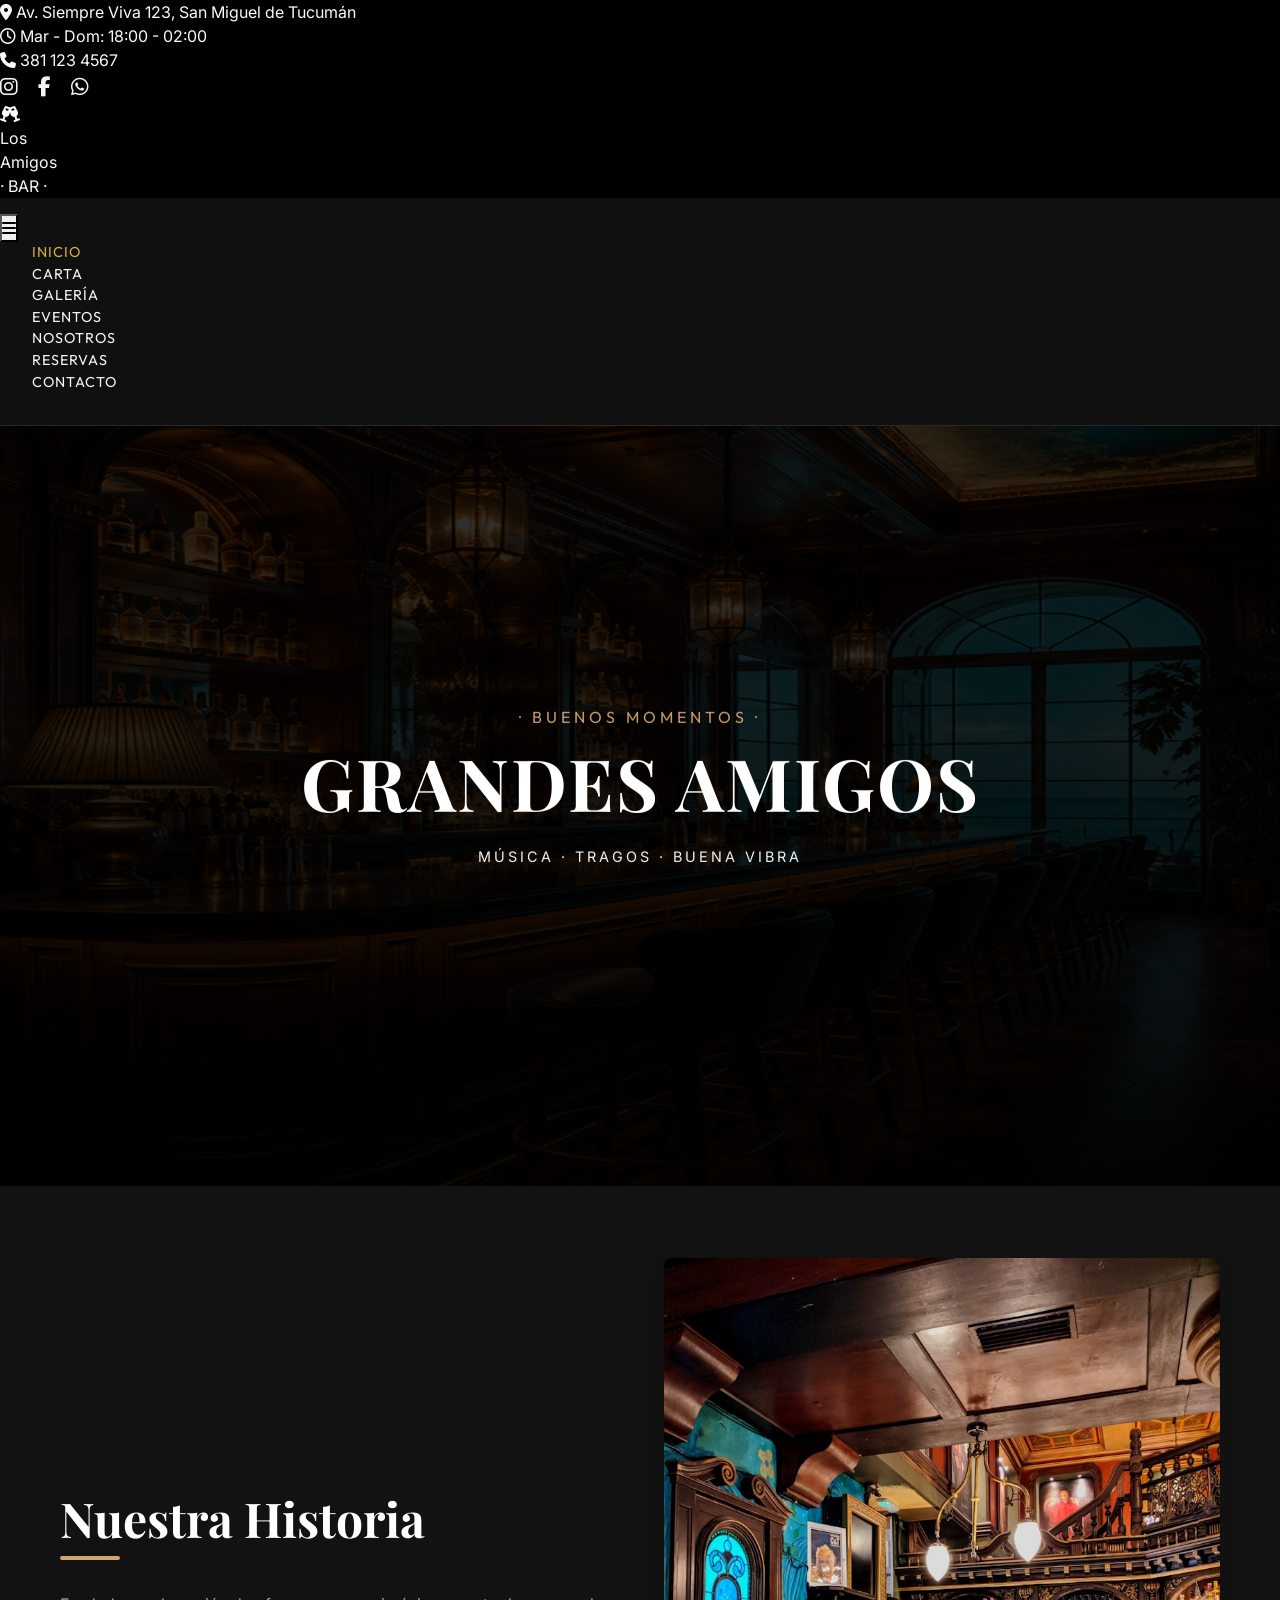
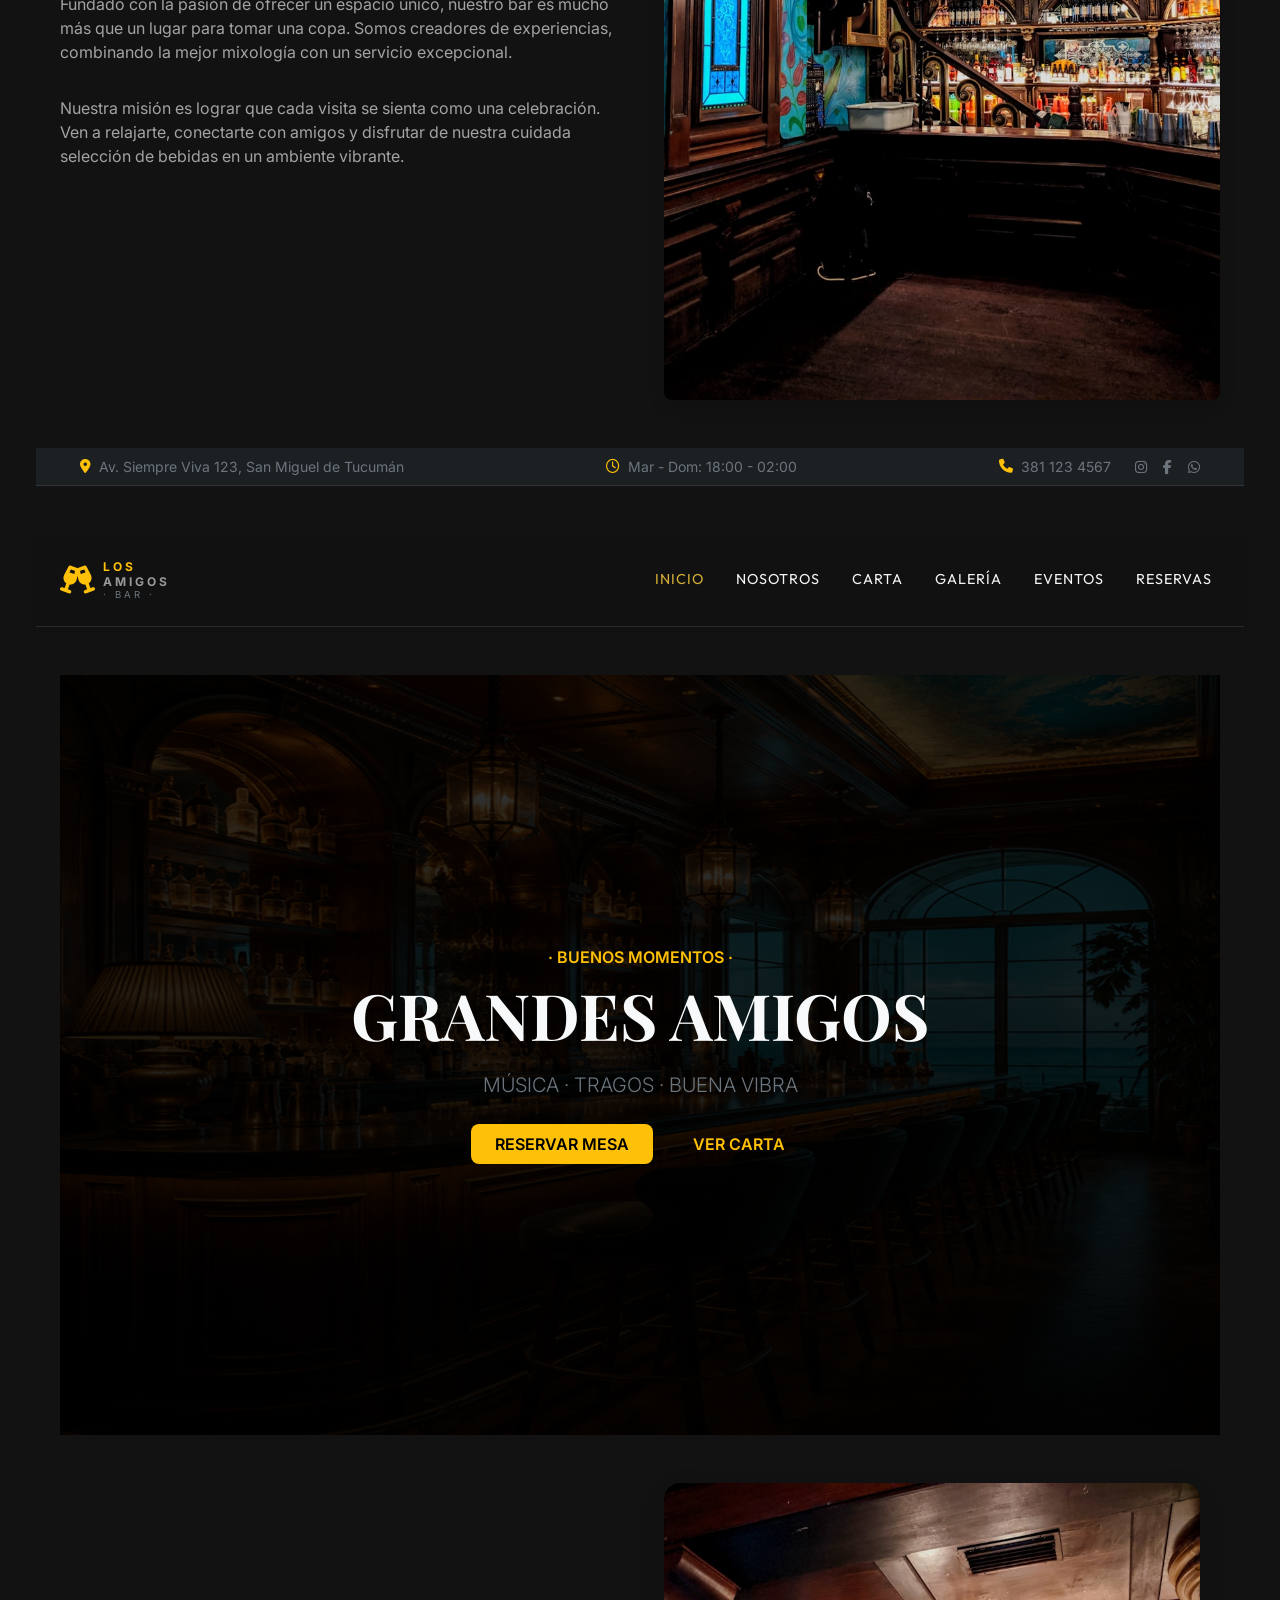
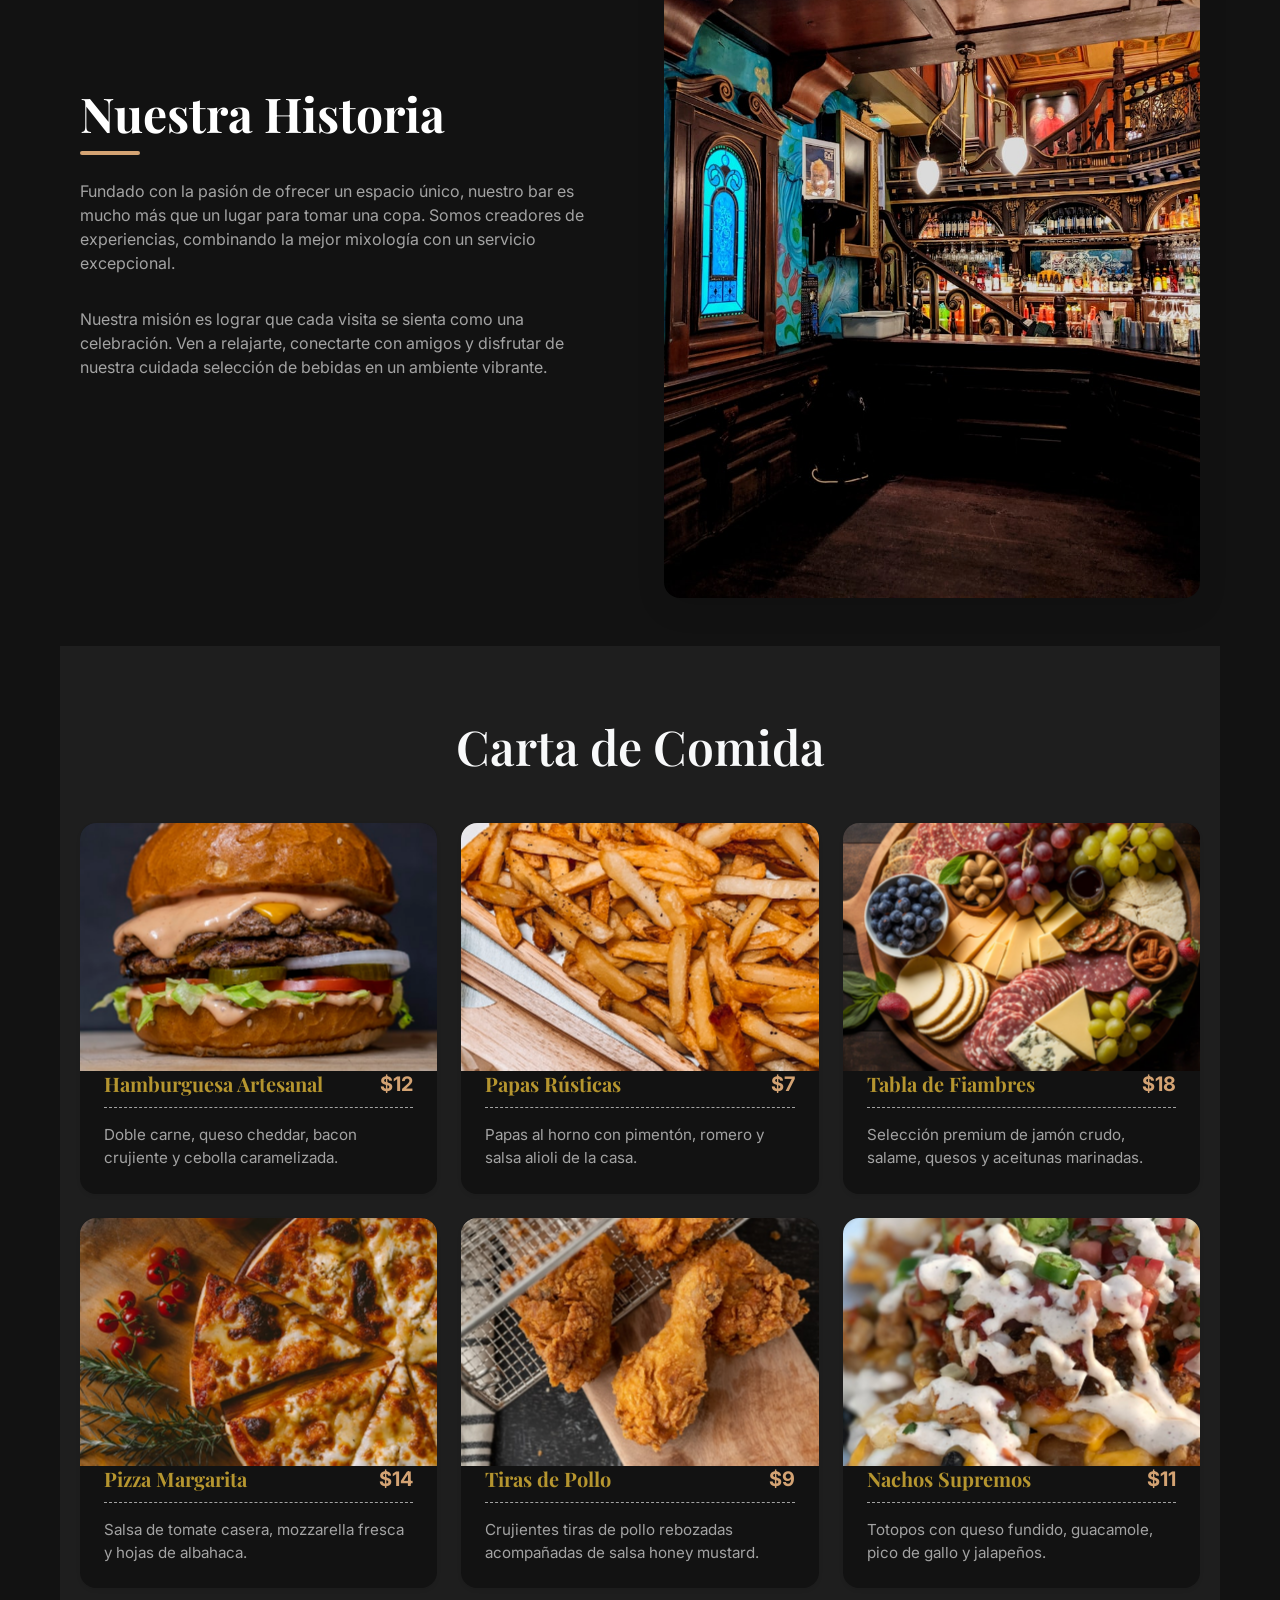
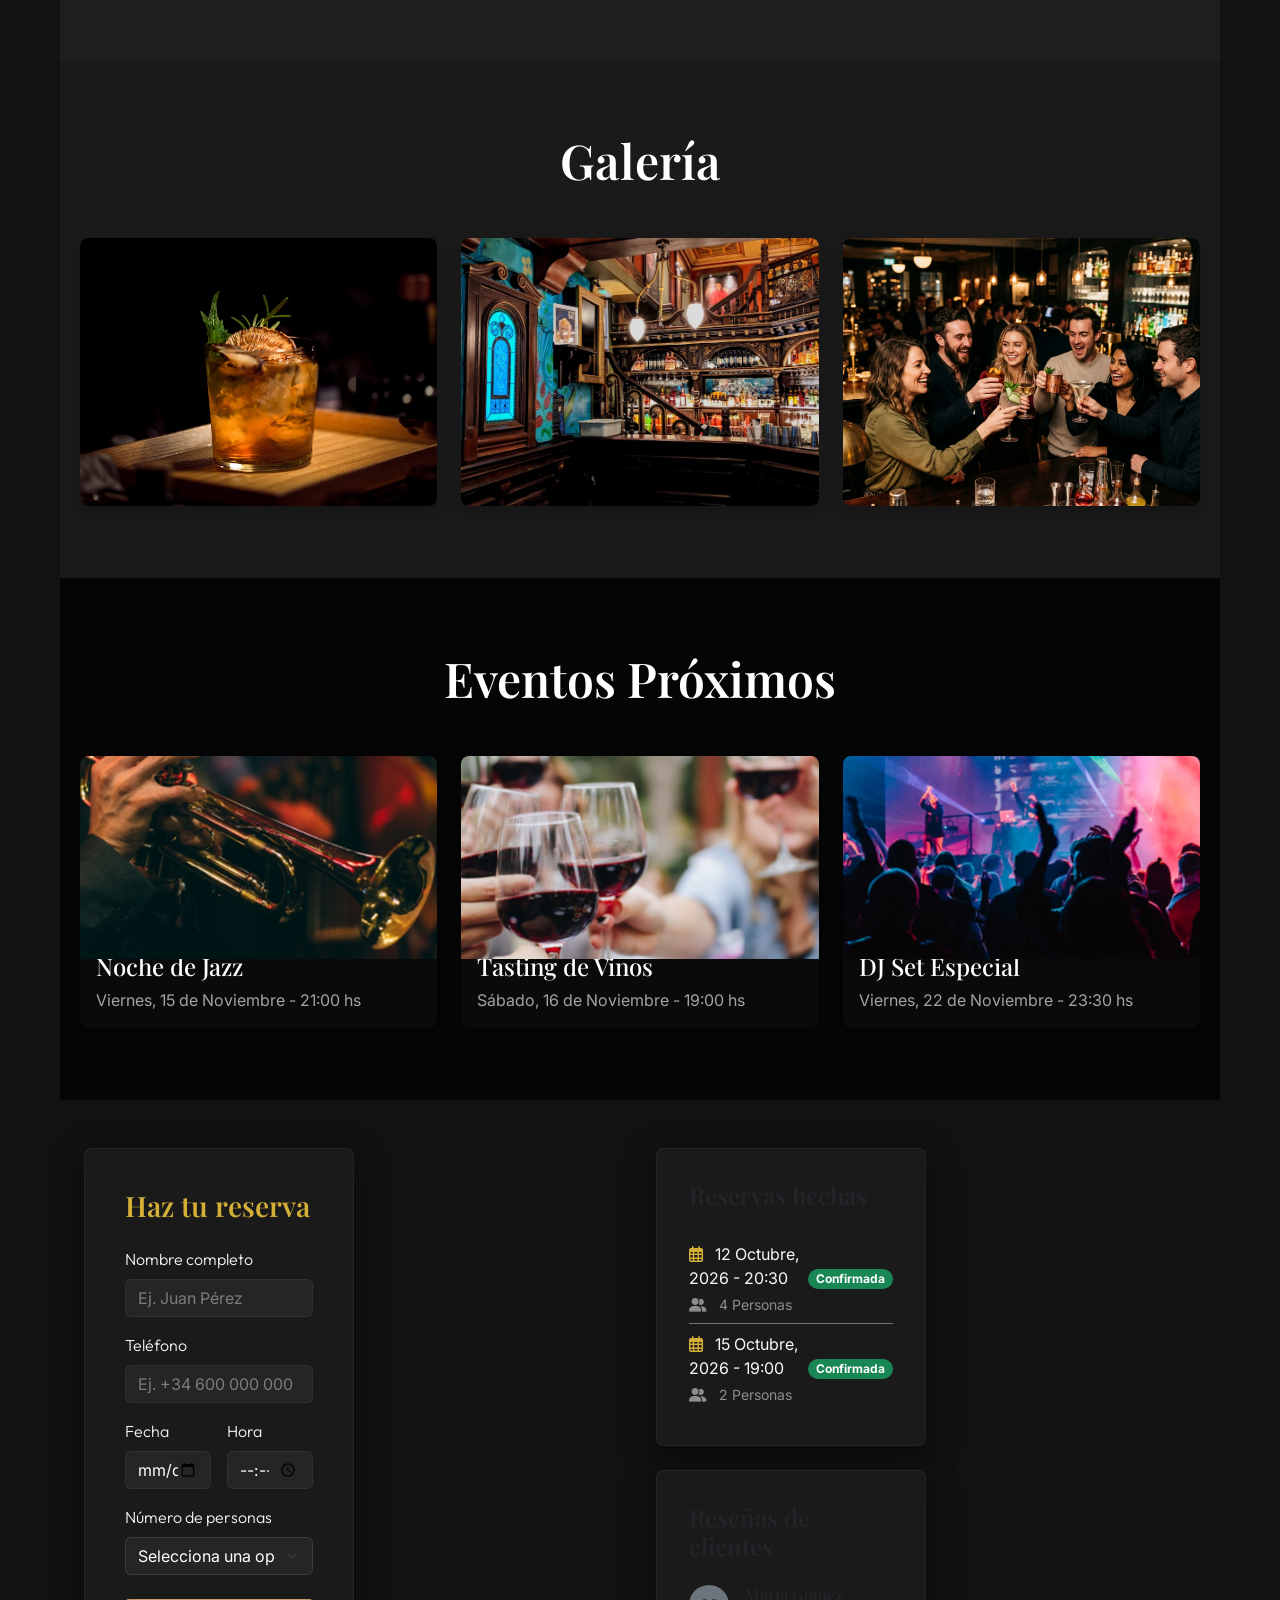
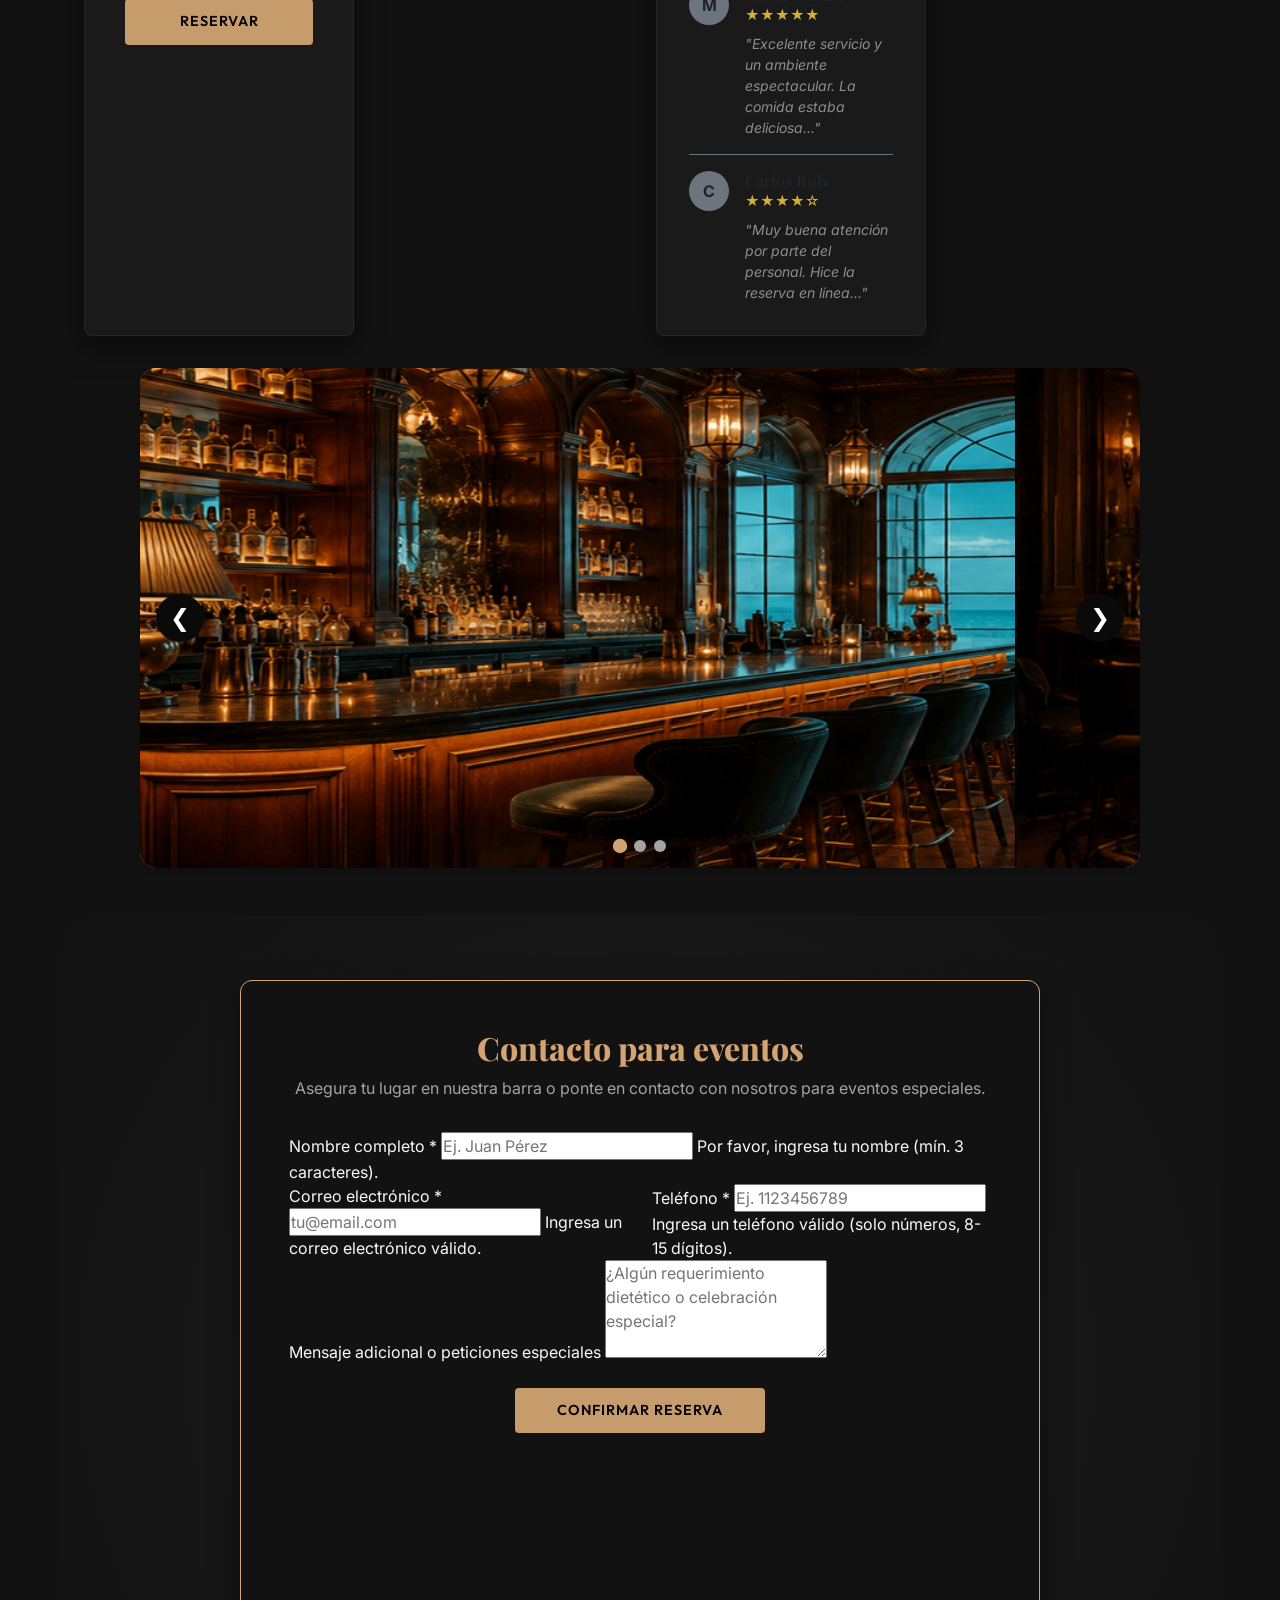
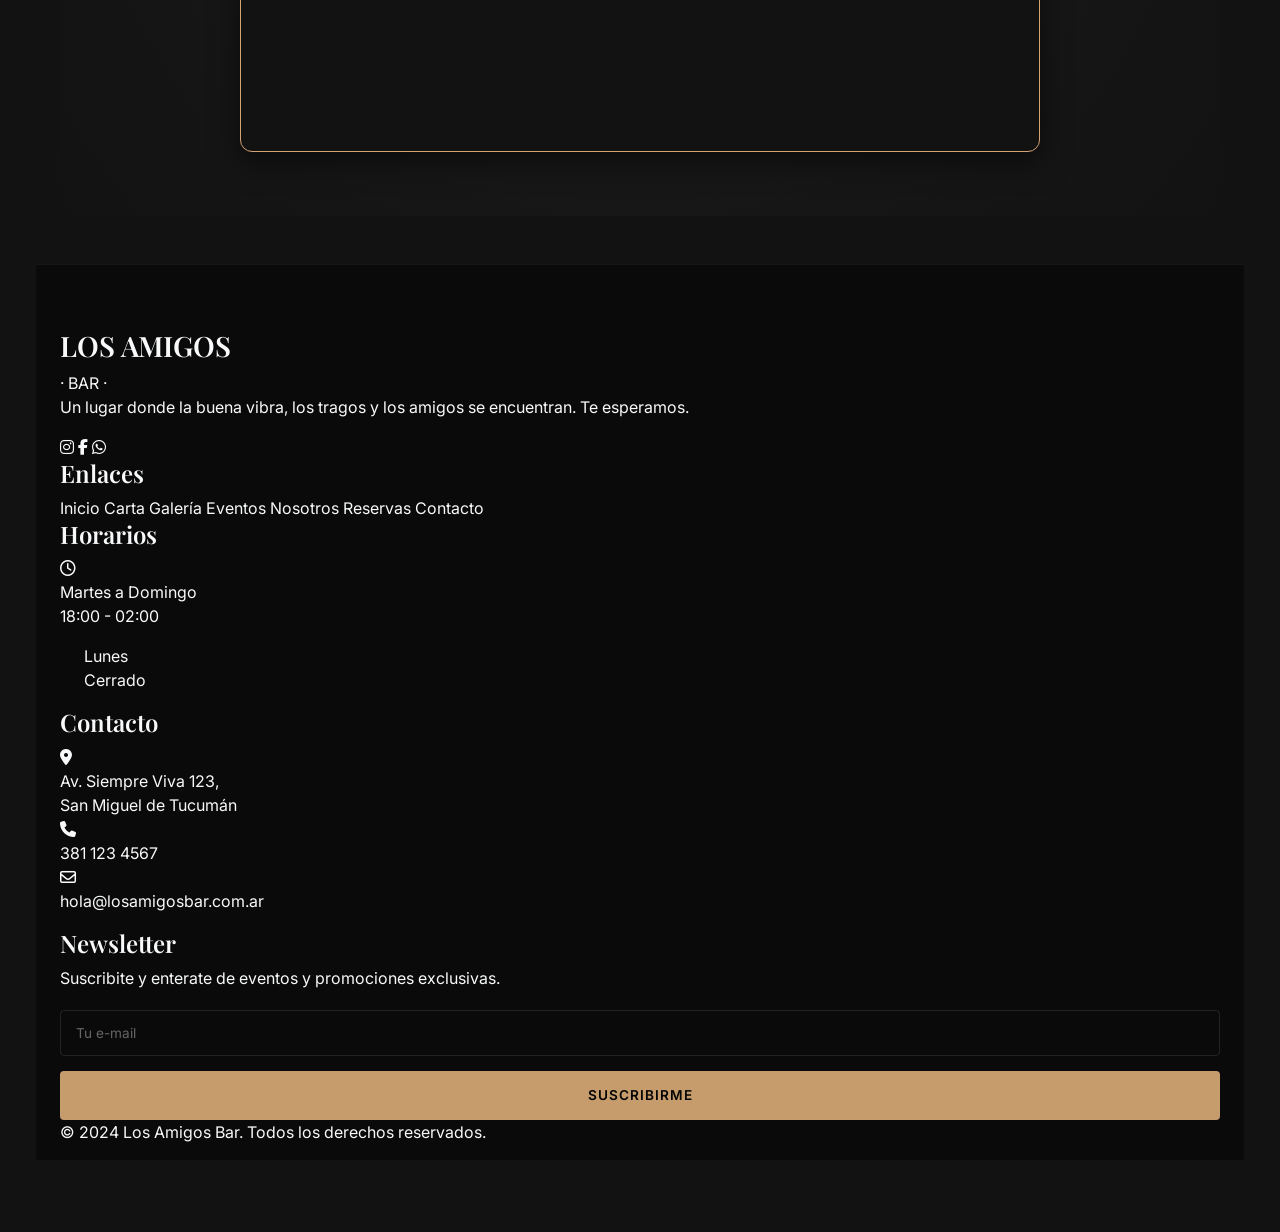
==== commit 8e13e494: "refactor: Agregue la migracion de los estilos css a bootstrap" ====
--- a/client/index.html
+++ b/client/index.html
@@ -4,205 +4,677 @@
 <head>
     <meta charset="UTF-8">
     <meta name="viewport" content="width=device-width, initial-scale=1.0">
+    <meta name="description" content="Los Amigos Bar - Reservas, cocteles y buena vibra en San Miguel de Tucuman.">
     <title>Los Amigos Bar | Inicio</title>
 
     <!-- Google Fonts -->
     <link rel="preconnect" href="https://fonts.googleapis.com">
     <link rel="preconnect" href="https://fonts.gstatic.com" crossorigin>
     <link
-        href="https://fonts.googleapis.com/css2?family=Inter:wght@300;400;500;600&family=Playfair+Display:wght@600;700&family=Outfit:wght@300;400;600;800&display=swap"
+        href="https://fonts.googleapis.com/css2?family=Inter:wght@300;400;500;600;700;800&family=Playfair+Display:wght@600;700&family=Outfit:wght@300;400;600;800&display=swap"
         rel="stylesheet">
+
+    <!-- Bootstrap CSS -->
+    <link href="https://cdn.jsdelivr.net/npm/bootstrap@5.3.3/dist/css/bootstrap.min.css" rel="stylesheet"
+        integrity="sha384-QWTKZyjpPEjISv5WaRU9OFeRpok6YctnYmDr5pNlyT2bRjXh0JMhjY6hW+ALEwIH" crossorigin="anonymous">
 
     <!-- FontAwesome for Icons -->
     <link rel="stylesheet" href="https://cdnjs.cloudflare.com/ajax/libs/font-awesome/6.4.0/css/all.min.css">
 
-    <!-- Bootstrap 5 CSS -->
+    <!-- Base / Variables -->
+    <link rel="stylesheet" href="css/base/variables.css">
+    <link rel="stylesheet" href="css/base/utilities.css">
+    <link rel="stylesheet" href="css/base/animations.css">
+
+    <!-- New DEV layout CSS -->
+    <link rel="stylesheet" href="css/base/main.css">
+    <link rel="stylesheet" href="css/layout/header.css">
+    <link rel="stylesheet" href="css/layout/navbar.css">
+    <link rel="stylesheet" href="css/layout/footer.css">
+    <link rel="stylesheet" href="css/components/newsletter.css">
+    <!-- FontAwesome for Icons -->
+    <link rel="stylesheet" href="https://cdnjs.cloudflare.com/ajax/libs/font-awesome/6.4.0/css/all.min.css">
+
+    <!-- ================= BOOTSTRAP 5.3 CDN & CUSTOM CSS (Tu parte) ================= -->
     <link href="https://cdn.jsdelivr.net/npm/bootstrap@5.3.3/dist/css/bootstrap.min.css" rel="stylesheet">
-
-    <!-- Custom Premium Overrides -->
     <link rel="stylesheet" href="css/custom-bootstrap.css">
+
+    <!-- ================= CSS ORIGINAL DE TUS COMPAÑEROS (NO COMENTAR) ================= -->
+    <link rel="stylesheet" href="css/base/variables.css">
+    <link rel="stylesheet" href="css/base/utilities.css">
+    <link rel="stylesheet" href="css/base/animations.css">
+    <link rel="stylesheet" href="css/base/main.css">
+    <link rel="stylesheet" href="css/components/forms.css">
+    <link rel="stylesheet" href="css/components/buttons.css">
+    <link rel="stylesheet" href="css/sections/contact-section.css">
+    <link rel="stylesheet" href="css/base/base.css">
+    <link rel="stylesheet" href="css/sections/booking-section.css">
+    <link rel="stylesheet" href="css/components/booking-card.css">
+    <link rel="stylesheet" href="css/components/reservations-list.css">
+    <link rel="stylesheet" href="css/components/reviews.css">
+    <link rel="stylesheet" href="css/components/carousel.css">
+
+    <!-- HEAD branch CSS (menus, gallery, events) -->
+    <link rel="stylesheet" href="css/sections/about.css">
+    <link rel="stylesheet" href="css/sections/menu.css">
+    <link rel="stylesheet" href="css/sections/gallery.css">
+    <link rel="stylesheet" href="css/sections/events.css">
+    <link rel="stylesheet" href="css/components/carta.css">
+
+    <!-- Scripts -->
+    <script src="js/carousel.js" defer></script>
 </head>
 
-<body class="bg-dark-custom text-light">
-
-    <!-- Top Info Bar (Hidden on small screens) -->
-    <div class="bg-black py-2 d-none d-md-block border-bottom border-secondary">
-        <div class="container d-flex justify-content-between align-items-center small">
-            <div>
-                <i class="fa-solid fa-location-dot text-primary-custom me-2"></i>
-                <span class="text-white-50">Av. Siempre Viva 123, San Miguel de Tucumán</span>
-            </div>
-            <div>
-                <i class="fa-regular fa-clock text-primary-custom me-2"></i>
-                <span class="text-white-50 me-4">Mar - Dom: 18:00 - 02:00</span>
-                <i class="fa-solid fa-phone text-primary-custom me-2"></i>
-                <span class="text-white-50">381 123 4567</span>
-            </div>
+<body>
+
+    <!-- Header & Hero Wrapper -->
+    <div class="site-header">
+        <div class="header-content">
+            <header>
+                <!-- Top Info Bar -->
+                <div class="top-bar">
+                    <div class="top-bar-left">
+                        <i class="fa-solid fa-location-dot"></i>
+                        <span>Av. Siempre Viva 123, San Miguel de Tucumán</span>
+                    </div>
+                    <div class="top-bar-center">
+                        <i class="fa-regular fa-clock"></i>
+                        <span>Mar - Dom: 18:00 - 02:00</span>
+                    </div>
+                    <div class="top-bar-right">
+                        <i class="fa-solid fa-phone"></i>
+                        <span>381 123 4567</span>
+                        <div class="social-icons">
+                            <a href="#" aria-label="Instagram"><i class="fa-brands fa-instagram"></i></a>
+                            <a href="#" aria-label="Facebook"><i class="fa-brands fa-facebook-f"></i></a>
+                            <a href="#" aria-label="WhatsApp"><i class="fa-brands fa-whatsapp"></i></a>
+                        </div>
+                    </div>
+                </div>
+
+                <!-- Logo Section -->
+                <div class="header-logo-section">
+                    <div class="nav-logo-container">
+                        <i class="fa-solid fa-champagne-glasses nav-logo-icon"></i>
+                        <div class="nav-logo-text">Los<br>Amigos</div>
+                        <div class="nav-logo-subtext">· BAR ·</div>
+                    </div>
+                </div>
+
+                <!-- Navbar -->
+                <nav class="navbar">
+                    <div class="nav-container">
+                        <button class="menu-toggle" aria-label="Abrir menú" id="menu-toggle">
+                            <i class="fa-solid fa-bars"></i>
+                        </button>
+                        <ul class="nav-menu" id="nav-menu">
+                            <li><a href="#" class="nav-link active">Inicio</a></li>
+                            <li><a href="#menu" class="nav-link">Carta</a></li>
+                            <li><a href="#galeria" class="nav-link">Galería</a></li>
+                            <li><a href="#eventos" class="nav-link">Eventos</a></li>
+                            <li><a href="#nosotros" class="nav-link">Nosotros</a></li>
+                            <li><a href="#reservas" class="nav-link">Reservas</a></li>
+                            <li><a href="#contacto-reservas" class="nav-link">Contacto</a></li>
+                        </ul>
+                    </div>
+                </nav>
+            </header>
+
+            <!-- Main Hero Section -->
+            <main class="hero-section">
+                <div class="hero-content">
+                    <p class="hero-subtitle">· Buenos Momentos ·</p>
+                    <h1 class="hero-title">Grandes Amigos</h1>
+                    <p class="hero-tags">MÚSICA · TRAGOS · BUENA VIBRA</p>
+                </div>
+            </main>
         </div>
     </div>
 
-    <!-- Navbar -->
-    <nav class="navbar navbar-expand-lg sticky-top">
-        <div class="container">
-            <a class="navbar-brand text-center" href="#">
-                <i class="fa-solid fa-champagne-glasses mb-1"></i><br>
-                Los Amigos
-                <span>· BAR ·</span>
+    <main>
+
+        <!-- Nuestra Historia -->
+        <section id="nosotros" class="about py-5" aria-labelledby="about-title">
+            <div class="container py-lg-4">
+                <div class="row align-items-center g-4 g-lg-5">
+
+                    <div class="col-12 col-lg-6">
+                        <div class="about__content">
+                            <h2 id="about-title" class="about__title mb-3">
+                                Nuestra Historia
+                            </h2>
+
+                            <p class="about__text mb-3">
+                                Fundado con la pasión de ofrecer un espacio único, nuestro bar es mucho más
+                                que un lugar para tomar una copa. Somos creadores de experiencias, combinando
+                                la mejor mixología con un servicio excepcional.
+                            </p>
+
+                            <p class="about__text mb-0">
+                                Nuestra misión es lograr que cada visita se sienta como una celebración. Ven
+                                a relajarte, conectarte con amigos y disfrutar de nuestra cuidada selección
+                                de bebidas en un ambiente vibrante.
+                            </p>
+                        </div>
+                    </div>
+
+                    <div class="col-12 col-lg-6">
+                        <div class="about__image-wrapper rounded-3 overflow-hidden shadow">
+                            <img src="img/about.jpg" alt="Bartender preparando un cóctel artesanal en la barra"
+                                class="about__image img-fluid w-100 h-100 object-fit-cover" loading="lazy">
+                        </div>
+                    </div>
+
+    <!-- Scripts del carrusel viejo -->
+    <script src="js/carousel.js" defer></script>
+
+    <!-- ================= CSS ORIGINAL TUYO (COMENTADO SEGÚN TP3) ================= -->
+    <!--
+    <link rel="stylesheet" href="css/layout/header.css">
+    <link rel="stylesheet" href="css/layout/navbar.css">
+    <link rel="stylesheet" href="css/layout/footer.css">
+    <link rel="stylesheet" href="css/components/newsletter.css">
+    -->
+</head>
+
+<body class="bg-black text-light d-flex flex-column min-vh-100">
+
+    <!-- ================= TOP INFO BAR BOOTSTRAP ================= -->
+    <!-- ================= TOP INFO BAR BOOTSTRAP (Rediseñada) ================= -->
+    <div class="bg-dark bg-opacity-75 py-2 border-bottom border-secondary border-opacity-25 small text-secondary">
+        <div class="container d-flex flex-wrap justify-content-between align-items-center gap-3">
+            <div class="d-flex align-items-center gap-2">
+                <i class="fa-solid fa-location-dot text-warning"></i>
+                <span>Av. Siempre Viva 123, San Miguel de Tucumán</span>
+            </div>
+            <div class="d-none d-md-flex align-items-center gap-2">
+                <i class="fa-regular fa-clock text-warning"></i>
+                <span>Mar - Dom: 18:00 - 02:00</span>
+            </div>
+            <div class="d-flex align-items-center gap-3">
+                <span class="d-none d-sm-flex align-items-center gap-2">
+                    <i class="fa-solid fa-phone text-warning"></i> 381 123 4567
+                </span>
+                <div class="d-flex gap-3 ms-2">
+                    <a href="#" class="text-secondary hover-gold" aria-label="Instagram"><i
+                            class="fa-brands fa-instagram"></i></a>
+                    <a href="#" class="text-secondary hover-gold" aria-label="Facebook"><i
+                            class="fa-brands fa-facebook-f"></i></a>
+                    <a href="#" class="text-secondary hover-gold" aria-label="WhatsApp"><i
+                            class="fa-brands fa-whatsapp"></i></a>
+                </div>
+            </div>
+        </div>
+    </div>
+
+    <!-- ================= NAVBAR BOOTSTRAP 5.3 (Rediseñada con efecto Glassmorphism) ================= -->
+    <nav class="navbar navbar-expand-lg navbar-dark bg-dark sticky-top border-bottom border-secondary border-opacity-25 shadow-sm"
+        style="background-color: rgba(18, 18, 18, 0.95) !important; backdrop-filter: blur(10px);">
+        <div class="container py-1">
+            <a class="navbar-brand d-flex align-items-center gap-2 fw-bold text-uppercase text-decoration-none"
+                href="#">
+                <i class="fa-solid fa-champagne-glasses text-warning fs-3"></i>
+                <span class="lh-sm">
+                    <span class="text-warning">Los</span> Amigos
+                    <small class="d-block text-secondary fw-normal letter-spacing-2" style="font-size: 0.6rem;">· BAR
+                        ·</small>
+                </span>
             </a>
 
-            <button class="navbar-toggler border-0" type="button" data-bs-toggle="collapse" data-bs-target="#mainNavbar"
-                aria-controls="mainNavbar" aria-expanded="false" aria-label="Toggle navigation">
-                <i class="fa-solid fa-bars text-light fs-2"></i>
+            <button class="navbar-toggler border-secondary" type="button" data-bs-toggle="collapse"
+                data-bs-target="#navbarLosAmigos" aria-controls="navbarLosAmigos" aria-expanded="false"
+                aria-label="Toggle navigation">
+                <span class="navbar-toggler-icon"></span>
             </button>
 
-            <div class="collapse navbar-collapse justify-content-end" id="mainNavbar">
-                <ul class="navbar-nav align-items-center gap-2">
-                    <li class="nav-item"><a class="nav-link active" href="#">Inicio</a></li>
-                    <li class="nav-item"><a class="nav-link" href="#">Carta</a></li>
-                    <li class="nav-item"><a class="nav-link" href="#">Galería</a></li>
-                    <li class="nav-item"><a class="nav-link" href="#">Eventos</a></li>
-                    <li class="nav-item"><a class="nav-link" href="#">Nosotros</a></li>
-                    <li class="nav-item"><a class="nav-link" href="#contacto-reservas">Reservas</a></li>
-                    <li class="nav-item"><a class="nav-link" href="#">Contacto</a></li>
-                    <li class="nav-item ms-lg-3 mt-3 mt-lg-0">
-                        <button class="btn btn-outline-primary px-4 py-2">
-                            <i class="fa-regular fa-calendar me-2"></i> Reservar
-                        </button>
+            <div class="collapse navbar-collapse justify-content-end" id="navbarLosAmigos">
+                <ul class="navbar-nav gap-lg-3 text-uppercase fw-semibold pt-3 pt-lg-0 align-lg-items-center">
+                    <li class="nav-item">
+                        <a class="nav-link active text-warning px-2 py-1" aria-current="page" href="#">Inicio</a>
+                    </li>
+                    <li class="nav-item">
+                        <a class="nav-link px-2 py-1" href="#nosotros">Nosotros</a>
+                    </li>
+                    <li class="nav-item">
+                        <a class="nav-link px-2 py-1" href="#menu">Carta</a>
+                    </li>
+                    <li class="nav-item">
+                        <a class="nav-link px-2 py-1" href="#galeria">Galería</a>
+                    </li>
+                    <li class="nav-item">
+                        <a class="nav-link px-2 py-1" href="#eventos">Eventos</a>
+                    </li>
+                    <li class="nav-item">
+                        <a class="nav-link px-2 py-1" href="#contacto-reservas">Reservas</a>
                     </li>
                 </ul>
             </div>
         </div>
     </nav>
 
-    <!-- Main Hero Section -->
-    <header class="hero-section">
-        <div class="container">
-            <div class="row justify-content-center">
-                <div class="col-md-8">
-                    <p class="hero-subtitle">· Buenos Momentos ·</p>
-                    <h1 class="hero-title">Grandes Amigos</h1>
-                    <p class="text-white-50 mb-5 tracking-wide">MÚSICA · TRAGOS · BUENA VIBRA</p>
-                    <button class="btn btn-primary btn-lg px-5">Ver Carta</button>
-                </div>
-            </div>
-        </div>
-    </header>
-
-    <!-- Main Content Area -->
-    <main>
-        <section class="section-padding">
-            <div class="container">
-                <div class="row g-4 mb-5">
-
-                    <!-- Card 1: Formulario de reserva -->
-                    <div class="col-lg-6">
-                        <div class="card h-100 p-4">
-                            <div class="card-body">
-                                <h3 class="card-title text-primary-custom mb-4">Haz tu reserva</h3>
-                                <form action="#" method="POST" onsubmit="event.preventDefault();">
-                                    <div class="mb-3">
-                                        <label class="form-label" for="res-name">Nombre completo</label>
-                                        <input class="form-control" type="text" id="res-name"
-                                            placeholder="Ej. Juan Pérez" required>
+    <!-- ================= CONTENEDOR PRINCIPAL ================= -->
+    <main class="flex-grow-1">
+
+        <!-- ================= HERO SECTION BOOTSTRAP ================= -->
+        <header class="hero-section text-center text-white d-flex align-items-center justify-content-center py-5">
+            <div class="container py-5 my-md-4">
+                <div class="row justify-content-center">
+                    <div class="col-12 col-md-10 col-lg-8">
+                        <p class="text-warning text-uppercase letter-spacing-2 fw-semibold mb-2">· Buenos Momentos ·</p>
+                        <h1 class="display-3 fw-bold mb-3 text-uppercase text-light">Grandes Amigos</h1>
+                        <p class="lead text-secondary mb-4 text-uppercase letter-spacing-1">Música · Tragos · Buena
+                            Vibra</p>
+                        <div class="d-flex justify-content-center gap-3 flex-wrap">
+                            <a href="#contacto-reservas" class="btn btn-warning px-4 py-2 text-uppercase">Reservar
+                                Mesa</a>
+                            <a href="#menu" class="btn btn-outline-warning px-4 py-2 text-uppercase">Ver Carta</a>
+                        </div>
+                    </div>
+                </div>
+            </div>
+        </header>
+
+        <!-- ================= INICIO DE LA PARTE DE TUS COMPAÑEROS (VIEJO TP2 INTACTO) ================= -->
+
+        <!-- About Us Section -->
+        <section id="nosotros" class="about" aria-labelledby="about-title">
+            <div class="container about__wrapper">
+                <div class="about__content">
+                    <h2 id="about-title" class="about__title">Nuestra Historia</h2>
+                    <p class="about__text">Fundado con la pasión de ofrecer un espacio único, nuestro bar es mucho más
+                        que un lugar para tomar una copa. Somos creadores de experiencias, combinando la mejor mixología
+                        con un servicio excepcional.</p>
+                    <p class="about__text">Nuestra misión es lograr que cada visita se sienta como una celebración. Ven
+                        a relajarte, conectarte con amigos y disfrutar de nuestra cuidada selección de bebidas en un
+                        ambiente vibrante.</p>
+                </div>
+                <div class="about__image-wrapper">
+                    <!-- Imagen temática -->
+                    <img src="img/about.jpg" alt="Bartender preparando un cóctel artesanal en la barra"
+                        class="about__image" loading="lazy">
+                </div>
+            </div>
+        </section>
+
+        <!-- Nuestros Cócteles Destacados -->
+
+        <!-- Carta de Comida -->
+        <section id="menu-comida" class="menu py-5" aria-labelledby="menu-comida-title">
+            <div class="container py-lg-4">
+
+                <h2 id="menu-comida-title" class="menu__title text-center mb-4 mb-lg-5">
+                    Carta de Comida
+                </h2>
+
+                <div class="row row-cols-1 row-cols-md-2 row-cols-lg-3 g-4">
+
+                    <!-- Hamburguesa -->
+                    <div class="col">
+                        <article class="carta-item card h-100 border-0 shadow-sm overflow-hidden">
+                            <img src="img/hamburguesa.jpg" alt="Hamburguesa Artesanal"
+                                class="carta-item__image card-img-top" loading="lazy">
+
+                            <div class="carta-item__content card-body">
+                                <div class="carta-item__header d-flex justify-content-between align-items-center">
+                                    <h3 class="carta-item__title h5 mb-0">
+                                        Hamburguesa Artesanal
+                                    </h3>
+
+                                    <span class="carta-item__price fw-bold">
+                                        $12
+                                    </span>
+                                </div>
+
+                                <p class="carta-item__desc mb-0">
+                                    Doble carne, queso cheddar, bacon crujiente y cebolla caramelizada.
+                                </p>
+                            </div>
+                        </article>
+                    </div>
+
+                    <!-- Papas -->
+                    <div class="col">
+                        <article class="carta-item card h-100 border-0 shadow-sm overflow-hidden">
+                            <img src="img/papas.jpg" alt="Papas Rústicas" class="carta-item__image card-img-top"
+                                loading="lazy">
+
+                            <div class="carta-item__content card-body">
+                                <div class="carta-item__header d-flex justify-content-between align-items-center">
+                                    <h3 class="carta-item__title h5 mb-0">
+                                        Papas Rústicas
+                                    </h3>
+
+                                    <span class="carta-item__price fw-bold">
+                                        $7
+                                    </span>
+                                </div>
+
+                                <p class="carta-item__desc mb-0">
+                                    Papas al horno con pimentón, romero y salsa alioli de la casa.
+                                </p>
+                            </div>
+                        </article>
+                    </div>
+
+                    <!-- Fiambres -->
+                    <div class="col">
+                        <article class="carta-item card h-100 border-0 shadow-sm overflow-hidden">
+                            <img src="img/fiambre.jpg" alt="Tabla de Fiambres" class="carta-item__image card-img-top"
+                                loading="lazy">
+
+                            <div class="carta-item__content card-body">
+                                <div class="carta-item__header d-flex justify-content-between align-items-center">
+                                    <h3 class="carta-item__title h5 mb-0">
+                                        Tabla de Fiambres
+                                    </h3>
+
+                                    <span class="carta-item__price fw-bold">
+                                        $18
+                                    </span>
+                                </div>
+
+                                <p class="carta-item__desc mb-0">
+                                    Selección premium de jamón crudo, salame, quesos y aceitunas marinadas.
+                                </p>
+                            </div>
+                        </article>
+                    </div>
+
+                    <!-- Pizza -->
+                    <div class="col">
+                        <article class="carta-item card h-100 border-0 shadow-sm overflow-hidden">
+                            <img src="img/pizza.jpg" alt="Pizza Margarita" class="carta-item__image card-img-top"
+                                loading="lazy">
+
+                            <div class="carta-item__content card-body">
+                                <div class="carta-item__header d-flex justify-content-between align-items-center">
+                                    <h3 class="carta-item__title h5 mb-0">
+                                        Pizza Margarita
+                                    </h3>
+
+                                    <span class="carta-item__price fw-bold">
+                                        $14
+                                    </span>
+                                </div>
+
+                                <p class="carta-item__desc mb-0">
+                                    Salsa de tomate casera, mozzarella fresca y hojas de albahaca.
+                                </p>
+                            </div>
+                        </article>
+                    </div>
+
+                    <!-- Tiras de Pollo -->
+                    <div class="col">
+                        <article class="carta-item card h-100 border-0 shadow-sm overflow-hidden">
+                            <img src="img/pollo.jpg" alt="Tiras de Pollo" class="carta-item__image card-img-top"
+                                loading="lazy">
+
+                            <div class="carta-item__content card-body">
+                                <div class="carta-item__header d-flex justify-content-between align-items-center">
+                                    <h3 class="carta-item__title h5 mb-0">
+                                        Tiras de Pollo
+                                    </h3>
+
+                                    <span class="carta-item__price fw-bold">
+                                        $9
+                                    </span>
+                                </div>
+
+                                <p class="carta-item__desc mb-0">
+                                    Crujientes tiras de pollo rebozadas acompañadas de salsa honey mustard.
+                                </p>
+                            </div>
+                        </article>
+                    </div>
+
+                    <!-- Nachos -->
+                    <div class="col">
+                        <article class="carta-item card h-100 border-0 shadow-sm overflow-hidden">
+                            <img src="img/nachos.jpg" alt="Nachos Supremos" class="carta-item__image card-img-top"
+                                loading="lazy">
+
+                            <div class="carta-item__content card-body">
+                                <div class="carta-item__header d-flex justify-content-between align-items-center">
+                                    <h3 class="carta-item__title h5 mb-0">
+                                        Nachos Supremos
+                                    </h3>
+
+                                    <span class="carta-item__price fw-bold">
+                                        $11
+                                    </span>
+                                </div>
+
+                                <p class="carta-item__desc mb-0">
+                                    Totopos con queso fundido, guacamole, pico de gallo y jalapeños.
+                                </p>
+                            </div>
+                        </article>
+                    </div>
+
+                </div>
+            </div>
+        </section>
+
+        <!-- Galería -->
+        <section id="galeria" class="gallery py-5" aria-labelledby="gallery-title">
+            <div class="container py-lg-4">
+
+                <h2 id="gallery-title" class="gallery__title text-center mb-4 mb-lg-5">
+                    Galería
+                </h2>
+
+                <div class="row g-3 g-lg-4">
+
+                    <div class="col-12 col-md-4">
+                        <div class="ratio ratio-4x3 gallery__item overflow-hidden rounded-3 shadow">
+                            <img src="img/cocteles-barra.jpg" alt="Cócteles en la barra"
+                                class="img-fluid w-100 h-100 object-fit-cover gallery__image" loading="lazy">
+                        </div>
+                    </div>
+
+                    <div class="col-12 col-md-4">
+                        <div class="ratio ratio-4x3 gallery__item overflow-hidden rounded-3 shadow">
+                            <img src="img/about.jpg" alt="Ambiente del bar"
+                                class="img-fluid w-100 h-100 object-fit-cover gallery__image" loading="lazy">
+                        </div>
+                    </div>
+
+                    <div class="col-12 col-md-4">
+                        <div class="ratio ratio-4x3 gallery__item overflow-hidden rounded-3 shadow">
+                            <img src="img/amigos-brindando.jpg" alt="Amigos brindando"
+                                class="img-fluid w-100 h-100 object-fit-cover gallery__image" loading="lazy">
+                        </div>
+                    </div>
+
+                </div>
+            </div>
+        </section>
+
+        <!-- Eventos Próximos -->
+        <section id="eventos" class="events py-5" aria-labelledby="events-title">
+            <div class="container py-lg-4">
+
+                <h2 id="events-title" class="events__title text-center mb-4 mb-lg-5">
+                    Eventos Próximos
+                </h2>
+
+                <div class="row row-cols-1 row-cols-md-2 row-cols-lg-3 g-4">
+
+                    <!-- Noche de Jazz -->
+                    <div class="col">
+                        <article class="events__item card h-100 border-0 shadow-sm overflow-hidden">
+
+                            <img src="img/jazz.jpg" alt="Noche de Jazz" class="events__image card-img-top"
+                                loading="lazy">
+
+                            <div class="events__item-content card-body d-flex flex-column">
+                                <h3 class="events__item-title h5 mb-2">
+                                    Noche de Jazz
+                                </h3>
+
+                                <p class="events__item-date mt-auto mb-0">
+                                    Viernes, 15 de Noviembre - 21:00 hs
+                                </p>
+                            </div>
+
+                        </article>
+                    </div>
+
+                    <!-- Tasting de Vinos -->
+                    <div class="col">
+                        <article class="events__item card h-100 border-0 shadow-sm overflow-hidden">
+
+                            <img src="img/vinos.jpg" alt="Tasting de Vinos" class="events__image card-img-top"
+                                loading="lazy">
+
+                            <div class="events__item-content card-body d-flex flex-column">
+                                <h3 class="events__item-title h5 mb-2">
+                                    Tasting de Vinos
+                                </h3>
+
+                                <p class="events__item-date mt-auto mb-0">
+                                    Sábado, 16 de Noviembre - 19:00 hs
+                                </p>
+                            </div>
+
+                        </article>
+                    </div>
+
+                    <!-- DJ Set -->
+                    <div class="col">
+                        <article class="events__item card h-100 border-0 shadow-sm overflow-hidden">
+
+                            <img src="img/dj.jpg" alt="DJ Set Especial" class="events__image card-img-top"
+                                loading="lazy">
+
+                            <div class="events__item-content card-body d-flex flex-column">
+                                <h3 class="events__item-title h5 mb-2">
+                                    DJ Set Especial
+                                </h3>
+
+                                <p class="events__item-date mt-auto mb-0">
+                                    Viernes, 22 de Noviembre - 23:30 hs
+                                </p>
+                            </div>
+
+                        </article>
+                    </div>
+
+                </div>
+            </div>
+        </section>
+        <section id="reservas" class="booking-section">
+
+            <div class="booking-section__top-cards">
+                 <!-- Card 1: Formulario de reserva -->
+                 <div class="col-lg-6">
+                    <div class="card h-100 p-4">
+                        <div class="card-body">
+                            <h3 class="card-title text-primary-custom mb-4">Haz tu reserva</h3>
+                            <form action="#" method="POST" onsubmit="event.preventDefault();">
+                                <div class="mb-3">
+                                    <label class="form-label" for="res-name">Nombre completo</label>
+                                    <input class="form-control" type="text" id="res-name"
+                                        placeholder="Ej. Juan Pérez" required>
+                                </div>
+                                <div class="mb-3">
+                                    <label class="form-label" for="res-phone">Teléfono</label>
+                                    <input class="form-control" type="tel" id="res-phone"
+                                        placeholder="Ej. +34 600 000 000" required>
+                                </div>
+                                <div class="row g-3 mb-3">
+                                    <div class="col-md-6">
+                                        <label class="form-label" for="res-date">Fecha</label>
+                                        <input class="form-control" type="date" id="res-date" required>
                                     </div>
-                                    <div class="mb-3">
-                                        <label class="form-label" for="res-phone">Teléfono</label>
-                                        <input class="form-control" type="tel" id="res-phone"
-                                            placeholder="Ej. +34 600 000 000" required>
+                                    <div class="col-md-6">
+                                        <label class="form-label" for="res-time">Hora</label>
+                                        <input class="form-control" type="time" id="res-time" required>
                                     </div>
-                                    <div class="row g-3 mb-3">
-                                        <div class="col-md-6">
-                                            <label class="form-label" for="res-date">Fecha</label>
-                                            <input class="form-control" type="date" id="res-date" required>
+                                </div>
+                                <div class="mb-4">
+                                    <label class="form-label" for="res-guests">Número de personas</label>
+                                    <select class="form-select" id="res-guests" required>
+                                        <option value="" disabled selected>Selecciona una opción</option>
+                                        <option value="1">1 Persona</option>
+                                        <option value="2">2 Personas</option>
+                                        <option value="3">3 Personas</option>
+                                        <option value="4">4 Personas</option>
+                                        <option value="5+">5 o más Personas</option>
+                                    </select>
+                                </div>
+                                <button class="btn btn-primary w-100" type="submit">Reservar</button>
+                            </form>
+                        </div>
+                    </div>
+                </div>
+
+                <!-- Card 2: Reservas hechas & Reseñas -->
+                <div class="col-lg-6">
+                    <div class="row g-4">
+                        <!-- Reservas -->
+                        <div class="col-12">
+                            <div class="card p-3">
+                                <div class="card-body">
+                                    <h4 class="card-title mb-4">Reservas hechas</h4>
+                                    <ul class="list-group list-group-flush rounded bg-transparent">
+                                        <li
+                                            class="list-group-item bg-transparent text-light border-secondary d-flex justify-content-between align-items-center px-0">
+                                            <div>
+                                                <div class="mb-1"><i
+                                                        class="fa-regular fa-calendar-days text-primary-custom me-2"></i>
+                                                    12 Octubre, 2026 - 20:30</div>
+                                                <div class="text-white-50 small"><i
+                                                        class="fa-solid fa-user-group me-2"></i> 4 Personas</div>
+                                            </div>
+                                            <span class="badge bg-success rounded-pill">Confirmada</span>
+                                        </li>
+                                        <li
+                                            class="list-group-item bg-transparent text-light border-secondary d-flex justify-content-between align-items-center px-0">
+                                            <div>
+                                                <div class="mb-1"><i
+                                                        class="fa-regular fa-calendar-days text-primary-custom me-2"></i>
+                                                    15 Octubre, 2026 - 19:00</div>
+                                                <div class="text-white-50 small"><i
+                                                        class="fa-solid fa-user-group me-2"></i> 2 Personas</div>
+                                            </div>
+                                            <span class="badge bg-success rounded-pill">Confirmada</span>
+                                        </li>
+                                    </ul>
+                                </div>
+                            </div>
+                        </div>
+
+                        <!-- Reseñas -->
+                        <div class="col-12">
+                            <div class="card p-3">
+                                <div class="card-body">
+                                    <h4 class="card-title mb-4">Reseñas de clientes</h4>
+
+                                    <div class="d-flex mb-3 border-bottom border-secondary pb-3">
+                                        <div class="flex-shrink-0">
+                                            <div class="bg-secondary rounded-circle d-flex align-items-center justify-content-center fw-bold text-dark"
+                                                style="width: 40px; height: 40px;">M</div>
                                         </div>
-                                        <div class="col-md-6">
-                                            <label class="form-label" for="res-time">Hora</label>
-                                            <input class="form-control" type="time" id="res-time" required>
+                                        <div class="flex-grow-1 ms-3">
+                                            <h6 class="mb-0">María Gómez</h6>
+                                            <div class="text-primary-custom small mb-2">★★★★★</div>
+                                            <p class="mb-0 text-white-50 small fst-italic">"Excelente servicio y un
+                                                ambiente espectacular. La comida estaba deliciosa..."</p>
                                         </div>
                                     </div>
-                                    <div class="mb-4">
-                                        <label class="form-label" for="res-guests">Número de personas</label>
-                                        <select class="form-select" id="res-guests" required>
-                                            <option value="" disabled selected>Selecciona una opción</option>
-                                            <option value="1">1 Persona</option>
-                                            <option value="2">2 Personas</option>
-                                            <option value="3">3 Personas</option>
-                                            <option value="4">4 Personas</option>
-                                            <option value="5+">5 o más Personas</option>
-                                        </select>
-                                    </div>
-                                    <button class="btn btn-primary w-100" type="submit">Reservar</button>
-                                </form>
-                            </div>
-                        </div>
-                    </div>
-
-                    <!-- Card 2: Reservas hechas & Reseñas -->
-                    <div class="col-lg-6">
-                        <div class="row g-4">
-                            <!-- Reservas -->
-                            <div class="col-12">
-                                <div class="card p-3">
-                                    <div class="card-body">
-                                        <h4 class="card-title mb-4">Reservas hechas</h4>
-                                        <ul class="list-group list-group-flush rounded bg-transparent">
-                                            <li
-                                                class="list-group-item bg-transparent text-light border-secondary d-flex justify-content-between align-items-center px-0">
-                                                <div>
-                                                    <div class="mb-1"><i
-                                                            class="fa-regular fa-calendar-days text-primary-custom me-2"></i>
-                                                        12 Octubre, 2026 - 20:30</div>
-                                                    <div class="text-white-50 small"><i
-                                                            class="fa-solid fa-user-group me-2"></i> 4 Personas</div>
-                                                </div>
-                                                <span class="badge bg-success rounded-pill">Confirmada</span>
-                                            </li>
-                                            <li
-                                                class="list-group-item bg-transparent text-light border-secondary d-flex justify-content-between align-items-center px-0">
-                                                <div>
-                                                    <div class="mb-1"><i
-                                                            class="fa-regular fa-calendar-days text-primary-custom me-2"></i>
-                                                        15 Octubre, 2026 - 19:00</div>
-                                                    <div class="text-white-50 small"><i
-                                                            class="fa-solid fa-user-group me-2"></i> 2 Personas</div>
-                                                </div>
-                                                <span class="badge bg-success rounded-pill">Confirmada</span>
-                                            </li>
-                                        </ul>
-                                    </div>
-                                </div>
-                            </div>
-
-                            <!-- Reseñas -->
-                            <div class="col-12">
-                                <div class="card p-3">
-                                    <div class="card-body">
-                                        <h4 class="card-title mb-4">Reseñas de clientes</h4>
-
-                                        <div class="d-flex mb-3 border-bottom border-secondary pb-3">
-                                            <div class="flex-shrink-0">
-                                                <div class="bg-secondary rounded-circle d-flex align-items-center justify-content-center fw-bold text-dark"
-                                                    style="width: 40px; height: 40px;">M</div>
-                                            </div>
-                                            <div class="flex-grow-1 ms-3">
-                                                <h6 class="mb-0">María Gómez</h6>
-                                                <div class="text-primary-custom small mb-2">★★★★★</div>
-                                                <p class="mb-0 text-white-50 small fst-italic">"Excelente servicio y un
-                                                    ambiente espectacular. La comida estaba deliciosa..."</p>
-                                            </div>
+
+                                    <div class="d-flex">
+                                        <div class="flex-shrink-0">
+                                            <div class="bg-secondary rounded-circle d-flex align-items-center justify-content-center fw-bold text-dark"
+                                                style="width: 40px; height: 40px;">C</div>
                                         </div>
-
-                                        <div class="d-flex">
-                                            <div class="flex-shrink-0">
-                                                <div class="bg-secondary rounded-circle d-flex align-items-center justify-content-center fw-bold text-dark"
-                                                    style="width: 40px; height: 40px;">C</div>
-                                            </div>
-                                            <div class="flex-grow-1 ms-3">
-                                                <h6 class="mb-0">Carlos Ruiz</h6>
-                                                <div class="text-primary-custom small mb-2">★★★★☆</div>
-                                                <p class="mb-0 text-white-50 small fst-italic">"Muy buena atención por
-                                                    parte del personal. Hice la reserva en línea..."</p>
-                                            </div>
+                                        <div class="flex-grow-1 ms-3">
+                                            <h6 class="mb-0">Carlos Ruiz</h6>
+                                            <div class="text-primary-custom small mb-2">★★★★☆</div>
+                                            <p class="mb-0 text-white-50 small fst-italic">"Muy buena atención por
+                                                parte del personal. Hice la reserva en línea..."</p>
                                         </div>
                                     </div>
                                 </div>
@@ -210,204 +682,191 @@
                         </div>
                     </div>
                 </div>
-
-                <!-- Carousel Bootstrap -->
-                <div class="row">
-                    <div class="col-12">
-                        <div id="barGalleryCarousel" class="carousel slide" data-bs-ride="carousel">
-                            <div class="carousel-indicators">
-                                <button type="button" data-bs-target="#barGalleryCarousel" data-bs-slide-to="0"
-                                    class="active" aria-current="true" aria-label="Slide 1"></button>
-                                <button type="button" data-bs-target="#barGalleryCarousel" data-bs-slide-to="1"
-                                    aria-label="Slide 2"></button>
-                                <button type="button" data-bs-target="#barGalleryCarousel" data-bs-slide-to="2"
-                                    aria-label="Slide 3"></button>
-                            </div>
-                            <div class="carousel-inner shadow-lg rounded">
-                                <div class="carousel-item active">
-                                    <img src="img/bar_1.png" class="d-block w-100" alt="Bar 1">
-                                    <div class="carousel-caption d-none d-md-block bg-dark bg-opacity-50 rounded">
-                                        <h5>Nuestra Barra</h5>
-                                        <p>Los mejores tragos de autor de la ciudad.</p>
-                                    </div>
-                                </div>
-                                <div class="carousel-item">
-                                    <img src="img/bar_2.png" class="d-block w-100" alt="Bar 2">
-                                </div>
-                                <div class="carousel-item">
-                                    <img src="img/bar_3.png" class="d-block w-100" alt="Bar 3">
-                                </div>
-                            </div>
-                            <button class="carousel-control-prev" type="button" data-bs-target="#barGalleryCarousel"
-                                data-bs-slide="prev">
-                                <span class="carousel-control-prev-icon" aria-hidden="true"></span>
-                                <span class="visually-hidden">Previous</span>
-                            </button>
-                            <button class="carousel-control-next" type="button" data-bs-target="#barGalleryCarousel"
-                                data-bs-slide="next">
-                                <span class="carousel-control-next-icon" aria-hidden="true"></span>
-                                <span class="visually-hidden">Next</span>
-                            </button>
-                        </div>
-                    </div>
+            </div>
+
+            <!-- Carousel -->
+            <div class="carousel-wrapper">
+                <button class="carousel__button carousel__button--prev" aria-label="Previous slide">❮</button>
+                <div class="carousel" data-current-index="0">
+                    <div class="carousel__slide">
+                        <span class="carousel__image-placeholder"><img src="img/bar_1.png" alt="Bar1"></span>
+                    </div>
+                    <div class="carousel__slide">
+                        <span class="carousel__image-placeholder"><img src="img/bar_2.png" alt="Bar2"></span>
+                    </div>
+                    <div class="carousel__slide">
+                        <span class="carousel__image-placeholder"><img src="img/bar_3.png" alt="Bar3"></span>
+                    </div>
+                </div>
+                <button class="carousel__button carousel__button--next" aria-label="Next slide">❯</button>
+
+                <div class="carousel__dots">
+                    <button class="carousel__dot carousel__dot--active" aria-label="Go to slide 1"></button>
+                    <button class="carousel__dot" aria-label="Go to slide 2"></button>
+                    <button class="carousel__dot" aria-label="Go to slide 3"></button>
                 </div>
             </div>
         </section>
-
-        <!-- Contact & Reservation Form Section -->
-        <section id="contacto-reservas" class="section-padding bg-black border-top border-secondary">
-            <div class="container">
-                <div class="row justify-content-center">
-                    <div class="col-lg-8 text-center mb-5">
-                        <h2 class="text-primary-custom mb-3">Contacto y Reservas</h2>
-                        <p class="text-white-50">Asegura tu lugar en nuestra barra o ponte en contacto con nosotros para
-                            eventos especiales.</p>
-                    </div>
-                </div>
-
-                <div class="row justify-content-center">
-                    <div class="col-lg-8">
-                        <div class="card p-4 p-md-5">
-                            <div class="card-body">
-                                <form action="#" method="POST">
-                                    <div class="row g-4">
-                                        <div class="col-md-6">
-                                            <label for="full-name" class="form-label">Nombre completo <span
-                                                    class="text-danger">*</span></label>
-                                            <input type="text" class="form-control" id="full-name" required
-                                                placeholder="Ej. Juan Pérez">
-                                        </div>
-                                        <div class="col-md-6">
-                                            <label for="email" class="form-label">Correo electrónico <span
-                                                    class="text-danger">*</span></label>
-                                            <input type="email" class="form-control" id="email" required
-                                                placeholder="tu@email.com">
-                                        </div>
-
-                                        <div class="col-md-4">
-                                            <label for="phone" class="form-label">Teléfono <span
-                                                    class="text-danger">*</span></label>
-                                            <input type="tel" class="form-control" id="phone" required
-                                                placeholder="Ej. 1123456789">
-                                        </div>
-                                        <div class="col-md-4">
-                                            <label for="date" class="form-label">Fecha <span
-                                                    class="text-danger">*</span></label>
-                                            <input type="date" class="form-control" id="date" required>
-                                        </div>
-                                        <div class="col-md-4">
-                                            <label for="time" class="form-label">Hora <span
-                                                    class="text-danger">*</span></label>
-                                            <input type="time" class="form-control" id="time" required>
-                                        </div>
-
-                                        <div class="col-12">
-                                            <label for="guests-contact" class="form-label">Número de personas <span
-                                                    class="text-danger">*</span></label>
-                                            <select class="form-select" id="guests-contact" required>
-                                                <option value="" disabled selected>Selecciona cantidad</option>
-                                                <option value="1">1 persona</option>
-                                                <option value="2">2 personas</option>
-                                                <option value="3">3 personas</option>
-                                                <option value="4">4 personas</option>
-                                                <option value="5+">5 o más personas</option>
-                                            </select>
-                                        </div>
-
-                                        <div class="col-12">
-                                            <label for="message" class="form-label">Mensaje adicional</label>
-                                            <textarea class="form-control" id="message" rows="4"
-                                                placeholder="¿Algún requerimiento o celebración especial?"></textarea>
-                                        </div>
-
-                                        <div class="col-12 text-center mt-4">
-                                            <button type="submit" class="btn btn-primary btn-lg px-5">Confirmar
-                                                Reserva</button>
-                                        </div>
-                                    </div>
-                                </form>
-                            </div>
-                        </div>
-                    </div>
-                </div>
+        <!-- Contact & Reservation Form (from the new layout/contact-section) -->
+        <section id="contacto-reservas" class="contact-section">
+            <div class="contact-container">
+                <header class="section-header">
+                    <h2>Contacto para eventos</h2>
+                    <p>Asegura tu lugar en nuestra barra o ponte en contacto con nosotros para eventos especiales.</p>
+                </header>
+
+                <form action="#" method="POST" class="reservation-form" aria-labelledby="form-title">
+                    <fieldset class="form-group">
+                        <legend id="form-title" class="sr-only">Información de Reserva</legend>
+
+                        <div class="input-wrapper">
+                            <label for="full-name">Nombre completo <span class="required"
+                                    aria-hidden="true">*</span></label>
+                            <input type="text" id="full-name" name="full-name" required minlength="3"
+                                placeholder="Ej. Juan Pérez" autocomplete="name">
+                            <span class="error-message" aria-live="polite">Por favor, ingresa tu nombre (mín. 3
+                                caracteres).</span>
+                        </div>
+
+                        <div class="input-wrapper">
+                            <label for="email">Correo electrónico <span class="required"
+                                    aria-hidden="true">*</span></label>
+                            <input type="email" id="email" name="email" required placeholder="tu@email.com"
+                                autocomplete="email">
+                            <span class="error-message" aria-live="polite">Ingresa un correo electrónico válido.</span>
+                        </div>
+
+                        <div class="input-wrapper">
+                            <label for="phone">Teléfono <span class="required" aria-hidden="true">*</span></label>
+                            <input type="tel" id="phone" name="phone" required pattern="[0-9]{8,15}"
+                                placeholder="Ej. 1123456789">
+                            <span class="error-message" aria-live="polite">Ingresa un teléfono válido (solo números,
+                                8-15 dígitos).</span>
+                        </div>
+
+                        <div class="input-wrapper full-width">
+                            <label for="message">Mensaje adicional o peticiones especiales</label>
+                            <textarea id="message" name="message" rows="4"
+                                placeholder="¿Algún requerimiento dietético o celebración especial?"></textarea>
+                        </div>
+                    </fieldset>
+
+                    <div class="form-actions">
+                        <button type="submit" class="btn btn-primary">Confirmar Reserva</button>
+                    </div>
+                </form>
             </div>
         </section>
     </main>
 
+
     <!-- Footer -->
-    <footer class="site-footer pb-4">
-        <div class="container">
-            <div class="row g-5 mb-5">
-
-                <!-- Column 1: Brand -->
-                <div class="col-lg-4 col-md-6">
-                    <h3 class="text-primary-custom mb-1"
-                        style="font-family: 'Playfair Display', serif; font-weight: 700;">LOS AMIGOS</h3>
-                    <span class="d-block mb-3 text-white-50" style="letter-spacing: 3px; font-size: 0.8rem;">· BAR
-                        ·</span>
-                    <p class="text-white-50 mb-4">Un lugar donde la buena vibra, los tragos y los amigos se encuentran.
-                        Te esperamos.</p>
-                    <div class="social-icons">
-                        <a href="#"><i class="fa-brands fa-instagram"></i></a>
-                        <a href="#"><i class="fa-brands fa-facebook-f"></i></a>
-                        <a href="#"><i class="fa-brands fa-whatsapp"></i></a>
-                    </div>
-                </div>
-
-                <!-- Column 2: Links -->
-                <div class="col-lg-2 col-md-6">
-                    <h5 class="footer-title">Enlaces</h5>
-                    <nav class="d-flex flex-column">
-                        <a href="#" class="footer-link">Inicio</a>
-                        <a href="#" class="footer-link">Carta</a>
-                        <a href="#" class="footer-link">Galería</a>
-                        <a href="#" class="footer-link">Eventos</a>
-                        <a href="#" class="footer-link">Reservas</a>
-                    </nav>
-                </div>
-
-                <!-- Column 3: Contact -->
-                <div class="col-lg-3 col-md-6">
-                    <h5 class="footer-title">Contacto</h5>
-                    <ul class="list-unstyled text-white-50">
-                        <li class="mb-3 d-flex">
-                            <i class="fa-solid fa-location-dot text-primary-custom mt-1 me-3"></i>
-                            <span>Av. Siempre Viva 123,<br>San Miguel de Tucumán</span>
-                        </li>
-                        <li class="mb-3 d-flex align-items-center">
-                            <i class="fa-solid fa-phone text-primary-custom me-3"></i>
-                            <span>381 123 4567</span>
-                        </li>
-                        <li class="mb-3 d-flex align-items-center">
-                            <i class="fa-regular fa-envelope text-primary-custom me-3"></i>
-                            <span>hola@losamigosbar.com.ar</span>
-                        </li>
-                    </ul>
-                </div>
-
-                <!-- Column 4: Newsletter -->
-                <div class="col-lg-3 col-md-6">
-                    <h5 class="footer-title">Newsletter</h5>
-                    <p class="text-white-50 mb-3">Suscribite y enterate de eventos y promociones exclusivas.</p>
-                    <form>
-                        <div class="input-group mb-3">
-                            <input type="email" class="form-control bg-dark border-secondary text-light"
-                                placeholder="Tu e-mail" required>
-                            <button class="btn btn-outline-primary" type="submit">Suscribir</button>
-                        </div>
-                    </form>
-                </div>
-
-            </div>
-
-            <div class="border-top border-secondary pt-4 text-center">
-                <p class="text-white-50 small mb-0">&copy; 2026 Los Amigos Bar. Todos los derechos reservados.</p>
-            </div>
+    <footer class="site-footer">
+        <div class="footer-grid">
+
+            <!-- Column 1: Description -->
+            <section class="footer-col">
+                <h3 class="footer-logo">LOS AMIGOS</h3>
+                <span class="footer-logo-sub">· BAR ·</span>
+                <p class="footer-text">Un lugar donde la buena vibra, los tragos y los amigos se encuentran. Te
+                    esperamos.</p>
+                <div class="footer-social">
+                    <a href="#" aria-label="Instagram"><i class="fa-brands fa-instagram"></i></a>
+                    <a href="#" aria-label="Facebook"><i class="fa-brands fa-facebook-f"></i></a>
+                    <a href="#" aria-label="WhatsApp"><i class="fa-brands fa-whatsapp"></i></a>
+                </div>
+            </section>
+
+            <!-- Column 2: Links -->
+            <section class="footer-col">
+                <h4 class="footer-col-title">Enlaces</h4>
+                <nav class="footer-nav" aria-label="Navegación del pie de página">
+                    <a href="#">Inicio</a>
+                    <a href="#">Carta</a>
+                    <a href="#">Galería</a>
+                    <a href="#">Eventos</a>
+                    <a href="#">Nosotros</a>
+                    <a href="#">Reservas</a>
+                    <a href="#">Contacto</a>
+                </nav>
+            </section>
+
+            <!-- Column 3: Schedule -->
+            <section class="footer-col">
+                <h4 class="footer-col-title">Horarios</h4>
+                <div class="footer-contact-item">
+                    <i class="fa-regular fa-clock"></i>
+                    <div>
+                        <p class="footer-text" style="margin-bottom:0">Martes a Domingo</p>
+                        <p class="footer-text">18:00 - 02:00</p>
+                    </div>
+                </div>
+                <div class="footer-contact-item" style="margin-top: 5px;">
+                    <div style="margin-left: 24px;">
+                        <p class="footer-text" style="margin-bottom:0">Lunes</p>
+                        <p class="footer-text">Cerrado</p>
+                    </div>
+                </div>
+            </section>
+
+            <!-- Column 4: Contact -->
+            <section class="footer-col">
+                <h4 class="footer-col-title">Contacto</h4>
+                <address style="font-style: normal;">
+                    <div class="footer-contact-item">
+                        <i class="fa-solid fa-location-dot"></i>
+                        <p class="footer-text" style="margin-bottom:0">Av. Siempre Viva 123,<br>San Miguel de Tucumán
+                        </p>
+                    </div>
+                    <div class="footer-contact-item">
+                        <i class="fa-solid fa-phone"></i>
+                        <p class="footer-text" style="margin-bottom:0">381 123 4567</p>
+                    </div>
+                    <div class="footer-contact-item">
+                        <i class="fa-regular fa-envelope"></i>
+                        <p class="footer-text" style="margin-bottom:0">hola@losamigosbar.com.ar</p>
+                    </div>
+                </address>
+            </section>
+
+            <!-- Column 5: Newsletter -->
+            <section class="footer-col">
+                <h4 class="footer-col-title">Newsletter</h4>
+                <p class="footer-text">Suscribite y enterate de eventos y promociones exclusivas.</p>
+                <form class="newsletter-form">
+                    <input type="email" placeholder="Tu e-mail" class="newsletter-input" required>
+                    <button type="submit" class="newsletter-btn">Suscribirme</button>
+                </form>
+            </section>
+
+        </div>
+
+        <!-- Copyright -->
+        <div class="footer-bottom">
+            <p>&copy; 2024 Los Amigos Bar. Todos los derechos reservados.</p>
         </div>
     </footer>
 
-    <!-- Bootstrap 5 JS Bundle with Popper -->
-    <script src="https://cdn.jsdelivr.net/npm/bootstrap@5.3.3/dist/js/bootstrap.bundle.min.js"></script>
+    <script>
+        const menuToggle = document.getElementById('menu-toggle');
+        const navMenu = document.getElementById('nav-menu');
+
+        menuToggle.addEventListener('click', () => {
+            navMenu.classList.toggle('active');
+            const icon = menuToggle.querySelector('i');
+            if (navMenu.classList.contains('active')) {
+                icon.classList.remove('fa-bars');
+                icon.classList.add('fa-xmark');
+            } else {
+                icon.classList.remove('fa-xmark');
+                icon.classList.add('fa-bars');
+            }
+        });
+    </script>
+    <!-- Bootstrap JS -->
+    <script src="https://cdn.jsdelivr.net/npm/bootstrap@5.3.3/dist/js/bootstrap.bundle.min.js"
+        integrity="sha384-YvpcrYf0tY3lHB60NNkmxc5s9fDVZLESaAA55NDzOxhy9GkcIdslK1eN7N6jIeHz"
+        crossorigin="anonymous"></script>
 </body>
 
 </html>
--- a/client/css/base/variables.css
+++ b/client/css/base/variables.css
@@ -0,0 +1,83 @@
+﻿/* css/variables.css */
+:root {
+    /* Paleta de colores Premium / Dark Mode Bar */
+    --color-bg-base: #121212;
+    --color-bg-surface: #1e1e1e;
+    --color-bg-surface-hover: #2c2c2c;
+    
+    /* Colores del HEAD (para retrocompatibilidad) */
+    --color-bg-dark: #1e1e1e;
+    --color-bg-light: #121212;
+    --color-bg-muted: #1e1e1e; 
+    --color-text-inverse: #ffffff;
+    --color-primary-dark: #b5952f;
+    
+    --color-primary: #d4af37;
+    --color-primary-hover: #f3c746;
+    --color-primary-active: #b5952f;
+    
+    --color-text-main: #f5f5f5;
+    --color-text-muted: #a0a0a0;
+    
+    --color-error: #ff4c4c;
+    --color-success: #4caf50;
+    --color-border: #333333;
+    --color-border-focus: var(--color-primary);
+    
+    /* Tipografias */
+    --font-family-base: 'Outfit', 'Inter', system-ui, -apple-system, sans-serif;
+    --font-size-sm: 0.875rem;
+    --font-size-base: 1rem;
+    --font-size-lg: 1.25rem;
+    --font-size-xl: 2rem;
+    --font-size-h1: clamp(2.5rem, 5vw, 4rem);
+    --font-size-h2: clamp(2rem, 4vw, 3rem);
+    
+    /* Espaciados */
+    --spacing-xs: 0.25rem;
+    --spacing-sm: 0.5rem;
+    --spacing-md: 1rem;
+    --spacing-lg: 1.5rem;
+    --spacing-xl: 2.5rem;
+    --spacing-xxl: 6rem;
+    
+    /* Radios y Sombras */
+    --border-radius-sm: 4px;
+    --border-radius-md: 8px;
+    --border-radius-lg: 12px;
+    --radius-sm: 4px;
+    --radius-md: 8px;
+    --radius-lg: 12px;
+    
+    --shadow-subtle: 0 4px 6px rgba(0, 0, 0, 0.3);
+    --shadow-focus: 0 0 0 3px rgba(212, 175, 55, 0.2);
+    
+    /* Transiciones */
+    --transition-fast: 0.2s ease;
+    --transition-base: 0.3s ease;
+}
+
+body {
+    background-color: var(--color-bg-base);
+    color: var(--color-text-main);
+    font-family: var(--font-family-base);
+    margin: 0;
+    padding: 0;
+    box-sizing: border-box;
+}
+
+*, *::before, *::after {
+    box-sizing: inherit;
+}
+
+.sr-only {
+    position: absolute;
+    width: 1px;
+    height: 1px;
+    padding: 0;
+    margin: -1px;
+    overflow: hidden;
+    clip: rect(0, 0, 0, 0);
+    white-space: nowrap;
+    border-width: 0;
+}
--- a/client/css/base/utilities.css
+++ b/client/css/base/utilities.css
@@ -0,0 +1,103 @@
+﻿/* Base Reset */
+*,
+*::before,
+*::after {
+  box-sizing: border-box;
+  margin: 0;
+  padding: 0;
+}
+
+body {
+  font-family: var(--font-family-base);
+  font-size: var(--font-size-base);
+  color: var(--color-text-main);
+  line-height: 1.6;
+  background-color: var(--color-bg-base);
+  -webkit-font-smoothing: antialiased;
+}
+
+img,
+picture {
+  max-width: 100%;
+  display: block;
+}
+
+/* Layout Utilities */
+.container {
+  width: 100%;
+  max-width: 1200px;
+  margin: 0 auto;
+  padding-left: var(--spacing-lg);
+  padding-right: var(--spacing-lg);
+}
+
+/* Accessibility */
+.sr-only {
+  position: absolute;
+  width: 1px;
+  height: 1px;
+  padding: 0;
+  margin: -1px;
+  overflow: hidden;
+  clip: rect(0, 0, 0, 0);
+  white-space: nowrap;
+  border-width: 0;
+}
+
+/* Components Utilities (Buttons) */
+.btn {
+  display: inline-flex;
+  align-items: center;
+  justify-content: center;
+  padding: var(--spacing-md) var(--spacing-lg);
+  font-weight: 600;
+  font-size: var(--font-size-base);
+  text-decoration: none;
+  border: none;
+  border-radius: var(--radius-md);
+  cursor: pointer;
+  transition: var(--transition-base);
+}
+
+.btn--primary {
+  background-color: var(--color-primary);
+  color: var(--color-text-inverse);
+}
+
+.btn--primary:hover,
+.btn--primary:focus-visible {
+  background-color: var(--color-primary-dark);
+  outline: 2px solid var(--color-primary-dark);
+  outline-offset: 2px;
+}
+
+/* Flexbox Alignments */
+.flex {
+    display: flex;
+}
+
+.flex-col {
+    display: flex;
+    flex-direction: column;
+}
+
+.items-center {
+    align-items: center;
+}
+
+.justify-center {
+    justify-content: center;
+}
+
+.justify-between {
+    justify-content: space-between;
+}
+
+/* Typography Utilities */
+.text-center {
+    text-align: center;
+}
+
+.text-primary {
+    color: var(--color-primary);
+}
--- a/client/css/base/animations.css
+++ b/client/css/base/animations.css
@@ -0,0 +1,19 @@
+@keyframes parallax-drift-soft {
+  from { translate: 0 8vh; }
+  to   { translate: 0 -8vh; }
+}
+
+@keyframes parallax-drift-deep {
+  from { translate: 0 16vh; }
+  to   { translate: 0 -16vh; }
+}
+
+@keyframes parallax-card-drift-tight {
+  from { translate: 0 10%; }
+  to   { translate: 0 -10%; }
+}
+
+@keyframes parallax-reveal {
+  from { opacity: 0; translate: 0 6rem; }
+  to   { opacity: 1; translate: 0 0; }
+}
--- a/client/css/base/main.css
+++ b/client/css/base/main.css
@@ -0,0 +1,172 @@
+:root {
+  --bg-dark: #080808;
+  --bg-darker: #040404;
+  --text-light: #f5f5f5;
+  --text-muted: #999999;
+  --accent-gold: #c69c6d;
+  --accent-gold-hover: #b0875c;
+  --border-color: rgba(255, 255, 255, 0.1);
+  --font-primary: 'Inter', sans-serif;
+  --font-secondary: 'Playfair Display', serif;
+}
+
+* {
+  margin: 0;
+  padding: 0;
+  box-sizing: border-box;
+}
+
+body {
+  font-family: var(--font-primary);
+  background-color: var(--bg-darker);
+  color: var(--text-light);
+  line-height: 1.6;
+}
+
+a {
+  text-decoration: none;
+  color: inherit;
+  transition: color 0.3s ease;
+}
+
+ul {
+  list-style: none;
+}
+
+.container {
+  max-width: 1200px;
+  margin: 0 auto;
+  padding: 0 20px;
+}
+
+.btn-primary {
+  background-color: var(--accent-gold);
+  color: var(--bg-darker);
+  padding: 12px 28px;
+  border: none;
+  border-radius: 4px;
+  font-weight: 600;
+  font-size: 0.9rem;
+  letter-spacing: 1px;
+  cursor: pointer;
+  text-transform: uppercase;
+  transition: background-color 0.3s ease, transform 0.2s ease;
+}
+
+.btn-primary:hover {
+  background-color: var(--accent-gold-hover);
+  transform: translateY(-2px);
+}
+
+.btn-outline {
+  background-color: transparent;
+  color: var(--accent-gold);
+  border: 1px solid var(--accent-gold);
+  padding: 10px 24px;
+  border-radius: 4px;
+  font-weight: 500;
+  font-size: 0.85rem;
+  letter-spacing: 1px;
+  cursor: pointer;
+  text-transform: uppercase;
+  transition: all 0.3s ease;
+  display: flex;
+  align-items: center;
+  gap: 8px;
+}
+
+.btn-outline:hover {
+  background-color: var(--accent-gold);
+  color: var(--bg-darker);
+}
+
+/* Main Section Styles */
+.hero-section {
+  position: relative;
+  min-height: calc(100vh - 140px); /* Adjust based on header height */
+  display: flex;
+  flex-direction: column;
+  justify-content: center;
+  align-items: center;
+  text-align: center;
+  padding: 40px 20px;
+  z-index: 1;
+}
+
+.hero-section::before {
+  content: '';
+  position: absolute;
+  top: 0;
+  left: 0;
+  right: 0;
+  bottom: 0;
+  background: linear-gradient(to bottom, rgba(0,0,0,0.3) 0%, rgba(0,0,0,0.8) 100%);
+  z-index: -1;
+}
+
+.hero-content {
+  display: flex;
+  flex-direction: column;
+  align-items: center;
+}
+
+.hero-subtitle {
+  font-size: 1rem;
+  letter-spacing: 4px;
+  color: var(--accent-gold);
+  text-transform: uppercase;
+  margin-bottom: 10px;
+}
+
+.hero-title {
+  font-family: var(--font-secondary);
+  font-size: 4.5rem;
+  font-weight: 700;
+  letter-spacing: 2px;
+  margin-bottom: 20px;
+  text-transform: uppercase;
+}
+
+.hero-tags {
+  font-size: 0.9rem;
+  letter-spacing: 3px;
+  margin-bottom: 40px;
+  color: var(--text-light);
+}
+
+@supports (animation-timeline: view()) {
+  @media (prefers-reduced-motion: no-preference) {
+    /* Animated as one group so the title/subtitle/tags keep their relative
+       spacing instead of drifting apart at different rates. */
+    .hero-content {
+      animation: parallax-drift-deep linear both;
+      animation-timeline: view();
+      animation-range: cover 0% cover 100%;
+      will-change: translate;
+    }
+  }
+}
+
+@media (max-width: 768px) {
+  .hero-title {
+    font-size: 3rem;
+  }
+  .hero-subtitle {
+    font-size: 0.85rem;
+    letter-spacing: 3px;
+  }
+  .hero-tags {
+    font-size: 0.8rem;
+    letter-spacing: 2px;
+  }
+}
+
+@media (max-width: 480px) {
+  .hero-title {
+    font-size: 2.2rem;
+  }
+  .btn-primary {
+    padding: 10px 24px;
+    font-size: 0.85rem;
+  }
+}
--- a/client/css/layout/header.css
+++ b/client/css/layout/header.css
@@ -0,0 +1,89 @@
+/* =========================================================
+   TP3: CÓDIGO ORIGINAL COMENTADO (MIGRADO A BOOTSTRAP 5)
+   =========================================================
+
+.site-header {
+  position: relative;
+  background-image: url('../../img/bar_background.jpg');
+  background-size: cover;
+  background-position: center;
+  background-attachment: fixed;
+  color: var(--text-light);
+}
+
+.site-header::after {
+  content: '';
+  position: absolute;
+  top: 0; left: 0; right: 0; bottom: 0;
+  background: rgba(0,0,0,0.65);
+  z-index: 0;
+}
+
+.header-content {
+  position: relative;
+  z-index: 10;
+}
+
+.top-bar {
+  display: grid;
+  grid-template-columns: 1fr auto 1fr;
+  align-items: center;
+  gap: 12px;
+  padding: 12px 40px;
+  border-bottom: 1px solid var(--border-color);
+  font-size: 0.85rem;
+  color: var(--text-muted);
+}
+
+.top-bar-left, .top-bar-center, .top-bar-right {
+  display: flex;
+  align-items: center;
+  gap: 12px;
+}
+
+.top-bar-left {
+  justify-self: start;
+}
+
+.top-bar-center {
+  justify-self: center;
+}
+
+.top-bar-right {
+  justify-self: end;
+}
+
+.top-bar i {
+  color: var(--accent-gold);
+}
+
+.social-icons {
+  display: flex;
+  gap: 15px;
+  margin-left: 20px;
+}
+
+.social-icons a {
+  color: var(--text-muted);
+  font-size: 1rem;
+}
+
+.social-icons a:hover {
+  color: var(--accent-gold);
+}
+
+@media (max-width: 900px) {
+  .top-bar {
+    grid-template-columns: 1fr;
+    gap: 15px;
+    text-align: center;
+  }
+
+  .top-bar-left,
+  .top-bar-center,
+  .top-bar-right {
+    justify-self: center;
+  }
+}
+
+========================================================= */
--- a/client/css/layout/navbar.css
+++ b/client/css/layout/navbar.css
@@ -0,0 +1,162 @@
+/* =========================================================
+   TP3: CÓDIGO ORIGINAL COMENTADO (MIGRADO A BOOTSTRAP 5)
+   =========================================================
+
+.header-logo-section {
+  display: flex;
+  justify-content: center;
+  padding: 40px 0 20px;
+}
+
+.nav-logo-container {
+  display: flex;
+  flex-direction: column;
+  align-items: center;
+  justify-content: center;
+  width: 170px;
+  height: 170px;
+  border-radius: 50%;
+  border: 1px solid var(--accent-gold);
+  background: radial-gradient(circle, rgba(15,15,15,0.95) 0%, rgba(0,0,0,1) 100%);
+  text-align: center;
+  box-shadow: 0 4px 20px rgba(0,0,0,0.6);
+}
+
+.nav-logo-icon {
+  font-size: 2.2rem;
+  color: var(--accent-gold);
+  margin-bottom: 8px;
+}
+
+.nav-logo-text {
+  font-family: var(--font-secondary);
+  font-size: 1.6rem;
+  line-height: 1;
+  font-weight: 600;
+  text-transform: uppercase;
+  letter-spacing: 2px;
+}
+
+.nav-logo-subtext {
+  font-size: 0.55rem;
+  letter-spacing: 4px;
+  color: var(--accent-gold);
+  margin-top: 8px;
+}
+
+.navbar {
+  display: flex;
+  justify-content: center;
+  align-items: center;
+  padding: 15px 40px 25px;
+  border-bottom: 1px solid var(--border-color);
+  position: relative;
+}
+
+.nav-container {
+  display: flex;
+  align-items: center;
+  justify-content: center;
+  width: 100%;
+  max-width: 1400px;
+}
+
+.menu-toggle {
+  display: none;
+  background: none;
+  border: none;
+  color: var(--accent-gold);
+  font-size: 1.8rem;
+  cursor: pointer;
+}
+
+.nav-menu {
+  display: flex;
+  gap: 35px;
+  align-items: center;
+  justify-content: center;
+  flex-wrap: wrap;
+  width: 100%;
+}
+
+.nav-link {
+  font-size: 0.8rem;
+  font-weight: 600;
+  letter-spacing: 1.5px;
+  text-transform: uppercase;
+  color: var(--text-light);
+  position: relative;
+  padding-bottom: 5px;
+}
+
+.nav-link:hover, .nav-link.active {
+  color: var(--accent-gold);
+}
+
+.nav-link.active::after {
+  content: '';
+  position: absolute;
+  bottom: 0;
+  left: 0;
+  width: 100%;
+  height: 1px;
+  background-color: var(--accent-gold);
+}
+
+@media (max-width: 900px) {
+  .header-logo-section {
+    padding: 30px 0 10px;
+  }
+  
+  .nav-logo-container {
+    width: 140px;
+    height: 140px;
+  }
+
+  .nav-logo-icon {
+    font-size: 1.8rem;
+  }
+
+  .nav-logo-text {
+    font-size: 1.3rem;
+  }
+
+  .navbar { 
+    padding: 15px 20px; 
+    min-height: 60px;
+  }
+  
+  .nav-container {
+    justify-content: flex-start;
+  }
+
+  .menu-toggle {
+    display: block;
+    position: absolute;
+    right: 20px;
+    top: 50%;
+    transform: translateY(-50%);
+    z-index: 60;
+  }
+
+  .nav-menu { 
+    display: none;
+    flex-direction: column;
+    position: absolute;
+    top: 100%;
+    left: 0;
+    width: 100%;
+    background-color: rgba(5,5,5,0.98);
+    padding: 20px 0;
+    border-bottom: 1px solid var(--border-color);
+    box-shadow: 0 10px 30px rgba(0,0,0,0.8);
+    z-index: 50;
+    gap: 20px;
+  }
+  
+  .nav-menu.active {
+    display: flex;
+  }
+}
+
+========================================================= */
--- a/client/css/layout/footer.css
+++ b/client/css/layout/footer.css
@@ -0,0 +1,131 @@
+/* =========================================================
+   TP3: CÓDIGO ORIGINAL COMENTADO (MIGRADO A BOOTSTRAP 5)
+   =========================================================
+
+.site-footer {
+  background-color: var(--bg-dark);
+  padding: 80px 40px 30px;
+  border-top: 1px solid var(--border-color);
+}
+
+.footer-grid {
+  display: grid;
+  grid-template-columns: 2fr 1fr 1.5fr 1.5fr 1.5fr;
+  gap: 40px;
+  max-width: 1400px;
+  margin: 0 auto;
+  margin-bottom: 60px;
+}
+
+.footer-col-title {
+  color: var(--accent-gold);
+  font-size: 0.85rem;
+  letter-spacing: 2px;
+  text-transform: uppercase;
+  margin-bottom: 25px;
+  font-weight: 600;
+}
+
+.footer-text {
+  font-size: 0.85rem;
+  color: var(--text-muted);
+  margin-bottom: 15px;
+  line-height: 1.8;
+}
+
+.footer-logo {
+  font-family: var(--font-secondary);
+  font-size: 1.8rem;
+  font-weight: 700;
+  margin-bottom: 5px;
+  letter-spacing: 1px;
+}
+
+.footer-logo-sub {
+  font-size: 0.65rem;
+  letter-spacing: 5px;
+  color: var(--accent-gold);
+  margin-bottom: 25px;
+  display: block;
+}
+
+.footer-social {
+  display: flex;
+  gap: 15px;
+  margin-top: 25px;
+}
+
+.footer-social a {
+  color: var(--accent-gold);
+  border: 1px solid var(--accent-gold);
+  width: 40px;
+  height: 40px;
+  border-radius: 50%;
+  display: flex;
+  align-items: center;
+  justify-content: center;
+  transition: all 0.3s ease;
+  font-size: 1.1rem;
+}
+
+.footer-social a:hover {
+  background-color: var(--accent-gold);
+  color: var(--bg-darker);
+}
+
+.footer-nav {
+  display: flex;
+  flex-direction: column;
+  gap: 15px;
+}
+
+.footer-nav a {
+  font-size: 0.85rem;
+  color: var(--text-light);
+  transition: color 0.3s;
+}
+
+.footer-nav a:hover {
+  color: var(--accent-gold);
+}
+
+.footer-contact-item {
+  display: flex;
+  align-items: flex-start;
+  gap: 12px;
+  font-size: 0.85rem;
+  color: var(--text-light);
+  margin-bottom: 20px;
+}
+
+.footer-contact-item i {
+  color: var(--accent-gold);
+  margin-top: 4px;
+  font-size: 1.1rem;
+}
+
+.footer-bottom {
+  text-align: center;
+  padding-top: 30px;
+  border-top: 1px solid var(--border-color);
+  font-size: 0.8rem;
+  color: var(--text-muted);
+}
+
+@media (max-width: 1024px) {
+  .footer-grid {
+    grid-template-columns: 1fr 1fr;
+  }
+}
+
+@media (max-width: 600px) {
+  .site-footer {
+    padding: 60px 20px 20px;
+  }
+  .footer-grid {
+    grid-template-columns: 1fr;
+    gap: 40px;
+  }
+}
+
+========================================================= */
--- a/client/css/components/newsletter.css
+++ b/client/css/components/newsletter.css
@@ -0,0 +1,44 @@
+.newsletter-form {
+  display: flex;
+  flex-direction: column;
+  gap: 15px;
+  margin-top: 20px;
+}
+
+.newsletter-input {
+  background-color: transparent;
+  border: 1px solid var(--border-color);
+  padding: 12px 15px;
+  color: var(--text-light);
+  font-family: var(--font-primary);
+  font-size: 0.85rem;
+  border-radius: 4px;
+  outline: none;
+  transition: border-color 0.3s ease;
+}
+
+.newsletter-input::placeholder {
+  color: #666;
+}
+
+.newsletter-input:focus {
+  border-color: var(--accent-gold);
+}
+
+.newsletter-btn {
+  background-color: var(--accent-gold);
+  color: var(--bg-darker);
+  border: none;
+  padding: 14px 15px;
+  font-weight: 600;
+  text-transform: uppercase;
+  font-size: 0.85rem;
+  letter-spacing: 1px;
+  border-radius: 4px;
+  cursor: pointer;
+  transition: background-color 0.3s ease;
+}
+
+.newsletter-btn:hover {
+  background-color: var(--accent-gold-hover);
+}
--- a/client/css/base/variables.css
+++ b/client/css/base/variables.css
@@ -0,0 +1,83 @@
+﻿/* css/variables.css */
+:root {
+    /* Paleta de colores Premium / Dark Mode Bar */
+    --color-bg-base: #121212;
+    --color-bg-surface: #1e1e1e;
+    --color-bg-surface-hover: #2c2c2c;
+    
+    /* Colores del HEAD (para retrocompatibilidad) */
+    --color-bg-dark: #1e1e1e;
+    --color-bg-light: #121212;
+    --color-bg-muted: #1e1e1e; 
+    --color-text-inverse: #ffffff;
+    --color-primary-dark: #b5952f;
+    
+    --color-primary: #d4af37;
+    --color-primary-hover: #f3c746;
+    --color-primary-active: #b5952f;
+    
+    --color-text-main: #f5f5f5;
+    --color-text-muted: #a0a0a0;
+    
+    --color-error: #ff4c4c;
+    --color-success: #4caf50;
+    --color-border: #333333;
+    --color-border-focus: var(--color-primary);
+    
+    /* Tipografias */
+    --font-family-base: 'Outfit', 'Inter', system-ui, -apple-system, sans-serif;
+    --font-size-sm: 0.875rem;
+    --font-size-base: 1rem;
+    --font-size-lg: 1.25rem;
+    --font-size-xl: 2rem;
+    --font-size-h1: clamp(2.5rem, 5vw, 4rem);
+    --font-size-h2: clamp(2rem, 4vw, 3rem);
+    
+    /* Espaciados */
+    --spacing-xs: 0.25rem;
+    --spacing-sm: 0.5rem;
+    --spacing-md: 1rem;
+    --spacing-lg: 1.5rem;
+    --spacing-xl: 2.5rem;
+    --spacing-xxl: 6rem;
+    
+    /* Radios y Sombras */
+    --border-radius-sm: 4px;
+    --border-radius-md: 8px;
+    --border-radius-lg: 12px;
+    --radius-sm: 4px;
+    --radius-md: 8px;
+    --radius-lg: 12px;
+    
+    --shadow-subtle: 0 4px 6px rgba(0, 0, 0, 0.3);
+    --shadow-focus: 0 0 0 3px rgba(212, 175, 55, 0.2);
+    
+    /* Transiciones */
+    --transition-fast: 0.2s ease;
+    --transition-base: 0.3s ease;
+}
+
+body {
+    background-color: var(--color-bg-base);
+    color: var(--color-text-main);
+    font-family: var(--font-family-base);
+    margin: 0;
+    padding: 0;
+    box-sizing: border-box;
+}
+
+*, *::before, *::after {
+    box-sizing: inherit;
+}
+
+.sr-only {
+    position: absolute;
+    width: 1px;
+    height: 1px;
+    padding: 0;
+    margin: -1px;
+    overflow: hidden;
+    clip: rect(0, 0, 0, 0);
+    white-space: nowrap;
+    border-width: 0;
+}
--- a/client/css/base/utilities.css
+++ b/client/css/base/utilities.css
@@ -0,0 +1,103 @@
+﻿/* Base Reset */
+*,
+*::before,
+*::after {
+  box-sizing: border-box;
+  margin: 0;
+  padding: 0;
+}
+
+body {
+  font-family: var(--font-family-base);
+  font-size: var(--font-size-base);
+  color: var(--color-text-main);
+  line-height: 1.6;
+  background-color: var(--color-bg-base);
+  -webkit-font-smoothing: antialiased;
+}
+
+img,
+picture {
+  max-width: 100%;
+  display: block;
+}
+
+/* Layout Utilities */
+.container {
+  width: 100%;
+  max-width: 1200px;
+  margin: 0 auto;
+  padding-left: var(--spacing-lg);
+  padding-right: var(--spacing-lg);
+}
+
+/* Accessibility */
+.sr-only {
+  position: absolute;
+  width: 1px;
+  height: 1px;
+  padding: 0;
+  margin: -1px;
+  overflow: hidden;
+  clip: rect(0, 0, 0, 0);
+  white-space: nowrap;
+  border-width: 0;
+}
+
+/* Components Utilities (Buttons) */
+.btn {
+  display: inline-flex;
+  align-items: center;
+  justify-content: center;
+  padding: var(--spacing-md) var(--spacing-lg);
+  font-weight: 600;
+  font-size: var(--font-size-base);
+  text-decoration: none;
+  border: none;
+  border-radius: var(--radius-md);
+  cursor: pointer;
+  transition: var(--transition-base);
+}
+
+.btn--primary {
+  background-color: var(--color-primary);
+  color: var(--color-text-inverse);
+}
+
+.btn--primary:hover,
+.btn--primary:focus-visible {
+  background-color: var(--color-primary-dark);
+  outline: 2px solid var(--color-primary-dark);
+  outline-offset: 2px;
+}
+
+/* Flexbox Alignments */
+.flex {
+    display: flex;
+}
+
+.flex-col {
+    display: flex;
+    flex-direction: column;
+}
+
+.items-center {
+    align-items: center;
+}
+
+.justify-center {
+    justify-content: center;
+}
+
+.justify-between {
+    justify-content: space-between;
+}
+
+/* Typography Utilities */
+.text-center {
+    text-align: center;
+}
+
+.text-primary {
+    color: var(--color-primary);
+}
--- a/client/css/base/animations.css
+++ b/client/css/base/animations.css
@@ -0,0 +1,19 @@
+@keyframes parallax-drift-soft {
+  from { translate: 0 8vh; }
+  to   { translate: 0 -8vh; }
+}
+
+@keyframes parallax-drift-deep {
+  from { translate: 0 16vh; }
+  to   { translate: 0 -16vh; }
+}
+
+@keyframes parallax-card-drift-tight {
+  from { translate: 0 10%; }
+  to   { translate: 0 -10%; }
+}
+
+@keyframes parallax-reveal {
+  from { opacity: 0; translate: 0 6rem; }
+  to   { opacity: 1; translate: 0 0; }
+}
--- a/client/css/base/main.css
+++ b/client/css/base/main.css
@@ -0,0 +1,172 @@
+:root {
+  --bg-dark: #080808;
+  --bg-darker: #040404;
+  --text-light: #f5f5f5;
+  --text-muted: #999999;
+  --accent-gold: #c69c6d;
+  --accent-gold-hover: #b0875c;
+  --border-color: rgba(255, 255, 255, 0.1);
+  --font-primary: 'Inter', sans-serif;
+  --font-secondary: 'Playfair Display', serif;
+}
+
+* {
+  margin: 0;
+  padding: 0;
+  box-sizing: border-box;
+}
+
+body {
+  font-family: var(--font-primary);
+  background-color: var(--bg-darker);
+  color: var(--text-light);
+  line-height: 1.6;
+}
+
+a {
+  text-decoration: none;
+  color: inherit;
+  transition: color 0.3s ease;
+}
+
+ul {
+  list-style: none;
+}
+
+.container {
+  max-width: 1200px;
+  margin: 0 auto;
+  padding: 0 20px;
+}
+
+.btn-primary {
+  background-color: var(--accent-gold);
+  color: var(--bg-darker);
+  padding: 12px 28px;
+  border: none;
+  border-radius: 4px;
+  font-weight: 600;
+  font-size: 0.9rem;
+  letter-spacing: 1px;
+  cursor: pointer;
+  text-transform: uppercase;
+  transition: background-color 0.3s ease, transform 0.2s ease;
+}
+
+.btn-primary:hover {
+  background-color: var(--accent-gold-hover);
+  transform: translateY(-2px);
+}
+
+.btn-outline {
+  background-color: transparent;
+  color: var(--accent-gold);
+  border: 1px solid var(--accent-gold);
+  padding: 10px 24px;
+  border-radius: 4px;
+  font-weight: 500;
+  font-size: 0.85rem;
+  letter-spacing: 1px;
+  cursor: pointer;
+  text-transform: uppercase;
+  transition: all 0.3s ease;
+  display: flex;
+  align-items: center;
+  gap: 8px;
+}
+
+.btn-outline:hover {
+  background-color: var(--accent-gold);
+  color: var(--bg-darker);
+}
+
+/* Main Section Styles */
+.hero-section {
+  position: relative;
+  min-height: calc(100vh - 140px); /* Adjust based on header height */
+  display: flex;
+  flex-direction: column;
+  justify-content: center;
+  align-items: center;
+  text-align: center;
+  padding: 40px 20px;
+  z-index: 1;
+}
+
+.hero-section::before {
+  content: '';
+  position: absolute;
+  top: 0;
+  left: 0;
+  right: 0;
+  bottom: 0;
+  background: linear-gradient(to bottom, rgba(0,0,0,0.3) 0%, rgba(0,0,0,0.8) 100%);
+  z-index: -1;
+}
+
+.hero-content {
+  display: flex;
+  flex-direction: column;
+  align-items: center;
+}
+
+.hero-subtitle {
+  font-size: 1rem;
+  letter-spacing: 4px;
+  color: var(--accent-gold);
+  text-transform: uppercase;
+  margin-bottom: 10px;
+}
+
+.hero-title {
+  font-family: var(--font-secondary);
+  font-size: 4.5rem;
+  font-weight: 700;
+  letter-spacing: 2px;
+  margin-bottom: 20px;
+  text-transform: uppercase;
+}
+
+.hero-tags {
+  font-size: 0.9rem;
+  letter-spacing: 3px;
+  margin-bottom: 40px;
+  color: var(--text-light);
+}
+
+@supports (animation-timeline: view()) {
+  @media (prefers-reduced-motion: no-preference) {
+    /* Animated as one group so the title/subtitle/tags keep their relative
+       spacing instead of drifting apart at different rates. */
+    .hero-content {
+      animation: parallax-drift-deep linear both;
+      animation-timeline: view();
+      animation-range: cover 0% cover 100%;
+      will-change: translate;
+    }
+  }
+}
+
+@media (max-width: 768px) {
+  .hero-title {
+    font-size: 3rem;
+  }
+  .hero-subtitle {
+    font-size: 0.85rem;
+    letter-spacing: 3px;
+  }
+  .hero-tags {
+    font-size: 0.8rem;
+    letter-spacing: 2px;
+  }
+}
+
+@media (max-width: 480px) {
+  .hero-title {
+    font-size: 2.2rem;
+  }
+  .btn-primary {
+    padding: 10px 24px;
+    font-size: 0.85rem;
+  }
+}
--- a/client/css/sections/contact-section.css
+++ b/client/css/sections/contact-section.css
@@ -0,0 +1,109 @@
+/* css/layout/contact-section.css */
+.contact-section {
+    padding: var(--spacing-xl) var(--spacing-md);
+    display: flex;
+    justify-content: center;
+    background: radial-gradient(circle at center, var(--color-bg-surface) 0%, var(--color-bg-base) 100%);
+    min-height: 100vh;
+}
+
+.contact-container {
+    width: 100%;
+    max-width: 800px;
+    background-color: var(--color-bg-base);
+    border-radius: var(--border-radius-lg);
+    box-shadow: 0 10px 30px rgba(0, 0, 0, 0.5);
+    padding: var(--spacing-xl) var(--spacing-lg);
+    border: 1px solid var(--color-border);
+}
+
+@supports (animation-timeline: view()) {
+    @media (prefers-reduced-motion: no-preference) {
+        .contact-container {
+            animation: parallax-reveal ease-out both;
+            animation-timeline: view();
+            animation-range: entry 0% entry 50%;
+            will-change: translate, opacity;
+        }
+    }
+}
+
+.section-header {
+    text-align: center;
+    margin-bottom: var(--spacing-xl);
+}
+
+.section-header h2 {
+    font-size: var(--font-size-xl);
+    color: var(--color-primary);
+    margin-bottom: var(--spacing-sm);
+    margin-top: 0;
+    font-weight: 800;
+}
+
+.section-header p {
+    color: var(--color-text-muted);
+    font-size: var(--font-size-base);
+    line-height: 1.5;
+    margin: 0;
+}
+
+/* Grillas para pantallas grandes */
+.row-group {
+    display: flex;
+    flex-direction: column;
+    gap: 0;
+}
+
+.form-actions {
+    margin-top: var(--spacing-lg);
+    display: flex;
+    justify-content: flex-end;
+}
+
+.form-actions .btn {
+    width: 100%;
+}
+
+/* Enfoque Mobile-First -> Breakpoints para Tablet / Desktop */
+@media (min-width: 600px) {
+    .contact-section {
+        padding: 4rem var(--spacing-md);
+    }
+
+    .contact-container {
+        padding: 3rem;
+    }
+
+    .row-group {
+        flex-direction: row;
+        gap: var(--spacing-lg);
+    }
+    
+    .row-group .input-wrapper {
+        flex: 1;
+    }
+
+    /* Grilla de CSS para el form a partir de tablet */
+    .form-group {
+        display: grid;
+        grid-template-columns: 1fr 1fr;
+        gap: 0 var(--spacing-lg);
+    }
+
+    /* Elementos que ocupan toda la fila */
+    .input-wrapper:nth-child(2), /* nombre completo */
+    .row-group, /* contenedor de fecha/hora */
+    .full-width {
+        grid-column: 1 / -1;
+    }
+
+    .form-actions {
+        justify-content: center;
+    }
+
+    .form-actions .btn {
+        width: auto;
+        min-width: 250px;
+    }
+}
--- a/client/css/base/base.css
+++ b/client/css/base/base.css
@@ -0,0 +1,62 @@
+:root {
+  /* Colors - Premium Palette */
+  --color-primary: #d4a373; /* Sandy beige/gold from image */
+  --color-primary-hover: #b58555;
+  --color-surface: #0a0a0a; /* Slightly softer black for cards if needed, or pure black */
+  --color-background: #050505; /* Almost pure black */
+  --color-text-main: #ffffff; /* Main text is white in the design */
+  --color-text-muted: #a3a3a3; /* Muted gray/beige for secondary text */
+  --color-border: #d4a373; /* Using the sandy gold for borders as requested */
+  --color-wine: #58111A; /* Keeping the wine touches */
+  
+  /* Typography */
+  --font-family: 'Inter', system-ui, -apple-system, sans-serif;
+  
+  /* Spacing */
+  --spacing-xs: 0.25rem;
+  --spacing-sm: 0.5rem;
+  --spacing-md: 1rem;
+  --spacing-lg: 1.5rem;
+  --spacing-xl: 2rem;
+  --spacing-xxl: 3rem;
+  
+  /* Border Radius */
+  --radius-sm: 0.375rem;
+  --radius-md: 0.5rem;
+  --radius-lg: 1rem;
+  --radius-full: 9999px;
+  
+  /* Shadows */
+  --shadow-sm: 0 1px 2px 0 rgb(0 0 0 / 0.05);
+  --shadow-md: 0 4px 6px -1px rgb(0 0 0 / 0.1), 0 2px 4px -2px rgb(0 0 0 / 0.1);
+  --shadow-lg: 0 10px 15px -3px rgb(0 0 0 / 0.1), 0 4px 6px -4px rgb(0 0 0 / 0.1);
+  
+  /* Transitions */
+  --transition-fast: 150ms ease-in-out;
+  --transition-normal: 250ms ease-in-out;
+}
+
+/* Minimal Reset */
+*, *::before, *::after {
+  box-sizing: border-box;
+  margin: 0;
+  padding: 0;
+}
+
+body {
+  font-family: var(--font-family);
+  background-color: var(--color-background);
+  color: var(--color-text-main);
+  line-height: 1.5;
+  -webkit-font-smoothing: antialiased;
+}
+
+/* Typography Utilities */
+h1, h2, h3, h4, h5, h6 {
+  font-weight: 600;
+  line-height: 1.2;
+}
+
+input, select, button, textarea {
+  font-family: inherit;
+}
--- a/client/css/sections/booking-section.css
+++ b/client/css/sections/booking-section.css
@@ -0,0 +1,30 @@
+.booking-section {
+  max-width: 1200px;
+  margin: 0 auto;
+  padding: var(--spacing-xxl) var(--spacing-lg);
+  display: flex;
+  flex-direction: column;
+  gap: var(--spacing-xl);
+}
+
+.booking-section__header {
+  text-align: center;
+  margin-bottom: var(--spacing-md);
+}
+
+.booking-section__header h2 {
+  font-size: 2rem;
+  color: var(--color-primary);
+}
+
+.booking-section__top-cards {
+  display: grid;
+  grid-template-columns: 1fr;
+  gap: var(--spacing-xl);
+}
+
+@media (min-width: 768px) {
+  .booking-section__top-cards {
+    grid-template-columns: 1fr 1fr;
+  }
+}
--- a/client/css/components/booking-card.css
+++ b/client/css/components/booking-card.css
@@ -0,0 +1,105 @@
+.booking-card {
+  background-color: var(--color-surface);
+  border-radius: var(--radius-lg);
+  padding: var(--spacing-lg);
+  box-shadow: var(--shadow-md);
+  border: 1px solid var(--color-border);
+}
+
+.booking-card__title {
+  font-size: 1.5rem;
+  margin-bottom: var(--spacing-lg);
+  color: var(--color-text-main);
+  border-bottom: 2px solid var(--color-primary);
+  padding-bottom: var(--spacing-sm);
+  display: inline-block;
+}
+
+.booking-card__form {
+  display: flex;
+  flex-direction: column;
+  gap: var(--spacing-md);
+}
+
+.booking-card__field {
+  display: flex;
+  flex-direction: column;
+  gap: var(--spacing-xs);
+}
+
+.booking-card__row {
+  display: flex;
+  flex-direction: column;
+  gap: var(--spacing-md);
+}
+
+@media (min-width: 480px) {
+  .booking-card__row {
+    flex-direction: row;
+  }
+  .booking-card__row .booking-card__field {
+    flex: 1;
+  }
+}
+
+.booking-card__label {
+  font-size: 0.875rem;
+  font-weight: 500;
+  color: var(--color-text-muted);
+}
+
+.booking-card__input,
+.booking-card__select {
+  padding: 0.75rem 1rem;
+  border: 1px solid var(--color-border);
+  border-radius: var(--radius-md);
+  font-size: 1rem;
+  color: var(--color-text-main);
+  background-color: var(--color-wine);
+  transition: border-color var(--transition-fast), box-shadow var(--transition-fast), background-color var(--transition-fast);
+  outline: none;
+}
+
+.booking-card__input::placeholder {
+  color: var(--color-text-muted);
+}
+
+.booking-card__input:focus,
+.booking-card__select:focus {
+  border-color: var(--color-primary);
+  box-shadow: 0 0 0 3px rgba(212, 163, 115, 0.2);
+  background-color: #000000;
+}
+
+.booking-card__submit {
+  margin-top: var(--spacing-md);
+  padding: 0.875rem 1.5rem;
+  background-color: var(--color-primary);
+  color: #000000;
+  border: none;
+  border-radius: var(--radius-md);
+  font-size: 1rem;
+  font-weight: 600;
+  cursor: pointer;
+  transition: background-color var(--transition-fast), transform var(--transition-fast);
+}
+
+.booking-card__submit:hover,
+.booking-card__submit:focus-visible {
+  background-color: var(--color-primary-hover);
+}
+
+.booking-card__submit:active {
+  transform: translateY(1px);
+}
+
+@supports (animation-timeline: view()) {
+  @media (prefers-reduced-motion: no-preference) {
+    .booking-card {
+      animation: parallax-reveal ease-out both;
+      animation-timeline: view();
+      animation-range: entry 0% entry 60%;
+      will-change: translate, opacity;
+    }
+  }
+}
--- a/client/css/components/reservations-list.css
+++ b/client/css/components/reservations-list.css
@@ -0,0 +1,83 @@
+.reservations-list {
+  background-color: var(--color-surface);
+  border-radius: var(--radius-lg);
+  padding: var(--spacing-lg);
+  box-shadow: var(--shadow-md);
+  border: 1px solid var(--color-border);
+  display: flex;
+  flex-direction: column;
+}
+
+.reservations-list__title {
+  font-size: 1.5rem;
+  margin-bottom: var(--spacing-lg);
+  color: var(--color-text-main);
+  border-bottom: 2px solid var(--color-primary);
+  padding-bottom: var(--spacing-sm);
+  display: inline-block;
+}
+
+.reservations-list__items {
+  display: flex;
+  flex-direction: column;
+  gap: var(--spacing-md);
+  list-style: none;
+}
+
+.reservation-item {
+  display: flex;
+  align-items: center;
+  justify-content: space-between;
+  padding: var(--spacing-md);
+  background-color: var(--color-background);
+  border-radius: var(--radius-md);
+  border: 1px solid var(--color-border);
+  transition: transform var(--transition-fast), box-shadow var(--transition-fast);
+}
+
+.reservation-item:hover {
+  transform: translateY(-2px);
+  box-shadow: var(--shadow-sm);
+  border-color: var(--color-primary);
+}
+
+.reservation-item__details {
+  display: flex;
+  flex-direction: column;
+  gap: var(--spacing-xs);
+}
+
+.reservation-item__date-time {
+  font-weight: 600;
+  color: var(--color-text-main);
+  display: flex;
+  align-items: center;
+  gap: var(--spacing-sm);
+}
+
+.reservation-item__guests {
+  font-size: 0.875rem;
+  color: var(--color-text-muted);
+}
+
+.reservation-item__status {
+  padding: 0.25rem 0.5rem;
+  background-color: var(--color-primary);
+  color: #000000;
+  font-size: 0.75rem;
+  font-weight: 600;
+  border-radius: var(--radius-full);
+  text-transform: uppercase;
+  letter-spacing: 0.05em;
+}
+
+@supports (animation-timeline: view()) {
+  @media (prefers-reduced-motion: no-preference) {
+    .reservations-list {
+      animation: parallax-reveal ease-out both;
+      animation-timeline: view();
+      animation-range: entry 0% entry 60%;
+      will-change: translate, opacity;
+    }
+  }
+}
--- a/client/css/components/reviews.css
+++ b/client/css/components/reviews.css
@@ -0,0 +1,90 @@
+.reviews {
+  background-color: var(--color-surface);
+  border-radius: var(--radius-lg);
+  padding: var(--spacing-lg);
+  box-shadow: var(--shadow-md);
+  border: 1px solid var(--color-border);
+}
+
+.reviews__title {
+  font-size: 1.5rem;
+  margin-bottom: var(--spacing-lg);
+  color: var(--color-text-main);
+  text-align: center;
+}
+
+.reviews__list {
+  display: grid;
+  grid-template-columns: 1fr;
+  gap: var(--spacing-md);
+}
+
+@media (min-width: 768px) {
+  .reviews__list {
+    grid-template-columns: repeat(2, 1fr);
+  }
+}
+
+@media (min-width: 1024px) {
+  .reviews__list {
+    grid-template-columns: repeat(3, 1fr);
+  }
+}
+
+.review-item {
+  padding: var(--spacing-md);
+  background-color: var(--color-background);
+  border-radius: var(--radius-md);
+  border: 1px solid var(--color-border);
+  display: flex;
+  flex-direction: column;
+  gap: var(--spacing-sm);
+}
+
+.review-item__header {
+  display: flex;
+  align-items: center;
+  gap: var(--spacing-sm);
+}
+
+.review-item__avatar {
+  width: 40px;
+  height: 40px;
+  border-radius: var(--radius-full);
+  background-color: var(--color-primary);
+  color: #fff;
+  display: flex;
+  align-items: center;
+  justify-content: center;
+  font-weight: 600;
+  font-size: 1.125rem;
+}
+
+.review-item__author {
+  font-weight: 600;
+  color: var(--color-text-main);
+}
+
+.review-item__rating {
+  color: var(--color-primary);
+  font-size: 1.125rem;
+  letter-spacing: 2px;
+}
+
+.review-item__text {
+  font-size: 0.875rem;
+  color: var(--color-text-muted);
+  font-style: italic;
+  line-height: 1.6;
+}
+
+@supports (animation-timeline: view()) {
+  @media (prefers-reduced-motion: no-preference) {
+    .review-item {
+      animation: parallax-reveal ease-out both;
+      animation-timeline: view();
+      animation-range: entry 0% entry 60%;
+      will-change: translate, opacity;
+    }
+  }
+}
--- a/client/css/components/carousel.css
+++ b/client/css/components/carousel.css
@@ -0,0 +1,125 @@
+.carousel-wrapper {
+  position: relative;
+  width: 100%;
+  max-width: 1000px;
+  margin: 0 auto;
+  overflow: hidden;
+  border-radius: var(--radius-lg);
+  box-shadow: var(--shadow-md);
+  background-color: #000;
+}
+
+.carousel {
+  display: flex;
+  transition: transform 0.5s cubic-bezier(0.4, 0, 0.2, 1);
+  height: 400px; /* Base height */
+}
+
+@media (min-width: 768px) {
+  .carousel {
+    height: 500px;
+  }
+}
+
+.carousel__slide {
+  flex: 0 0 100%;
+  width: 100%;
+  height: 100%;
+  background-color: var(--color-border); /* Placeholder background */
+  display: flex;
+  align-items: center;
+  justify-content: center;
+  position: relative;
+}
+
+/* Placeholder for images */
+.carousel__image-placeholder {
+  color: var(--color-text-muted);
+  font-size: 2rem;
+  font-weight: 600;
+  text-transform: uppercase;
+  letter-spacing: 2px;
+}
+
+.carousel__slide img {
+  width: 100%;
+  height: 100%;
+  object-fit: cover;
+  position: absolute;
+  top: 0;
+  left: 0;
+}
+
+@supports (animation-timeline: view()) {
+  @media (prefers-reduced-motion: no-preference) {
+    .carousel__slide img {
+      /* Oversized so the drift never uncovers an edge inside the wrapper's overflow:hidden */
+      scale: 1.25;
+      animation: parallax-card-drift-tight linear both;
+      animation-timeline: view();
+      animation-range: cover 0% cover 100%;
+      will-change: translate;
+    }
+  }
+}
+
+.carousel__button {
+  position: absolute;
+  top: 50%;
+  transform: translateY(-50%);
+  background-color: var(--color-surface);
+  border: none;
+  width: 48px;
+  height: 48px;
+  border-radius: var(--radius-full);
+  display: flex;
+  align-items: center;
+  justify-content: center;
+  cursor: pointer;
+  font-size: 1.5rem;
+  color: var(--color-text-main);
+  transition: background-color var(--transition-fast), transform var(--transition-fast);
+  z-index: 10;
+}
+
+.carousel__button:hover {
+  background-color: var(--color-background);
+  transform: translateY(-50%) scale(1.05);
+}
+
+.carousel__button--prev {
+  left: var(--spacing-md);
+}
+
+.carousel__button--next {
+  right: var(--spacing-md);
+}
+
+.carousel__dots {
+  position: absolute;
+  bottom: var(--spacing-md);
+  left: 50%;
+  transform: translateX(-50%);
+  display: flex;
+  gap: var(--spacing-sm);
+  z-index: 10;
+}
+
+.carousel__dot {
+  width: 12px;
+  height: 12px;
+  border-radius: var(--radius-full);
+  background-color: var(--color-text-muted);
+  border: none;
+  cursor: pointer;
+  transition: background-color var(--transition-fast), transform var(--transition-fast);
+}
+
+.carousel__dot:hover {
+  background-color: var(--color-primary);
+}
+
+.carousel__dot--active {
+  background-color: var(--color-primary);
+  transform: scale(1.2);
+}
--- a/client/css/sections/about.css
+++ b/client/css/sections/about.css
@@ -0,0 +1,77 @@
+/* About Us Section */
+.about {
+  padding: var(--spacing-xxl) 0;
+  background-color: var(--color-bg-light);
+}
+
+.about__wrapper {
+  display: grid;
+  grid-template-columns: 1fr;
+  gap: var(--spacing-xl);
+  align-items: center;
+}
+
+@media (min-width: 768px) {
+  .about__wrapper {
+    grid-template-columns: 1fr 1fr;
+    gap: var(--spacing-xxl);
+  }
+}
+
+.about__content {
+  display: flex;
+  flex-direction: column;
+  gap: var(--spacing-md);
+}
+
+.about__title {
+  font-size: var(--font-size-h2);
+  font-weight: 700;
+  color: var(--color-text-main);
+  position: relative;
+  margin-bottom: var(--spacing-sm);
+}
+
+/* Decorative underline */
+.about__title::after {
+  content: '';
+  display: block;
+  width: 60px;
+  height: 4px;
+  background-color: var(--color-primary);
+  margin-top: var(--spacing-sm);
+  border-radius: var(--radius-sm);
+}
+
+.about__text {
+  color: var(--color-text-muted);
+}
+
+.about__image-wrapper {
+  position: relative;
+  border-radius: var(--radius-lg);
+  overflow: hidden;
+  box-shadow: 0 10px 30px rgba(0, 0, 0, 0.1);
+}
+
+.about__image {
+  width: 100%;
+  height: 100%;
+  object-fit: cover;
+  transition: transform 0.5s ease;
+}
+
+.about__image-wrapper:hover .about__image {
+  transform: scale(1.05);
+}
+
+@supports (animation-timeline: view()) {
+  @media (prefers-reduced-motion: no-preference) {
+    .about__image-wrapper {
+      animation: parallax-drift-soft linear both;
+      animation-timeline: view();
+      animation-range: cover 0% cover 100%;
+      will-change: translate;
+    }
+  }
+}
--- a/client/css/sections/menu.css
+++ b/client/css/sections/menu.css
@@ -0,0 +1,41 @@
+.menu {
+  padding: var(--spacing-xxl) 0;
+  background-color: var(--color-bg-muted);
+}
+
+.menu__title {
+  text-align: center;
+  font-size: var(--font-size-h2);
+  margin-bottom: var(--spacing-xl);
+}
+
+.menu__grid {
+  display: grid;
+  grid-template-columns: repeat(auto-fit, minmax(280px, 1fr));
+  gap: var(--spacing-lg);
+}
+
+.menu-item {
+  background-color: var(--color-bg-light);
+  padding: var(--spacing-lg);
+  border-radius: var(--radius-lg);
+  box-shadow: 0 4px 6px rgba(0, 0, 0, 0.05);
+  transition: var(--transition-base);
+}
+
+.menu-item:hover {
+  transform: translateY(-5px);
+  box-shadow: 0 10px 15px rgba(0, 0, 0, 0.1);
+}
+
+.menu-item__title {
+  font-size: var(--font-size-lg);
+  font-weight: 700;
+  margin-bottom: var(--spacing-sm);
+  color: var(--color-primary-dark);
+}
+
+.menu-item__desc {
+  color: var(--color-text-muted);
+  font-size: 0.9rem;
+}
--- a/client/css/sections/gallery.css
+++ b/client/css/sections/gallery.css
@@ -0,0 +1,52 @@
+/* Gallery Section */
+.gallery {
+    padding: var(--spacing-xl, 4rem) 0;
+    background-color: var(--color-background-alt, #1a1a1a);
+}
+
+.gallery__title {
+    text-align: center;
+    margin-bottom: var(--spacing-lg, 2rem);
+    font-size: var(--font-size-h2, 2.5rem);
+    color: var(--color-text, #fff);
+}
+
+.gallery__grid {
+    display: grid;
+    grid-template-columns: 1fr;
+    gap: var(--spacing-md, 1.5rem);
+}
+
+.gallery__image {
+    width: 100%;
+    height: 100%;
+    object-fit: cover;
+    border-radius: var(--border-radius, 8px);
+    transition: transform var(--transition-speed, 0.3s) ease;
+    box-shadow: 0 4px 6px rgba(0, 0, 0, 0.2);
+    aspect-ratio: 4/3;
+}
+
+.gallery__image:hover {
+    transform: scale(1.03);
+}
+
+@supports (animation-timeline: view()) {
+    @media (prefers-reduced-motion: no-preference) {
+        /* Grid items have no clipping wrapper, so this settles to rest as it
+           enters view instead of drifting continuously (which would bleed
+           into neighboring cells). */
+        .gallery__image {
+            animation: parallax-reveal ease-out both;
+            animation-timeline: view();
+            animation-range: entry 0% entry 60%;
+            will-change: translate, opacity;
+        }
+    }
+}
+
+@media (min-width: 768px) {
+    .gallery__grid {
+        grid-template-columns: repeat(3, 1fr);
+    }
+}
--- a/client/css/sections/events.css
+++ b/client/css/sections/events.css
@@ -0,0 +1,78 @@
+/* Events Section */
+.events {
+    padding: var(--spacing-xl, 4rem) 0;
+    background-color: var(--color-background, #121212);
+}
+
+.events__title {
+    text-align: center;
+    margin-bottom: var(--spacing-lg, 2rem);
+    font-size: var(--font-size-h2, 2.5rem);
+    color: var(--color-text, #fff);
+}
+
+.events__list {
+    display: grid;
+    grid-template-columns: 1fr;
+    gap: var(--spacing-md, 1.5rem);
+}
+
+.events__item {
+    background-color: var(--color-surface, #1e1e1e);
+    border-radius: var(--border-radius, 8px);
+    border-left: 4px solid var(--color-primary, #e67e22);
+    box-shadow: 0 2px 4px rgba(0, 0, 0, 0.2);
+    transition: transform var(--transition-speed, 0.3s) ease, box-shadow var(--transition-speed, 0.3s) ease;
+    overflow: hidden;
+    display: flex;
+    flex-direction: column;
+}
+
+.events__item:hover {
+    transform: translateY(-4px);
+    box-shadow: 0 6px 12px rgba(0, 0, 0, 0.3);
+}
+
+.events__image {
+    width: 100%;
+    height: 180px;
+    object-fit: cover;
+}
+
+@supports (animation-timeline: view()) {
+    @media (prefers-reduced-motion: no-preference) {
+        .events__image {
+            /* Oversized so the drift never uncovers an edge inside the card's overflow:hidden */
+            scale: 1.25;
+            animation: parallax-card-drift-tight linear both;
+            animation-timeline: view();
+            animation-range: cover 0% cover 100%;
+            will-change: translate;
+        }
+    }
+}
+
+.events__item-content {
+    padding: var(--spacing-md, 1.5rem);
+    display: flex;
+    flex-direction: column;
+    flex-grow: 1;
+}
+
+.events__item-title {
+    font-size: var(--font-size-h3, 1.5rem);
+    margin-bottom: var(--spacing-sm, 0.5rem);
+    color: var(--color-text, #fff);
+}
+
+.events__item-date {
+    font-size: var(--font-size-base, 1rem);
+    color: var(--color-text-muted, #aaa);
+    margin: 0;
+}
+
+@media (min-width: 768px) {
+    .events__list {
+        grid-template-columns: repeat(3, 1fr);
+    }
+}
--- a/client/css/components/carta.css
+++ b/client/css/components/carta.css
@@ -0,0 +1,80 @@
+/* Carta Section (Menú con Imágenes) */
+.carta__grid {
+    display: grid;
+    grid-template-columns: repeat(auto-fit, minmax(300px, 1fr));
+    gap: var(--spacing-lg, 2rem);
+    margin-top: var(--spacing-lg, 2rem);
+}
+
+.carta-item {
+    background-color: var(--color-bg-light, #ffffff);
+    border-radius: var(--radius-lg, 12px);
+    box-shadow: 0 4px 10px rgba(0, 0, 0, 0.08);
+    overflow: hidden;
+    transition: transform var(--transition-base, 0.3s ease), box-shadow var(--transition-base, 0.3s ease);
+    display: flex;
+    flex-direction: column;
+}
+
+.carta-item:hover {
+    transform: translateY(-5px);
+    box-shadow: 0 12px 20px rgba(0, 0, 0, 0.15);
+}
+
+.carta-item__image {
+    width: 100%;
+    height: 220px;
+    object-fit: cover;
+}
+
+.carta-item__content {
+    /* Moved here from .carta-item__image so the accent line isn't affected
+       by that element's scroll-driven scale/translate. */
+    border-top: 2px solid var(--color-primary, #e67e22);
+    padding: var(--spacing-lg, 1.5rem);
+    display: flex;
+    flex-direction: column;
+    flex-grow: 1;
+}
+
+.carta-item__header {
+    display: flex;
+    justify-content: space-between;
+    align-items: flex-end;
+    margin-bottom: var(--spacing-md, 1rem);
+    border-bottom: 1px dashed var(--color-text-muted, #ccc);
+    padding-bottom: 0.5rem;
+}
+
+.carta-item__title {
+    font-size: var(--font-size-lg, 1.3rem);
+    font-weight: 700;
+    color: var(--color-primary-dark, #2c3e50);
+    margin: 0;
+}
+
+.carta-item__price {
+    font-size: var(--font-size-lg, 1.3rem);
+    font-weight: 800;
+    color: var(--color-primary, #e67e22);
+}
+
+.carta-item__desc {
+    color: var(--color-text-muted, #666);
+    font-size: 0.95rem;
+    line-height: 1.5;
+    margin: 0;
+}
+
+@supports (animation-timeline: view()) {
+    @media (prefers-reduced-motion: no-preference) {
+        .carta-item__image {
+            /* Oversized so the drift never uncovers an edge inside the card's overflow:hidden */
+            scale: 1.25;
+            animation: parallax-card-drift-tight linear both;
+            animation-timeline: view();
+            animation-range: cover 0% cover 100%;
+            will-change: translate;
+        }
+    }
+}
--- a/client/css/layout/header.css
+++ b/client/css/layout/header.css
@@ -0,0 +1,89 @@
+/* =========================================================
+   TP3: CÓDIGO ORIGINAL COMENTADO (MIGRADO A BOOTSTRAP 5)
+   =========================================================
+
+.site-header {
+  position: relative;
+  background-image: url('../../img/bar_background.jpg');
+  background-size: cover;
+  background-position: center;
+  background-attachment: fixed;
+  color: var(--text-light);
+}
+
+.site-header::after {
+  content: '';
+  position: absolute;
+  top: 0; left: 0; right: 0; bottom: 0;
+  background: rgba(0,0,0,0.65);
+  z-index: 0;
+}
+
+.header-content {
+  position: relative;
+  z-index: 10;
+}
+
+.top-bar {
+  display: grid;
+  grid-template-columns: 1fr auto 1fr;
+  align-items: center;
+  gap: 12px;
+  padding: 12px 40px;
+  border-bottom: 1px solid var(--border-color);
+  font-size: 0.85rem;
+  color: var(--text-muted);
+}
+
+.top-bar-left, .top-bar-center, .top-bar-right {
+  display: flex;
+  align-items: center;
+  gap: 12px;
+}
+
+.top-bar-left {
+  justify-self: start;
+}
+
+.top-bar-center {
+  justify-self: center;
+}
+
+.top-bar-right {
+  justify-self: end;
+}
+
+.top-bar i {
+  color: var(--accent-gold);
+}
+
+.social-icons {
+  display: flex;
+  gap: 15px;
+  margin-left: 20px;
+}
+
+.social-icons a {
+  color: var(--text-muted);
+  font-size: 1rem;
+}
+
+.social-icons a:hover {
+  color: var(--accent-gold);
+}
+
+@media (max-width: 900px) {
+  .top-bar {
+    grid-template-columns: 1fr;
+    gap: 15px;
+    text-align: center;
+  }
+
+  .top-bar-left,
+  .top-bar-center,
+  .top-bar-right {
+    justify-self: center;
+  }
+}
+
+========================================================= */
--- a/client/css/layout/navbar.css
+++ b/client/css/layout/navbar.css
@@ -0,0 +1,162 @@
+/* =========================================================
+   TP3: CÓDIGO ORIGINAL COMENTADO (MIGRADO A BOOTSTRAP 5)
+   =========================================================
+
+.header-logo-section {
+  display: flex;
+  justify-content: center;
+  padding: 40px 0 20px;
+}
+
+.nav-logo-container {
+  display: flex;
+  flex-direction: column;
+  align-items: center;
+  justify-content: center;
+  width: 170px;
+  height: 170px;
+  border-radius: 50%;
+  border: 1px solid var(--accent-gold);
+  background: radial-gradient(circle, rgba(15,15,15,0.95) 0%, rgba(0,0,0,1) 100%);
+  text-align: center;
+  box-shadow: 0 4px 20px rgba(0,0,0,0.6);
+}
+
+.nav-logo-icon {
+  font-size: 2.2rem;
+  color: var(--accent-gold);
+  margin-bottom: 8px;
+}
+
+.nav-logo-text {
+  font-family: var(--font-secondary);
+  font-size: 1.6rem;
+  line-height: 1;
+  font-weight: 600;
+  text-transform: uppercase;
+  letter-spacing: 2px;
+}
+
+.nav-logo-subtext {
+  font-size: 0.55rem;
+  letter-spacing: 4px;
+  color: var(--accent-gold);
+  margin-top: 8px;
+}
+
+.navbar {
+  display: flex;
+  justify-content: center;
+  align-items: center;
+  padding: 15px 40px 25px;
+  border-bottom: 1px solid var(--border-color);
+  position: relative;
+}
+
+.nav-container {
+  display: flex;
+  align-items: center;
+  justify-content: center;
+  width: 100%;
+  max-width: 1400px;
+}
+
+.menu-toggle {
+  display: none;
+  background: none;
+  border: none;
+  color: var(--accent-gold);
+  font-size: 1.8rem;
+  cursor: pointer;
+}
+
+.nav-menu {
+  display: flex;
+  gap: 35px;
+  align-items: center;
+  justify-content: center;
+  flex-wrap: wrap;
+  width: 100%;
+}
+
+.nav-link {
+  font-size: 0.8rem;
+  font-weight: 600;
+  letter-spacing: 1.5px;
+  text-transform: uppercase;
+  color: var(--text-light);
+  position: relative;
+  padding-bottom: 5px;
+}
+
+.nav-link:hover, .nav-link.active {
+  color: var(--accent-gold);
+}
+
+.nav-link.active::after {
+  content: '';
+  position: absolute;
+  bottom: 0;
+  left: 0;
+  width: 100%;
+  height: 1px;
+  background-color: var(--accent-gold);
+}
+
+@media (max-width: 900px) {
+  .header-logo-section {
+    padding: 30px 0 10px;
+  }
+  
+  .nav-logo-container {
+    width: 140px;
+    height: 140px;
+  }
+
+  .nav-logo-icon {
+    font-size: 1.8rem;
+  }
+
+  .nav-logo-text {
+    font-size: 1.3rem;
+  }
+
+  .navbar { 
+    padding: 15px 20px; 
+    min-height: 60px;
+  }
+  
+  .nav-container {
+    justify-content: flex-start;
+  }
+
+  .menu-toggle {
+    display: block;
+    position: absolute;
+    right: 20px;
+    top: 50%;
+    transform: translateY(-50%);
+    z-index: 60;
+  }
+
+  .nav-menu { 
+    display: none;
+    flex-direction: column;
+    position: absolute;
+    top: 100%;
+    left: 0;
+    width: 100%;
+    background-color: rgba(5,5,5,0.98);
+    padding: 20px 0;
+    border-bottom: 1px solid var(--border-color);
+    box-shadow: 0 10px 30px rgba(0,0,0,0.8);
+    z-index: 50;
+    gap: 20px;
+  }
+  
+  .nav-menu.active {
+    display: flex;
+  }
+}
+
+========================================================= */
--- a/client/css/layout/footer.css
+++ b/client/css/layout/footer.css
@@ -0,0 +1,131 @@
+/* =========================================================
+   TP3: CÓDIGO ORIGINAL COMENTADO (MIGRADO A BOOTSTRAP 5)
+   =========================================================
+
+.site-footer {
+  background-color: var(--bg-dark);
+  padding: 80px 40px 30px;
+  border-top: 1px solid var(--border-color);
+}
+
+.footer-grid {
+  display: grid;
+  grid-template-columns: 2fr 1fr 1.5fr 1.5fr 1.5fr;
+  gap: 40px;
+  max-width: 1400px;
+  margin: 0 auto;
+  margin-bottom: 60px;
+}
+
+.footer-col-title {
+  color: var(--accent-gold);
+  font-size: 0.85rem;
+  letter-spacing: 2px;
+  text-transform: uppercase;
+  margin-bottom: 25px;
+  font-weight: 600;
+}
+
+.footer-text {
+  font-size: 0.85rem;
+  color: var(--text-muted);
+  margin-bottom: 15px;
+  line-height: 1.8;
+}
+
+.footer-logo {
+  font-family: var(--font-secondary);
+  font-size: 1.8rem;
+  font-weight: 700;
+  margin-bottom: 5px;
+  letter-spacing: 1px;
+}
+
+.footer-logo-sub {
+  font-size: 0.65rem;
+  letter-spacing: 5px;
+  color: var(--accent-gold);
+  margin-bottom: 25px;
+  display: block;
+}
+
+.footer-social {
+  display: flex;
+  gap: 15px;
+  margin-top: 25px;
+}
+
+.footer-social a {
+  color: var(--accent-gold);
+  border: 1px solid var(--accent-gold);
+  width: 40px;
+  height: 40px;
+  border-radius: 50%;
+  display: flex;
+  align-items: center;
+  justify-content: center;
+  transition: all 0.3s ease;
+  font-size: 1.1rem;
+}
+
+.footer-social a:hover {
+  background-color: var(--accent-gold);
+  color: var(--bg-darker);
+}
+
+.footer-nav {
+  display: flex;
+  flex-direction: column;
+  gap: 15px;
+}
+
+.footer-nav a {
+  font-size: 0.85rem;
+  color: var(--text-light);
+  transition: color 0.3s;
+}
+
+.footer-nav a:hover {
+  color: var(--accent-gold);
+}
+
+.footer-contact-item {
+  display: flex;
+  align-items: flex-start;
+  gap: 12px;
+  font-size: 0.85rem;
+  color: var(--text-light);
+  margin-bottom: 20px;
+}
+
+.footer-contact-item i {
+  color: var(--accent-gold);
+  margin-top: 4px;
+  font-size: 1.1rem;
+}
+
+.footer-bottom {
+  text-align: center;
+  padding-top: 30px;
+  border-top: 1px solid var(--border-color);
+  font-size: 0.8rem;
+  color: var(--text-muted);
+}
+
+@media (max-width: 1024px) {
+  .footer-grid {
+    grid-template-columns: 1fr 1fr;
+  }
+}
+
+@media (max-width: 600px) {
+  .site-footer {
+    padding: 60px 20px 20px;
+  }
+  .footer-grid {
+    grid-template-columns: 1fr;
+    gap: 40px;
+  }
+}
+
+========================================================= */
--- a/client/css/components/newsletter.css
+++ b/client/css/components/newsletter.css
@@ -0,0 +1,44 @@
+.newsletter-form {
+  display: flex;
+  flex-direction: column;
+  gap: 15px;
+  margin-top: 20px;
+}
+
+.newsletter-input {
+  background-color: transparent;
+  border: 1px solid var(--border-color);
+  padding: 12px 15px;
+  color: var(--text-light);
+  font-family: var(--font-primary);
+  font-size: 0.85rem;
+  border-radius: 4px;
+  outline: none;
+  transition: border-color 0.3s ease;
+}
+
+.newsletter-input::placeholder {
+  color: #666;
+}
+
+.newsletter-input:focus {
+  border-color: var(--accent-gold);
+}
+
+.newsletter-btn {
+  background-color: var(--accent-gold);
+  color: var(--bg-darker);
+  border: none;
+  padding: 14px 15px;
+  font-weight: 600;
+  text-transform: uppercase;
+  font-size: 0.85rem;
+  letter-spacing: 1px;
+  border-radius: 4px;
+  cursor: pointer;
+  transition: background-color 0.3s ease;
+}
+
+.newsletter-btn:hover {
+  background-color: var(--accent-gold-hover);
+}
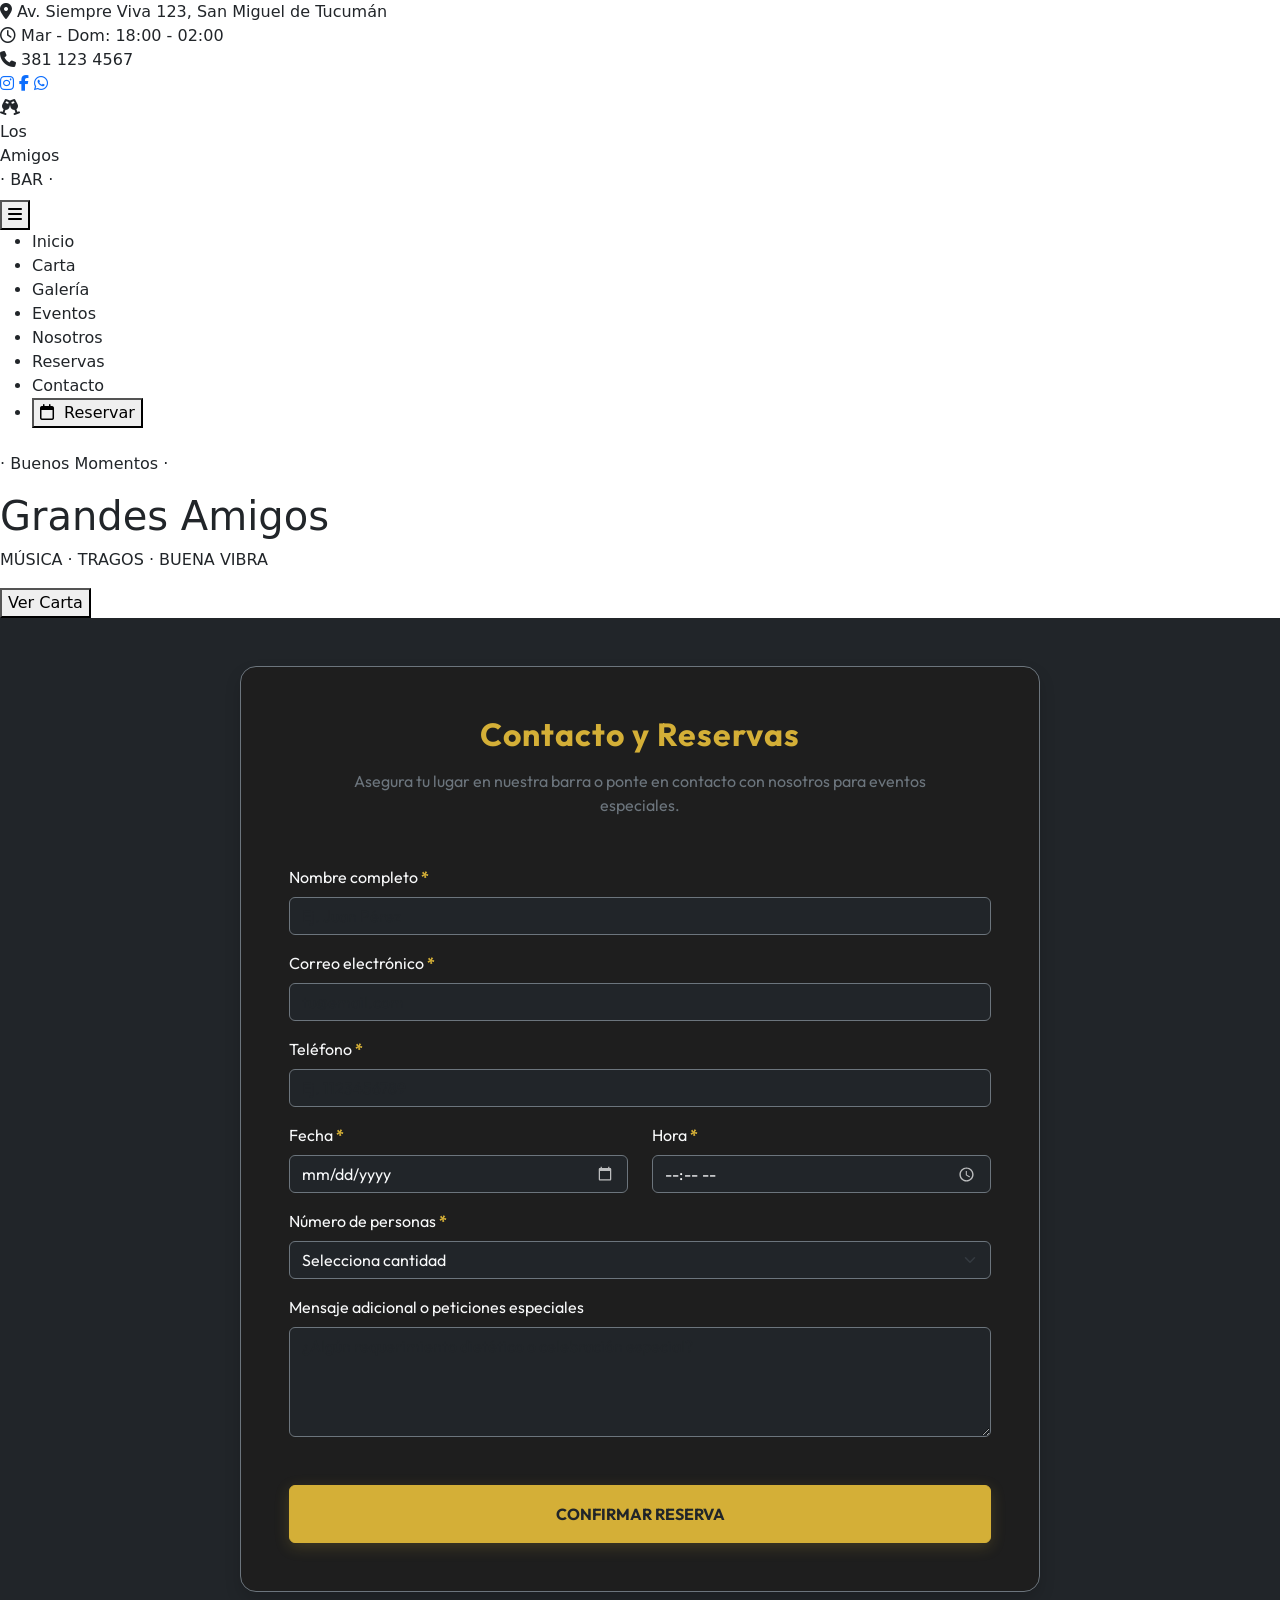
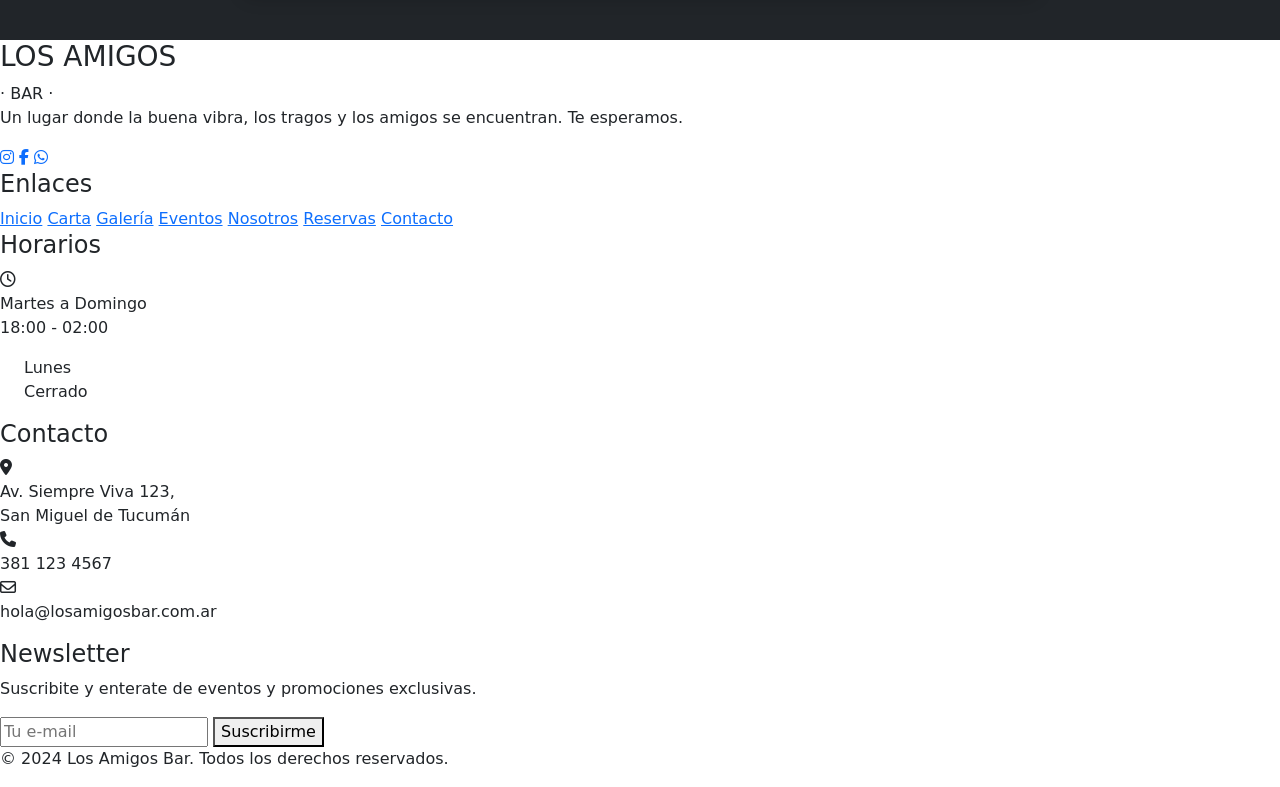
==== commit 1db81da2: "Integracion de bootstrap a los formularios" ====
--- a/client/index.html
+++ b/client/index.html
@@ -1,75 +1,37 @@
 <!DOCTYPE html>
 <html lang="es">
-
 <head>
     <meta charset="UTF-8">
     <meta name="viewport" content="width=device-width, initial-scale=1.0">
-    <meta name="description" content="Los Amigos Bar - Reservas, cocteles y buena vibra en San Miguel de Tucuman.">
-    <title>Los Amigos Bar | Inicio</title>
+    <title>Los Amigos Bar | Contacto y Reservas</title>
 
     <!-- Google Fonts -->
     <link rel="preconnect" href="https://fonts.googleapis.com">
     <link rel="preconnect" href="https://fonts.gstatic.com" crossorigin>
-    <link
-        href="https://fonts.googleapis.com/css2?family=Inter:wght@300;400;500;600;700;800&family=Playfair+Display:wght@600;700&family=Outfit:wght@300;400;600;800&display=swap"
-        rel="stylesheet">
-
-    <!-- Bootstrap CSS -->
-    <link href="https://cdn.jsdelivr.net/npm/bootstrap@5.3.3/dist/css/bootstrap.min.css" rel="stylesheet"
-        integrity="sha384-QWTKZyjpPEjISv5WaRU9OFeRpok6YctnYmDr5pNlyT2bRjXh0JMhjY6hW+ALEwIH" crossorigin="anonymous">
+    <link href="https://fonts.googleapis.com/css2?family=Inter:wght@300;400;500;600&family=Playfair+Display:wght@600;700&family=Outfit:wght@300;400;600;800&display=swap" rel="stylesheet">
 
     <!-- FontAwesome for Icons -->
     <link rel="stylesheet" href="https://cdnjs.cloudflare.com/ajax/libs/font-awesome/6.4.0/css/all.min.css">
 
-    <!-- Base / Variables -->
-    <link rel="stylesheet" href="css/base/variables.css">
-    <link rel="stylesheet" href="css/base/utilities.css">
-    <link rel="stylesheet" href="css/base/animations.css">
-
-    <!-- New DEV layout CSS -->
-    <link rel="stylesheet" href="css/base/main.css">
-    <link rel="stylesheet" href="css/layout/header.css">
-    <link rel="stylesheet" href="css/layout/navbar.css">
-    <link rel="stylesheet" href="css/layout/footer.css">
-    <link rel="stylesheet" href="css/components/newsletter.css">
-    <!-- FontAwesome for Icons -->
-    <link rel="stylesheet" href="https://cdnjs.cloudflare.com/ajax/libs/font-awesome/6.4.0/css/all.min.css">
-
-    <!-- ================= BOOTSTRAP 5.3 CDN & CUSTOM CSS (Tu parte) ================= -->
-    <link href="https://cdn.jsdelivr.net/npm/bootstrap@5.3.3/dist/css/bootstrap.min.css" rel="stylesheet">
-    <link rel="stylesheet" href="css/custom-bootstrap.css">
-
-    <!-- ================= CSS ORIGINAL DE TUS COMPAÑEROS (NO COMENTAR) ================= -->
-    <link rel="stylesheet" href="css/base/variables.css">
-    <link rel="stylesheet" href="css/base/utilities.css">
-    <link rel="stylesheet" href="css/base/animations.css">
-    <link rel="stylesheet" href="css/base/main.css">
-    <link rel="stylesheet" href="css/components/forms.css">
-    <link rel="stylesheet" href="css/components/buttons.css">
-    <link rel="stylesheet" href="css/sections/contact-section.css">
-    <link rel="stylesheet" href="css/base/base.css">
-    <link rel="stylesheet" href="css/sections/booking-section.css">
-    <link rel="stylesheet" href="css/components/booking-card.css">
-    <link rel="stylesheet" href="css/components/reservations-list.css">
-    <link rel="stylesheet" href="css/components/reviews.css">
-    <link rel="stylesheet" href="css/components/carousel.css">
-
-    <!-- HEAD branch CSS (menus, gallery, events) -->
-    <link rel="stylesheet" href="css/sections/about.css">
-    <link rel="stylesheet" href="css/sections/menu.css">
-    <link rel="stylesheet" href="css/sections/gallery.css">
-    <link rel="stylesheet" href="css/sections/events.css">
-    <link rel="stylesheet" href="css/components/carta.css">
-
-    <!-- Scripts -->
-    <script src="js/carousel.js" defer></script>
+    <!-- Bootstrap 5 CSS -->
+    <link href="https://cdn.jsdelivr.net/npm/bootstrap@5.3.2/dist/css/bootstrap.min.css" rel="stylesheet" integrity="sha384-T3c6CoIi6uLrA9TneNEoa7RxnatzjcDSCmG1MXxSR1GAsXEV/Dwwykc2MPK8M2HN" crossorigin="anonymous">
+
+    <!-- Modular CSS Architecture -->
+    <link rel="stylesheet" href="css/main.css">
+    <link rel="stylesheet" href="css/header.css">
+    <link rel="stylesheet" href="css/navbar.css">
+    <link rel="stylesheet" href="css/footer.css">
+    <link rel="stylesheet" href="css/newsletter.css">
+    
+    <!-- Unified CSS para el formulario y variables/botones -->
+    <link rel="stylesheet" href="css/formularios.css">
 </head>
 
 <body>
-
     <!-- Header & Hero Wrapper -->
     <div class="site-header">
         <div class="header-content">
+
             <header>
                 <!-- Top Info Bar -->
                 <div class="top-bar">
@@ -109,656 +71,104 @@
                         </button>
                         <ul class="nav-menu" id="nav-menu">
                             <li><a href="#" class="nav-link active">Inicio</a></li>
-                            <li><a href="#menu" class="nav-link">Carta</a></li>
-                            <li><a href="#galeria" class="nav-link">Galería</a></li>
-                            <li><a href="#eventos" class="nav-link">Eventos</a></li>
-                            <li><a href="#nosotros" class="nav-link">Nosotros</a></li>
-                            <li><a href="#reservas" class="nav-link">Reservas</a></li>
+                            <li><a href="#" class="nav-link">Carta</a></li>
+                            <li><a href="#" class="nav-link">Galería</a></li>
+                            <li><a href="#" class="nav-link">Eventos</a></li>
+                            <li><a href="#" class="nav-link">Nosotros</a></li>
+                            <li><a href="#contacto-reservas" class="nav-link">Reservas</a></li>
                             <li><a href="#contacto-reservas" class="nav-link">Contacto</a></li>
+                            <li>
+                                <button class="btn-outline">
+                                    <i class="fa-regular fa-calendar" style="margin-right: 5px;"></i> Reservar
+                                </button>
+                            </li>
                         </ul>
                     </div>
                 </nav>
             </header>
 
             <!-- Main Hero Section -->
-            <main class="hero-section">
-                <div class="hero-content">
-                    <p class="hero-subtitle">· Buenos Momentos ·</p>
-                    <h1 class="hero-title">Grandes Amigos</h1>
-                    <p class="hero-tags">MÚSICA · TRAGOS · BUENA VIBRA</p>
-                </div>
-            </main>
+            <section class="hero-section">
+                <p class="hero-subtitle">· Buenos Momentos ·</p>
+                <h1 class="hero-title">Grandes Amigos</h1>
+                <p class="hero-tags">MÚSICA · TRAGOS · BUENA VIBRA</p>
+                <button class="btn-primary">Ver Carta</button>
+            </section>
+
         </div>
     </div>
 
     <main>
-
-        <!-- Nuestra Historia -->
-        <section id="nosotros" class="about py-5" aria-labelledby="about-title">
-            <div class="container py-lg-4">
-                <div class="row align-items-center g-4 g-lg-5">
-
-                    <div class="col-12 col-lg-6">
-                        <div class="about__content">
-                            <h2 id="about-title" class="about__title mb-3">
-                                Nuestra Historia
-                            </h2>
-
-                            <p class="about__text mb-3">
-                                Fundado con la pasión de ofrecer un espacio único, nuestro bar es mucho más
-                                que un lugar para tomar una copa. Somos creadores de experiencias, combinando
-                                la mejor mixología con un servicio excepcional.
-                            </p>
-
-                            <p class="about__text mb-0">
-                                Nuestra misión es lograr que cada visita se sienta como una celebración. Ven
-                                a relajarte, conectarte con amigos y disfrutar de nuestra cuidada selección
-                                de bebidas en un ambiente vibrante.
-                            </p>
-                        </div>
-                    </div>
-
-                    <div class="col-12 col-lg-6">
-                        <div class="about__image-wrapper rounded-3 overflow-hidden shadow">
-                            <img src="img/about.jpg" alt="Bartender preparando un cóctel artesanal en la barra"
-                                class="about__image img-fluid w-100 h-100 object-fit-cover" loading="lazy">
-                        </div>
-                    </div>
-
-    <!-- Scripts del carrusel viejo -->
-    <script src="js/carousel.js" defer></script>
-
-    <!-- ================= CSS ORIGINAL TUYO (COMENTADO SEGÚN TP3) ================= -->
-    <!--
-    <link rel="stylesheet" href="css/layout/header.css">
-    <link rel="stylesheet" href="css/layout/navbar.css">
-    <link rel="stylesheet" href="css/layout/footer.css">
-    <link rel="stylesheet" href="css/components/newsletter.css">
-    -->
-</head>
-
-<body class="bg-black text-light d-flex flex-column min-vh-100">
-
-    <!-- ================= TOP INFO BAR BOOTSTRAP ================= -->
-    <!-- ================= TOP INFO BAR BOOTSTRAP (Rediseñada) ================= -->
-    <div class="bg-dark bg-opacity-75 py-2 border-bottom border-secondary border-opacity-25 small text-secondary">
-        <div class="container d-flex flex-wrap justify-content-between align-items-center gap-3">
-            <div class="d-flex align-items-center gap-2">
-                <i class="fa-solid fa-location-dot text-warning"></i>
-                <span>Av. Siempre Viva 123, San Miguel de Tucumán</span>
-            </div>
-            <div class="d-none d-md-flex align-items-center gap-2">
-                <i class="fa-regular fa-clock text-warning"></i>
-                <span>Mar - Dom: 18:00 - 02:00</span>
-            </div>
-            <div class="d-flex align-items-center gap-3">
-                <span class="d-none d-sm-flex align-items-center gap-2">
-                    <i class="fa-solid fa-phone text-warning"></i> 381 123 4567
-                </span>
-                <div class="d-flex gap-3 ms-2">
-                    <a href="#" class="text-secondary hover-gold" aria-label="Instagram"><i
-                            class="fa-brands fa-instagram"></i></a>
-                    <a href="#" class="text-secondary hover-gold" aria-label="Facebook"><i
-                            class="fa-brands fa-facebook-f"></i></a>
-                    <a href="#" class="text-secondary hover-gold" aria-label="WhatsApp"><i
-                            class="fa-brands fa-whatsapp"></i></a>
-                </div>
-            </div>
-        </div>
-    </div>
-
-    <!-- ================= NAVBAR BOOTSTRAP 5.3 (Rediseñada con efecto Glassmorphism) ================= -->
-    <nav class="navbar navbar-expand-lg navbar-dark bg-dark sticky-top border-bottom border-secondary border-opacity-25 shadow-sm"
-        style="background-color: rgba(18, 18, 18, 0.95) !important; backdrop-filter: blur(10px);">
-        <div class="container py-1">
-            <a class="navbar-brand d-flex align-items-center gap-2 fw-bold text-uppercase text-decoration-none"
-                href="#">
-                <i class="fa-solid fa-champagne-glasses text-warning fs-3"></i>
-                <span class="lh-sm">
-                    <span class="text-warning">Los</span> Amigos
-                    <small class="d-block text-secondary fw-normal letter-spacing-2" style="font-size: 0.6rem;">· BAR
-                        ·</small>
-                </span>
-            </a>
-
-            <button class="navbar-toggler border-secondary" type="button" data-bs-toggle="collapse"
-                data-bs-target="#navbarLosAmigos" aria-controls="navbarLosAmigos" aria-expanded="false"
-                aria-label="Toggle navigation">
-                <span class="navbar-toggler-icon"></span>
-            </button>
-
-            <div class="collapse navbar-collapse justify-content-end" id="navbarLosAmigos">
-                <ul class="navbar-nav gap-lg-3 text-uppercase fw-semibold pt-3 pt-lg-0 align-lg-items-center">
-                    <li class="nav-item">
-                        <a class="nav-link active text-warning px-2 py-1" aria-current="page" href="#">Inicio</a>
-                    </li>
-                    <li class="nav-item">
-                        <a class="nav-link px-2 py-1" href="#nosotros">Nosotros</a>
-                    </li>
-                    <li class="nav-item">
-                        <a class="nav-link px-2 py-1" href="#menu">Carta</a>
-                    </li>
-                    <li class="nav-item">
-                        <a class="nav-link px-2 py-1" href="#galeria">Galería</a>
-                    </li>
-                    <li class="nav-item">
-                        <a class="nav-link px-2 py-1" href="#eventos">Eventos</a>
-                    </li>
-                    <li class="nav-item">
-                        <a class="nav-link px-2 py-1" href="#contacto-reservas">Reservas</a>
-                    </li>
-                </ul>
-            </div>
-        </div>
-    </nav>
-
-    <!-- ================= CONTENEDOR PRINCIPAL ================= -->
-    <main class="flex-grow-1">
-
-        <!-- ================= HERO SECTION BOOTSTRAP ================= -->
-        <header class="hero-section text-center text-white d-flex align-items-center justify-content-center py-5">
-            <div class="container py-5 my-md-4">
-                <div class="row justify-content-center">
-                    <div class="col-12 col-md-10 col-lg-8">
-                        <p class="text-warning text-uppercase letter-spacing-2 fw-semibold mb-2">· Buenos Momentos ·</p>
-                        <h1 class="display-3 fw-bold mb-3 text-uppercase text-light">Grandes Amigos</h1>
-                        <p class="lead text-secondary mb-4 text-uppercase letter-spacing-1">Música · Tragos · Buena
-                            Vibra</p>
-                        <div class="d-flex justify-content-center gap-3 flex-wrap">
-                            <a href="#contacto-reservas" class="btn btn-warning px-4 py-2 text-uppercase">Reservar
-                                Mesa</a>
-                            <a href="#menu" class="btn btn-outline-warning px-4 py-2 text-uppercase">Ver Carta</a>
-                        </div>
-                    </div>
-                </div>
-            </div>
-        </header>
-
-        <!-- ================= INICIO DE LA PARTE DE TUS COMPAÑEROS (VIEJO TP2 INTACTO) ================= -->
-
-        <!-- About Us Section -->
-        <section id="nosotros" class="about" aria-labelledby="about-title">
-            <div class="container about__wrapper">
-                <div class="about__content">
-                    <h2 id="about-title" class="about__title">Nuestra Historia</h2>
-                    <p class="about__text">Fundado con la pasión de ofrecer un espacio único, nuestro bar es mucho más
-                        que un lugar para tomar una copa. Somos creadores de experiencias, combinando la mejor mixología
-                        con un servicio excepcional.</p>
-                    <p class="about__text">Nuestra misión es lograr que cada visita se sienta como una celebración. Ven
-                        a relajarte, conectarte con amigos y disfrutar de nuestra cuidada selección de bebidas en un
-                        ambiente vibrante.</p>
-                </div>
-                <div class="about__image-wrapper">
-                    <!-- Imagen temática -->
-                    <img src="img/about.jpg" alt="Bartender preparando un cóctel artesanal en la barra"
-                        class="about__image" loading="lazy">
-                </div>
-            </div>
-        </section>
-
-        <!-- Nuestros Cócteles Destacados -->
-
-        <!-- Carta de Comida -->
-        <section id="menu-comida" class="menu py-5" aria-labelledby="menu-comida-title">
-            <div class="container py-lg-4">
-
-                <h2 id="menu-comida-title" class="menu__title text-center mb-4 mb-lg-5">
-                    Carta de Comida
-                </h2>
-
-                <div class="row row-cols-1 row-cols-md-2 row-cols-lg-3 g-4">
-
-                    <!-- Hamburguesa -->
-                    <div class="col">
-                        <article class="carta-item card h-100 border-0 shadow-sm overflow-hidden">
-                            <img src="img/hamburguesa.jpg" alt="Hamburguesa Artesanal"
-                                class="carta-item__image card-img-top" loading="lazy">
-
-                            <div class="carta-item__content card-body">
-                                <div class="carta-item__header d-flex justify-content-between align-items-center">
-                                    <h3 class="carta-item__title h5 mb-0">
-                                        Hamburguesa Artesanal
-                                    </h3>
-
-                                    <span class="carta-item__price fw-bold">
-                                        $12
-                                    </span>
-                                </div>
-
-                                <p class="carta-item__desc mb-0">
-                                    Doble carne, queso cheddar, bacon crujiente y cebolla caramelizada.
-                                </p>
+        <section id="contacto-reservas" class="py-5 bg-dark text-light">
+            <div class="container custom-contact-container p-4 p-md-5 rounded-4 shadow border border-secondary" style="max-width: 800px;">
+                <header class="text-center mb-5">
+                    <h2 class="fw-bold mb-3">Contacto y Reservas</h2>
+                    <p class="text-secondary mx-auto" style="max-width: 600px;">Asegura tu lugar en nuestra barra o ponte en contacto con nosotros para eventos especiales.</p>
+                </header>
+
+                <form action="#" method="POST" class="needs-validation" aria-labelledby="form-title" novalidate>
+                    <fieldset>
+                        <legend id="form-title" class="visually-hidden">Información de Reserva</legend>
+
+                        <div class="mb-3">
+                            <label for="full-name" class="form-label">Nombre completo <span class="required-star" aria-hidden="true">*</span></label>
+                            <input type="text" class="form-control custom-form-control bg-dark text-light border-secondary" id="full-name" name="full-name" required minlength="3" placeholder="Ej. Juan Pérez" autocomplete="name">
+                            <div class="invalid-feedback">Por favor, ingresa tu nombre (mín. 3 caracteres).</div>
+                        </div>
+
+                        <div class="mb-3">
+                            <label for="email" class="form-label">Correo electrónico <span class="required-star" aria-hidden="true">*</span></label>
+                            <input type="email" class="form-control custom-form-control bg-dark text-light border-secondary" id="email" name="email" required placeholder="tu@email.com" autocomplete="email">
+                            <div class="invalid-feedback">Ingresa un correo electrónico válido.</div>
+                        </div>
+
+                        <div class="mb-3">
+                            <label for="phone" class="form-label">Teléfono <span class="required-star" aria-hidden="true">*</span></label>
+                            <input type="tel" class="form-control custom-form-control bg-dark text-light border-secondary" id="phone" name="phone" required pattern="[0-9]{8,15}" placeholder="Ej. 1123456789">
+                            <div class="invalid-feedback">Ingresa un teléfono válido (solo números, 8-15 dígitos).</div>
+                        </div>
+
+                        <div class="row">
+                            <div class="col-md-6 mb-3">
+                                <label for="date" class="form-label">Fecha <span class="required-star" aria-hidden="true">*</span></label>
+                                <input type="date" class="form-control custom-form-control bg-dark text-light border-secondary" id="date" name="date" required>
+                                <div class="invalid-feedback">Selecciona una fecha para tu reserva.</div>
                             </div>
-                        </article>
-                    </div>
-
-                    <!-- Papas -->
-                    <div class="col">
-                        <article class="carta-item card h-100 border-0 shadow-sm overflow-hidden">
-                            <img src="img/papas.jpg" alt="Papas Rústicas" class="carta-item__image card-img-top"
-                                loading="lazy">
-
-                            <div class="carta-item__content card-body">
-                                <div class="carta-item__header d-flex justify-content-between align-items-center">
-                                    <h3 class="carta-item__title h5 mb-0">
-                                        Papas Rústicas
-                                    </h3>
-
-                                    <span class="carta-item__price fw-bold">
-                                        $7
-                                    </span>
-                                </div>
-
-                                <p class="carta-item__desc mb-0">
-                                    Papas al horno con pimentón, romero y salsa alioli de la casa.
-                                </p>
+
+                            <div class="col-md-6 mb-3">
+                                <label for="time" class="form-label">Hora <span class="required-star" aria-hidden="true">*</span></label>
+                                <input type="time" class="form-control custom-form-control bg-dark text-light border-secondary" id="time" name="time" required>
+                                <div class="invalid-feedback">Selecciona la hora de llegada.</div>
                             </div>
-                        </article>
-                    </div>
-
-                    <!-- Fiambres -->
-                    <div class="col">
-                        <article class="carta-item card h-100 border-0 shadow-sm overflow-hidden">
-                            <img src="img/fiambre.jpg" alt="Tabla de Fiambres" class="carta-item__image card-img-top"
-                                loading="lazy">
-
-                            <div class="carta-item__content card-body">
-                                <div class="carta-item__header d-flex justify-content-between align-items-center">
-                                    <h3 class="carta-item__title h5 mb-0">
-                                        Tabla de Fiambres
-                                    </h3>
-
-                                    <span class="carta-item__price fw-bold">
-                                        $18
-                                    </span>
-                                </div>
-
-                                <p class="carta-item__desc mb-0">
-                                    Selección premium de jamón crudo, salame, quesos y aceitunas marinadas.
-                                </p>
-                            </div>
-                        </article>
-                    </div>
-
-                    <!-- Pizza -->
-                    <div class="col">
-                        <article class="carta-item card h-100 border-0 shadow-sm overflow-hidden">
-                            <img src="img/pizza.jpg" alt="Pizza Margarita" class="carta-item__image card-img-top"
-                                loading="lazy">
-
-                            <div class="carta-item__content card-body">
-                                <div class="carta-item__header d-flex justify-content-between align-items-center">
-                                    <h3 class="carta-item__title h5 mb-0">
-                                        Pizza Margarita
-                                    </h3>
-
-                                    <span class="carta-item__price fw-bold">
-                                        $14
-                                    </span>
-                                </div>
-
-                                <p class="carta-item__desc mb-0">
-                                    Salsa de tomate casera, mozzarella fresca y hojas de albahaca.
-                                </p>
-                            </div>
-                        </article>
-                    </div>
-
-                    <!-- Tiras de Pollo -->
-                    <div class="col">
-                        <article class="carta-item card h-100 border-0 shadow-sm overflow-hidden">
-                            <img src="img/pollo.jpg" alt="Tiras de Pollo" class="carta-item__image card-img-top"
-                                loading="lazy">
-
-                            <div class="carta-item__content card-body">
-                                <div class="carta-item__header d-flex justify-content-between align-items-center">
-                                    <h3 class="carta-item__title h5 mb-0">
-                                        Tiras de Pollo
-                                    </h3>
-
-                                    <span class="carta-item__price fw-bold">
-                                        $9
-                                    </span>
-                                </div>
-
-                                <p class="carta-item__desc mb-0">
-                                    Crujientes tiras de pollo rebozadas acompañadas de salsa honey mustard.
-                                </p>
-                            </div>
-                        </article>
-                    </div>
-
-                    <!-- Nachos -->
-                    <div class="col">
-                        <article class="carta-item card h-100 border-0 shadow-sm overflow-hidden">
-                            <img src="img/nachos.jpg" alt="Nachos Supremos" class="carta-item__image card-img-top"
-                                loading="lazy">
-
-                            <div class="carta-item__content card-body">
-                                <div class="carta-item__header d-flex justify-content-between align-items-center">
-                                    <h3 class="carta-item__title h5 mb-0">
-                                        Nachos Supremos
-                                    </h3>
-
-                                    <span class="carta-item__price fw-bold">
-                                        $11
-                                    </span>
-                                </div>
-
-                                <p class="carta-item__desc mb-0">
-                                    Totopos con queso fundido, guacamole, pico de gallo y jalapeños.
-                                </p>
-                            </div>
-                        </article>
-                    </div>
-
-                </div>
-            </div>
-        </section>
-
-        <!-- Galería -->
-        <section id="galeria" class="gallery py-5" aria-labelledby="gallery-title">
-            <div class="container py-lg-4">
-
-                <h2 id="gallery-title" class="gallery__title text-center mb-4 mb-lg-5">
-                    Galería
-                </h2>
-
-                <div class="row g-3 g-lg-4">
-
-                    <div class="col-12 col-md-4">
-                        <div class="ratio ratio-4x3 gallery__item overflow-hidden rounded-3 shadow">
-                            <img src="img/cocteles-barra.jpg" alt="Cócteles en la barra"
-                                class="img-fluid w-100 h-100 object-fit-cover gallery__image" loading="lazy">
-                        </div>
-                    </div>
-
-                    <div class="col-12 col-md-4">
-                        <div class="ratio ratio-4x3 gallery__item overflow-hidden rounded-3 shadow">
-                            <img src="img/about.jpg" alt="Ambiente del bar"
-                                class="img-fluid w-100 h-100 object-fit-cover gallery__image" loading="lazy">
-                        </div>
-                    </div>
-
-                    <div class="col-12 col-md-4">
-                        <div class="ratio ratio-4x3 gallery__item overflow-hidden rounded-3 shadow">
-                            <img src="img/amigos-brindando.jpg" alt="Amigos brindando"
-                                class="img-fluid w-100 h-100 object-fit-cover gallery__image" loading="lazy">
-                        </div>
-                    </div>
-
-                </div>
-            </div>
-        </section>
-
-        <!-- Eventos Próximos -->
-        <section id="eventos" class="events py-5" aria-labelledby="events-title">
-            <div class="container py-lg-4">
-
-                <h2 id="events-title" class="events__title text-center mb-4 mb-lg-5">
-                    Eventos Próximos
-                </h2>
-
-                <div class="row row-cols-1 row-cols-md-2 row-cols-lg-3 g-4">
-
-                    <!-- Noche de Jazz -->
-                    <div class="col">
-                        <article class="events__item card h-100 border-0 shadow-sm overflow-hidden">
-
-                            <img src="img/jazz.jpg" alt="Noche de Jazz" class="events__image card-img-top"
-                                loading="lazy">
-
-                            <div class="events__item-content card-body d-flex flex-column">
-                                <h3 class="events__item-title h5 mb-2">
-                                    Noche de Jazz
-                                </h3>
-
-                                <p class="events__item-date mt-auto mb-0">
-                                    Viernes, 15 de Noviembre - 21:00 hs
-                                </p>
-                            </div>
-
-                        </article>
-                    </div>
-
-                    <!-- Tasting de Vinos -->
-                    <div class="col">
-                        <article class="events__item card h-100 border-0 shadow-sm overflow-hidden">
-
-                            <img src="img/vinos.jpg" alt="Tasting de Vinos" class="events__image card-img-top"
-                                loading="lazy">
-
-                            <div class="events__item-content card-body d-flex flex-column">
-                                <h3 class="events__item-title h5 mb-2">
-                                    Tasting de Vinos
-                                </h3>
-
-                                <p class="events__item-date mt-auto mb-0">
-                                    Sábado, 16 de Noviembre - 19:00 hs
-                                </p>
-                            </div>
-
-                        </article>
-                    </div>
-
-                    <!-- DJ Set -->
-                    <div class="col">
-                        <article class="events__item card h-100 border-0 shadow-sm overflow-hidden">
-
-                            <img src="img/dj.jpg" alt="DJ Set Especial" class="events__image card-img-top"
-                                loading="lazy">
-
-                            <div class="events__item-content card-body d-flex flex-column">
-                                <h3 class="events__item-title h5 mb-2">
-                                    DJ Set Especial
-                                </h3>
-
-                                <p class="events__item-date mt-auto mb-0">
-                                    Viernes, 22 de Noviembre - 23:30 hs
-                                </p>
-                            </div>
-
-                        </article>
-                    </div>
-
-                </div>
-            </div>
-        </section>
-        <section id="reservas" class="booking-section">
-
-            <div class="booking-section__top-cards">
-                 <!-- Card 1: Formulario de reserva -->
-                 <div class="col-lg-6">
-                    <div class="card h-100 p-4">
-                        <div class="card-body">
-                            <h3 class="card-title text-primary-custom mb-4">Haz tu reserva</h3>
-                            <form action="#" method="POST" onsubmit="event.preventDefault();">
-                                <div class="mb-3">
-                                    <label class="form-label" for="res-name">Nombre completo</label>
-                                    <input class="form-control" type="text" id="res-name"
-                                        placeholder="Ej. Juan Pérez" required>
-                                </div>
-                                <div class="mb-3">
-                                    <label class="form-label" for="res-phone">Teléfono</label>
-                                    <input class="form-control" type="tel" id="res-phone"
-                                        placeholder="Ej. +34 600 000 000" required>
-                                </div>
-                                <div class="row g-3 mb-3">
-                                    <div class="col-md-6">
-                                        <label class="form-label" for="res-date">Fecha</label>
-                                        <input class="form-control" type="date" id="res-date" required>
-                                    </div>
-                                    <div class="col-md-6">
-                                        <label class="form-label" for="res-time">Hora</label>
-                                        <input class="form-control" type="time" id="res-time" required>
-                                    </div>
-                                </div>
-                                <div class="mb-4">
-                                    <label class="form-label" for="res-guests">Número de personas</label>
-                                    <select class="form-select" id="res-guests" required>
-                                        <option value="" disabled selected>Selecciona una opción</option>
-                                        <option value="1">1 Persona</option>
-                                        <option value="2">2 Personas</option>
-                                        <option value="3">3 Personas</option>
-                                        <option value="4">4 Personas</option>
-                                        <option value="5+">5 o más Personas</option>
-                                    </select>
-                                </div>
-                                <button class="btn btn-primary w-100" type="submit">Reservar</button>
-                            </form>
-                        </div>
-                    </div>
-                </div>
-
-                <!-- Card 2: Reservas hechas & Reseñas -->
-                <div class="col-lg-6">
-                    <div class="row g-4">
-                        <!-- Reservas -->
-                        <div class="col-12">
-                            <div class="card p-3">
-                                <div class="card-body">
-                                    <h4 class="card-title mb-4">Reservas hechas</h4>
-                                    <ul class="list-group list-group-flush rounded bg-transparent">
-                                        <li
-                                            class="list-group-item bg-transparent text-light border-secondary d-flex justify-content-between align-items-center px-0">
-                                            <div>
-                                                <div class="mb-1"><i
-                                                        class="fa-regular fa-calendar-days text-primary-custom me-2"></i>
-                                                    12 Octubre, 2026 - 20:30</div>
-                                                <div class="text-white-50 small"><i
-                                                        class="fa-solid fa-user-group me-2"></i> 4 Personas</div>
-                                            </div>
-                                            <span class="badge bg-success rounded-pill">Confirmada</span>
-                                        </li>
-                                        <li
-                                            class="list-group-item bg-transparent text-light border-secondary d-flex justify-content-between align-items-center px-0">
-                                            <div>
-                                                <div class="mb-1"><i
-                                                        class="fa-regular fa-calendar-days text-primary-custom me-2"></i>
-                                                    15 Octubre, 2026 - 19:00</div>
-                                                <div class="text-white-50 small"><i
-                                                        class="fa-solid fa-user-group me-2"></i> 2 Personas</div>
-                                            </div>
-                                            <span class="badge bg-success rounded-pill">Confirmada</span>
-                                        </li>
-                                    </ul>
-                                </div>
-                            </div>
-                        </div>
-
-                        <!-- Reseñas -->
-                        <div class="col-12">
-                            <div class="card p-3">
-                                <div class="card-body">
-                                    <h4 class="card-title mb-4">Reseñas de clientes</h4>
-
-                                    <div class="d-flex mb-3 border-bottom border-secondary pb-3">
-                                        <div class="flex-shrink-0">
-                                            <div class="bg-secondary rounded-circle d-flex align-items-center justify-content-center fw-bold text-dark"
-                                                style="width: 40px; height: 40px;">M</div>
-                                        </div>
-                                        <div class="flex-grow-1 ms-3">
-                                            <h6 class="mb-0">María Gómez</h6>
-                                            <div class="text-primary-custom small mb-2">★★★★★</div>
-                                            <p class="mb-0 text-white-50 small fst-italic">"Excelente servicio y un
-                                                ambiente espectacular. La comida estaba deliciosa..."</p>
-                                        </div>
-                                    </div>
-
-                                    <div class="d-flex">
-                                        <div class="flex-shrink-0">
-                                            <div class="bg-secondary rounded-circle d-flex align-items-center justify-content-center fw-bold text-dark"
-                                                style="width: 40px; height: 40px;">C</div>
-                                        </div>
-                                        <div class="flex-grow-1 ms-3">
-                                            <h6 class="mb-0">Carlos Ruiz</h6>
-                                            <div class="text-primary-custom small mb-2">★★★★☆</div>
-                                            <p class="mb-0 text-white-50 small fst-italic">"Muy buena atención por
-                                                parte del personal. Hice la reserva en línea..."</p>
-                                        </div>
-                                    </div>
-                                </div>
-                            </div>
-                        </div>
-                    </div>
-                </div>
-            </div>
-
-            <!-- Carousel -->
-            <div class="carousel-wrapper">
-                <button class="carousel__button carousel__button--prev" aria-label="Previous slide">❮</button>
-                <div class="carousel" data-current-index="0">
-                    <div class="carousel__slide">
-                        <span class="carousel__image-placeholder"><img src="img/bar_1.png" alt="Bar1"></span>
-                    </div>
-                    <div class="carousel__slide">
-                        <span class="carousel__image-placeholder"><img src="img/bar_2.png" alt="Bar2"></span>
-                    </div>
-                    <div class="carousel__slide">
-                        <span class="carousel__image-placeholder"><img src="img/bar_3.png" alt="Bar3"></span>
-                    </div>
-                </div>
-                <button class="carousel__button carousel__button--next" aria-label="Next slide">❯</button>
-
-                <div class="carousel__dots">
-                    <button class="carousel__dot carousel__dot--active" aria-label="Go to slide 1"></button>
-                    <button class="carousel__dot" aria-label="Go to slide 2"></button>
-                    <button class="carousel__dot" aria-label="Go to slide 3"></button>
-                </div>
-            </div>
-        </section>
-        <!-- Contact & Reservation Form (from the new layout/contact-section) -->
-        <section id="contacto-reservas" class="contact-section">
-            <div class="contact-container">
-                <header class="section-header">
-                    <h2>Contacto para eventos</h2>
-                    <p>Asegura tu lugar en nuestra barra o ponte en contacto con nosotros para eventos especiales.</p>
-                </header>
-
-                <form action="#" method="POST" class="reservation-form" aria-labelledby="form-title">
-                    <fieldset class="form-group">
-                        <legend id="form-title" class="sr-only">Información de Reserva</legend>
-
-                        <div class="input-wrapper">
-                            <label for="full-name">Nombre completo <span class="required"
-                                    aria-hidden="true">*</span></label>
-                            <input type="text" id="full-name" name="full-name" required minlength="3"
-                                placeholder="Ej. Juan Pérez" autocomplete="name">
-                            <span class="error-message" aria-live="polite">Por favor, ingresa tu nombre (mín. 3
-                                caracteres).</span>
-                        </div>
-
-                        <div class="input-wrapper">
-                            <label for="email">Correo electrónico <span class="required"
-                                    aria-hidden="true">*</span></label>
-                            <input type="email" id="email" name="email" required placeholder="tu@email.com"
-                                autocomplete="email">
-                            <span class="error-message" aria-live="polite">Ingresa un correo electrónico válido.</span>
-                        </div>
-
-                        <div class="input-wrapper">
-                            <label for="phone">Teléfono <span class="required" aria-hidden="true">*</span></label>
-                            <input type="tel" id="phone" name="phone" required pattern="[0-9]{8,15}"
-                                placeholder="Ej. 1123456789">
-                            <span class="error-message" aria-live="polite">Ingresa un teléfono válido (solo números,
-                                8-15 dígitos).</span>
-                        </div>
-
-                        <div class="input-wrapper full-width">
-                            <label for="message">Mensaje adicional o peticiones especiales</label>
-                            <textarea id="message" name="message" rows="4"
-                                placeholder="¿Algún requerimiento dietético o celebración especial?"></textarea>
+                        </div>
+
+                        <div class="mb-3">
+                            <label for="guests" class="form-label">Número de personas <span class="required-star" aria-hidden="true">*</span></label>
+                            <select class="form-select custom-form-select bg-dark text-light border-secondary" id="guests" name="guests" required>
+                                <option value="" disabled selected>Selecciona cantidad</option>
+                                <option value="1">1 persona</option>
+                                <option value="2">2 personas</option>
+                                <option value="3">3 personas</option>
+                                <option value="4">4 personas</option>
+                                <option value="5">5 personas</option>
+                                <option value="6">6 o más personas</option>
+                            </select>
+                            <div class="invalid-feedback">Selecciona la cantidad de personas.</div>
+                        </div>
+
+                        <div class="mb-4">
+                            <label for="message" class="form-label">Mensaje adicional o peticiones especiales</label>
+                            <textarea class="form-control custom-form-control bg-dark text-light border-secondary" id="message" name="message" rows="4" placeholder="¿Algún requerimiento dietético o celebración especial?"></textarea>
                         </div>
                     </fieldset>
 
-                    <div class="form-actions">
-                        <button type="submit" class="btn btn-primary">Confirmar Reserva</button>
+                    <div class="d-grid mt-4">
+                        <button type="submit" class="btn btn-gold py-3 text-uppercase fw-bold text-dark">Confirmar Reserva</button>
                     </div>
                 </form>
             </div>
         </section>
     </main>
-
 
     <!-- Footer -->
     <footer class="site-footer">
@@ -786,8 +196,8 @@
                     <a href="#">Galería</a>
                     <a href="#">Eventos</a>
                     <a href="#">Nosotros</a>
-                    <a href="#">Reservas</a>
-                    <a href="#">Contacto</a>
+                    <a href="#contacto-reservas">Reservas</a>
+                    <a href="#contacto-reservas">Contacto</a>
                 </nav>
             </section>
 
@@ -863,10 +273,6 @@
             }
         });
     </script>
-    <!-- Bootstrap JS -->
-    <script src="https://cdn.jsdelivr.net/npm/bootstrap@5.3.3/dist/js/bootstrap.bundle.min.js"
-        integrity="sha384-YvpcrYf0tY3lHB60NNkmxc5s9fDVZLESaAA55NDzOxhy9GkcIdslK1eN7N6jIeHz"
-        crossorigin="anonymous"></script>
 </body>
 
 </html>
--- a/client/css/formularios.css
+++ b/client/css/formularios.css
@@ -0,0 +1,423 @@
+/* 
+==========================================================================
+   ESTILOS PERSONALIZADOS DEL FORMULARIO DE RESERVAS (COMPLEMENTO BOOTSTRAP)
+==========================================================================
+Este archivo contiene únicamente los estilos que Bootstrap 5 no puede cubrir 
+por defecto mediante sus clases de utilidad. Mantenemos el principio de 
+separación de responsabilidades: la estructura, el espaciado (margins/paddings)
+y la adaptabilidad (grid) los maneja Bootstrap. 
+
+Aquí definimos exclusivamente la identidad visual:
+- Colores exactos (dorado/ámbar).
+- Tipografía específica ('Outfit').
+- Comportamientos interactivos detallados (hover, focus, shadows).
+*/
+
+/* 
+--------------------------------------------------------------------------
+   1. VARIABLES PERSONALIZADAS
+--------------------------------------------------------------------------
+Definimos nuestras variables en la seudoclase :root para mantener la 
+consistencia del color dorado/ámbar en todo el componente. Utilizamos estas 
+variables en lugar de escribir valores hexadecimales fijos repetidamente, 
+lo que facilita futuros cambios temáticos globales.
+*/
+:root {
+  /* Color principal de acento: un tono dorado elegante para destacar */
+  --gold-accent: #d4af37;
+  /* Color para el estado hover del botón: un dorado más brillante */
+  --gold-accent-hover: #f1c40f;
+  /* Color de fondo específico para el contenedor del formulario */
+  --form-bg-surface: #1e1e1e;
+}
+
+/* 
+--------------------------------------------------------------------------
+   2. TIPOGRAFÍA Y ESTILOS BASE DEL CONTENEDOR
+--------------------------------------------------------------------------
+Aplicamos la fuente 'Outfit' solicitada específicamente para este
+formulario. También establecemos el color de fondo exacto del contenedor
+que resalta sutilmente sobre el fondo oscuro general de la página.
+*/
+.custom-contact-container {
+  /* Sobrescribimos la tipografía por defecto de Bootstrap para este bloque.
+     Esto asegura que todos los labels, inputs y textos hereden 'Outfit'. */
+  font-family: 'Outfit', sans-serif;
+  
+  /* Aplicamos un fondo gris muy oscuro, ligeramente distinto al bg-dark 
+     estándar de Bootstrap, para darle profundidad al diseño material. */
+  background-color: var(--form-bg-surface);
+}
+
+/* 
+Aseguramos que el título principal use la fuente 'Outfit' pero con
+su respectivo estilo, y le aplicamos nuestro color dorado personalizado.
+*/
+.custom-contact-container h2 {
+  /* Reafirmamos la fuente para el encabezado */
+  font-family: 'Outfit', sans-serif;
+  /* Aplicamos el tono dorado/ámbar de nuestra variable */
+  color: var(--gold-accent);
+  /* Aumentamos ligeramente el espaciado entre letras (tracking) 
+     para darle una apariencia más premium y elegante al título. */
+  letter-spacing: 1px;
+}
+
+/* 
+--------------------------------------------------------------------------
+   3. PERSONALIZACIÓN DE CAMPOS DE FORMULARIO (INPUTS)
+--------------------------------------------------------------------------
+Bootstrap 5 tiene buenos estilos oscuros con las clases .bg-dark, pero 
+necesitamos que al enfocar (focus) un campo de texto o un select, 
+el borde y el anillo luminoso (box-shadow) utilicen nuestro color dorado 
+en lugar del azul predeterminado de Bootstrap, manteniendo la coherencia.
+*/
+.custom-form-control:focus,
+.custom-form-select:focus {
+  /* Cambiamos el color del borde al enfocar al dorado */
+  border-color: var(--gold-accent);
+  
+  /* Reemplazamos la sombra de enfoque (focus ring) azul genérica 
+     por una sombra dorada translúcida que coincida con la paleta.
+     Usamos rgba() con un 25% de opacidad para lograr el efecto halo. */
+  box-shadow: 0 0 0 0.25rem rgba(212, 175, 55, 0.25);
+}
+
+/* 
+Estilizamos el asterisco de campo obligatorio para que no sea un 
+simple texto rojo o negro, sino que haga juego con nuestro acento dorado.
+*/
+.required-star {
+  /* Asignamos el color dorado al asterisco de campos obligatorios */
+  color: var(--gold-accent);
+  /* Lo ponemos en negrita para asegurar que sea visible y claro */
+  font-weight: bold;
+}
+
+/* 
+Para los iconos nativos de calendario y reloj en los inputs de type="date" 
+y "time", Bootstrap a veces no los invierte correctamente sobre fondos oscuros.
+Usamos filtros CSS para garantizar su legibilidad.
+*/
+input[type="date"]::-webkit-calendar-picker-indicator,
+input[type="time"]::-webkit-calendar-picker-indicator {
+  /* Invertimos el color del icono nativo (de negro a blanco) y 
+     reducimos ligeramente su opacidad para que no brille en exceso. */
+  filter: invert(1) opacity(0.7);
+  /* Cambiamos el cursor para indicar que son interactivos */
+  cursor: pointer;
+}
+
+/* 
+--------------------------------------------------------------------------
+   4. ESTILOS Y ESTADOS HOVER DEL BOTÓN PRINCIPAL
+--------------------------------------------------------------------------
+Creamos una clase personalizada (.btn-gold) para el botón de envío. 
+Esta clase se usa en combinación con la estructura base .btn de Bootstrap, 
+pero aportando nuestros colores exactos y animaciones fluidas de elevación.
+*/
+.btn-gold {
+  /* Establecemos el fondo con nuestro dorado principal */
+  background-color: var(--gold-accent);
+  /* Definimos el borde del mismo color para no alterar las dimensiones de Bootstrap */
+  border-color: var(--gold-accent);
+  /* Usamos texto oscuro puro (#000) para garantizar un contraste altísimo 
+     y máxima legibilidad sobre el fondo dorado brillante. */
+  color: #000;
+  
+  /* Agregamos una transición suave a todas las propiedades.
+     Esto hará que los cambios de color, sombra y posición se vean 
+     animados de manera natural y no brusca. */
+  transition: all 0.3s ease;
+  
+  /* Aplicamos una sombra sutil por defecto, proyectando un reflejo dorado */
+  box-shadow: 0 4px 15px rgba(212, 175, 55, 0.2);
+}
+
+/* 
+Definimos qué sucede cuando el usuario pasa el cursor por encima (hover)
+o navega hacia el botón utilizando la tecla Tab del teclado (focus).
+*/
+.btn-gold:hover,
+.btn-gold:focus {
+  /* Cambiamos a la variable de un dorado más brillante y llamativo */
+  background-color: var(--gold-accent-hover);
+  border-color: var(--gold-accent-hover);
+  /* Aseguramos explícitamente que el color del texto siga siendo oscuro */
+  color: #000;
+  
+  /* Utilizamos una transformación en el eje Y para elevar el botón 
+     visualmente (2 píxeles hacia arriba), dando sensación de tacto. */
+  transform: translateY(-2px);
+  
+  /* Simultáneamente a la elevación, aumentamos el tamaño y la opacidad 
+     de la sombra para reforzar el efecto tridimensional de "flotar". */
+  box-shadow: 0 6px 20px rgba(212, 175, 55, 0.4);
+}
+
+/* 
+Definimos el estado activo, que se dispara exactamente en el instante
+en que el usuario hace clic o presiona Enter/Espacio sobre el botón.
+*/
+.btn-gold:active {
+  /* Hundimos el botón empujándolo ligeramente hacia abajo, 
+     pasando la posición original (1 píxel hacia abajo). */
+  transform: translateY(1px);
+  
+  /* Reducimos drásticamente la sombra y su dispersión para simular 
+     físicamente que el botón acaba de ser presionado contra la superficie. */
+  box-shadow: 0 2px 10px rgba(212, 175, 55, 0.3);
+}
+
+/* ==========================================================================
+   CÓDIGO CSS ANTERIOR (VERSIÓN SIN BOOTSTRAP)
+   Guardado como referencia a petición del usuario
+   ==========================================================================
+
+:root {
+  --form-bg-color: #121212;
+  --form-container-bg: #1e1e1e;
+  --form-text-color: #f5f5f5;
+  --form-text-muted: #a0a0a0;
+  --form-border-color: #333333;
+  --form-input-bg: #2a2a2a;
+  
+  --gold-accent: #d4af37;
+  --gold-accent-hover: #f1c40f;
+  --gold-accent-active: #c59b27;
+  
+  --error-color: #ff5252;
+  --success-color: #4caf50;
+  
+  --font-main: 'Inter', sans-serif;
+  --font-heading: 'Playfair Display', serif;
+
+  --border-radius-sm: 4px;
+  --border-radius-md: 8px;
+  --border-radius-lg: 12px;
+  
+  --transition-fast: 0.2s ease;
+  --transition-normal: 0.3s ease;
+}
+
+.contact-section {
+  background-color: var(--form-bg-color);
+  color: var(--form-text-color);
+  padding: 4rem 1.5rem;
+  font-family: var(--font-main);
+}
+
+.contact-container {
+  width: 100%;
+  max-width: 800px;
+  margin: 0 auto;
+  background-color: var(--form-container-bg);
+  border-radius: var(--border-radius-lg);
+  padding: 2rem 1.5rem;
+  box-shadow: 0 10px 30px rgba(0, 0, 0, 0.5);
+  border: 1px solid var(--form-border-color);
+}
+
+.section-header {
+  text-align: center;
+  margin-bottom: 2.5rem;
+}
+
+.section-header h2 {
+  font-family: var(--font-heading);
+  font-size: 2.5rem;
+  color: var(--gold-accent);
+  margin-bottom: 0.5rem;
+  letter-spacing: 1px;
+}
+
+.section-header p {
+  color: var(--form-text-muted);
+  font-size: 1rem;
+  line-height: 1.5;
+  max-width: 600px;
+  margin: 0 auto;
+}
+
+.reservation-form {
+  display: flex;
+  flex-direction: column;
+  gap: 1.5rem;
+}
+
+.form-group {
+  border: none;
+  padding: 0;
+  margin: 0;
+  display: grid;
+  grid-template-columns: 1fr;
+  gap: 1.5rem;
+}
+
+.sr-only {
+  position: absolute;
+  width: 1px;
+  height: 1px;
+  padding: 0;
+  margin: -1px;
+  overflow: hidden;
+  clip: rect(0, 0, 0, 0);
+  white-space: nowrap;
+  border-width: 0;
+}
+
+.input-wrapper {
+  display: flex;
+  flex-direction: column;
+  gap: 0.5rem;
+}
+
+.row-group {
+  display: grid;
+  grid-template-columns: 1fr;
+  gap: 1.5rem;
+}
+
+label {
+  font-size: 0.95rem;
+  font-weight: 500;
+  color: var(--form-text-color);
+  display: flex;
+  align-items: center;
+}
+
+.required {
+  color: var(--gold-accent);
+  margin-left: 0.25rem;
+}
+
+input[type="text"],
+input[type="email"],
+input[type="tel"],
+input[type="date"],
+input[type="time"],
+select,
+textarea {
+  width: 100%;
+  padding: 0.875rem 1rem;
+  background-color: var(--form-input-bg);
+  border: 1px solid var(--form-border-color);
+  border-radius: var(--border-radius-md);
+  color: var(--form-text-color);
+  font-family: var(--font-main);
+  font-size: 1rem;
+  transition: border-color var(--transition-fast), box-shadow var(--transition-fast);
+}
+
+input[type="date"]::-webkit-calendar-picker-indicator,
+input[type="time"]::-webkit-calendar-picker-indicator {
+  filter: invert(1) sepia(100%) saturate(400%) hue-rotate(350deg) brightness(80%) contrast(100%);
+  cursor: pointer;
+}
+
+input:focus,
+select:focus,
+textarea:focus {
+  outline: none;
+  border-color: var(--gold-accent);
+  box-shadow: 0 0 0 3px rgba(212, 175, 55, 0.2);
+}
+
+textarea {
+  resize: vertical;
+  min-height: 120px;
+}
+
+select {
+  appearance: none;
+  background-image: url("data:image/svg+xml;charset=UTF-8,%3csvg xmlns='http://www.w3.org/2000/svg' viewBox='0 0 24 24' fill='none' stroke='%23f5f5f5' stroke-width='2' stroke-linecap='round' stroke-linejoin='round'%3e%3cpolyline points='6 9 12 15 18 9'%3e%3c/polyline%3e%3c/svg%3e");
+  background-repeat: no-repeat;
+  background-position: right 1rem center;
+  background-size: 1em;
+}
+
+.error-message {
+  display: none;
+  color: var(--error-color);
+  font-size: 0.85rem;
+  margin-top: 0.25rem;
+  animation: fadeIn 0.3s ease;
+}
+
+input:invalid:not(:focus):not(:placeholder-shown),
+select:invalid:not(:focus):not(:placeholder-shown) {
+  border-color: var(--error-color);
+}
+input:invalid:not(:focus):not(:placeholder-shown) ~ .error-message,
+select:invalid:not(:focus):not(:placeholder-shown) ~ .error-message {
+  display: block;
+}
+
+@keyframes fadeIn {
+  from { opacity: 0; transform: translateY(-5px); }
+  to { opacity: 1; transform: translateY(0); }
+}
+
+.form-actions {
+  margin-top: 1rem;
+  display: flex;
+  justify-content: center;
+  width: 100%;
+}
+
+.btn {
+  display: inline-flex;
+  align-items: center;
+  justify-content: center;
+  padding: 1rem 2.5rem;
+  font-family: var(--font-main);
+  font-weight: 600;
+  font-size: 1.1rem;
+  text-transform: uppercase;
+  letter-spacing: 1px;
+  border-radius: var(--border-radius-md);
+  cursor: pointer;
+  transition: all var(--transition-normal);
+  border: none;
+  width: 100%;
+}
+
+.btn-primary {
+  background-color: var(--gold-accent);
+  color: #000;
+  box-shadow: 0 4px 15px rgba(212, 175, 55, 0.3);
+}
+
+.btn-primary:hover,
+.btn-primary:focus {
+  background-color: var(--gold-accent-hover);
+  transform: translateY(-2px);
+  box-shadow: 0 6px 20px rgba(212, 175, 55, 0.4);
+  outline: none;
+}
+
+.btn-primary:active {
+  background-color: var(--gold-accent-active);
+  transform: translateY(1px);
+  box-shadow: 0 2px 10px rgba(212, 175, 55, 0.3);
+}
+
+@media (min-width: 768px) {
+  .contact-container {
+    padding: 3rem;
+  }
+  
+  .row-group {
+    grid-template-columns: 1fr 1fr;
+  }
+  
+  .full-width {
+    grid-column: 1 / -1;
+  }
+  
+  .btn {
+    width: auto;
+    min-width: 250px;
+  }
+}
+*/
